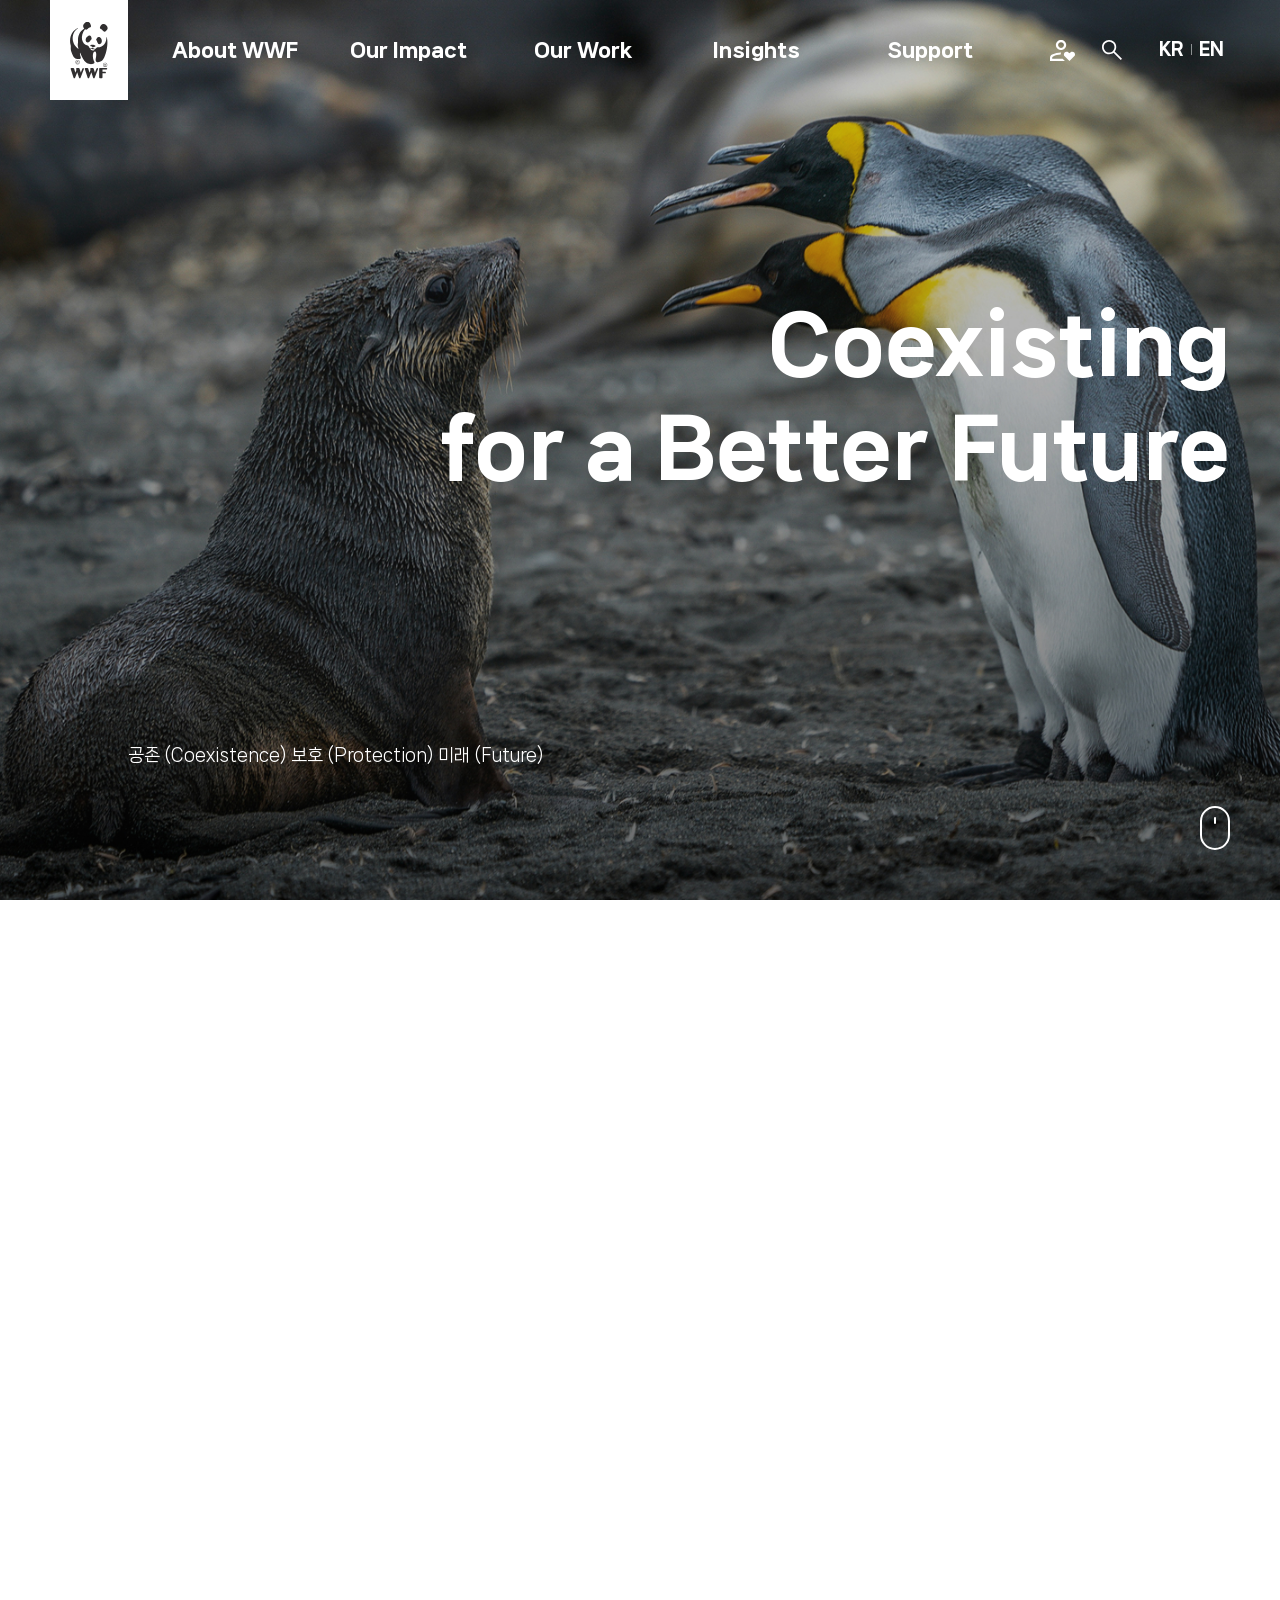
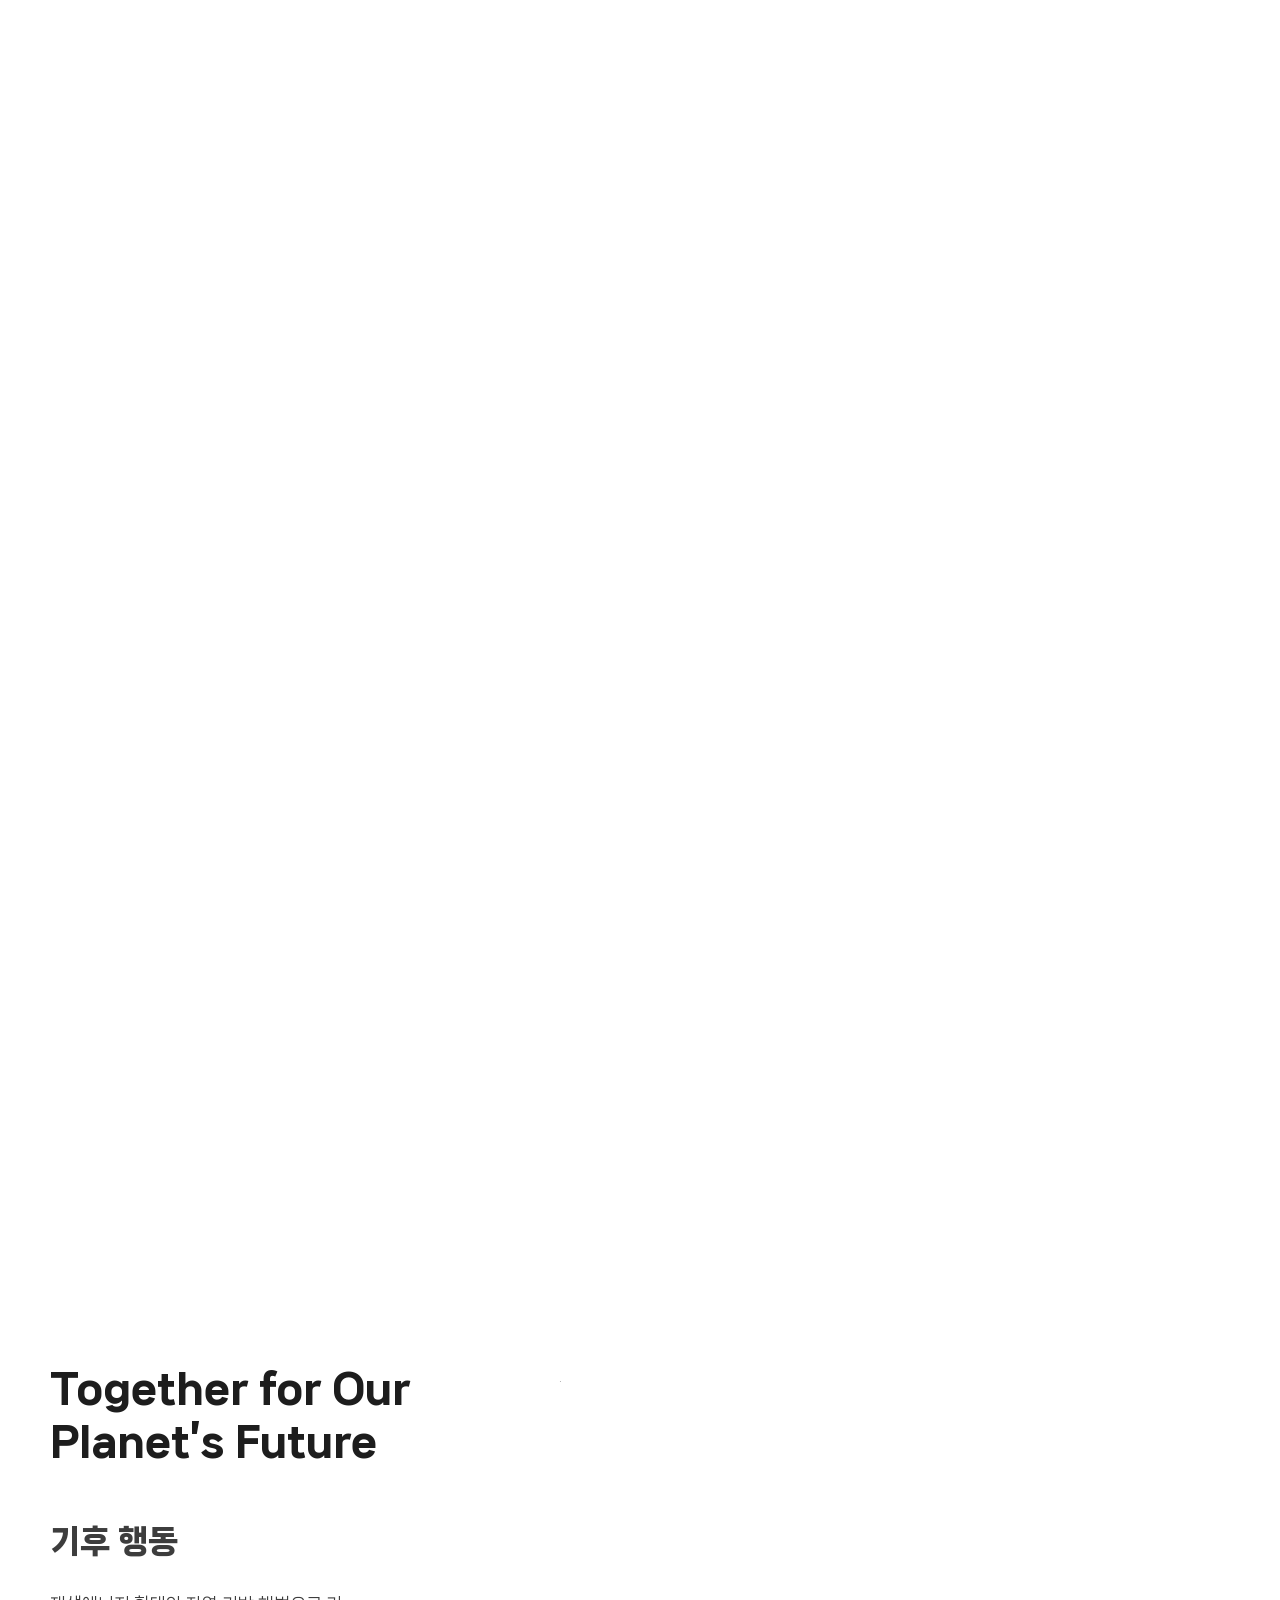
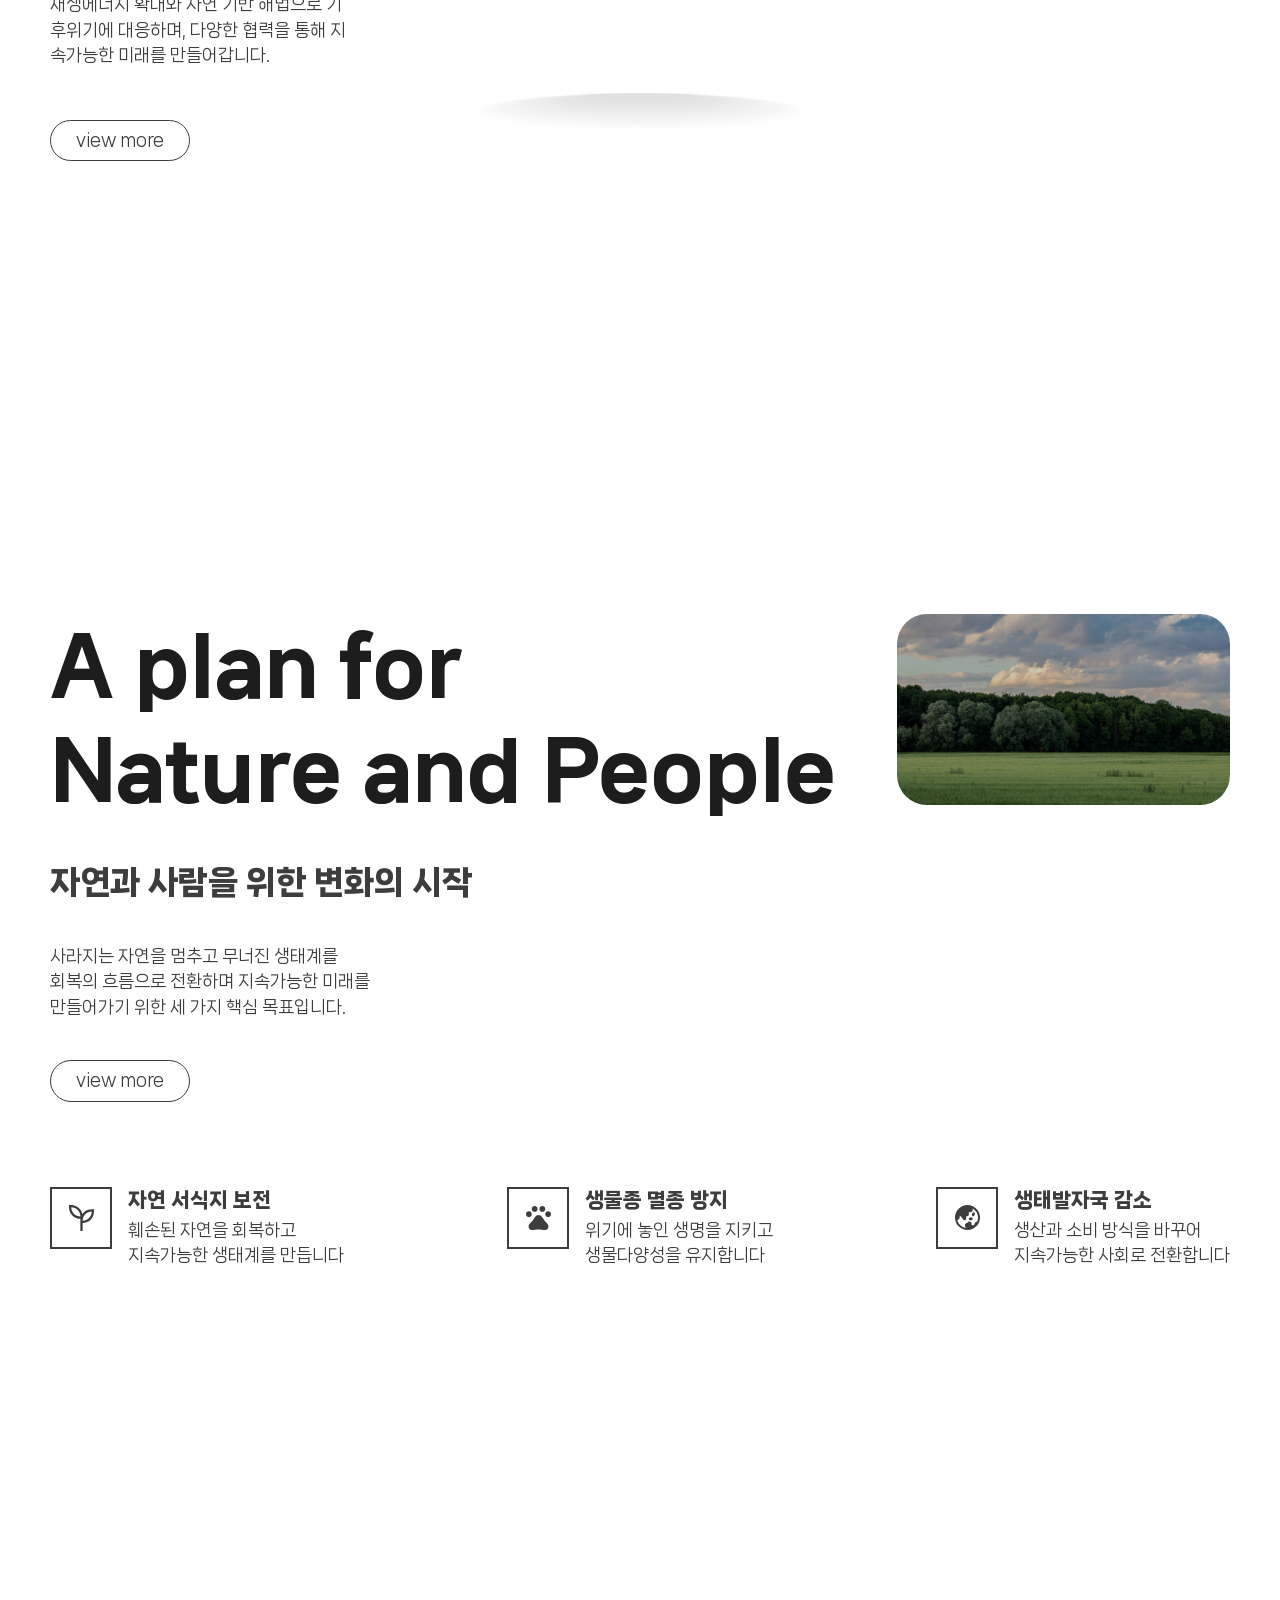
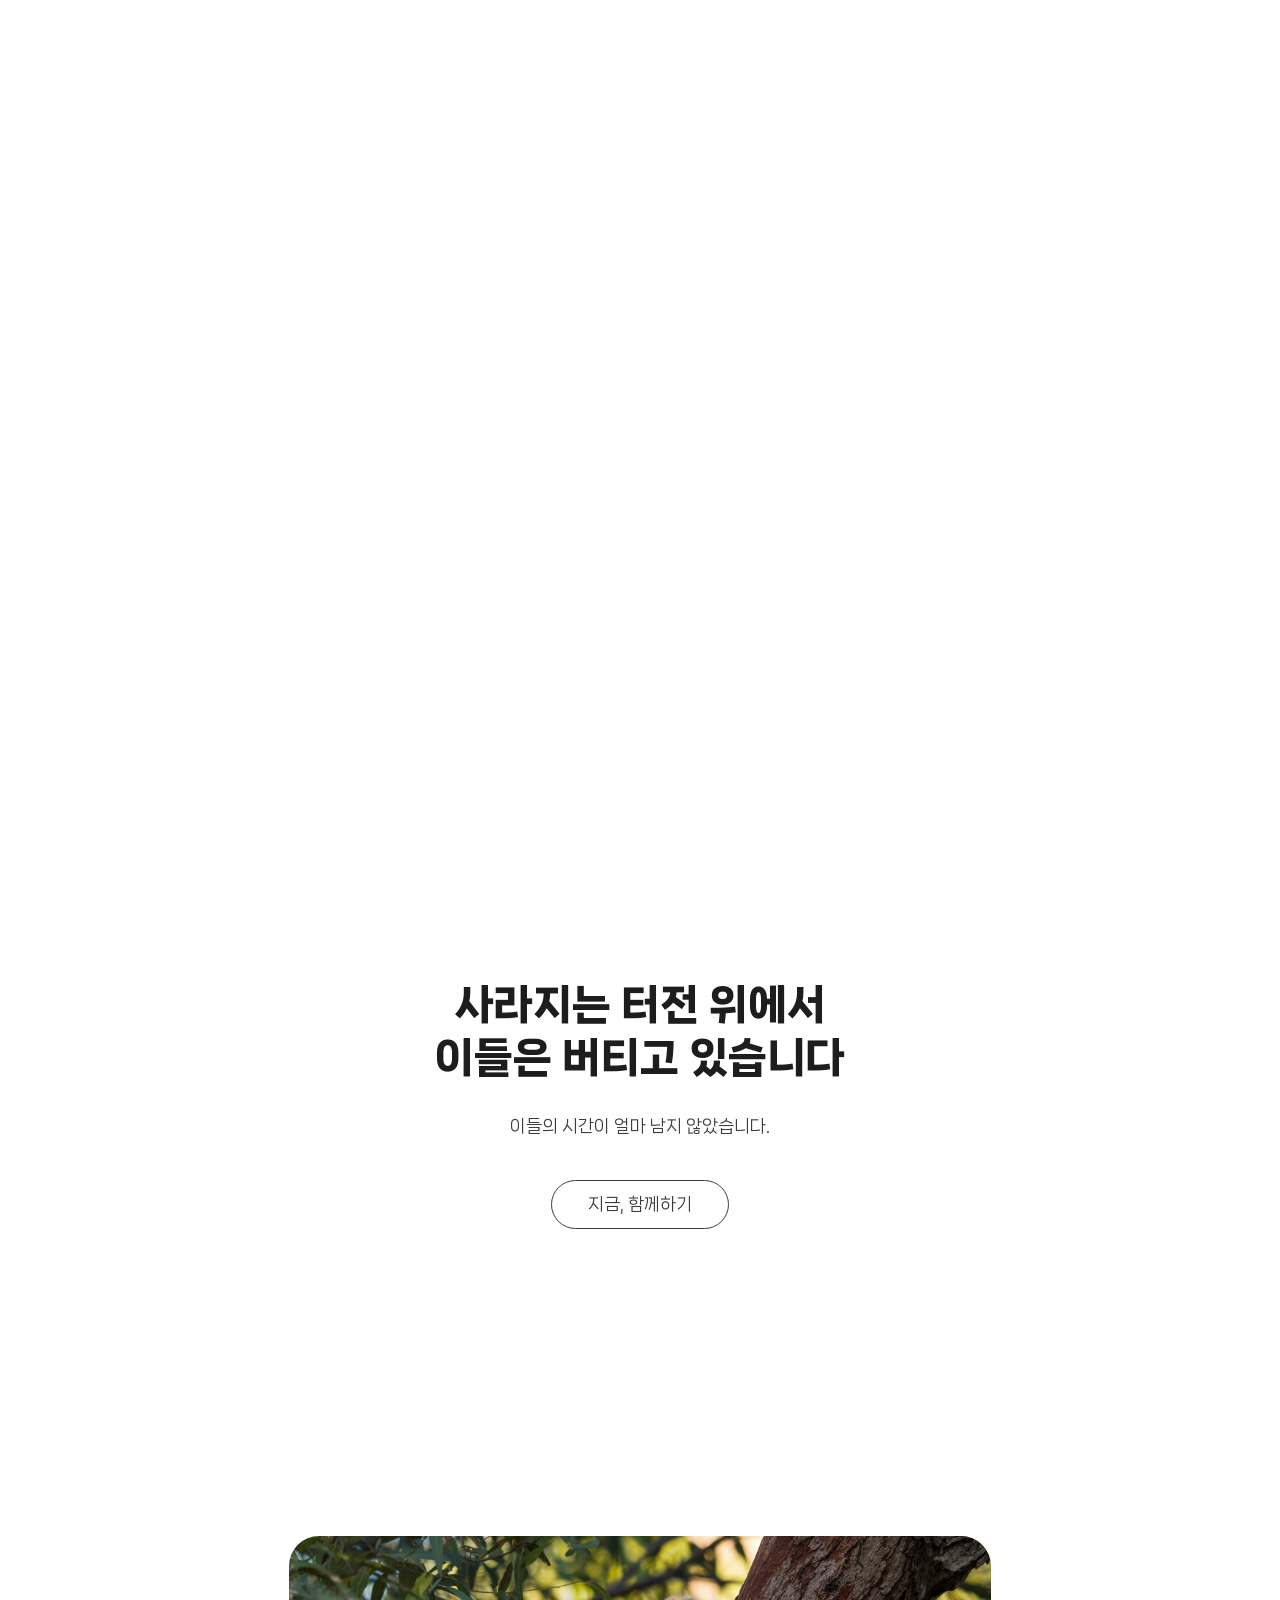
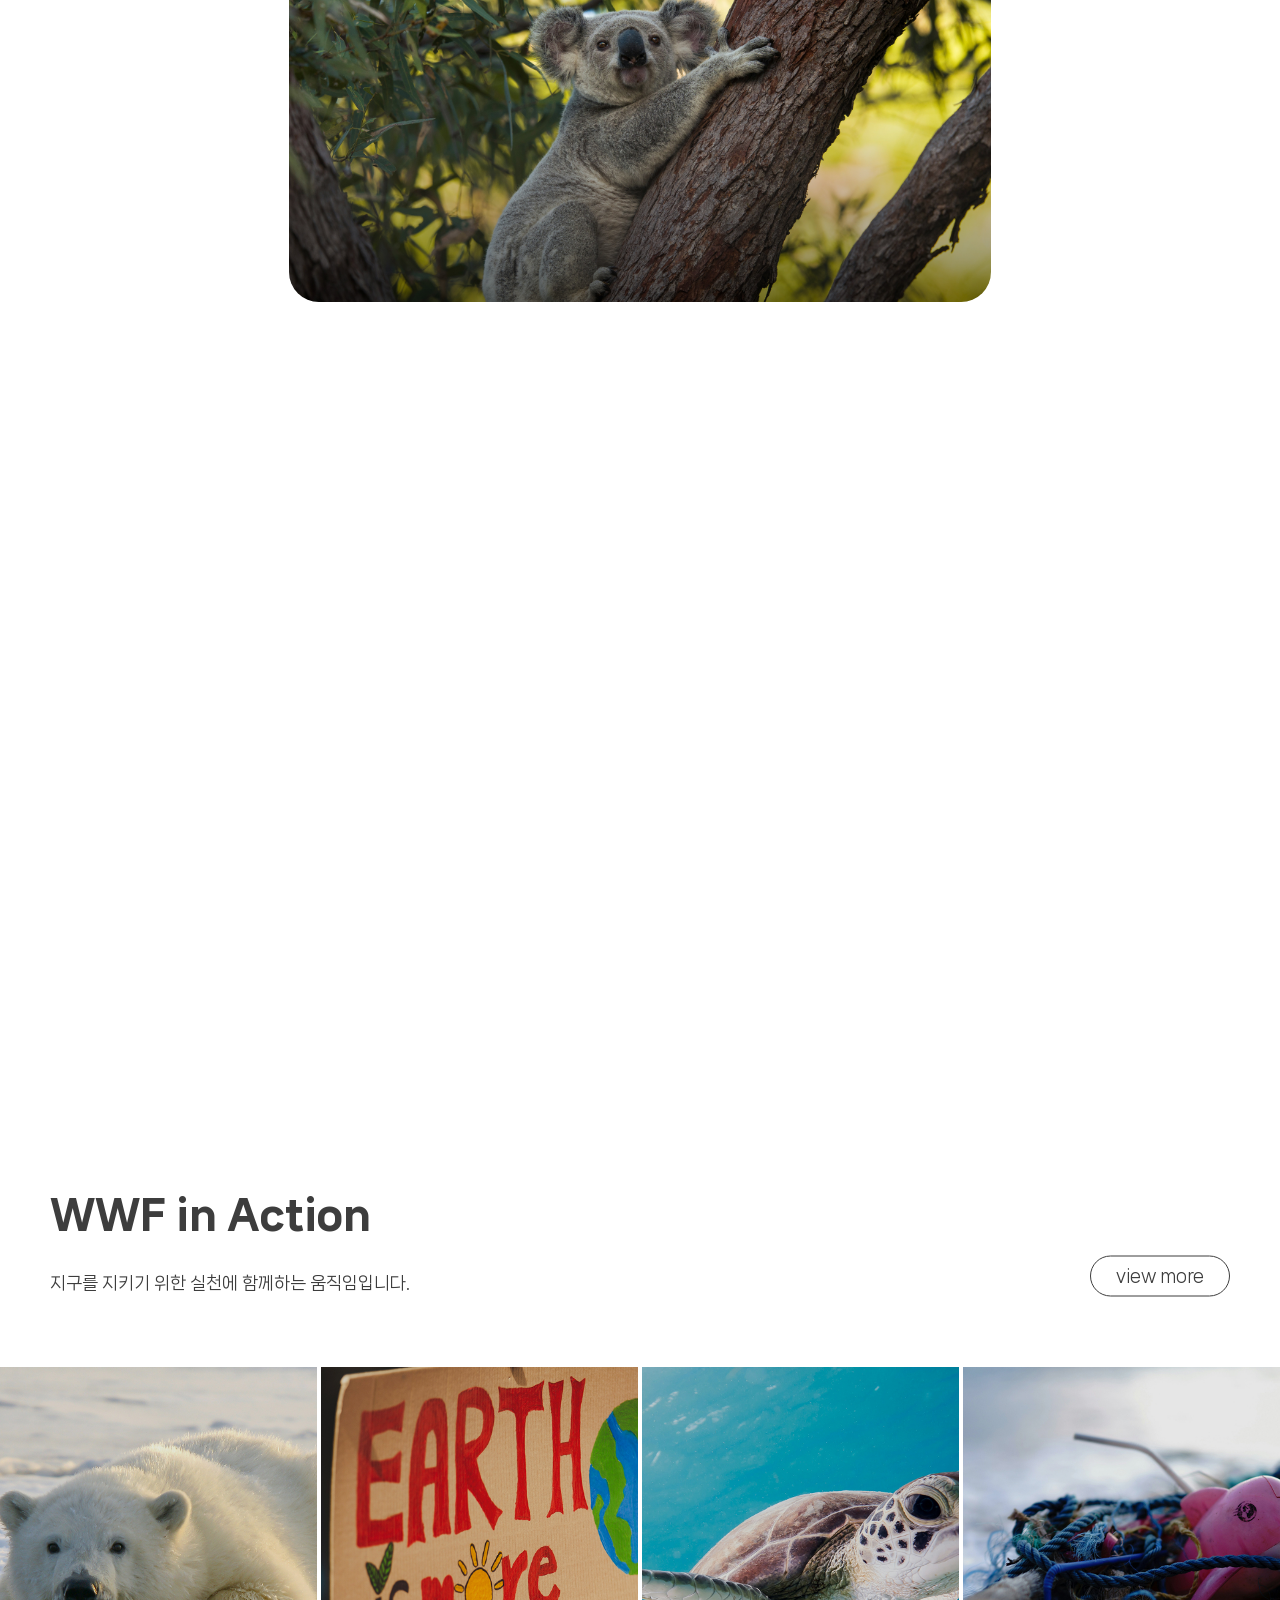
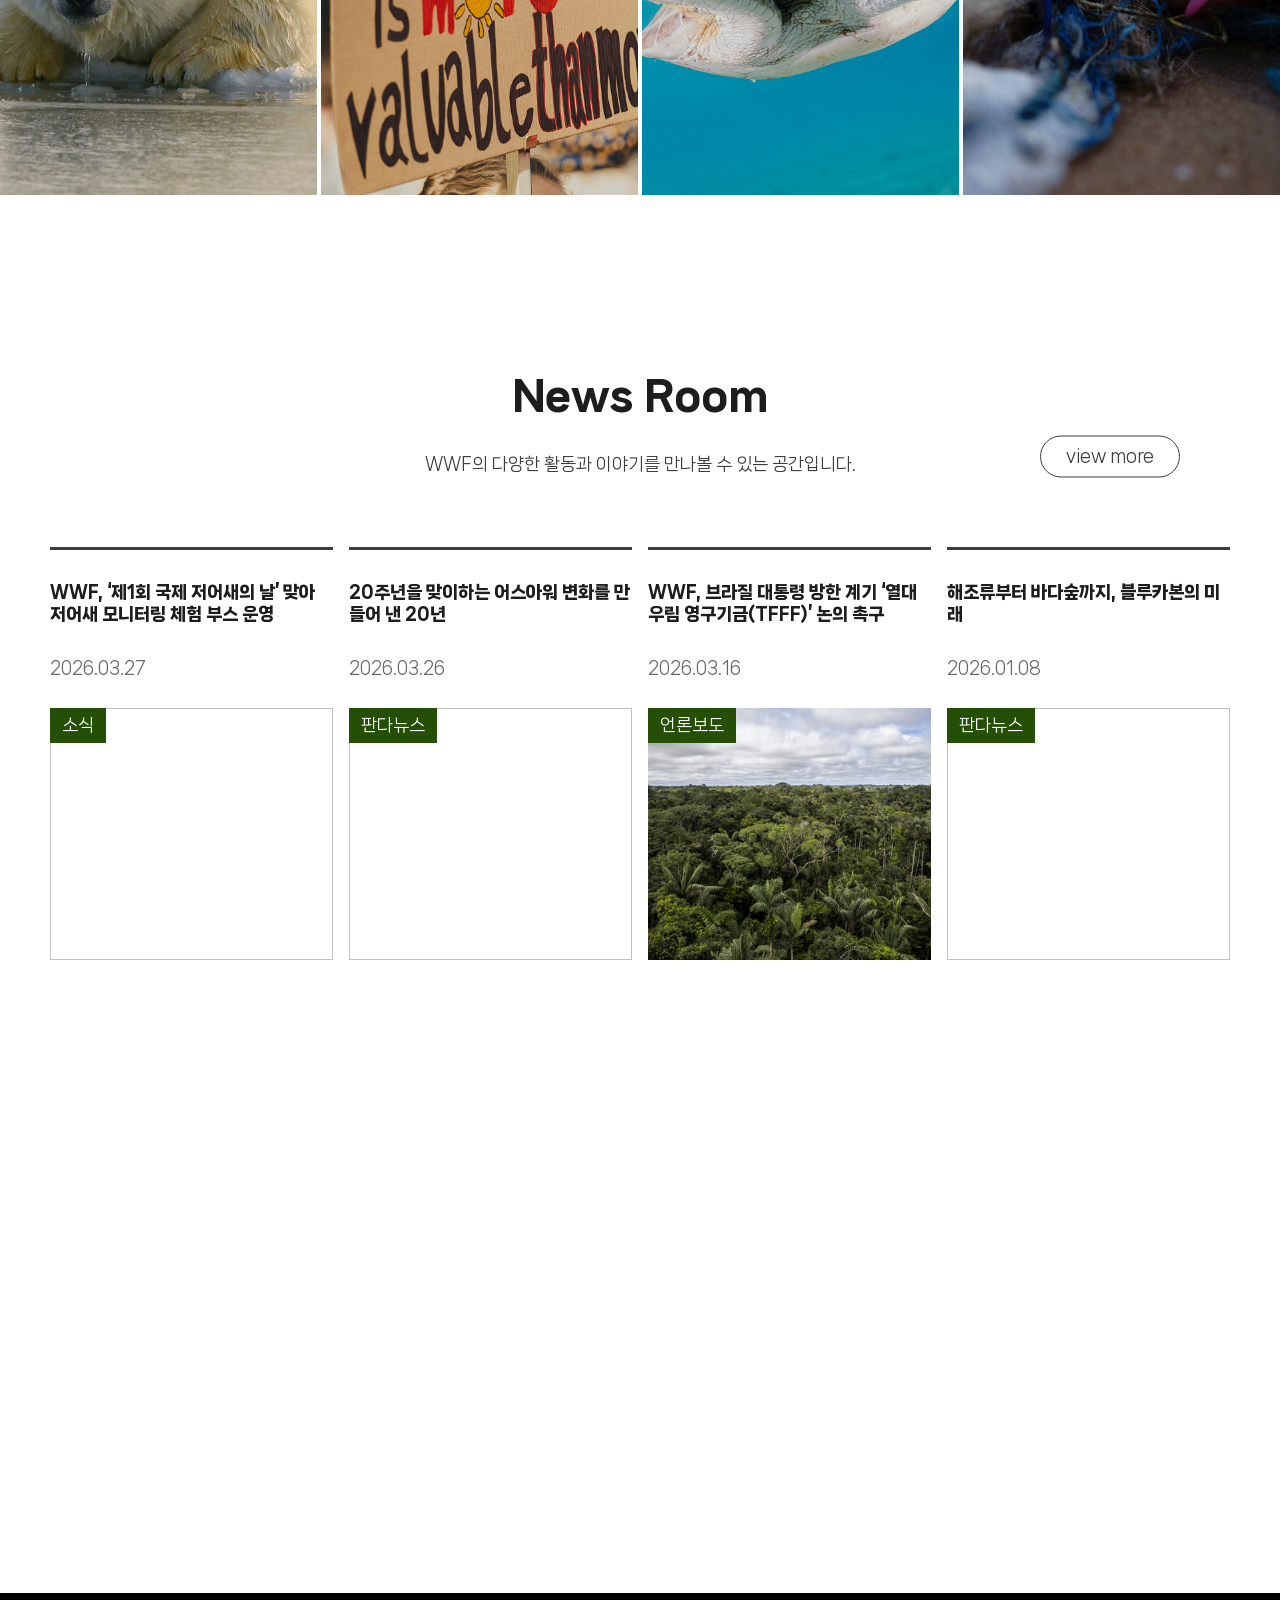
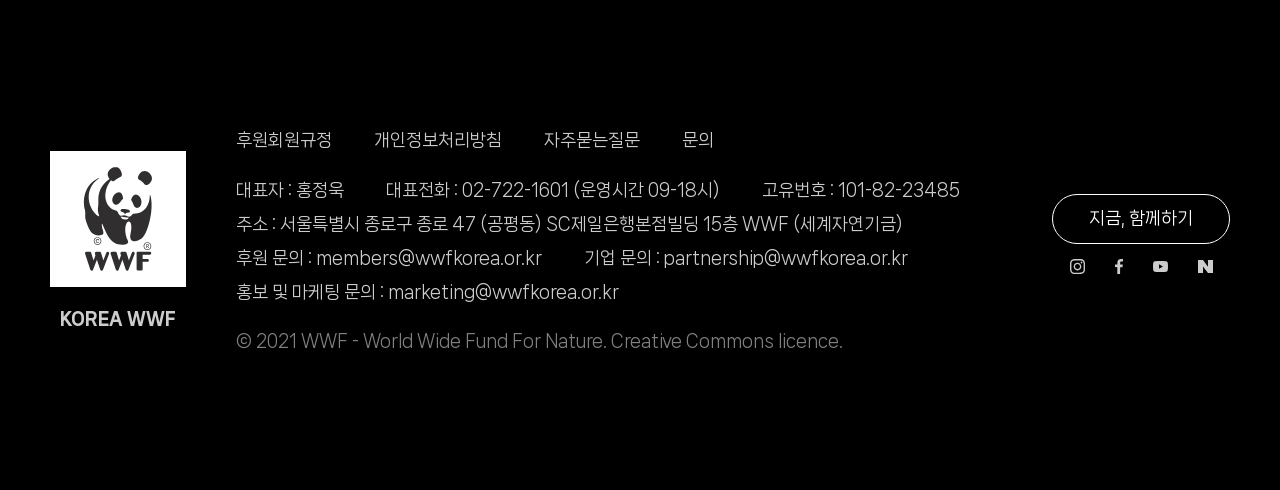
==== wwf_new/index.html @ f2ea1771 "화이팅~" ====
<!DOCTYPE html>
<html lang="kr">

<head>
    <meta charset="UTF-8">
    <meta name="viewport" content="width=device-width, initial-scale=1.0">
    <script src="js/jquery-3.7.1.min.js"></script>
    <script src="js/swiper-bundle.min.js"></script>
    <link rel="stylesheet" href="css/swiper-bundle.min.css">

    <link rel="shortcut icon" href="favicon.svg" type="image/x-icon">
    <script src="js/main_new.js?v=04291236"></script>
    <script src="js/scroll.js?v=04291236"></script>
    <link rel="stylesheet" href="css/main_new.css?v=04291236">
    <title>WWF 세계자연기금</title>
</head>

<body>
    <div id="wrap">
        <header class="header">
            <h1 class="logo"><a href="index.html"><span class="sr-only">WWF로고</span></a></h1>
            <nav class="gnb">
                <button class="gnb_open">
                    <span class="sr-only">메뉴열기</span>
                    <svg width="18" height="14" viewBox="0 0 18 14" fill="none" xmlns="http://www.w3.org/2000/svg">
                        <path d="M0 1.61538V0H18V1.61538H0ZM0 14V12.3846H18V14H0ZM0 7.80769V6.19231H18V7.80769H0Z"
                            fill="white" />
                    </svg>
                </button>
                <div class="gnb_wrap">
                    <div class="gnb_logo"><img src="images/logo.svg" alt="WWF로고"></div>
                    <ul class="depth1">
                        <li>
                            <a href="#n"><span>About WWF</span></a>
                            <ul class="depth2">
                                <li><a href="#n"><span>기관소개</span></a></li>
                                <li><a href="#n"><span>연혁</span></a></li>
                                <li><a href="#n"><span>투명경영</span></a></li>
                                <li><a href="#n"><span>함께하는 이들</span></a></li>
                                <li><a href="#n"><span>인재채용</span></a></li>
                            </ul>
                        </li>
                        <li>
                            <a href="#n"><span>Our Impact</span></a>
                            <ul class="depth2">
                                <li><a href="#n"><span>기후행동</span></a></li>
                                <li><a href="#n"><span>생물다양성</span></a></li>
                                <li><a href="#n"><span>플라스틱</span></a></li>
                                <li><a href="#n"><span>자연보전 교육</span></a></li>
                                <li><a href="#n"><span>어스아워</span></a></li>
                            </ul>
                        </li>
                        <li>
                            <a href="#n"><span>Our Work</span></a>
                            <ul class="depth2">
                                <li><a href="#n"><span>WWF 소식</span></a></li>
                                <li><a href="#n"><span>언론보도</span></a></li>
                                <li><a href="#n"><span>판다뉴스</span></a></li>
                            </ul>
                        </li>
                        <li>
                            <a href="#n"><span>Insights</span></a>
                            <ul class="depth2">
                                <li><a href="#n"><span>보고서</span></a></li>
                                <li><a href="#n"><span>영상자료</span></a></li>
                            </ul>
                        </li>
                        <li>
                            <a href="#n"><span>Support</span></a>
                            <ul class="depth2">
                                <li><a href="#n"><span>후원안내</span></a></li>
                                <li><a href="#n"><span>기업후원</span></a></li>
                                <li><a href="#n"><span>자원봉사자 모집</span></a></li>
                            </ul>
                        </li>
                    </ul>
                    <button class="gnb_close">
                    <span class="sr-only">메뉴닫기</span>
                    <svg width="18" height="18" viewBox="0 0 18 18" fill="none" xmlns="http://www.w3.org/2000/svg">
                        <path d="M1.42532 18L0 16.5747L7.57467 9L0 1.42532L1.42532 0L9 7.57467L16.5747 0L18 1.42532L10.4253 9L18 16.5747L16.5747 18L9 10.4253L1.42532 18Z" fill="white"/>
                    </svg>
                </button>
                </div>
                <div class="gnb_bg"></div>
            </nav>
            <div class="util">
                    <a href="#n" class="mypage">
                        <span class="sr-only">마이페이지</span>
                    </a>
                    <a href="#n" class="search">
                        <span class="sr-only">검색</span>
                    </a>
                    <div class="lang">
                    <a href="#n"><span>KR</span></a>
                    <a href="#n"><span>EN</span></a>
                </div>
            </div>
        </header>
        <main class="container">
            <section class="visual" data-staus="before">
                <div class="visual_wrapper">
                    <div class="future area">
                        <div class="inner">
                            <h2>Coexisting <br> for a Better Future</h2>
                            <p>공존 (Coexistence) 보호 (Protection) 미래 (Future)</p>
                        </div>
                    </div>
                    <div class="today area">
                        <div class="inner">
                            <h2>Restoring Nature, <br> Starting Today</h2>
                            <p>회복 (Restore) 시작 (Beginning) 변화 (Change)</p>
                        </div>
                    </div>
                    <div class="life area">
                        <div class="inner">
                            <h2>Protecting Oceans, <br> Sustaining Life</h2>
                            <p>해양 (Ocean) 생명 (Life) 지속 (Sustainability)</p>
                        </div>
                    </div>
                    <div class="act area">
                        <div class="inner">
                            <h2>Act Now, <br> Light the Future</h2>
                            <p>행동 (Action) 참여 (Participation) 미래 (Future)</p>
                        </div>
                    </div>
                    <div class="scroll_down">
                        <div class="mouse_icon"></div>
                    </div>
                </div>
            </section>
            <section class="activity">
                <div class="m_tit">
                    <h2>Together for Our<br> Planet’s Future</h2>
                </div>
                <div class="inner">
                    <div class="txt">
                        <div class="tit">
                            <h2>Together for Our<br> Planet’s Future</h2>
                        </div>
                        <div class="swiper_paging"> <!-- 팝업의 높이와 넓이를 css에서 줄 수 있는 요소-->
                            <ul class="swiper-wrapper"> <!-- 각 팝업 콘텐츠를 감싸는 요소-->
                                <li class="swiper-slide">
                                    <h3>기후 행동</h3>
                                    <p>재생에너지 확대와 자연 기반 해법으로 기<br>후위기에 대응하며, 다양한 협력을 통해 지<br>속가능한 미래를 만들어갑니다.</p>
                                </li>
                                <li class="swiper-slide">
                                    <h3>생물다양성</h3>
                                    <p>자연보전 활동과 협력을 통해 야생동물과<br> 생태계를 보호하며, 인류가 자연의 혜택을<br> 지속적으로 누릴 수 있도록 합니다.</p>
                                </li>
                                <li class="swiper-slide">
                                    <h3>플라스틱</h3>
                                    <p>플라스틱 오염이 생태계와 인간의 건강을<br> 위협하는 지금, 순환경제와 협력을 통해 더<br> 나은 미래로의 변화를 이끌어갑니다.</p>
                                </li>
                                <li class="swiper-slide">
                                    <h3>자연보전교육</h3>
                                    <p>생물다양성과 기후위기 대응을 위해 다양한<br> 주제의 환경교육을 통해 인식을 높이고, 지<br>속가능한 실천을 확산합니다.</p>
                                </li>
                                <li class="swiper-slide">
                                    <h3>어스아워</h3>
                                    <p>매년 3월 마지막 토요일 진행되는 어스아워<br>는 소등을 통해 자연과 공존하는 미래를 약<br>속하는 전 세계의 참여 캠페인입니다.</p>
                                </li><!-- 팝업 요소들 (div로 해도 상관없음)-->
                            </ul>
                        </div>
                        <div class="more">
                            <a href="#n"><span>view more</span></a>
                        </div>
                    </div>
                    <div class="list">
                        <div class="swiper"> <!-- 팝업의 높이와 넓이를 css에서 줄 수 있는 요소-->
                            <ul class="swiper-wrapper"> <!-- 각 팝업 콘텐츠를 감싸는 요소-->
                                <li class="swiper-slide">
                                    <div class="photo"><img src="images/activity01.jpg"
                                            alt="풍력발전기"><span>Climate<br>Action</span></div>
                                </li>
                                <li class="swiper-slide">
                                    <div class="photo"><img src="images/activity02.jpg"
                                            alt="야생동물"><span>Biodiversity<br>Conservation</span></div>
                                </li>
                                <li class="swiper-slide">
                                    <div class="photo"><img src="images/activity03.jpg"
                                            alt="플라스틱"><span>Plastic<br>Reduction</span></div>
                                </li>
                                <li class="swiper-slide">
                                    <div class="photo"><img src="images/activity04.jpg"
                                            alt="숲"><span>Nature<br>Education</span></div>
                                </li>
                                <li class="swiper-slide">
                                    <div class="photo"><img src="images/activity05.jpg"
                                            alt="지구그림"><span>Earth<br>Hour</span></div>
                                </li>
                            </ul>
                        </div>
                    </div>
                </div>
            </section>
            <section class="goal_pc">
                <div class="wrapper">
                    <div class="txt">
                        <div class="tit">
                            <h2>A plan for <br> Nature and People</h2>
                            <p class="sub_tit">자연과 사람을 위한 변화의 시작</p>
                            <p>사라지는 자연을 멈추고 무너진 생태계를<br>회복의 흐름으로 전환하며 지속가능한 미래를<br> 만들어가기 위한 세 가지 핵심 목표입니다.</p>
                        </div>
                        <div class="more">
                            <a href="#n"><span>view more</span></a>
                        </div>
                        <div class="list">
                            <ul>
                                <li class="nature">
                                    <h3>자연 서식지<br> 보전</h3>
                                    <p>훼손된 자연을 회복하고<br>지속가능한 생태계를 만듭니다</p>
                                </li>
                                <li class="animal">
                                    <h3>생물종 멸종<br> 방지</h3>
                                    <p>위기에 놓인 생명을 지키고<br>생물다양성을 유지합니다</p>
                                </li>
                                <li class="footprint">
                                    <h3>생태발자국<br> 감소</h3>
                                    <p>생산과 소비 방식을 바꾸어<br>지속가능한 사회로 전환합니다</p>
                                </li>
                            </ul>
                        </div>
                    </div>
                    <div class="photo_wrap"> <!-- 안움직임 position:relative; 주기 -->
                        <div class="photo_move" data-staus=""> <!-- 이게 실제 움직임 position:absolute -->
                            <img src="images/goal.jpg">
                        </div>
                    </div>
                </div>
            </section>
            <section class="goal_mo">
                <div class="wrapper">
                    <div class="txt">
                        <div class="tit">
                            <h2>A plan for <br> Nature and People</h2>
                            <p class="sub_tit">자연과 사람을 위한 변화의 시작</p>
                            <p>사라지는 자연을 멈추고 무너진 생태계를<br>회복의 흐름으로 전환하며 지속가능한 미래를<br> 만들어가기 위한 세 가지 핵심 목표입니다.</p>
                        </div>
                        <div class="more">
                            <a href="#n"><span>view more</span></a>
                        </div>
                        <div class="list">
                            <ul>
                                <li class="nature">
                                    <h3>자연 서식지<br> 보전</h3>
                                    <p>훼손된 자연을 회복하고<br>지속가능한 생태계를 만듭니다</p>
                                </li>
                                <li class="animal">
                                    <h3>생물종 멸종<br> 방지</h3>
                                    <p>위기에 놓인 생명을 지키고<br>생물다양성을 유지합니다</p>
                                </li>
                                <li class="footprint">
                                    <h3>생태발자국<br> 감소</h3>
                                    <p>생산과 소비 방식을 바꾸어<br>지속가능한 사회로 전환합니다</p>
                                </li>
                            </ul>
                        </div>
                    </div>
                </div>
            </section>
            <section class="support_pc">
                <div class="wrapper">
                    <div class="txt_wrap">
                        <div class="txt ">
                            <div class="tit">
                                <h2>사라지는 터전 위에서<br>이들은 버티고 있습니다</h2>
                                <p>이들의 시간이 얼마 남지 않았습니다.</p>
                            </div>
                            <div class="now">
                                <a href="#n"><span>지금, 함께하기</span></a>
                            </div>
                        </div>
                    </div>
                    <div class="photo_wrap"> <!-- 안움직임 position:relative; 주기 -->
                        <div class="photo_move" data-staus="end"> <!-- 이게 실제 움직임 position:absolute -->
                            <img src="images/support.jpg">
                        </div>
                    </div>
                </div>
            </section>
            <section class="support_mo">
                <div class="wrapper">
                    <div class="txt_wrap">
                        <div class="txt ">
                            <div class="tit">
                                <h2>사라지는 터전 위에서<br>이들은 버티고 있습니다</h2>
                                <p>이들의 시간이 얼마 남지 않았습니다.</p>
                            </div>
                            <div class="now">
                                <a href="#n"><span>지금, 함께하기</span></a>
                            </div>
                        </div>
                    </div>
                </div>
            </section>
            <section class="campaign">
                <div class="tit">
                    <h2>WWF in Action</h2>
                    <p>지구를 지키기 위한 실천에 함께하는 움직임입니다.</p>
                </div>
                <div class="list">
                    <ul>
                        <li>
                            <a href="#n">
                                <div class="photo"><img src="images/action01.jpg" alt="북극곰 가족"></div>
                                <div class="txt">
                                    <h3>북극곰 보호</h3>
                                    <p>위기에 처한 북극곰을 마음으로 도와주세요!</p>
                                </div>
                            </a>
                        </li>
                        <li>
                            <a href="#n">
                                <div class="photo"><img src="images/action02.jpg" alt="환경운동 플랜카드"></div>
                                <div class="txt">
                                    <h3>기후위기</h3>
                                    <p>함께 환경 보전에 동참해 기후변화를 막아주세요!</p>
                                </div>
                            </a>
                        </li>
                        <li>
                            <a href="#n">
                                <div class="photo"><img src="images/action03.jpg" alt="바다거북"></div>
                                <div class="txt">
                                    <h3>멸종위기 동물 보호</h3>
                                    <p>멸종위기 동물들의 이야기에 귀 기울여주세요!</p>
                                </div>
                            </a>
                        </li>
                        <li>
                            <a href="#n">
                                <div class="photo"><img src="images/action04.jpg" alt="바다쓰레기"></div>
                                <div class="txt">
                                    <h3>플라스틱오염 제로</h3>
                                    <p>플라스틱 줄이기 활동 지금 바로 동참해주세요!</p>
                                </div>
                            </a>
                        </li>
                    </ul>
                </div>
                <div class="more">
                    <a href="#n"><span>view more</span></a>
                </div>
            </section>
            <section class="news">
                <div class="tit">
                    <h2>News Room</h2>
                    <p>WWF의 다양한 활동과 이야기를 만나볼 수 있는 공간입니다.</p>
                </div>
                <div class="list">
                    <div class="swiper">
                        <ul class="swiper-wrapper">
                            <li class="swiper-slide">
                                <a href="#n">
                                    <h3>WWF, ‘제1회 국제 저어새의 날’ 맞아 저어새 모니터링 체험 부스 운영</h3>
                                    <span>2026.03.27</span>
                                    <div class="photo">
                                        <strong>소식</strong>
                                        <img src="images/news01.jpg">
                                    </div>
                                </a>
                            </li>
                            <li class="swiper-slide">
                                <a href="#n">
                                    <h3>20주년을 맞이하는 어스아워 변화를 만들어 낸 20년</h3>
                                    <span>2026.03.26</span>
                                    <div class="photo">
                                        <strong>판다뉴스</strong>
                                        <img src="images/news02.jpg">
                                    </div>
                                </a>
                            </li>
                            <li class="swiper-slide">
                                <a href="#n">
                                    <h3>WWF, 브라질 대통령 방한 계기 ‘열대우림 영구기금(TFFF)’ 논의 촉구</h3>
                                    <span>2026.03.16</span>
                                    <div class="photo">
                                        <strong>언론보도</strong>
                                        <img src="images/news03.jpg">
                                    </div>
                                </a>
                            </li>
                            <li class="swiper-slide">
                                <a href="#n">
                                    <h3>해조류부터 바다숲까지, 블루카본의 미래</h3>
                                    <span>2026.01.08</span>
                                    <div class="photo">
                                        <strong>판다뉴스</strong>
                                        <img src="images/news04.jpg">
                                    </div>
                                </a>
                            </li>
                            <li class="swiper-slide">
                                <a href="#n">
                                    <h3>제8회 '플라스틱 라운드테이블' 개최</h3>
                                    <span>2026.01.05</span>
                                    <div class="photo">
                                        <strong>소식</strong>
                                        <img src="images/news05.jpg">
                                    </div>
                                </a>
                            </li>
                            <li class="swiper-slide">
                                <a href="#n">
                                    <h3>설산의 수호자 눈표범</h3>
                                    <span>2025.12.25</span>
                                    <div class="photo">
                                        <strong>판다뉴스</strong>
                                        <img src="images/news06.jpg">
                                    </div>
                                </a>
                            </li>
                            <li class="swiper-slide">
                                <a href="#n">
                                    <h3>WWF, 멸종위기 동물 '팬심'으로 지킨다… ‘해피애니버서리' 캠페인 론칭</h3>
                                    <span>2025.11.21</span>
                                    <div class="photo">
                                        <strong>언론보도</strong>
                                        <img src="images/news07.jpg">
                                    </div>
                                </a>
                            </li>
                            <li class="swiper-slide">
                                <a href="#n">
                                    <h3>동물을 기억하고 지키는 방법</h3>
                                    <span>2025.10.16</span>
                                    <div class="photo">
                                        <strong>판다뉴스</strong>
                                        <img src="images/news08.jpg">
                                    </div>
                                </a>
                            </li>
                        </ul>
                    </div>
                </div>
                <div class="more">
                    <a href="#n"><span>view more</span></a>
                </div>
            </section>
            <section class="newsletter">
                <div class="wrapper">
                    <div class="inner">
                        <div class="txt">
                            <h2>Newsletter</h2>
                            <p>WWF의 최신 소식을 편하게 받아보실 수 있습니다.</p>
                        </div>
                        <div class="subscript">
                            <form>
                                <fieldset>
                                    <legend>뉴스레터 신청</legend>
                                    <div class="regist">
                                        <div class="name regist_box"><input type="text" placeholder="이름"></div>
                                        <div class="email regist_box">
                                            <div class="email_id"><input type="text" placeholder="이메일주소"></div>
                                            <div class="at">@</div>
                                            <div class="email_domain "><!-- 선택하기 누르면 open 클래스 추가됨-->
                                                <div class="domain_open"><span>선택하기</span></div>
                                                <div class="domain_wrap">
                                                    <ul>
                                                        <li data-value="gmail.com"><span>gmail.com</span></li>
                                                        <li data-value="naver.com"><span>naver.com</span></li>
                                                        <li data-value="daum.net"><span>daum.net</span></li>
                                                        <li data-value="hanmail.net"><span>hanmail.net</span></li>
                                                    </ul>
                                                </div>
                                            </div>
                                        </div>
                                        <div class="regist_ok regist_box"><button><span>신청하기</span></button></div>
                                    </div>
                                    <div class="agree">
                                        <input type="checkbox" id="agree" checked="checked">
                                        <label for="agree">
                                            <span class="pc">함께하는 WWF가 소식, 후원 정보를 전달 목적으로 이름, 이메일 정보를 수집하며 수신 거부 시까지 이용,
                                                보유하는 데에 동의합니다.</span>
                                            <span class="mo">소식 및 후원 정보 수신에 동의합니다.</span>
                                        </label>
                                    </div>
                                </fieldset>
                            </form>
                        </div>
                    </div>
                </div>
            </section>
        </main>
        <footer class="footer">
            <div class="wrapper">
                <div class="photo"><img src="images/f_logo.svg" alt="wwf로고"><span>KOREA WWF</span></div>
                <div class="inner">
                    <div class="f_nav">
                        <ul>
                            <li><a href="#n"><span>후원회원규정</span></a></li>
                            <li><a href="#n"><span>개인정보처리방침</span></a></li>
                            <li><a href="#n"><span>자주묻는질문</span></a></li>
                            <li><a href="#n"><span>문의</span></a></li>
                        </ul>
                    </div>
                    <div class="f_info">
                        <span>대표자 : 홍정욱</span><span>대표전화 : 02-722-1601 (운영시간 09-18시)</span><span>고유번호 :
                            101-82-23485</span><br>
                        <span>주소 : 서울특별시 종로구 종로 47 (공평동) SC제일은행본점빌딩 15층 WWF (세계자연기금)</span><br>
                        <span>후원 문의 : members@wwfkorea.or.kr</span><span>기업 문의 : partnership@wwfkorea.or.kr</span><br>
                        <span>홍보 및 마케팅 문의 : marketing@wwfkorea.or.kr </span>
                    </div>
                    <div class="copyright"><span>© 2021 WWF - World Wide Fund For Nature. Creative Commons
                            licence.</span></div>
                </div>
                <div class="right_inner">
                    <div class="now">
                        <a href="#n"><span>지금, 함께하기</span></a>
                    </div>
                    <div class="f_sns">
                        <a href="#n" class="instar"><span></span></a>
                        <a href="#n" class="face"><span></span></a>
                        <a href="#n" class="yootube"><span></span></a>
                        <a href="#n" class="naver"><span></span></a>
                    </div>
                </div>
            </div>
        </footer>
    </div>
</body>

</html>
---- wwf_new/css/main_new.css ----
@import url(default.css);
@import url(fonts.css);
@import url(common.css);

.header{
    position: absolute;
    left: 0;
    top: 0;
    z-index: 100;
    width: 100%;
    height: var(--header-h);
    color: #fff;
    padding: 0 var(--wrapper-margin);
    display: flex;
    justify-content: space-between;
    align-items: center;
}
.header .logo a{
    display: block;
    width: 78px;
    height: 100px;
    background: url(../images/logo.svg) no-repeat center center / contain;
}
@media screen and (min-width:1250px){
            .header.menu_over::before{
                content: "";
                position: absolute;
                left: 0;
                top: 0;
                z-index: -1;
                width: 100%;
                height: 500px;
                background-color: var(--color-white);
            }
            .header.menu_over::after{
                content: "";
                position: absolute;
                left: 0;
                bottom: 0;
                z-index: -1;
                width: 100%;
                height: 100%;
                background-color: black;
            }
            .header .gnb .gnb_open,
            .header .gnb .gnb_wrap .gnb_logo, 
            .header .gnb .gnb_wrap .gnb_close{
                display: none;
            }
            .header .gnb .gnb_wrap ul.depth1{
                display: flex;
            }
            .header .gnb .gnb_wrap ul.depth1 > li{
                position: relative; /* depth2 정렬의 기준 */
                width: 174px;
                text-align: center;
            }
            .header .gnb .gnb_wrap ul.depth1 > li > a{
                display: block;
                line-height: var(--header-h);
                font-size: 20px;
                font-weight: var(--font-weight-bold);
            }
            .header .gnb .gnb_wrap ul.depth1 > li.over > a{
                color: var(--color-point);
            }
            .header .gnb .gnb_wrap ul.depth1 > li > ul.depth2{
                display: none;
                position: absolute; /* li를 기준으로 정렬 */
                left: 0;
                top: var(--header-h);
                width: 100%;
                height: 400px;
                padding-top: 40px;
                color: var(--font-color-default);
            }
            .header.menu_over .gnb .gnb_wrap ul.depth1 > li > ul.depth2{
                display: block;
            }
            .header.menu_over .gnb .gnb_wrap ul.depth1 > li > ul.depth2::after{
                content: "";
                position: absolute;
                right: 0;
                top: 0;
                width: 1px;
                height: 100%;
                background-color: rgba(2, 137, 68, 0.2);
            }
            .header.menu_over .gnb .gnb_wrap ul.depth1 > li:last-child > ul.depth2::after{
                display: none;
            }
            .header .gnb .gnb_wrap ul.depth1 > li > ul.depth2 > li > a{
                display: block;
                font-size: 17px;
                padding: 0.5em 0 0.5em 0;
            }
            .header .gnb .gnb_wrap ul.depth1 > li > ul.depth2 > li > a:hover span{
                border-bottom: 1px solid var(--color-point);
            }
            .header .gnb .gnb_bg{
                display: none;
                position: fixed;
                left: 0;
                bottom: 0;
                z-index: -2;
                width: 100%;
                height: 100%;
                background-color: rgba(255, 255, 255, 0.1);
                backdrop-filter: blur(3px);
            }
            .header.menu_over .gnb .gnb_bg{
                display: block;
            }
            .header .util{
                display: flex;
                font-weight: var(--font-weight-bold);
            }
            .header .util .mypage{
                position: relative;
                display: flex;
                justify-content: center;
                align-items: center;
                width: 50px;
                height: 50px;
            }
            .header .util .mypage::after{
                content: "";
                position: absolute;
                left: 13px;
                top: 15px;
                width: 25px;
                height: 21px;
                background-repeat: no-repeat;
                background-position: center center;
                background-size: contain;
                background-image: url("data:image/svg+xml,%3Csvg width='25' height='21' viewBox='0 0 25 21' fill='none' xmlns='http://www.w3.org/2000/svg'%3E%3Cpath d='M0 21V17.8056C0 17.102 0.195588 16.4504 0.586765 15.8508C0.977941 15.2511 1.50074 14.7901 2.15515 14.4678C3.58039 13.7899 5.01605 13.2769 6.46213 12.929C7.90821 12.5808 9.36936 12.3975 10.8456 12.379C10.8966 12.425 10.9446 12.4664 10.9897 12.5033C11.035 12.5402 11.0879 12.5816 11.1482 12.6276C10.9822 12.9154 10.8578 13.2232 10.775 13.5508C10.6919 13.8786 10.6504 14.2064 10.6504 14.5343C9.36458 14.5673 8.09436 14.7385 6.83971 15.0479C5.58505 15.3576 4.36091 15.8053 3.16728 16.391C2.87145 16.5476 2.63725 16.7497 2.46471 16.9973C2.29216 17.2452 2.20588 17.5146 2.20588 17.8056V18.8448H12.6809L14.8868 21H0ZM7.39118 8.58363C6.38529 7.60107 5.88235 6.41617 5.88235 5.02891C5.88235 3.64189 6.38529 2.45698 7.39118 1.47419C8.39706 0.491395 9.6098 0 11.0294 0C12.449 0 13.6618 0.491395 14.6676 1.47419C15.6735 2.45698 16.1765 3.64189 16.1765 5.02891C16.1765 6.41617 15.6735 7.60107 14.6676 8.58363C13.6618 9.56642 12.449 10.0578 11.0294 10.0578C9.6098 10.0578 8.39706 9.56642 7.39118 8.58363ZM13.1066 7.05843C13.6826 6.49567 13.9706 5.81916 13.9706 5.02891C13.9706 4.23865 13.6826 3.56214 13.1066 2.99938C12.5306 2.43663 11.8382 2.15525 11.0294 2.15525C10.2206 2.15525 9.52819 2.43663 8.95221 2.99938C8.37623 3.56214 8.08823 4.23865 8.08823 5.02891C8.08823 5.81916 8.37623 6.49567 8.95221 7.05843C9.52819 7.62119 10.2206 7.90257 11.0294 7.90257C11.8382 7.90257 12.5306 7.62119 13.1066 7.05843ZM19.4371 21L14.686 16.358C14.3863 16.0648 14.1761 15.7541 14.0555 15.4258C13.9349 15.0973 13.8746 14.7687 13.8746 14.4401C13.8746 13.7313 14.1339 13.1001 14.6526 12.5464C15.1714 11.9927 15.8369 11.7159 16.6489 11.7159C17.2866 11.7159 17.7877 11.86 18.1522 12.148C18.5167 12.4364 18.945 12.821 19.4371 13.3018C19.8991 12.8504 20.3167 12.4732 20.6897 12.1703C21.0625 11.8674 21.5767 11.7159 22.2324 11.7159C23.0686 11.7159 23.739 11.9959 24.2434 12.5557C24.7478 13.1156 25 13.7501 25 14.4592C25 14.7913 24.9336 15.1236 24.8007 15.456C24.6676 15.7881 24.4635 16.0888 24.1882 16.358L19.4371 21Z' fill='white'/%3E%3C/svg%3E ");
            }
            .header .util .mypage:hover::after{
                background-image: url("data:image/svg+xml,%3Csvg width='25' height='21' viewBox='0 0 25 21' fill='none' xmlns='http://www.w3.org/2000/svg'%3E%3Cpath d='M0 21V17.8056C0 17.102 0.195588 16.4504 0.586765 15.8508C0.977941 15.2511 1.50074 14.7901 2.15515 14.4678C3.58039 13.7899 5.01605 13.2769 6.46213 12.929C7.90821 12.5808 9.36936 12.3975 10.8456 12.379C10.8966 12.425 10.9446 12.4664 10.9897 12.5033C11.035 12.5402 11.0879 12.5816 11.1482 12.6276C10.9822 12.9154 10.8578 13.2232 10.775 13.5508C10.6919 13.8786 10.6504 14.2064 10.6504 14.5343C9.36458 14.5673 8.09436 14.7385 6.83971 15.0479C5.58505 15.3576 4.36091 15.8053 3.16728 16.391C2.87145 16.5476 2.63725 16.7497 2.46471 16.9973C2.29216 17.2452 2.20588 17.5146 2.20588 17.8056V18.8448H12.6809L14.8868 21H0ZM7.39118 8.58363C6.38529 7.60107 5.88235 6.41617 5.88235 5.02891C5.88235 3.64189 6.38529 2.45698 7.39118 1.47419C8.39706 0.491395 9.6098 0 11.0294 0C12.449 0 13.6618 0.491395 14.6676 1.47419C15.6735 2.45698 16.1765 3.64189 16.1765 5.02891C16.1765 6.41617 15.6735 7.60107 14.6676 8.58363C13.6618 9.56642 12.449 10.0578 11.0294 10.0578C9.6098 10.0578 8.39706 9.56642 7.39118 8.58363ZM13.1066 7.05843C13.6826 6.49567 13.9706 5.81916 13.9706 5.02891C13.9706 4.23865 13.6826 3.56214 13.1066 2.99938C12.5306 2.43663 11.8382 2.15525 11.0294 2.15525C10.2206 2.15525 9.52819 2.43663 8.95221 2.99938C8.37623 3.56214 8.08823 4.23865 8.08823 5.02891C8.08823 5.81916 8.37623 6.49567 8.95221 7.05843C9.52819 7.62119 10.2206 7.90257 11.0294 7.90257C11.8382 7.90257 12.5306 7.62119 13.1066 7.05843ZM19.4371 21L14.686 16.358C14.3863 16.0648 14.1761 15.7541 14.0555 15.4258C13.9349 15.0973 13.8746 14.7687 13.8746 14.4401C13.8746 13.7313 14.1339 13.1001 14.6526 12.5464C15.1714 11.9927 15.8369 11.7159 16.6489 11.7159C17.2866 11.7159 17.7877 11.86 18.1522 12.148C18.5167 12.4364 18.945 12.821 19.4371 13.3018C19.8991 12.8504 20.3167 12.4732 20.6897 12.1703C21.0625 11.8674 21.5767 11.7159 22.2324 11.7159C23.0686 11.7159 23.739 11.9959 24.2434 12.5557C24.7478 13.1156 25 13.7501 25 14.4592C25 14.7913 24.9336 15.1236 24.8007 15.456C24.6676 15.7881 24.4635 16.0888 24.1882 16.358L19.4371 21Z' fill='%23028944'/%3E%3C/svg%3E ");
            }
            .header .util .search{
                position: relative;
                display: flex;
                justify-content: center;
                align-items: center;
                width: 50px;
                height: 50px;
            }
            .header .util .search::after{
                content: "";
                position: absolute;
                left: 15px;
                top: 15px;
                width: 20px;
                height: 20px;
                background-repeat: no-repeat;
                background-position: center center;
                background-size: contain;
                background-image: url("data:image/svg+xml,%3Csvg width='20' height='20' viewBox='0 0 20 20' fill='none' xmlns='http://www.w3.org/2000/svg'%3E%3Cpath d='M18.7741 20L11.4675 12.6932C10.8859 13.1735 10.217 13.5493 9.4608 13.8208C8.70463 14.0922 7.92239 14.2279 7.11406 14.2279C5.12748 14.2279 3.44511 13.5389 2.06695 12.161C0.688983 10.7829 0 9.10052 0 7.11396C0 5.12741 0.688983 3.44506 2.06695 2.06692C3.44511 0.688973 5.12748 0 7.11406 0C9.10065 0 10.783 0.688973 12.1612 2.06692C13.5391 3.44506 14.2281 5.12741 14.2281 7.11396C14.2281 7.94476 14.0887 8.73824 13.8099 9.4944C13.5309 10.2505 13.1587 10.9082 12.6934 11.4674L20 18.7739L18.7741 20ZM7.11406 12.4832C8.61302 12.4832 9.8826 11.963 10.9228 10.9227C11.9632 9.88246 12.4834 8.61289 12.4834 7.11396C12.4834 5.61503 11.9632 4.34546 10.9228 3.30527C9.8826 2.26488 8.61302 1.74468 7.11406 1.74468C5.61511 1.74468 4.34553 2.26488 3.30532 3.30527C2.26491 4.34546 1.74471 5.61503 1.74471 7.11396C1.74471 8.61289 2.26491 9.88246 3.30532 10.9227C4.34553 11.963 5.61511 12.4832 7.11406 12.4832Z' fill='white'/%3E%3C/svg%3E ");
            }
            .header .util .search:hover::after{
                background-image: url("data:image/svg+xml,%3Csvg width='20' height='20' viewBox='0 0 20 20' fill='none' xmlns='http://www.w3.org/2000/svg'%3E%3Cpath d='M18.7741 20L11.4675 12.6932C10.8859 13.1735 10.217 13.5493 9.4608 13.8208C8.70463 14.0922 7.92239 14.2279 7.11406 14.2279C5.12748 14.2279 3.44511 13.5389 2.06695 12.161C0.688983 10.7829 0 9.10052 0 7.11396C0 5.12741 0.688983 3.44506 2.06695 2.06692C3.44511 0.688973 5.12748 0 7.11406 0C9.10065 0 10.783 0.688973 12.1612 2.06692C13.5391 3.44506 14.2281 5.12741 14.2281 7.11396C14.2281 7.94476 14.0887 8.73824 13.8099 9.49439C13.5309 10.2505 13.1587 10.9082 12.6934 11.4674L20 18.7739L18.7741 20ZM7.11406 12.4832C8.61302 12.4832 9.8826 11.963 10.9228 10.9227C11.9632 9.88246 12.4834 8.61289 12.4834 7.11396C12.4834 5.61503 11.9632 4.34546 10.9228 3.30527C9.8826 2.26488 8.61302 1.74468 7.11406 1.74468C5.61511 1.74468 4.34553 2.26488 3.30532 3.30527C2.26491 4.34546 1.74471 5.61503 1.74471 7.11396C1.74471 8.61289 2.26491 9.88246 3.30532 10.9227C4.34553 11.963 5.61511 12.4832 7.11406 12.4832Z' fill='%23028944'/%3E%3C/svg%3E ");
            }
            .header .util .lang{
                display: flex;
                justify-content: center;
                align-items: center;
                width: 78px;
                height: 50px;
                gap: 15px;
                margin-left: 15px;
            }
            .header .util .lang a{
                display: block;
                position: relative; /* after 정렬의 기준 */
            }
            .header .util .lang a:hover{
                color: var(--color-point);
            }
            .header .util .lang a::after{
                content: "";
                position: absolute; /* span을 기준으로 정렬 */
                right: -8px;
                top: 7px;
                z-index: 10;
                width: 1px;
                height: 11px;
                background-color: var(--color-w60);
            }
            .header .util .lang a:last-child::after{
                display: none;
            }
}
@media screen and (max-width:1249px){
    .header{
        height: var(--header-h);
    }
    .header .logo a{
        width: clamp(44px, 7.8vw, 78px);
        height: clamp(56px, 10vw, 100px);
    }
    .header .gnb .gnb_open{
        width: var(--header-h);
        height: var(--header-h);
        display: flex;
        justify-content: center;
        align-items: center;
    }
    .header .gnb .gnb_wrap{
        display: none;
        position: fixed; /* gnb_wrap::before 정렬의 기준 */
        left: 0;
        top: 0;
        width: 100%;
        height: 100%;
        background-color: #fff;
        color: var(--font-color-tit);
    }
    .header .gnb .gnb_wrap::before{
        content: "";
        position: absolute; /* gnb_wrap을 기준으로 정렬 */
        left: 0;
        top: 0;
        width: 100%;
        height: var(--header-h);
        background-color: black;
    }
    .header.menu_open .gnb .gnb_wrap{
        display: block;
    }
    .header .gnb .gnb_wrap .gnb_logo{
        position: absolute;
        display: flex;
        left: var(--wrapper-margin);
        height: var(--header-h);
        overflow: hidden;
    }
    .header .gnb .gnb_wrap .gnb_logo img
    .header .gnb .gnb_wrap .gnb_logo img{
        object-fit: cover;
        width: clamp(59px, 10.7vw,107px);
    }
    .header .gnb .gnb_wrap ul.depth1{
        margin: var(--header-h) var(--wrapper-margin) 0 var(--wrapper-margin);
    }
    .header .gnb .gnb_wrap ul.depth1 > li > a{
        display: block;
        position: relative; /* after 정렬의 기준 */
        font-size: 20px;
        font-weight: var(--font-weight-bold);
        line-height: var(--line-height-tit);
        color: var(--font-color-tit);
        padding: 30px 0 30px 0;
    }
    .header .gnb .gnb_wrap ul.depth1 > li > a::after{
        content: "";
        position: absolute; /* a를 기준으로 정렬 */
        right: 0;
        top: 39px;
        width: var(--header-h);
        height: 10px;
        background-image: url("data:image/svg+xml,%3Csvg width='17' height='10' viewBox='0 0 17 10' fill='none' xmlns='http://www.w3.org/2000/svg'%3E%3Cpath d='M17 1.28172L8.5 10L1.03964e-07 1.28172L1.24963 6.09646e-07L8.5 7.43678L15.7504 1.48718e-07L17 1.28172Z' fill='%233D3D3D'/%3E%3C/svg%3E%0A");
        background-repeat: no-repeat;
        background-position: center center;
        background-size: contain;
    }
    .header .gnb .gnb_wrap ul.depth1 > li.open > a::after{
        background-image: url("data:image/svg+xml,%3Csvg width='17' height='10' viewBox='0 0 17 10' fill='none' xmlns='http://www.w3.org/2000/svg'%3E%3Cpath d='M1.03964e-07 8.71828L8.5 4.72908e-07L17 8.71828L15.7504 10L8.5 2.56322L1.24963 10L1.03964e-07 8.71828Z' fill='%23254F07'/%3E%3C/svg%3E ");
    }
    .header .gnb .gnb_wrap ul.depth1 > li > ul.depth2{
        display: none;
        padding: 20px 20px;
        background-color: #D8D8D8;
        line-height: 2.5;
    }
    .header .gnb .gnb_wrap ul.depth1 > li.open > ul.depth2{
        display: block;
    }
    .header .gnb_bg{
        display: none;
    }
    .header .gnb .gnb_wrap .gnb_close{
        position: absolute;
        right: var(--wrapper-margin);
        top: 0;
        width: var(--header-h);
        height: var(--header-h);
    }
    .header .util{
        display: none;
    }

}

.visual {
    position: relative;
    /* scroll_down 정렬의 기준  */
    color: #fff;
    height: 300vh;
}

.visual .visual_wrapper {
    position: absolute;
    left: 0;
    top: 0;
    width: 100%;
    height: 100vh;
}

.visual[data-staus="ing"] .visual_wrapper {
    position: fixed;
}

.visual[data-staus="after"] .visual_wrapper {
    position: absolute;
    top: auto;
    bottom: 0;
}

.visual .area {
    overflow: hidden;
    position: absolute;
    bottom: 0;
    left: 0;
    width: 100%;
    height: 0;
}

.visual .area.future {
    height: 100%;
}

.visual .area .inner {
    position: absolute;
    left: 0;
    bottom: 0;
    width: 100%;
    height: 100vh;
    display: flex;
    flex-direction: column;
    justify-content: space-between;
    padding: 32.4dvh 0 14.6dvh 0;
}


.visual .future .inner {
    background: url(../images/visual01.jpg) no-repeat center center / cover;
}

.visual .today .inner {
    background: url(../images/visual02.jpg) no-repeat center center / cover;
}

.visual .life .inner {
    background: url(../images/visual03.jpg) no-repeat center center / cover;
}

.visual .act .inner {
    background: url(../images/visual04.jpg) no-repeat center center / cover;
}

.visual h2 {
    text-align: right;
    padding-right: var(--wrapper-margin);
    font-size: clamp(40px, 8vw, 80px);
    font-weight: var(--font-weight-bold);
    line-height: var(--line-height-tit);
}

.visual p {
    margin: 0 16px 0 clamp(16px, 10vw, 15vw);
}

.visual .scroll_down {
    position: absolute;
    /* visual을 기준으로 정렬 */
    right: 50px;
    bottom: 50px;
    width: 30px;
    height: 44px;
}

.visual .scroll_down .mouse_icon {
    width: 100%;
    height: 100%;
    border: 2px solid var(--color-white);
    border-radius: 15px;
    /* 둥근 마우스 모양 */
}

/* .visual .scroll_down .mouse_icon::before{
    content: "";
    position: absolute;
    left: 14px;
    top: 11px;
    width: 2px;
    height: 20px;
    background-color: rgba(255, 255, 255, 0.3); 
    border-radius: 2px;
} */
.visual .scroll_down .mouse_icon::after {
    content: "";
    position: absolute;
    top: 11px;
    left: 14px;
    width: 2px;
    height: 7px;
    background-color: var(--color-white);
    border-radius: 2px;


    /* 애니메이션 설정: 위아래로 반복 */
    animation: scrollUpDown 2s ease-in-out infinite;
}

/* 애니메이션 정의 */
@keyframes scrollUpDown {
    0% {
        opacity: 0;
        top: 11px;
    }

    30% {
        opacity: 1;
        top: 14.9px;
    }

    70% {
        opacity: 1;
        top: 20.1px;
    }

    100% {
        opacity: 0;
        top: 25px;
    }
}

@media screen and (max-width: 1024px) {
    .visual .scroll_down {
        display: none;
    }
}

@media screen and (max-width: 768px) {
    .visual h2 {
        text-align: left;
        padding-left: var(--wrapper-margin);
    }

    .visual p {
        margin: 0 16px;
    }
}


.activity {
    height: 100dvh;
    display: flex;
    align-items: center;
    position: relative;
    overflow: hidden;
}

.activity .m_tit {
    display: none;
}

.activity .inner {
    position: relative;
    /* txt 정렬의 기준 */
}

.activity .inner .txt {
    position: absolute;
    /* inner를 기준으로 정렬 */
    left: 0;
    top: 0;
    z-index: 10;
    padding-left: var(--wrapper-margin);
}

.activity .inner .txt .tit {
    font-size: var(--font-size-tit);
    font-weight: var(--font-weight-bold);
    line-height: var(--line-height-tit);
    color: var(--font-color-tit);
    margin-bottom: 52px;
}

.activity .inner .txt .swiper_paging {
    display: block;
    width: 500px;
}

.activity .inner .txt .swiper_paging .swiper-wrapper {
    width: 100%;
}

.activity .inner .txt .swiper_paging .swiper-slide {
    opacity: 0 !important;
    width: 100%;
}

.activity .inner .txt .swiper_paging .swiper-slide.swiper-slide-active {
    opacity: 1 !important;
}

.activity .inner .txt .swiper_paging .swiper-slide h3 {
    font-size: clamp(22px, 2.6vw, 32px);
    font-weight: var(--font-weight-bold);
    line-height: var(--line-height-tit);
    margin-bottom: 30px;
}

.activity .inner .txt .more {
    margin-top: clamp(30px, 4vw, 65px);
}

.activity .inner .txt .more a {
    display: inline-block;
    border: 1px solid var(--font-color-default);
    border-radius: 30px;
    padding: 7px 25px;
}

@media screen and (min-width:1025px) {
    .activity .inner .txt .more a:hover {
        background-color: var(--font-color-default);
        color: var(--color-point);
    }
}

.activity .inner .list {
    width: 100vw;
    display: flex;
    justify-content: center;
    align-items: center;
    overflow: hidden;
}

.activity .inner .list .swiper {
    width: 100%;
    padding-bottom: 30px;
}

.activity .inner .list .swiper-slide {
    display: flex;
    justify-content: center;
    position: relative;
    /* after 정렬의 기준 */
    width: 50%;
    min-width: 350px;
}

.activity .inner .list .swiper-slide.swiper-slide-active::after {
    content: "";
    position: absolute;
    /* swiper-slide 기준으로 정렬 */
    left: 50%;
    bottom: -30px;
    transform: translateX(-50%);
    width: clamp(350px, 27vw, 450px);
    height: clamp(40px, 5vw, 50px);
    background: url(../images/activity06.png) no-repeat center center / contain;
}

.activity .inner .list .swiper-slide.swiper-slide.swiper-slide-prev {
    opacity: 0;
}

.activity .inner .list .swiper-slide.swiper-slide.swiper-slide-next {
    transform: scale(0.65);
    opacity: 0.6;
    z-index: 1;
}

.activity .inner .list .swiper-slide .photo {
    position: relative;
    overflow: hidden;
    border-radius: 50%;
    width: clamp(300px, 27vw, 450px) !important;
    height: clamp(300px, 27vw, 450px);
    z-index: 10;
}

.activity .inner .list .swiper-slide .photo img {
    object-fit: cover;
    width: 100%;
    height: 100%;
}

.activity .inner .list .swiper-slide .photo span {
    position: absolute;
    top: 50%;
    left: 50%;
    transform: translate(-50%, -50%);
    color: var(--color-white);
    font-size: var(--font-size-tit);
    font-weight: var(--font-weight-bold);
    line-height: var(--line-height-tit);
    text-align: center;
}

.activity .inner .list .swiper-slide.swiper-slide.swiper-slide-next .photo span {
    opacity: 0;
}

@media screen and (max-width:1024px) {
    .activity .m_tit {
        display: block;
        position: absolute;
        left: 0;
        top: 80px;
        font-size: var(--font-size-tit);
        font-weight: var(--font-weight-bold);
        line-height: var(--line-height-tit);
        color: var(--font-color-tit);
        padding-left: var(--wrapper-margin);
    }

    .activity .inner {
        display: flex;
        flex-direction: column-reverse;
    }

    .activity .inner .txt {
        position: relative;
        left: auto;
        top: auto;
    }

    .activity .inner .txt .tit {
        display: none;
    }

    .activity .inner .txt .more a {
        position: relative;
        /* after 정렬의 기준 */
        display: inline-block;
        border: 1px solid var(--font-color-default);
        border-radius: 50%;
        padding: 0;
        width: 37px;
        height: 37px;
    }

    .activity .inner .txt .more a::after {
        content: "";
        position: absolute;
        /* a를 기준으로 정렬 */
        left: 10px;
        top: 10px;
        width: 15px;
        height: 15px;
        background-image: url("data:image/svg+xml,%3Csvg width='15' height='15' viewBox='0 0 15 15' fill='none' xmlns='http://www.w3.org/2000/svg'%3E%3Cpath d='M12.127 8.25H0V6.75H12.127L6.43075 1.05375L7.5 0L15 7.5L7.5 15L6.43075 13.9462L12.127 8.25Z' fill='%233D3D3D'/%3E%3C/svg%3E%0A");
        background-repeat: no-repeat;
        background-position: center center;
        background-size: contain;
    }

    .activity .inner .txt .more a span {
        display: none;
    }

    .activity .inner .list .swiper {
        padding: 15% 0 5% 0;
    }

    .activity .inner .list .swiper-slide .photo span {
        font-size: var(--font-size-tit);
    }
}

@media screen and (max-width:425px) {
    .activity .inner .list .swiper-slide.swiper-slide-active::after {
        display: none;
    }
}

.goal_pc {
    position: relative;
    padding-top: 214px;
}

.goal_pc.scroll {
    color: var(--color-white);
}

.goal_pc .wrapper {
    position: relative;
    height: 200dvh;
}

.goal_pc .txt {
    position: sticky;
    top: 100px;
}

.goal_pc .txt h2 {
    font-size: clamp(32px, 7.5vw, 80px);
    font-weight: var(--font-weight-bold);
    line-height: var(--line-height-tit);
    margin-bottom: 40px;
}

.goal_pc .txt .sub_tit {
    font-size: clamp(22px, 2.5vw, 32px);
    font-weight: var(--font-weight-bold);
    line-height: var(--line-height-tit);
    margin-bottom: 40px;
}

.goal_pc .txt .more {
    margin-top: 40px;
}

.goal_pc .txt .more a {
    display: inline-block;
    border: 1px solid var(--font-color-default);
    border-radius: 30px;
    padding: 7px 25px;
}

.goal_pc.scroll .txt .more a {
    border-color: var(--color-white);
}

@media screen and (min-width:1250px) {
    .goal .txt .more a:hover {
        background-color: var(--font-color-default);
        color: var(--color-point);
        border-color: var(--font-color-default);
    }
    .goal .txt .tit p br{
        display: none;
    }
}

.goal_pc .list {
    padding: 85px 0 250px 0;
}

.goal_pc .list ul {
    display: flex;
    justify-content: space-between;
}

.goal_pc .list ul li {
    position: relative;
    /* before의 정렬 기준 */
    padding-left: 78px;
}

.goal_pc .list ul li::before {
    content: "";
    position: absolute;
    /* li를 기준으로 정렬 */
    left: 0;
    top: 0;
    width: 58px;
    height: 58px;
    border: 2px solid var(--font-color-default);
    background-repeat: no-repeat;
    background-position: center center;
    background-size: 25px;
}

.goal_pc.scroll .list ul li::before {
    border-color: var(--color-white);
}

.goal_pc .list ul li.nature::before {
    background-image: url("data:image/svg+xml,%3Csvg width='25' height='26' viewBox='0 0 25 26' fill='none' xmlns='http://www.w3.org/2000/svg'%3E%3Cpath d='M11.3556 26V13.8343C9.83574 13.8343 8.37894 13.5434 6.98519 12.9617C5.59169 12.3799 4.3604 11.5486 3.29134 10.4677C2.22253 9.38674 1.40677 8.13884 0.84406 6.72399C0.281353 5.30914 0 3.83425 0 2.29932V0H2.27407C3.76561 0 5.20977 0.293803 6.60656 0.881408C8.00359 1.46876 9.23475 2.30201 10.3 3.38116C11.0932 4.18311 11.7438 5.07883 12.2519 6.0683C12.7603 7.05778 13.1243 8.1087 13.3439 9.22106C13.5187 8.91448 13.7135 8.624 13.9283 8.34962C14.1431 8.07548 14.3827 7.8048 14.6473 7.53757C15.7148 6.45842 16.9485 5.62517 18.3483 5.03782C19.7482 4.45022 21.2074 4.15641 22.7259 4.15641H25V6.45574C25 7.99143 24.7093 9.46709 24.1279 10.8827C23.5465 12.2983 22.7219 13.5461 21.6541 14.626C20.5863 15.7057 19.3619 16.53 17.9811 17.0989C16.6 17.6679 15.1495 17.9524 13.6296 17.9524V26H11.3556ZM11.3704 11.4966C11.3704 10.2703 11.1366 9.10149 10.6692 7.99015C10.2017 6.87881 9.53847 5.88883 8.67937 5.02019C7.82028 4.15156 6.84116 3.48092 5.74203 3.00828C4.6429 2.53564 3.48691 2.29932 2.27407 2.29932C2.27407 3.52563 2.50148 4.70084 2.95629 5.82496C3.41111 6.94907 4.06806 7.94544 4.92715 8.81408C5.78625 9.68271 6.77168 10.347 7.88345 10.8068C8.99521 11.2667 10.1575 11.4966 11.3704 11.4966ZM13.6296 15.653C14.8425 15.653 15.9985 15.4231 17.0976 14.9632C18.1967 14.5034 19.1759 13.8391 20.0349 12.9705C20.894 12.1019 21.5573 11.1055 22.0248 9.98137C22.4922 8.85726 22.7259 7.68204 22.7259 6.45574C21.5131 6.45574 20.3508 6.69206 19.239 7.1647C18.1273 7.63734 17.1418 8.30797 16.2827 9.17661C15.4236 10.0452 14.7667 11.0352 14.3119 12.1466C13.8571 13.2579 13.6296 14.4267 13.6296 15.653Z' fill='%233D3D3D'/%3E%3C/svg%3E ");
}

.goal_pc.scroll .list ul li.nature::before {
    background-image: url("data:image/svg+xml,%3Csvg width='25' height='26' viewBox='0 0 25 26' fill='none' xmlns='http://www.w3.org/2000/svg'%3E%3Cpath d='M11.3556 26V13.8343C9.83574 13.8343 8.37894 13.5434 6.98519 12.9617C5.59169 12.3799 4.3604 11.5486 3.29134 10.4677C2.22253 9.38674 1.40677 8.13884 0.84406 6.72399C0.281353 5.30914 0 3.83425 0 2.29932V0H2.27407C3.76561 0 5.20977 0.293803 6.60656 0.881408C8.00359 1.46876 9.23475 2.30201 10.3 3.38116C11.0932 4.18311 11.7438 5.07883 12.2519 6.0683C12.7603 7.05778 13.1243 8.1087 13.3439 9.22106C13.5187 8.91448 13.7135 8.624 13.9283 8.34962C14.1431 8.07548 14.3827 7.8048 14.6473 7.53757C15.7148 6.45842 16.9485 5.62517 18.3483 5.03782C19.7482 4.45022 21.2074 4.15641 22.7259 4.15641H25V6.45574C25 7.99143 24.7093 9.46709 24.1279 10.8827C23.5465 12.2983 22.7219 13.5461 21.6541 14.626C20.5863 15.7057 19.3619 16.53 17.9811 17.0989C16.6 17.6679 15.1495 17.9524 13.6296 17.9524V26H11.3556ZM11.3704 11.4966C11.3704 10.2703 11.1366 9.10149 10.6692 7.99015C10.2017 6.87881 9.53847 5.88883 8.67937 5.02019C7.82028 4.15156 6.84116 3.48092 5.74203 3.00828C4.6429 2.53564 3.48691 2.29932 2.27407 2.29932C2.27407 3.52563 2.50148 4.70084 2.95629 5.82496C3.41111 6.94907 4.06806 7.94544 4.92715 8.81408C5.78625 9.68271 6.77168 10.347 7.88345 10.8068C8.99521 11.2667 10.1575 11.4966 11.3704 11.4966ZM13.6296 15.653C14.8425 15.653 15.9985 15.4231 17.0976 14.9632C18.1967 14.5034 19.1759 13.8391 20.0349 12.9705C20.894 12.1019 21.5573 11.1055 22.0248 9.98137C22.4922 8.85726 22.7259 7.68204 22.7259 6.45574C21.5131 6.45574 20.3508 6.69206 19.239 7.1647C18.1273 7.63734 17.1418 8.30797 16.2827 9.17661C15.4236 10.0452 14.7667 11.0352 14.3119 12.1466C13.8571 13.2579 13.6296 14.4267 13.6296 15.653Z' fill='white'/%3E%3C/svg%3E%0A");
}

.goal_pc .list ul li.animal::before {
    background-image: url("data:image/svg+xml,%3Csvg width='25' height='24' viewBox='0 0 25 24' fill='none' xmlns='http://www.w3.org/2000/svg'%3E%3Cpath d='M2.88526 11.027C2.07778 11.027 1.39509 10.745 0.83718 10.1809C0.27906 9.61654 0 8.92584 0 8.10876C0 7.29168 0.278739 6.60086 0.836218 6.03632C1.39391 5.47157 2.0765 5.18919 2.88397 5.18919C3.69145 5.18919 4.37415 5.47124 4.93205 6.03535C5.49017 6.59968 5.76923 7.29038 5.76923 8.10746C5.76923 8.92454 5.49049 9.61535 4.93301 10.1799C4.37532 10.7446 3.69274 11.027 2.88526 11.027ZM6.60641 4.99167C6.04829 4.42735 5.76923 3.73665 5.76923 2.91957C5.76923 2.10249 6.04797 1.41168 6.60545 0.847135C7.16314 0.282378 7.84573 0 8.65321 0C9.46068 0 10.1434 0.282055 10.7013 0.846163C11.2594 1.41049 11.5385 2.10119 11.5385 2.91827C11.5385 3.73535 11.2597 4.42616 10.7022 4.9907C10.1446 5.55546 9.46197 5.83784 8.65449 5.83784C7.84701 5.83784 7.16432 5.55578 6.60641 4.99167ZM14.2987 4.99167C13.7406 4.42735 13.4615 3.73665 13.4615 2.91957C13.4615 2.10249 13.7403 1.41168 14.2978 0.847135C14.8555 0.282378 15.538 0 16.3455 0C17.153 0 17.8357 0.282055 18.3936 0.846163C18.9517 1.41049 19.2308 2.10119 19.2308 2.91827C19.2308 3.73535 18.952 4.42616 18.3946 4.9907C17.8369 5.55546 17.1543 5.83784 16.3468 5.83784C15.5393 5.83784 14.8566 5.55578 14.2987 4.99167ZM22.116 11.027C21.3085 11.027 20.6259 10.745 20.0679 10.1809C19.5098 9.61654 19.2308 8.92584 19.2308 8.10876C19.2308 7.29168 19.5095 6.60086 20.067 6.03632C20.6247 5.47157 21.3073 5.18919 22.1147 5.18919C22.9222 5.18919 23.6049 5.47124 24.1628 6.03535C24.7209 6.59968 25 7.29038 25 8.10746C25 8.92454 24.7213 9.61535 24.1638 10.1799C23.6061 10.7446 22.9235 11.027 22.116 11.027ZM5.64103 24C4.76175 24 4.02906 23.6591 3.44295 22.9774C2.85705 22.2959 2.5641 21.4908 2.5641 20.5622C2.5641 19.4711 2.93718 18.5268 3.68333 17.7292C4.4297 16.9318 5.16442 16.1347 5.8875 15.3379C6.50716 14.6595 7.04348 13.9277 7.49648 13.1426C7.94925 12.3575 8.4813 11.619 9.09263 10.9271C9.53814 10.4067 10.0487 9.96886 10.6244 9.61362C11.2 9.25859 11.8252 9.08108 12.5 9.08108C13.184 9.08108 13.8176 9.24995 14.401 9.58768C14.9843 9.92519 15.4947 10.3584 15.9321 10.8872C16.5303 11.5791 17.0571 12.321 17.5122 13.1128C17.9675 13.9043 18.501 14.6461 19.1125 15.3379C19.8356 16.1347 20.5703 16.9318 21.3167 17.7292C22.0628 18.5268 22.4359 19.4711 22.4359 20.5622C22.4359 21.4908 22.143 22.2959 21.5571 22.9774C20.9709 23.6591 20.2382 24 19.359 24C18.2051 24 17.062 23.9027 15.9295 23.7081C14.797 23.5135 13.6538 23.4162 12.5 23.4162C11.3462 23.4162 10.203 23.5135 9.07051 23.7081C7.93803 23.9027 6.79487 24 5.64103 24Z' fill='%233D3D3D'/%3E%3C/svg%3E%0A");
}

.goal_pc.scroll .list ul li.animal::before {
    background-image: url("data:image/svg+xml,%3Csvg width='25' height='24' viewBox='0 0 25 24' fill='none' xmlns='http://www.w3.org/2000/svg'%3E%3Cpath d='M2.88526 11.027C2.07778 11.027 1.39509 10.745 0.83718 10.1809C0.27906 9.61654 0 8.92584 0 8.10876C0 7.29168 0.278739 6.60086 0.836218 6.03632C1.39391 5.47157 2.0765 5.18919 2.88397 5.18919C3.69145 5.18919 4.37415 5.47124 4.93205 6.03535C5.49017 6.59968 5.76923 7.29038 5.76923 8.10746C5.76923 8.92454 5.49049 9.61535 4.93301 10.1799C4.37532 10.7446 3.69274 11.027 2.88526 11.027ZM6.60641 4.99167C6.04829 4.42735 5.76923 3.73665 5.76923 2.91957C5.76923 2.10249 6.04797 1.41168 6.60545 0.847135C7.16314 0.282378 7.84573 0 8.65321 0C9.46068 0 10.1434 0.282055 10.7013 0.846163C11.2594 1.41049 11.5385 2.10119 11.5385 2.91827C11.5385 3.73535 11.2597 4.42616 10.7022 4.9907C10.1446 5.55546 9.46197 5.83784 8.65449 5.83784C7.84701 5.83784 7.16432 5.55578 6.60641 4.99167ZM14.2987 4.99167C13.7406 4.42735 13.4615 3.73665 13.4615 2.91957C13.4615 2.10249 13.7403 1.41168 14.2978 0.847135C14.8555 0.282378 15.538 0 16.3455 0C17.153 0 17.8357 0.282055 18.3936 0.846163C18.9517 1.41049 19.2308 2.10119 19.2308 2.91827C19.2308 3.73535 18.952 4.42616 18.3946 4.9907C17.8369 5.55546 17.1543 5.83784 16.3468 5.83784C15.5393 5.83784 14.8566 5.55578 14.2987 4.99167ZM22.116 11.027C21.3085 11.027 20.6259 10.745 20.0679 10.1809C19.5098 9.61654 19.2308 8.92584 19.2308 8.10876C19.2308 7.29168 19.5095 6.60086 20.067 6.03632C20.6247 5.47157 21.3073 5.18919 22.1147 5.18919C22.9222 5.18919 23.6049 5.47124 24.1628 6.03535C24.7209 6.59968 25 7.29038 25 8.10746C25 8.92454 24.7213 9.61535 24.1638 10.1799C23.6061 10.7446 22.9235 11.027 22.116 11.027ZM5.64103 24C4.76175 24 4.02906 23.6591 3.44295 22.9774C2.85705 22.2959 2.5641 21.4908 2.5641 20.5622C2.5641 19.4711 2.93718 18.5268 3.68333 17.7292C4.4297 16.9318 5.16442 16.1347 5.8875 15.3379C6.50716 14.6595 7.04348 13.9277 7.49648 13.1426C7.94925 12.3575 8.4813 11.619 9.09263 10.9271C9.53814 10.4067 10.0487 9.96886 10.6244 9.61362C11.2 9.25859 11.8252 9.08108 12.5 9.08108C13.184 9.08108 13.8176 9.24995 14.401 9.58768C14.9843 9.92519 15.4947 10.3584 15.9321 10.8872C16.5303 11.5791 17.0571 12.321 17.5122 13.1128C17.9675 13.9043 18.501 14.6461 19.1125 15.3379C19.8356 16.1347 20.5703 16.9318 21.3167 17.7292C22.0628 18.5268 22.4359 19.4711 22.4359 20.5622C22.4359 21.4908 22.143 22.2959 21.5571 22.9774C20.9709 23.6591 20.2382 24 19.359 24C18.2051 24 17.062 23.9027 15.9295 23.7081C14.797 23.5135 13.6538 23.4162 12.5 23.4162C11.3462 23.4162 10.203 23.5135 9.07051 23.7081C7.93804 23.9027 6.79487 24 5.64103 24Z' fill='white'/%3E%3C/svg%3E ");
}

.goal_pc .list ul li.footprint::before {
    background-image: url("data:image/svg+xml,%3Csvg width='25' height='25' viewBox='0 0 25 25' fill='none' xmlns='http://www.w3.org/2000/svg'%3E%3Cpath d='M12.5 23.0339C11.7763 23.0339 11.1568 22.775 10.6414 22.2572C10.1261 21.7393 9.86842 21.1184 9.86842 20.3947C9.86842 19.6711 10.1261 19.0515 10.6414 18.5362C11.1568 18.0208 11.7763 17.7632 12.5 17.7632L13.2895 17.0066C13.4649 16.8311 13.6678 16.6941 13.898 16.5954C14.1283 16.4967 14.364 16.4474 14.6053 16.4474C15.1096 16.4474 15.5428 16.6338 15.9046 17.0066C16.2664 17.3794 16.4474 17.818 16.4474 18.3224V18.8816C16.4474 19.3202 16.5899 19.682 16.875 19.9671C17.1601 20.2522 17.5219 20.3947 17.9605 20.3947C18.2895 20.3947 18.5855 20.2961 18.8487 20.0987C19.1118 19.9013 19.2982 19.6491 19.4079 19.3421L19.8026 18.2566C20 17.7303 20.3138 17.2971 20.7441 16.9572C21.1741 16.6173 21.6742 16.4474 22.2444 16.4474C22.4856 15.8333 22.6775 15.1974 22.8201 14.5395C22.9626 13.8816 23.0339 13.2018 23.0339 12.5C23.0339 10.5482 22.5502 8.77061 21.5829 7.16711C20.6154 5.56382 19.3421 4.30165 17.7632 3.38059V4.60526C17.7632 5.32895 17.5055 5.94846 16.9901 6.46382C16.4748 6.97917 15.8553 7.23684 15.1316 7.23684H13.8158V9.86842C13.8158 10.2412 13.6897 10.5537 13.4375 10.8059C13.1853 11.0581 12.8728 11.1842 12.5 11.1842H11.1842V13.4211C11.1842 13.9035 11.0197 14.3092 10.6908 14.6382C10.3618 14.9671 9.95614 15.1316 9.47368 15.1316C9.16667 15.1316 8.88706 15.0658 8.63487 14.9342C8.38268 14.8026 8.17982 14.6162 8.02632 14.375L5.92105 11.1842H4.60526V12.5C4.60526 13.1798 4.37895 13.761 3.92632 14.2434C3.47368 14.7259 2.92993 15.011 2.29507 15.0987C2.86524 17.3794 4.09452 19.2721 5.9829 20.777C7.87149 22.2816 10.0439 23.0339 12.5 23.0339ZM15.1316 15.1316C14.7588 15.1316 14.4463 15.0055 14.1941 14.7533C13.9419 14.5011 13.8158 14.1886 13.8158 13.8158C13.8158 13.443 13.9419 13.1305 14.1941 12.8783C14.4463 12.6261 14.7588 12.5 15.1316 12.5H16.4474C16.8202 12.5 17.1327 12.6261 17.3849 12.8783C17.6371 13.1305 17.7632 13.443 17.7632 13.8158C17.7632 14.1886 17.6371 14.5011 17.3849 14.7533C17.1327 15.0055 16.8202 15.1316 16.4474 15.1316H15.1316ZM18.1908 11.1842C17.7522 11.1842 17.4068 11.0143 17.1546 10.6743C16.9024 10.3344 16.8421 9.95614 16.9737 9.53947L17.4671 8.09211C17.5548 7.82895 17.7083 7.62061 17.9276 7.46711C18.1469 7.3136 18.3882 7.23684 18.6513 7.23684C19.0899 7.23684 19.4353 7.4068 19.6875 7.74671C19.9397 8.08662 20 8.46491 19.8684 8.88158L19.375 10.3289C19.2873 10.5921 19.1338 10.8004 18.9145 10.9539C18.6952 11.1075 18.4539 11.1842 18.1908 11.1842ZM12.5023 25C10.7734 25 9.14825 24.6719 7.62697 24.0158C6.1057 23.3596 4.78246 22.4692 3.65724 21.3444C2.53202 20.2196 1.64112 18.8969 0.984539 17.3763C0.32818 15.8557 0 14.231 0 12.5023C0 10.7734 0.32807 9.14825 0.98421 7.62697C1.64035 6.1057 2.53081 4.78246 3.65559 3.65724C4.78037 2.53202 6.10307 1.64112 7.62368 0.984539C9.1443 0.32818 10.769 0 12.4977 0C14.2266 0 15.8518 0.32807 17.373 0.98421C18.8943 1.64035 20.2175 2.53081 21.3428 3.65559C22.468 4.78037 23.3589 6.10307 24.0155 7.62368C24.6718 9.1443 25 10.769 25 12.4977C25 14.2266 24.6719 15.8518 24.0158 17.373C23.3596 18.8943 22.4692 20.2175 21.3444 21.3428C20.2196 22.468 18.8969 23.3589 17.3763 24.0155C15.8557 24.6718 14.231 25 12.5023 25Z' fill='%233D3D3D'/%3E%3C/svg%3E%0A");
}

.goal_pc.scroll .list ul li.footprint::before {
    background-image: url("data:image/svg+xml,%3Csvg width='25' height='25' viewBox='0 0 25 25' fill='none' xmlns='http://www.w3.org/2000/svg'%3E%3Cpath d='M12.5 23.0339C11.7763 23.0339 11.1568 22.775 10.6414 22.2572C10.1261 21.7393 9.86842 21.1184 9.86842 20.3947C9.86842 19.6711 10.1261 19.0515 10.6414 18.5362C11.1568 18.0208 11.7763 17.7632 12.5 17.7632L13.2895 17.0066C13.4649 16.8311 13.6678 16.6941 13.898 16.5954C14.1283 16.4967 14.364 16.4474 14.6053 16.4474C15.1096 16.4474 15.5428 16.6338 15.9046 17.0066C16.2664 17.3794 16.4474 17.818 16.4474 18.3224V18.8816C16.4474 19.3202 16.5899 19.682 16.875 19.9671C17.1601 20.2522 17.5219 20.3947 17.9605 20.3947C18.2895 20.3947 18.5855 20.2961 18.8487 20.0987C19.1118 19.9013 19.2982 19.6491 19.4079 19.3421L19.8026 18.2566C20 17.7303 20.3138 17.2971 20.7441 16.9572C21.1741 16.6173 21.6742 16.4474 22.2444 16.4474C22.4856 15.8333 22.6775 15.1974 22.8201 14.5395C22.9626 13.8816 23.0339 13.2018 23.0339 12.5C23.0339 10.5482 22.5502 8.77061 21.5829 7.16711C20.6154 5.56382 19.3421 4.30165 17.7632 3.38059V4.60526C17.7632 5.32895 17.5055 5.94846 16.9901 6.46382C16.4748 6.97917 15.8553 7.23684 15.1316 7.23684H13.8158V9.86842C13.8158 10.2412 13.6897 10.5537 13.4375 10.8059C13.1853 11.0581 12.8728 11.1842 12.5 11.1842H11.1842V13.4211C11.1842 13.9035 11.0197 14.3092 10.6908 14.6382C10.3618 14.9671 9.95614 15.1316 9.47368 15.1316C9.16667 15.1316 8.88706 15.0658 8.63487 14.9342C8.38268 14.8026 8.17982 14.6162 8.02632 14.375L5.92105 11.1842H4.60526V12.5C4.60526 13.1798 4.37895 13.761 3.92632 14.2434C3.47368 14.7259 2.92993 15.011 2.29507 15.0987C2.86524 17.3794 4.09452 19.2721 5.9829 20.777C7.87149 22.2816 10.0439 23.0339 12.5 23.0339ZM15.1316 15.1316C14.7588 15.1316 14.4463 15.0055 14.1941 14.7533C13.9419 14.5011 13.8158 14.1886 13.8158 13.8158C13.8158 13.443 13.9419 13.1305 14.1941 12.8783C14.4463 12.6261 14.7588 12.5 15.1316 12.5H16.4474C16.8202 12.5 17.1327 12.6261 17.3849 12.8783C17.6371 13.1305 17.7632 13.443 17.7632 13.8158C17.7632 14.1886 17.6371 14.5011 17.3849 14.7533C17.1327 15.0055 16.8202 15.1316 16.4474 15.1316H15.1316ZM18.1908 11.1842C17.7522 11.1842 17.4068 11.0143 17.1546 10.6743C16.9024 10.3344 16.8421 9.95614 16.9737 9.53947L17.4671 8.0921C17.5548 7.82895 17.7083 7.62061 17.9276 7.46711C18.1469 7.3136 18.3882 7.23684 18.6513 7.23684C19.0899 7.23684 19.4353 7.4068 19.6875 7.74671C19.9397 8.08662 20 8.46491 19.8684 8.88158L19.375 10.3289C19.2873 10.5921 19.1338 10.8004 18.9145 10.9539C18.6952 11.1075 18.4539 11.1842 18.1908 11.1842ZM12.5023 25C10.7734 25 9.14824 24.6719 7.62697 24.0158C6.1057 23.3596 4.78246 22.4692 3.65724 21.3444C2.53202 20.2196 1.64112 18.8969 0.984539 17.3763C0.32818 15.8557 0 14.231 0 12.5023C0 10.7734 0.32807 9.14824 0.98421 7.62697C1.64035 6.1057 2.53081 4.78246 3.65559 3.65724C4.78037 2.53202 6.10307 1.64112 7.62368 0.984539C9.1443 0.32818 10.769 0 12.4977 0C14.2266 0 15.8518 0.32807 17.373 0.98421C18.8943 1.64035 20.2175 2.53081 21.3428 3.65559C22.468 4.78037 23.3589 6.10307 24.0155 7.62368C24.6718 9.1443 25 10.769 25 12.4977C25 14.2266 24.6719 15.8518 24.0158 17.373C23.3596 18.8943 22.4692 20.2175 21.3444 21.3428C20.2196 22.468 18.8969 23.3589 17.3763 24.0155C15.8557 24.6718 14.231 25 12.5023 25Z' fill='white'/%3E%3C/svg%3E ");
}

.goal_pc .list ul li h3 {
    font-size: clamp(16px, 2vw, 20px);
    font-weight: var(--font-weight-bold);
    line-height: var(--line-height-tit);
    margin-bottom: 5px;
}

.goal_pc .list ul li h3 br {
    display: none;
}

.goal_pc .photo_wrap {
    display: block;
    position: absolute;
    top: 0;
    right: 0;
    width: clamp(281px, 26vw, 400px);
    height: clamp(144px, 15.4vw, 204px);
    z-index: -1;
}

.goal_pc .photo_wrap .photo_move {
    position: absolute;
    left: 0;
    top: 0;
    border-radius: 30px;
    overflow: hidden;
}

.goal_pc .photo_wrap .photo_move[data-staus="ing"] {
    position: fixed;
    left: 0;
    bottom: 0;
    width: 100%;
    height: 100%;
}

.goal_pc .photo_wrap .photo_move .photo_bg {
    content: "";
    position: absolute;
    left: 0;
    top: 0;
    width: 100%;
    height: 100%;
    background-color: rgba(0, 0, 0, 0.2);
}

.goal_pc .photo_wrap .photo_move img {
    width: 110%;
    height: 110%;
    object-fit: cover;
    vertical-align: top;
}
.goal_mo{
    display: none;
}
@media screen and (max-width:1250px) {
    .goal_pc{
        display: none;
    }
    .goal_mo {
        display: block;
        background: url(../images/goal.jpg) no-repeat center center / cover;
        /* padding-top: 214px; */
        color: var(--color-white);
    }
    .goal_mo .wrapper {
        display: flex;
        align-items: center;
        height: 100dvh;
    }

    .goal_mo .txt h2 {
        font-size: clamp(32px, 7.5vw, 80px);
        font-weight: var(--font-weight-bold);
        line-height: var(--line-height-tit);
        margin-bottom: 40px;
    }

    .goal_mo .txt .sub_tit {
        font-size: clamp(22px, 2.5vw, 32px);
        font-weight: var(--font-weight-bold);
        line-height: var(--line-height-tit);
        margin-bottom: 40px;
    }

    .goal_mo .txt .more {
        margin-top: 40px;
    }

    .goal_mo .txt .more a {
        display: inline-block;
        border: 1px solid var(--color-white);
        border-radius: 30px;
        padding: 7px 25px;
    }

    .goal_mo .list {
        padding: 85px 0 0 0;
    }

    .goal_mo .list ul {
        display: flex;
        justify-content: space-between;
    }

    .goal_mo .list ul li {
        position: relative;
        /* before의 정렬 기준 */
        padding-left: 78px;
    }

    .goal_mo .list ul li::before {
        content: "";
        position: absolute;
        /* li를 기준으로 정렬 */
        left: 0;
        top: 0;
        width: 58px;
        height: 58px;
        border: 2px solid var(--color-white);
        background-repeat: no-repeat;
        background-position: center center;
        background-size: 25px;
    }
    .goal_mo .list ul li.nature::before {
        background-image: url("data:image/svg+xml,%3Csvg width='25' height='26' viewBox='0 0 25 26' fill='none' xmlns='http://www.w3.org/2000/svg'%3E%3Cpath d='M11.3556 26V13.8343C9.83574 13.8343 8.37894 13.5434 6.98519 12.9617C5.59169 12.3799 4.3604 11.5486 3.29134 10.4677C2.22253 9.38674 1.40677 8.13884 0.84406 6.72399C0.281353 5.30914 0 3.83425 0 2.29932V0H2.27407C3.76561 0 5.20977 0.293803 6.60656 0.881408C8.00359 1.46876 9.23475 2.30201 10.3 3.38116C11.0932 4.18311 11.7438 5.07883 12.2519 6.0683C12.7603 7.05778 13.1243 8.1087 13.3439 9.22106C13.5187 8.91448 13.7135 8.624 13.9283 8.34962C14.1431 8.07548 14.3827 7.8048 14.6473 7.53757C15.7148 6.45842 16.9485 5.62517 18.3483 5.03782C19.7482 4.45022 21.2074 4.15641 22.7259 4.15641H25V6.45574C25 7.99143 24.7093 9.46709 24.1279 10.8827C23.5465 12.2983 22.7219 13.5461 21.6541 14.626C20.5863 15.7057 19.3619 16.53 17.9811 17.0989C16.6 17.6679 15.1495 17.9524 13.6296 17.9524V26H11.3556ZM11.3704 11.4966C11.3704 10.2703 11.1366 9.10149 10.6692 7.99015C10.2017 6.87881 9.53847 5.88883 8.67937 5.02019C7.82028 4.15156 6.84116 3.48092 5.74203 3.00828C4.6429 2.53564 3.48691 2.29932 2.27407 2.29932C2.27407 3.52563 2.50148 4.70084 2.95629 5.82496C3.41111 6.94907 4.06806 7.94544 4.92715 8.81408C5.78625 9.68271 6.77168 10.347 7.88345 10.8068C8.99521 11.2667 10.1575 11.4966 11.3704 11.4966ZM13.6296 15.653C14.8425 15.653 15.9985 15.4231 17.0976 14.9632C18.1967 14.5034 19.1759 13.8391 20.0349 12.9705C20.894 12.1019 21.5573 11.1055 22.0248 9.98137C22.4922 8.85726 22.7259 7.68204 22.7259 6.45574C21.5131 6.45574 20.3508 6.69206 19.239 7.1647C18.1273 7.63734 17.1418 8.30797 16.2827 9.17661C15.4236 10.0452 14.7667 11.0352 14.3119 12.1466C13.8571 13.2579 13.6296 14.4267 13.6296 15.653Z' fill='white'/%3E%3C/svg%3E%0A");
    }

    .goal_mo .list ul li.animal::before {
        background-image: url("data:image/svg+xml,%3Csvg width='25' height='24' viewBox='0 0 25 24' fill='none' xmlns='http://www.w3.org/2000/svg'%3E%3Cpath d='M2.88526 11.027C2.07778 11.027 1.39509 10.745 0.83718 10.1809C0.27906 9.61654 0 8.92584 0 8.10876C0 7.29168 0.278739 6.60086 0.836218 6.03632C1.39391 5.47157 2.0765 5.18919 2.88397 5.18919C3.69145 5.18919 4.37415 5.47124 4.93205 6.03535C5.49017 6.59968 5.76923 7.29038 5.76923 8.10746C5.76923 8.92454 5.49049 9.61535 4.93301 10.1799C4.37532 10.7446 3.69274 11.027 2.88526 11.027ZM6.60641 4.99167C6.04829 4.42735 5.76923 3.73665 5.76923 2.91957C5.76923 2.10249 6.04797 1.41168 6.60545 0.847135C7.16314 0.282378 7.84573 0 8.65321 0C9.46068 0 10.1434 0.282055 10.7013 0.846163C11.2594 1.41049 11.5385 2.10119 11.5385 2.91827C11.5385 3.73535 11.2597 4.42616 10.7022 4.9907C10.1446 5.55546 9.46197 5.83784 8.65449 5.83784C7.84701 5.83784 7.16432 5.55578 6.60641 4.99167ZM14.2987 4.99167C13.7406 4.42735 13.4615 3.73665 13.4615 2.91957C13.4615 2.10249 13.7403 1.41168 14.2978 0.847135C14.8555 0.282378 15.538 0 16.3455 0C17.153 0 17.8357 0.282055 18.3936 0.846163C18.9517 1.41049 19.2308 2.10119 19.2308 2.91827C19.2308 3.73535 18.952 4.42616 18.3946 4.9907C17.8369 5.55546 17.1543 5.83784 16.3468 5.83784C15.5393 5.83784 14.8566 5.55578 14.2987 4.99167ZM22.116 11.027C21.3085 11.027 20.6259 10.745 20.0679 10.1809C19.5098 9.61654 19.2308 8.92584 19.2308 8.10876C19.2308 7.29168 19.5095 6.60086 20.067 6.03632C20.6247 5.47157 21.3073 5.18919 22.1147 5.18919C22.9222 5.18919 23.6049 5.47124 24.1628 6.03535C24.7209 6.59968 25 7.29038 25 8.10746C25 8.92454 24.7213 9.61535 24.1638 10.1799C23.6061 10.7446 22.9235 11.027 22.116 11.027ZM5.64103 24C4.76175 24 4.02906 23.6591 3.44295 22.9774C2.85705 22.2959 2.5641 21.4908 2.5641 20.5622C2.5641 19.4711 2.93718 18.5268 3.68333 17.7292C4.4297 16.9318 5.16442 16.1347 5.8875 15.3379C6.50716 14.6595 7.04348 13.9277 7.49648 13.1426C7.94925 12.3575 8.4813 11.619 9.09263 10.9271C9.53814 10.4067 10.0487 9.96886 10.6244 9.61362C11.2 9.25859 11.8252 9.08108 12.5 9.08108C13.184 9.08108 13.8176 9.24995 14.401 9.58768C14.9843 9.92519 15.4947 10.3584 15.9321 10.8872C16.5303 11.5791 17.0571 12.321 17.5122 13.1128C17.9675 13.9043 18.501 14.6461 19.1125 15.3379C19.8356 16.1347 20.5703 16.9318 21.3167 17.7292C22.0628 18.5268 22.4359 19.4711 22.4359 20.5622C22.4359 21.4908 22.143 22.2959 21.5571 22.9774C20.9709 23.6591 20.2382 24 19.359 24C18.2051 24 17.062 23.9027 15.9295 23.7081C14.797 23.5135 13.6538 23.4162 12.5 23.4162C11.3462 23.4162 10.203 23.5135 9.07051 23.7081C7.93804 23.9027 6.79487 24 5.64103 24Z' fill='white'/%3E%3C/svg%3E ");
    }

    .goal_mo .list ul li.footprint::before {
        background-image: url("data:image/svg+xml,%3Csvg width='25' height='25' viewBox='0 0 25 25' fill='none' xmlns='http://www.w3.org/2000/svg'%3E%3Cpath d='M12.5 23.0339C11.7763 23.0339 11.1568 22.775 10.6414 22.2572C10.1261 21.7393 9.86842 21.1184 9.86842 20.3947C9.86842 19.6711 10.1261 19.0515 10.6414 18.5362C11.1568 18.0208 11.7763 17.7632 12.5 17.7632L13.2895 17.0066C13.4649 16.8311 13.6678 16.6941 13.898 16.5954C14.1283 16.4967 14.364 16.4474 14.6053 16.4474C15.1096 16.4474 15.5428 16.6338 15.9046 17.0066C16.2664 17.3794 16.4474 17.818 16.4474 18.3224V18.8816C16.4474 19.3202 16.5899 19.682 16.875 19.9671C17.1601 20.2522 17.5219 20.3947 17.9605 20.3947C18.2895 20.3947 18.5855 20.2961 18.8487 20.0987C19.1118 19.9013 19.2982 19.6491 19.4079 19.3421L19.8026 18.2566C20 17.7303 20.3138 17.2971 20.7441 16.9572C21.1741 16.6173 21.6742 16.4474 22.2444 16.4474C22.4856 15.8333 22.6775 15.1974 22.8201 14.5395C22.9626 13.8816 23.0339 13.2018 23.0339 12.5C23.0339 10.5482 22.5502 8.77061 21.5829 7.16711C20.6154 5.56382 19.3421 4.30165 17.7632 3.38059V4.60526C17.7632 5.32895 17.5055 5.94846 16.9901 6.46382C16.4748 6.97917 15.8553 7.23684 15.1316 7.23684H13.8158V9.86842C13.8158 10.2412 13.6897 10.5537 13.4375 10.8059C13.1853 11.0581 12.8728 11.1842 12.5 11.1842H11.1842V13.4211C11.1842 13.9035 11.0197 14.3092 10.6908 14.6382C10.3618 14.9671 9.95614 15.1316 9.47368 15.1316C9.16667 15.1316 8.88706 15.0658 8.63487 14.9342C8.38268 14.8026 8.17982 14.6162 8.02632 14.375L5.92105 11.1842H4.60526V12.5C4.60526 13.1798 4.37895 13.761 3.92632 14.2434C3.47368 14.7259 2.92993 15.011 2.29507 15.0987C2.86524 17.3794 4.09452 19.2721 5.9829 20.777C7.87149 22.2816 10.0439 23.0339 12.5 23.0339ZM15.1316 15.1316C14.7588 15.1316 14.4463 15.0055 14.1941 14.7533C13.9419 14.5011 13.8158 14.1886 13.8158 13.8158C13.8158 13.443 13.9419 13.1305 14.1941 12.8783C14.4463 12.6261 14.7588 12.5 15.1316 12.5H16.4474C16.8202 12.5 17.1327 12.6261 17.3849 12.8783C17.6371 13.1305 17.7632 13.443 17.7632 13.8158C17.7632 14.1886 17.6371 14.5011 17.3849 14.7533C17.1327 15.0055 16.8202 15.1316 16.4474 15.1316H15.1316ZM18.1908 11.1842C17.7522 11.1842 17.4068 11.0143 17.1546 10.6743C16.9024 10.3344 16.8421 9.95614 16.9737 9.53947L17.4671 8.0921C17.5548 7.82895 17.7083 7.62061 17.9276 7.46711C18.1469 7.3136 18.3882 7.23684 18.6513 7.23684C19.0899 7.23684 19.4353 7.4068 19.6875 7.74671C19.9397 8.08662 20 8.46491 19.8684 8.88158L19.375 10.3289C19.2873 10.5921 19.1338 10.8004 18.9145 10.9539C18.6952 11.1075 18.4539 11.1842 18.1908 11.1842ZM12.5023 25C10.7734 25 9.14824 24.6719 7.62697 24.0158C6.1057 23.3596 4.78246 22.4692 3.65724 21.3444C2.53202 20.2196 1.64112 18.8969 0.984539 17.3763C0.32818 15.8557 0 14.231 0 12.5023C0 10.7734 0.32807 9.14824 0.98421 7.62697C1.64035 6.1057 2.53081 4.78246 3.65559 3.65724C4.78037 2.53202 6.10307 1.64112 7.62368 0.984539C9.1443 0.32818 10.769 0 12.4977 0C14.2266 0 15.8518 0.32807 17.373 0.98421C18.8943 1.64035 20.2175 2.53081 21.3428 3.65559C22.468 4.78037 23.3589 6.10307 24.0155 7.62368C24.6718 9.1443 25 10.769 25 12.4977C25 14.2266 24.6719 15.8518 24.0158 17.373C23.3596 18.8943 22.4692 20.2175 21.3444 21.3428C20.2196 22.468 18.8969 23.3589 17.3763 24.0155C15.8557 24.6718 14.231 25 12.5023 25Z' fill='white'/%3E%3C/svg%3E ");
    }

    .goal_mo .list ul li h3 {
        font-size: clamp(16px, 2vw, 20px);
        font-weight: var(--font-weight-bold);
        line-height: var(--line-height-tit);
        margin-bottom: 5px;
    }

    .goal_mo .list ul li h3 br {
        display: none;
    }

    .goal_mo .photo_wrap {
        display: block;
        position: absolute;
        top: 0;
        right: 0;
        width: clamp(281px, 26vw, 400px);
        height: clamp(144px, 15.4vw, 204px);
        z-index: -1;
    }

    .goal_mo .txt .more a {
        position: relative;
        /* after 정렬의 기준 */
        display: inline-block;
        border: 1px solid var(--color-white);
        border-radius: 50%;
        padding: 0;
        width: 37px;
        height: 37px;
    }

    .goal_mo .txt .more a::after {
        content: "";
        position: absolute;
        /* a를 기준으로 정렬 */
        left: 10px;
        top: 10px;
        width: 15px;
        height: 15px;
        background-image: url("data:image/svg+xml,%3Csvg width='15' height='15' viewBox='0 0 15 15' fill='none' xmlns='http://www.w3.org/2000/svg'%3E%3Cpath d='M12.127 8.25H0V6.75H12.127L6.43075 1.05375L7.5 0L15 7.5L7.5 15L6.43075 13.9462L12.127 8.25Z' fill='%233D3D3D'/%3E%3C/svg%3E%0A");
        background-repeat: no-repeat;
        background-position: center center;
        background-size: contain;
    }

    .goal_mo .txt .more a::after {
        background-image: url("data:image/svg+xml,%3Csvg width='15' height='15' viewBox='0 0 15 15' fill='none' xmlns='http://www.w3.org/2000/svg'%3E%3Cpath d='M12.127 8.25H0V6.75H12.127L6.43075 1.05375L7.5 0L15 7.5L7.5 15L6.43075 13.9462L12.127 8.25Z' fill='white'/%3E%3C/svg%3E%0A");
    }

    .goal_mo .txt .more a span {
        display: none;
    }

    .goal_mo .list ul {
        justify-content: center;
        gap: 22px;
    }

    .goal_mo .list ul li {
        padding: 73px 0 0 0;
        text-align: center;
    }

    .goal_mo .list ul li::before {
        left: 50%;
        transform: translateX(-50%);
    }

    .goal_mo .list ul li h3 br {
        display: block;
    }

    .goal_mo .list ul li p {
        display: none;
    }
}

.support_pc {
    position: relative;
}
.support_pc .wrapper {
    /* display: flex;
    flex-direction: column;
    align-items: center; */
    height: 200dvh;
    padding-top: 164px;
}

.support_pc .txt_wrap {
    text-align: center;
    z-index: 10;
    position: sticky;
    top: 45%;
    padding-bottom: 250px;
}

.support_pc .txt .tit h2 {
    font-size: var(--font-size-tit);
    font-weight: var(--font-weight-bold);
    line-height: var(--line-height-tit);
    margin-bottom: 30px;
}

.support_pc .txt .now {
    margin: 40px 0 0 0;
}

.support_pc .txt .now a {
    display: inline-block;
    border: 1px solid var(--font-color-default);
    border-radius: 30px;
    padding: 11px 36px;
    background-color: var(--color-w20);
    backdrop-filter: blur(3px);
}

.support_pc.scroll .txt {
    color: var(--color-white);
}

.support_pc.scroll .txt .now a {
    border-color: var(--color-white);
}

.support_pc .photo_wrap {
    display: block;
    position: relative;
    width: 702px;
    height: 366px;
    margin: 57px auto 0 auto;
}

.support_pc .photo_wrap .photo_move {
    position: absolute;
    left: 0;
    top: 0;
    overflow: hidden;
    border-radius: 30px;
}

.support_pc .photo_wrap .photo_move img {
    width: 100%;
    height: 100%;
    object-fit: cover;
    vertical-align: top;
}
.support_mo{
    display: none;
}

@media screen and (max-width:1250px) {
    .support_pc{
        display: none;
    }
    .support_mo {
        display: block;
        background: url(../images/support.jpg) no-repeat center center/ cover;
        color: var(--color-white);
    }
    .support_mo .wrapper {
        /* display: flex;
        flex-direction: column;
        align-items: center; */
        height: 100dvh;
        padding-top: 400px;
    }

    .support_mo .txt_wrap {
        text-align: center;
        z-index: 10;
        top: 45%;
    }

    .support_mo .txt .tit h2 {
        font-size: var(--font-size-tit);
        font-weight: var(--font-weight-bold);
        line-height: var(--line-height-tit);
        margin-bottom: 30px;
    }

    .support_mo .txt .now {
        margin: 40px 0 0 0;
    }

    .support_mo .txt .now a {
        display: inline-block;
        border: 1px solid var(--color-white);
        border-radius: 30px;
        padding: 11px 36px;
        background-color: var(--color-w20);
        backdrop-filter: blur(3px);
    }
}

.campaign {
    margin-top: clamp(80px, 17.4vw, 174px);
    position: relative;
}

.campaign .tit {
    margin-left: var(--wrapper-margin);
}

.campaign .tit h2 {
    font-size: var(--font-size-tit);
    font-weight: var(--font-weight-bold);
    line-height: var(--line-height-tit);
    margin-bottom: 30px;
}

.campaign .list {
    margin-top: 70px;
}

.campaign .list ul {
    display: flex;
    justify-content: space-between;
    gap: 0 4px;
}

.campaign .list ul li {
    flex: 1 1 0%;
    transition: flex 0.5s ease;
    position: relative;
    overflow: hidden;
}

.campaign .list ul li:hover {
    flex: 4.48 1 0%;
}

.campaign .list ul li a {
    display: block;
    color: #fff;
    position: relative;
}

.campaign .list ul li .photo {
    overflow: hidden;
}

.campaign .list ul li .photo img {
    width: 59.53vw;
    height: 100%;
    vertical-align: top;
    position: relative;
    left: 50%;
    transform: translateX(-50%);
}

.campaign .list ul li a .txt {
    position: absolute;
    left: 50px;
    bottom: 50px;
    z-index: 10;
    opacity: 0;
    transition: opacity 0.3s;
}

.campaign .list ul li a:hover .txt {
    opacity: 1;
}

.campaign .list ul li a h3 {
    font-size: clamp(22px, 3.2vw, 32px);
    font-weight: var(--font-weight-bold);
    line-height: var(--line-height-tit);
    margin-bottom: 35px;
}

.campaign .more {
    position: absolute;
    right: var(--wrapper-margin);
    top: calc((var(--font-size-tit) * var(--line-height-tit)) + 30px + (var(--font-size-default) * var(--line-height-default)));
    transform: translateY(-100%);
}

.campaign .more a {
    display: inline-block;
    border: 1px solid var(--font-color-default);
    border-radius: 30px;
    padding: 7px 25px;
}

@media screen and (min-width:1025px) {
    .campaign .more a:hover {
        background-color: var(--font-color-default);
        color: var(--color-point);
        border-color: var(--font-color-default);
    }
}

@media screen and (max-width:1024px) {
    .campaign .tit h2 {
        margin-bottom: 0;
    }

    .campaign .tit p {
        display: none;
    }

    .campaign .list {
        margin-top: 60px;
    }

    .campaign .list ul {
        display: flex;
        flex-direction: column;
        gap: 4px 0;
    }

    .campaign .list ul li {
        width: auto;
    }

    .campaign .list ul li .photo img {
        width: 100%;
        object-fit: cover;
        left: auto;
        transform: translateX(0);
    }

    .campaign .list ul li a .txt {
        left: 30px;
        bottom: 30px;
        opacity: 1;
    }

    .campaign .list ul li a h3 {
        margin: 0;
    }

    .campaign .list ul li a p {
        display: none;
    }

    .campaign .more {
        margin-top: 1%;
        top: calc(var(--font-size-tit) * var(--line-height-tit));
        transform: translateY(-100%);
    }

    .campaign .more a {
        position: relative;
        /* after 정렬의 기준 */
        display: inline-block;
        border: 1px solid var(--font-color-default);
        border-radius: 50%;
        padding: 0;
        width: 37px;
        height: 37px;
    }

    .campaign .more a::after {
        content: "";
        position: absolute;
        /* a를 기준으로 정렬 */
        left: 10px;
        top: 10px;
        width: 15px;
        height: 15px;
        background-image: url("data:image/svg+xml,%3Csvg width='15' height='15' viewBox='0 0 15 15' fill='none' xmlns='http://www.w3.org/2000/svg'%3E%3Cpath d='M12.127 8.25H0V6.75H12.127L6.43075 1.05375L7.5 0L15 7.5L7.5 15L6.43075 13.9462L12.127 8.25Z' fill='%233D3D3D'/%3E%3C/svg%3E%0A");
        background-repeat: no-repeat;
        background-position: center center;
        background-size: contain;
    }

    .campaign .more a span {
        display: none;
    }
}

.news {
    position: relative;
    margin: clamp(80px, 17.4vw, 174px) var(--wrapper-margin) 0 var(--wrapper-margin);
}

.news .tit {
    text-align: center;
}

.news .tit h2 {
    font-size: var(--font-size-tit);
    font-weight: var(--font-weight-bold);
    line-height: var(--line-height-tit);
    color: var(--font-color-tit);
    margin-bottom: 30px;
}

.news .list {
    margin-top: clamp(60px, 7vw, 70px);
}

.news .list .swiper-slide {
    width: 25%;
}

.news .list .swiper-slide a {
    display: block;
    border-top: 3px solid #3d3d3d;
    position: relative;
    transition: transform 0.3s;
}

.news .list .swiper-slide a h3 {
    margin: 1.81181em 0 1.81181em 0;
    font-weight: 800;
    color: #1d1d1d;
    line-height: var(--line-height-tit);
    height: 2.6em;
    overflow: hidden;
    word-break: normal;

    display: -webkit-box;
    -webkit-box-orient: vertical;
    -webkit-line-clamp: 2;
}

.news .list .swiper-slide a span {
    display: block;
    color: #666;
    margin: 0 0 1.529em 0;
}

.news .list .swiper-slide a .photo {
    overflow: hidden;
    height: clamp(211px, 19.7vw, 331px);
    position: relative;
}

.news .list .swiper-slide a .photo strong {
    position: absolute;
    left: 0;
    top: 0;
    background-color: #254F07;
    color: #fff;
    padding: 0.3em 0.7em;
    z-index: 10;
}

.news .list .swiper-slide a .photo img {
    width: 100%;
    height: 100%;
    object-fit: cover;
    transition: 0.3s;
}

.news .list .swiper-slide:hover .photo img {
    transform: scale3d(1.125, 1.125, 1);
}

.news .more {
    position: absolute;
    right: var(--wrapper-margin);
    top: calc((var(--font-size-tit) * var(--line-height-tit)) + 30px + (var(--font-size-default) * var(--line-height-default)));
    transform: translateY(-100%);
}

.news .more a {
    display: inline-block;
    border: 1px solid var(--font-color-default);
    border-radius: 30px;
    padding: 7px 25px;
}

@media screen and (min-width:1025px) {
    .news .more a:hover {
        background-color: var(--font-color-default);
        color: var(--color-point);
        border-color: var(--font-color-default);
    }
}

@media screen and (max-width:900px) {
    .news .tit h2 {
        text-align: left;
    }

    .news .tit p {
        display: none;
    }

    .news .more {
        margin-top: 1%;
        top: calc(var(--font-size-tit) * var(--line-height-tit));
        transform: translateY(-100%);
    }

    .news .more a {
        position: relative;
        /* after 정렬의 기준 */
        display: inline-block;
        border: 1px solid var(--font-color-default);
        border-radius: 50%;
        padding: 0;
        width: 37px;
        height: 37px;
    }

    .news .more a::after {
        content: "";
        position: absolute;
        /* a를 기준으로 정렬 */
        left: 10px;
        top: 10px;
        width: 15px;
        height: 15px;
        background-image: url("data:image/svg+xml,%3Csvg width='15' height='15' viewBox='0 0 15 15' fill='none' xmlns='http://www.w3.org/2000/svg'%3E%3Cpath d='M12.127 8.25H0V6.75H12.127L6.43075 1.05375L7.5 0L15 7.5L7.5 15L6.43075 13.9462L12.127 8.25Z' fill='%233D3D3D'/%3E%3C/svg%3E%0A");
        background-repeat: no-repeat;
        background-position: center center;
        background-size: contain;
    }

    .news .more a span {
        display: none;
    }
}

.newsletter {
    margin-top: clamp(80px, 13.3vw, 133px);
    color: var(--color-white);
    background: url(../images/newsletter.jpg)no-repeat center center / cover;
    height: 500px;
}

.newsletter .wrapper {
    display: flex;
    flex-direction: column;
    align-items: center;
}

.newsletter .txt {
    padding-top: clamp(70px, 9vw, 122px);
    text-align: left;
}

.newsletter .txt h2 {
    font-size: var(--font-size-tit);
    font-weight: var(--font-weight-bold);
    line-height: var(--line-height-tit);
    margin-bottom: 10px;
}

.newsletter .subscript {
    margin: 30px 0 0 0;
}

.newsletter .subscript .regist {
    display: flex;
    justify-content: space-between;
    align-items: center;
    gap: 0 6px;
    color: #fff;
    font-size: clamp(16px, 2vw, 20px);
}

.newsletter .subscript .regist .regist_box {
    height: 65px;
    border-radius: 33px;
    border: 1px solid rgba(255, 255, 255, 0.5);
    background-color: rgba(255, 255, 255, 0.2);
    display: flex;
    justify-content: space-between;
    align-items: center;
}

.newsletter .subscript .regist .regist_box input[type="text"] {
    background-color: transparent;
    border: 0;
    outline: 0;
    max-width: 100%;
    padding: 0 1em;
}

.newsletter .subscript .regist .regist_box input[type="text"]::placeholder {
    color: var(--color-w80);
}

.newsletter .subscript .regist .name {
    width: 16.78%;
}

.newsletter .subscript .regist .email {
    width: 59.06%;
}

.newsletter .subscript .regist .email .email_id,
.newsletter .subscript .regist .email .email_domain {
    width: 47.36%;
}

.newsletter .subscript .regist .email .at {
    text-align: center;
}

.newsletter .subscript .regist .email .email_domain {
    position: relative;
}

.newsletter .subscript .regist .email .email_domain .domain_open {
    height: 100%;
    width: 100%;
    padding: 0 1em;
    display: flex;
    align-items: center;
    cursor: pointer;
    position: relative;
}

.newsletter .subscript .regist .email .email_domain .domain_open::after {
    content: "";
    position: absolute;
    right: 1em;
    top: 0;
    width: 17px;
    height: 100%;
    background-repeat: no-repeat;
    background-position: center center;
    background-image: url("data:image/svg+xml,%3Csvg width='17' height='10' viewBox='0 0 17 10' fill='none' xmlns='http://www.w3.org/2000/svg'%3E%3Cpath d='M17 1.28172L8.5 10L0 1.28172L1.24963 8.99051e-07L8.5 7.43678L15.7504 2.65204e-07L17 1.28172Z' fill='white'/%3E%3C/svg%3E%0A");
}

.newsletter .subscript .regist .email .email_domain .domain_wrap {
    display: none;
    position: absolute;
    left: 0;
    top: 48px;
    width: 90%;
    background-color: var(--font-color-tit);
    border-radius: 0 0 5% 5%;
    color: var(--color-point);
    padding: 0.5em 1.5em 0.9em 1.5em;
    z-index: 10;
}

.newsletter .subscript .regist .email .email_domain.open .domain_wrap {
    display: block;
}

.newsletter .subscript .regist .email .email_domain .domain_wrap ul li {
    cursor: pointer;
    line-height: 1.8;
}

.newsletter .subscript .regist .email .email_domain .domain_wrap ul li span:hover {
    border-bottom: 1px solid var(--color-point);
}

.newsletter .subscript .regist .regist_ok {
    width: 22.9%;
}

.newsletter .subscript .regist .regist_ok button {
    width: 100%;
    height: 100%;
    display: flex;
    justify-content: center;
    align-items: center;
}

.newsletter .subscript .regist .regist_ok button span {
    position: relative;
    display: inline-block;
    padding-left: 1.6em;
}

.newsletter .subscript .regist .regist_ok button span::before {
    content: "";
    position: absolute;
    left: 0;
    top: 0.35em;
    width: 1.05em;
    height: 0.85em;
    background-repeat: no-repeat;
    background-position: center center;
    background-size: contain;
    background-image: url("data:image/svg+xml,%3Csvg width='21' height='17' viewBox='0 0 21 17' fill='none' xmlns='http://www.w3.org/2000/svg'%3E%3Cpath d='M1.99804 17C1.4397 17 0.967105 16.8017 0.580263 16.405C0.193421 16.0083 0 15.5237 0 14.9512V2.04878C0 1.47626 0.193421 0.991667 0.580263 0.595C0.967105 0.198333 1.4397 0 1.99804 0H19.002C19.5603 0 20.0329 0.198333 20.4197 0.595C20.8066 0.991667 21 1.47626 21 2.04878V14.9512C21 15.5237 20.8066 16.0083 20.4197 16.405C20.0329 16.8017 19.5603 17 19.002 17H1.99804ZM10.5 9.13212L1.65789 3.33455V14.9512C1.65789 15.053 1.68976 15.1366 1.7535 15.202C1.81724 15.2673 1.89875 15.3 1.99804 15.3H19.002C19.1012 15.3 19.1828 15.2673 19.2465 15.202C19.3102 15.1366 19.3421 15.053 19.3421 14.9512V3.33455L10.5 9.13212ZM10.5 7.36667L19.1722 1.7H1.82783L10.5 7.36667ZM1.65789 3.33455V1.7V14.9512C1.65789 15.053 1.68976 15.1366 1.7535 15.202C1.81724 15.2673 1.89875 15.3 1.99804 15.3H1.65789V3.33455Z' fill='white'/%3E%3C/svg%3E%0A");
}

.newsletter .subscript .agree {
    margin: 30px 0 0 0;
}

.newsletter .subscript .agree input[type="checkbox"] {
    display: none;
}

.newsletter .subscript .agree label {
    padding-left: 1.52em;
    position: relative;
    cursor: pointer;
}

.newsletter .subscript .agree label::before {
    content: "";
    position: absolute;
    left: 0;
    top: 0;
    width: 1em;
    height: 1em;
    border: 1px solid rgba(255, 255, 255, 0.5);
    background-color: rgba(255, 255, 255, 0.2);
}

.newsletter .subscript .agree label .mo {
    display: none;
}

.newsletter .subscript .agree input:checked~label::before {
    background-image: url("data:image/svg+xml,%3Csvg width='10' height='8' viewBox='0 0 10 8' fill='none' xmlns='http://www.w3.org/2000/svg'%3E%3Cpath d='M3.49693 8L0 4.2079L0.874233 3.25988L3.49693 6.10395L9.12577 0L10 0.948025L3.49693 8Z' fill='white'/%3E%3C/svg%3E%0A");
    background-repeat: no-repeat;
    background-position: center center;
}

@media screen and (min-width:1100px) {
    .newsletter .subscript .regist .regist_ok:hover.regist_box {
        border-color: var(--font-color-tit);
    }

    .newsletter .subscript .regist .regist_ok button:hover {
        background-color: var(--font-color-tit);
        color: var(--color-point);
        border-radius: 33px;
    }

    .newsletter .subscript .regist .regist_ok button:hover span::before {
        background-image: url("data:image/svg+xml,%3Csvg width='21' height='17' viewBox='0 0 21 17' fill='none' xmlns='http://www.w3.org/2000/svg'%3E%3Cpath d='M1.99804 17C1.4397 17 0.967105 16.8017 0.580263 16.405C0.193421 16.0083 0 15.5237 0 14.9512V2.04878C0 1.47626 0.193421 0.991667 0.580263 0.595C0.967105 0.198333 1.4397 0 1.99804 0H19.002C19.5603 0 20.0329 0.198333 20.4197 0.595C20.8066 0.991667 21 1.47626 21 2.04878V14.9512C21 15.5237 20.8066 16.0083 20.4197 16.405C20.0329 16.8017 19.5603 17 19.002 17H1.99804ZM10.5 9.13212L1.65789 3.33455V14.9512C1.65789 15.053 1.68976 15.1366 1.7535 15.202C1.81724 15.2673 1.89875 15.3 1.99804 15.3H19.002C19.1013 15.3 19.1828 15.2673 19.2465 15.202C19.3102 15.1366 19.3421 15.053 19.3421 14.9512V3.33455L10.5 9.13212ZM10.5 7.36667L19.1722 1.7H1.82783L10.5 7.36667ZM1.65789 3.33455V1.7V14.9512C1.65789 15.053 1.68976 15.1366 1.7535 15.202C1.81724 15.2673 1.89875 15.3 1.99804 15.3H1.65789V3.33455Z' fill='%23028944'/%3E%3C/svg%3E%0A");
    }
}

@media screen and (max-width:1025px) {
    .newsletter .inner{
        width: 100%;
    }
    .newsletter .txt {
        text-align: center;
    }

    .newsletter .txt h2 {
        margin-bottom: 0;
    }

    .newsletter .txt p {
        display: none;
    }

    .newsletter .subscript {
        margin: 46px 0 0 0;
        width: 100%;
    }

    .newsletter .subscript .regist {
        flex-direction: column;
        justify-content: center;
        gap: 6px 0;
    }

    .newsletter .subscript .regist .name {
        width: 100%;
    }

    .newsletter .subscript .regist .email {
        width: 100%;
    }

    .newsletter .subscript .regist .email .email_domain .domain_open::after {
        content: "";
        position: absolute;
        right: 1em;
        top: 0;
        width: 17px;
        height: 100%;
        background-repeat: no-repeat;
        background-position: center center;
        background-size: contain;
        background-image: url("data:image/svg+xml,%3Csvg width='17' height='10' viewBox='0 0 17 10' fill='none' xmlns='http://www.w3.org/2000/svg'%3E%3Cpath d='M17 1.28172L8.5 10L0 1.28172L1.24963 8.99051e-07L8.5 7.43678L15.7504 2.65204e-07L17 1.28172Z' fill='white'/%3E%3C/svg%3E%0A");
    }

    .newsletter .subscript .regist .email .email_domain .domain_wrap {
        top: 47px;
    }

    .newsletter .subscript .regist .email .email_domain .domain_wrap ul li {
        line-height: var(--line-height-default);
    }

    .newsletter .subscript .regist .regist_ok {
        width: 100%;
    }

}

@media screen and (max-width:768px) {
    .newsletter .subscript .regist .email .email_domain .domain_wrap {
        top: 44px;
    }
}

@media screen and (max-width:530px) {
    .newsletter .subscript .agree {
        text-align: center;
    }

    .newsletter .subscript .agree label .pc {
        display: none;
    }

    .newsletter .subscript .agree label .mo {
        display: inline-block;
    }
}

.footer {
    background-color: black;
    padding: clamp(100px, 13.5vw, 135px) 0 clamp(100px, 13.5vw, 135px) 0;
}

.footer .wrapper {
    display: flex;
    align-items: center;
    justify-content: space-between;
}

.footer .photo {
    overflow: hidden;
    display: flex;
    flex-direction: column;
    text-align: center;
    color: var(--color-w80);
}

.footer .photo img {
    width: 100%;
    height: 100%;
    object-fit: cover;
}

.footer .photo span {
    font-weight: var(--font-weight-bold);
    margin-top: 20px;
}

.footer .inner{
    min-width: 0;
}

.footer .inner .f_nav ul {
    display: flex;
    gap: 0 42px;
    color: var(--color-w80);
}

.footer .inner .f_info {
    display: block;
    margin-top: 20px;
    color: var(--color-w80);
    word-break: keep-all; /* 한글 자연스럽게 */
    overflow-wrap: anywhere;
}

.footer .f_info span {
    margin-right: 42px;
    line-height: 2;
}

.footer .copyright {
    margin-top: 20px;
    color: var(--color-w60);
}

.footer .right_inner {
    display: flex;
    flex-direction: column;
    align-items: center;
}

.footer .right_inner .now a {
    display: block;
    color: var(--color-white);
    border: 1px solid var(--color-white);
    border-radius: 30px;
    padding: 11px 36px;
    backdrop-filter: blur(3px);
    white-space: nowrap;
}

.footer .right_inner .now:hover a{
    color: #1d1d1d;
    background-color: var(--color-point);
    border-color: var(--color-point);
}

.footer .f_sns {
    display: flex;
    justify-content: flex-end;
    align-items: center;
    gap: 0 30px;
    height: 45px;
}

.footer .f_sns .instar {
    background-image: url("data:image/svg+xml,%3Csvg width='15' height='15' viewBox='0 0 15 15' fill='none' xmlns='http://www.w3.org/2000/svg'%3E%3Cpath d='M0 10.5365V4.51645C0.0252378 4.34533 0.0588881 4.17421 0.0701049 4.00028C0.185077 2.05905 1.41612 0.5891 3.29773 0.182339C3.69593 0.0953766 4.10815 0.0589101 4.51195 0H10.5298C10.6896 0.022442 10.8466 0.0589074 11.0065 0.0673231C13.2358 0.190754 14.8987 1.79816 14.9548 4.02272C15.0137 6.3651 15.0165 8.71029 14.9548 11.0499C14.8959 13.238 13.2386 14.8959 11.0513 14.9548C8.69862 15.0165 6.34029 15.0137 3.98757 14.9548C2.04426 14.9071 0.566446 13.5998 0.173859 11.7147C0.0925371 11.3248 0.0560839 10.9264 0 10.5309V10.5365ZM7.52646 13.6279C7.52646 13.6279 7.52646 13.6279 7.52646 13.6251C8.62851 13.6251 9.73337 13.6531 10.8326 13.6167C11.73 13.5886 12.5291 13.2772 13.0788 12.5142C13.4489 11.998 13.6116 11.4033 13.6144 10.7806C13.6312 8.63735 13.6536 6.49414 13.6144 4.35094C13.5779 2.51631 12.5516 1.47276 10.7261 1.43348C8.59767 1.3858 6.46648 1.3858 4.33809 1.43348C2.49574 1.47556 1.4694 2.49386 1.43014 4.32849C1.38247 6.4717 1.38527 8.61491 1.43014 10.7581C1.4694 12.5423 2.51817 13.5662 4.29322 13.6251C5.37004 13.6615 6.44685 13.6307 7.52646 13.6307V13.6279Z' fill='white' fill-opacity='0.8'/%3E%3Cpath d='M7.48933 11.3837C5.3329 11.364 3.63636 9.63318 3.66441 7.48437C3.68964 5.32713 5.41983 3.63557 7.57065 3.66643C9.71026 3.69729 11.39 5.40848 11.376 7.54608C11.3619 9.70051 9.63735 11.4033 7.48653 11.3837H7.48933ZM10.0131 7.53206C10.0131 6.13224 8.91667 5.02978 7.51737 5.02978C6.11808 5.02978 5.02444 6.13224 5.02725 7.53487C5.03005 8.91505 6.12369 10.0119 7.50335 10.0175C8.90545 10.0231 10.0103 8.92626 10.0131 7.52925V7.53206Z' fill='white' fill-opacity='0.8'/%3E%3Cpath d='M11.5277 2.61523C12.0437 2.61523 12.4279 2.9938 12.4307 3.50697C12.4307 4.00892 12.0325 4.41833 11.5361 4.42114C11.051 4.42114 10.6248 4.00051 10.6192 3.51538C10.6164 3.02184 11.023 2.61804 11.5277 2.61523Z' fill='white' fill-opacity='0.8'/%3E%3C/svg%3E ");
    background-position: center center;
    background-repeat: no-repeat;
    background-size: contain;
    width: 15px;
    height: 15px;
}

.footer .f_sns .face {
    background-image: url("data:image/svg+xml,%3Csvg width='8' height='15' viewBox='0 0 8 15' fill='none' xmlns='http://www.w3.org/2000/svg'%3E%3Cpath d='M7.97234 2.51341L6.53942 2.49979C5.41632 2.48888 5.19225 3.01222 5.18395 3.78361L5.16459 5.48719L7.84509 5.51717L7.46611 8.18022L5.13416 8.15569L5.05947 15L2.26279 14.97L2.33748 8.1257L0 8.10117L0.0304289 5.43267L2.36791 5.4572L2.39004 3.48923C2.41494 1.20779 3.84232 -0.0215207 5.91148 0.000285175C6.9018 0.0111881 7.75104 0.0929605 8 0.128395L7.9751 2.51341H7.97234Z' fill='white' fill-opacity='0.8'/%3E%3C/svg%3E ");
    background-position: center center;
    background-repeat: no-repeat;
    background-size: contain;
    width: 8px;
    height: 15px;
}

.footer .f_sns .yootube {
    background-image: url("data:image/svg+xml,%3Csvg width='15' height='11' viewBox='0 0 15 11' fill='none' xmlns='http://www.w3.org/2000/svg'%3E%3Cpath d='M14.6876 1.71778C14.5147 1.04127 14.0072 0.509642 13.3615 0.328551C12.1909 0 7.5 0 7.5 0C7.5 0 2.8091 0 1.63978 0.328551C0.993991 0.509642 0.4865 1.04127 0.313632 1.71778C0 2.94273 0 5.5 0 5.5C0 5.5 0 8.05727 0.313632 9.28222C0.4865 9.95872 0.993991 10.4904 1.63978 10.6714C2.8091 11 7.5 11 7.5 11C7.5 11 12.1909 11 13.3602 10.6714C14.006 10.4904 14.5135 9.95872 14.6864 9.28222C15 8.05727 15 5.5 15 5.5C15 5.5 15 2.94273 14.6864 1.71778H14.6876ZM5.99975 7.85677V3.14323L9.89669 5.5L5.99975 7.85677Z' fill='white' fill-opacity='0.8'/%3E%3C/svg%3E ");
    background-position: center center;
    background-repeat: no-repeat;
    background-size: contain;
    width: 15px;
    height: 11px;
}

.footer .f_sns .naver {
    background-image: url("data:image/svg+xml,%3Csvg width='15' height='13' viewBox='0 0 15 13' fill='none' xmlns='http://www.w3.org/2000/svg'%3E%3Cpath d='M15 0V13H9.96657L5.03343 6.45658V13H0V0H5.03343L9.96657 6.80903V0H15Z' fill='white' fill-opacity='0.8'/%3E%3C/svg%3E ");
    background-position: center center;
    background-repeat: no-repeat;
    background-size: contain;
    width: 15px;
    height: 13px;
}
@media screen and (max-width:1235px){
    .footer .wrapper {
        flex-direction: column;
        gap: 20px;
    }

    .footer .inner .f_nav ul{
        flex-wrap: wrap;
        justify-content: center;
    }

    .footer .inner .f_nav ul li a{
        white-space: normal; /* 줄바꿈 허용 */
    }

    .footer .inner .f_info {
        text-align: center;
    }

    .footer .copyright {
        text-align: center;
    }

    .footer .right_inner {
        display: flex;
        flex-direction: column;
        align-items: center;
    }

    .footer .right_inner .now a {
        display: block;
        color: var(--color-white);
        border: 1px solid var(--color-white);
        border-radius: 30px;
        padding: 11px 36px;
        backdrop-filter: blur(3px);
        white-space: nowrap;
    }

    .footer .right_inner .now:hover a{
        color: #1d1d1d;
        background-color: var(--color-point);
        border-color: var(--color-point);
    }

    .footer .f_sns {
        display: flex;
        justify-content: flex-end;
        align-items: center;
        gap: 0 30px;
        height: 45px;
    }

    .footer .f_sns .instar {
        background-image: url("data:image/svg+xml,%3Csvg width='15' height='15' viewBox='0 0 15 15' fill='none' xmlns='http://www.w3.org/2000/svg'%3E%3Cpath d='M0 10.5365V4.51645C0.0252378 4.34533 0.0588881 4.17421 0.0701049 4.00028C0.185077 2.05905 1.41612 0.5891 3.29773 0.182339C3.69593 0.0953766 4.10815 0.0589101 4.51195 0H10.5298C10.6896 0.022442 10.8466 0.0589074 11.0065 0.0673231C13.2358 0.190754 14.8987 1.79816 14.9548 4.02272C15.0137 6.3651 15.0165 8.71029 14.9548 11.0499C14.8959 13.238 13.2386 14.8959 11.0513 14.9548C8.69862 15.0165 6.34029 15.0137 3.98757 14.9548C2.04426 14.9071 0.566446 13.5998 0.173859 11.7147C0.0925371 11.3248 0.0560839 10.9264 0 10.5309V10.5365ZM7.52646 13.6279C7.52646 13.6279 7.52646 13.6279 7.52646 13.6251C8.62851 13.6251 9.73337 13.6531 10.8326 13.6167C11.73 13.5886 12.5291 13.2772 13.0788 12.5142C13.4489 11.998 13.6116 11.4033 13.6144 10.7806C13.6312 8.63735 13.6536 6.49414 13.6144 4.35094C13.5779 2.51631 12.5516 1.47276 10.7261 1.43348C8.59767 1.3858 6.46648 1.3858 4.33809 1.43348C2.49574 1.47556 1.4694 2.49386 1.43014 4.32849C1.38247 6.4717 1.38527 8.61491 1.43014 10.7581C1.4694 12.5423 2.51817 13.5662 4.29322 13.6251C5.37004 13.6615 6.44685 13.6307 7.52646 13.6307V13.6279Z' fill='white' fill-opacity='0.8'/%3E%3Cpath d='M7.48933 11.3837C5.3329 11.364 3.63636 9.63318 3.66441 7.48437C3.68964 5.32713 5.41983 3.63557 7.57065 3.66643C9.71026 3.69729 11.39 5.40848 11.376 7.54608C11.3619 9.70051 9.63735 11.4033 7.48653 11.3837H7.48933ZM10.0131 7.53206C10.0131 6.13224 8.91667 5.02978 7.51737 5.02978C6.11808 5.02978 5.02444 6.13224 5.02725 7.53487C5.03005 8.91505 6.12369 10.0119 7.50335 10.0175C8.90545 10.0231 10.0103 8.92626 10.0131 7.52925V7.53206Z' fill='white' fill-opacity='0.8'/%3E%3Cpath d='M11.5277 2.61523C12.0437 2.61523 12.4279 2.9938 12.4307 3.50697C12.4307 4.00892 12.0325 4.41833 11.5361 4.42114C11.051 4.42114 10.6248 4.00051 10.6192 3.51538C10.6164 3.02184 11.023 2.61804 11.5277 2.61523Z' fill='white' fill-opacity='0.8'/%3E%3C/svg%3E ");
        background-position: center center;
        background-repeat: no-repeat;
        background-size: contain;
        width: 15px;
        height: 15px;
    }

    .footer .f_sns .face {
        background-image: url("data:image/svg+xml,%3Csvg width='8' height='15' viewBox='0 0 8 15' fill='none' xmlns='http://www.w3.org/2000/svg'%3E%3Cpath d='M7.97234 2.51341L6.53942 2.49979C5.41632 2.48888 5.19225 3.01222 5.18395 3.78361L5.16459 5.48719L7.84509 5.51717L7.46611 8.18022L5.13416 8.15569L5.05947 15L2.26279 14.97L2.33748 8.1257L0 8.10117L0.0304289 5.43267L2.36791 5.4572L2.39004 3.48923C2.41494 1.20779 3.84232 -0.0215207 5.91148 0.000285175C6.9018 0.0111881 7.75104 0.0929605 8 0.128395L7.9751 2.51341H7.97234Z' fill='white' fill-opacity='0.8'/%3E%3C/svg%3E ");
        background-position: center center;
        background-repeat: no-repeat;
        background-size: contain;
        width: 8px;
        height: 15px;
    }

    .footer .f_sns .yootube {
        background-image: url("data:image/svg+xml,%3Csvg width='15' height='11' viewBox='0 0 15 11' fill='none' xmlns='http://www.w3.org/2000/svg'%3E%3Cpath d='M14.6876 1.71778C14.5147 1.04127 14.0072 0.509642 13.3615 0.328551C12.1909 0 7.5 0 7.5 0C7.5 0 2.8091 0 1.63978 0.328551C0.993991 0.509642 0.4865 1.04127 0.313632 1.71778C0 2.94273 0 5.5 0 5.5C0 5.5 0 8.05727 0.313632 9.28222C0.4865 9.95872 0.993991 10.4904 1.63978 10.6714C2.8091 11 7.5 11 7.5 11C7.5 11 12.1909 11 13.3602 10.6714C14.006 10.4904 14.5135 9.95872 14.6864 9.28222C15 8.05727 15 5.5 15 5.5C15 5.5 15 2.94273 14.6864 1.71778H14.6876ZM5.99975 7.85677V3.14323L9.89669 5.5L5.99975 7.85677Z' fill='white' fill-opacity='0.8'/%3E%3C/svg%3E ");
        background-position: center center;
        background-repeat: no-repeat;
        background-size: contain;
        width: 15px;
        height: 11px;
    }

    .footer .f_sns .naver {
        background-image: url("data:image/svg+xml,%3Csvg width='15' height='13' viewBox='0 0 15 13' fill='none' xmlns='http://www.w3.org/2000/svg'%3E%3Cpath d='M15 0V13H9.96657L5.03343 6.45658V13H0V0H5.03343L9.96657 6.80903V0H15Z' fill='white' fill-opacity='0.8'/%3E%3C/svg%3E ");
        background-position: center center;
        background-repeat: no-repeat;
        background-size: contain;
        width: 15px;
        height: 13px;
    }
}
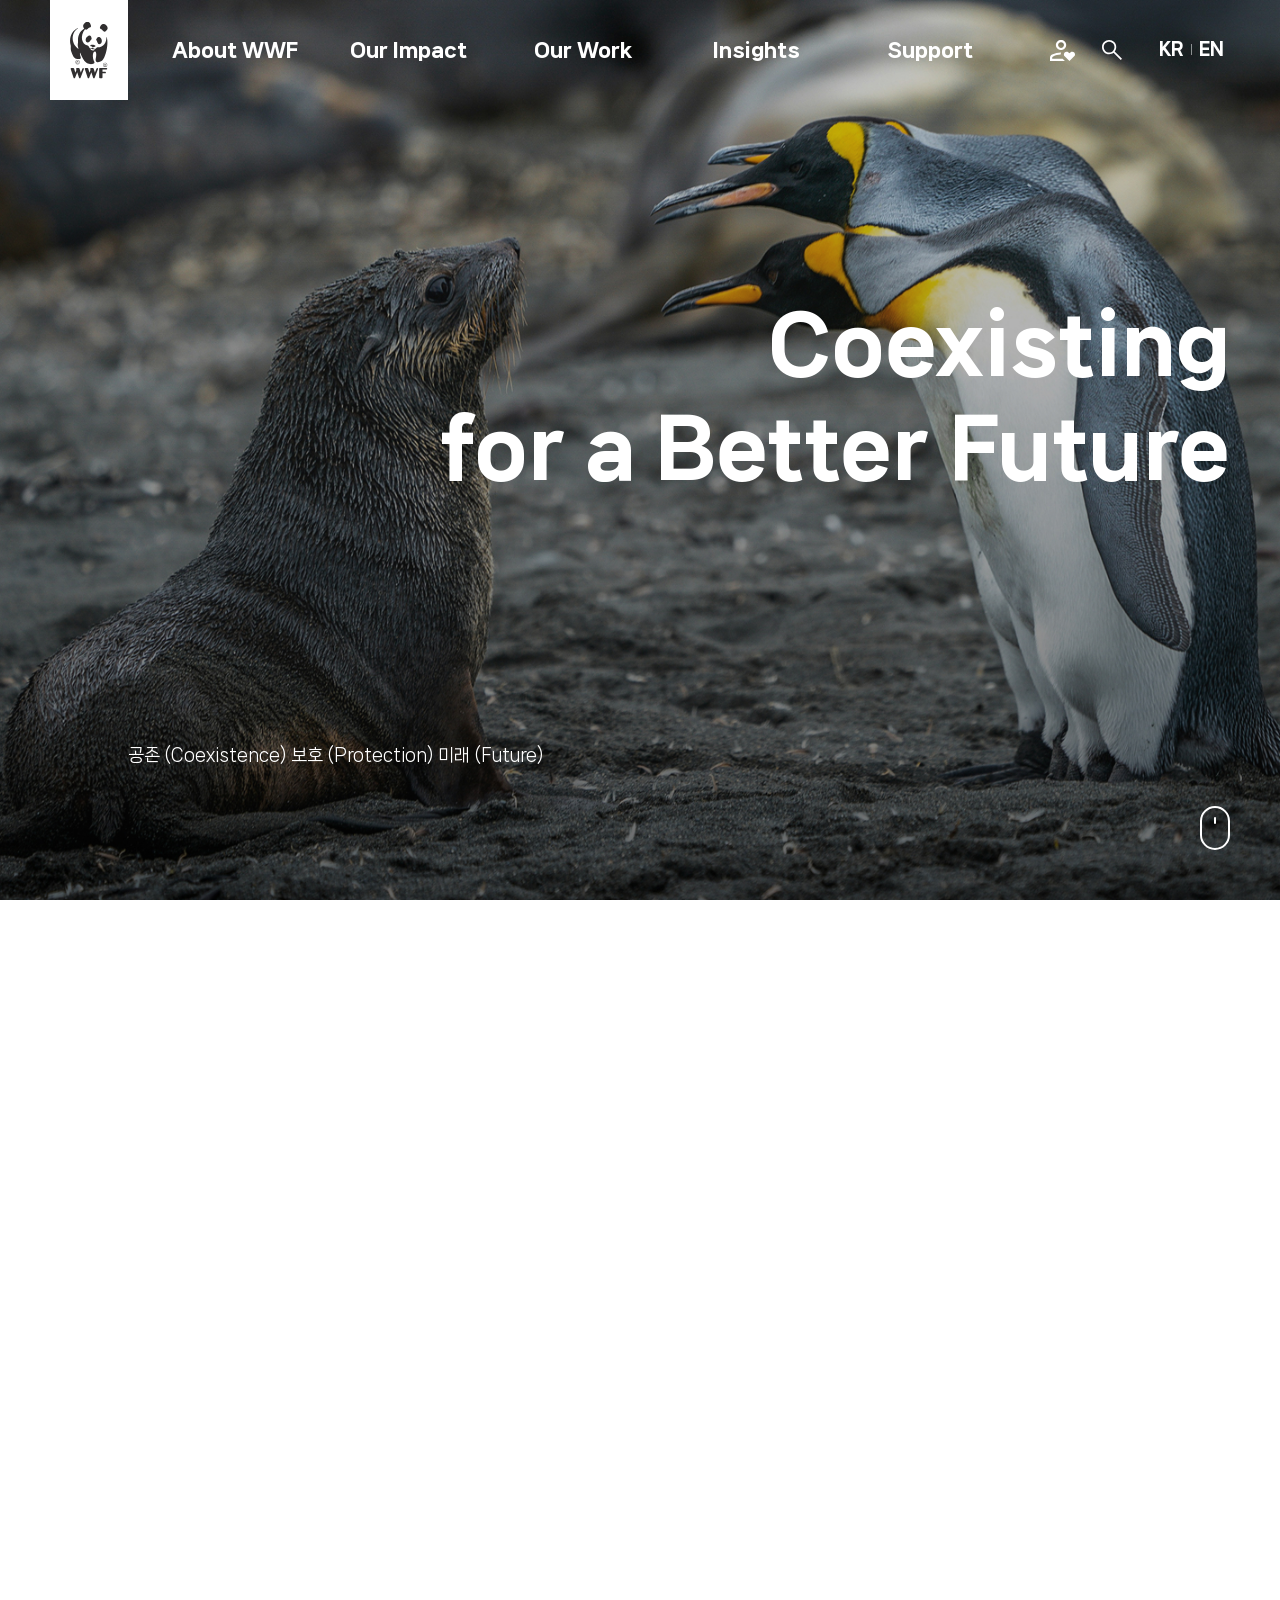
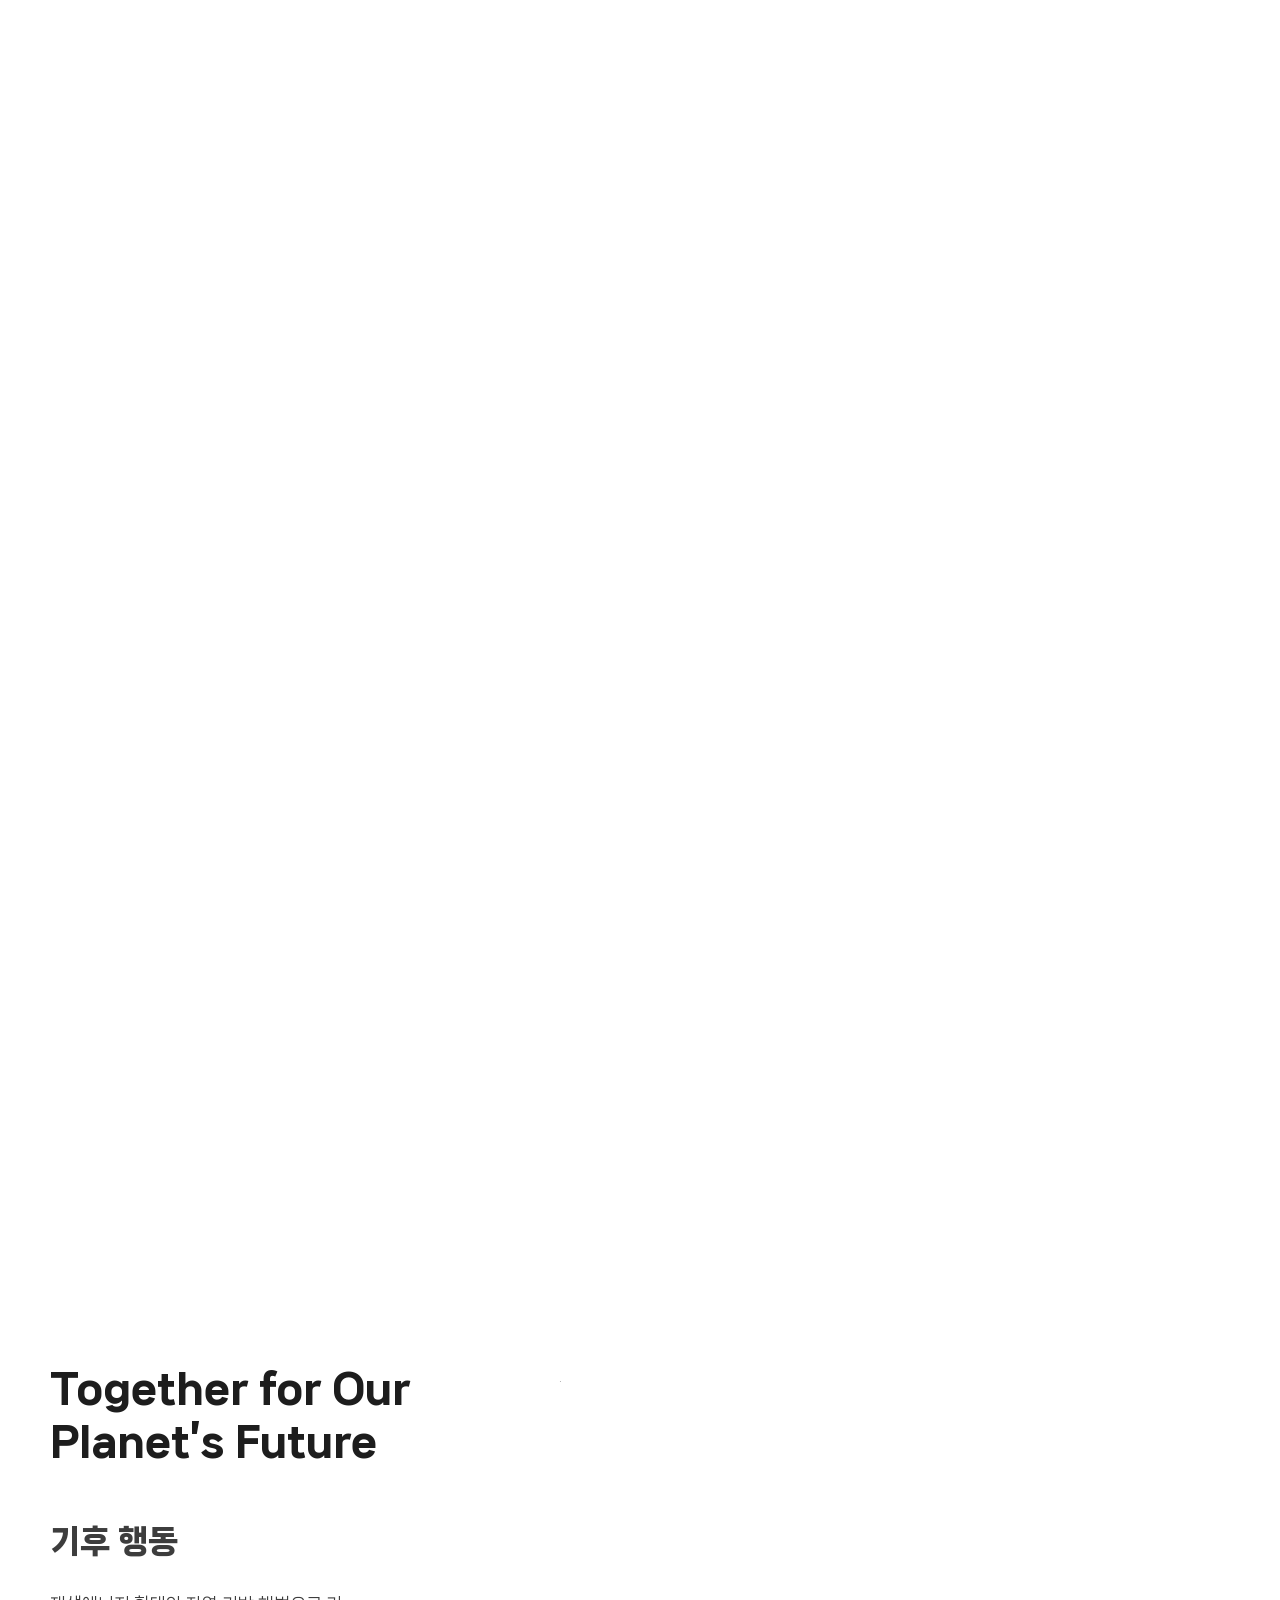
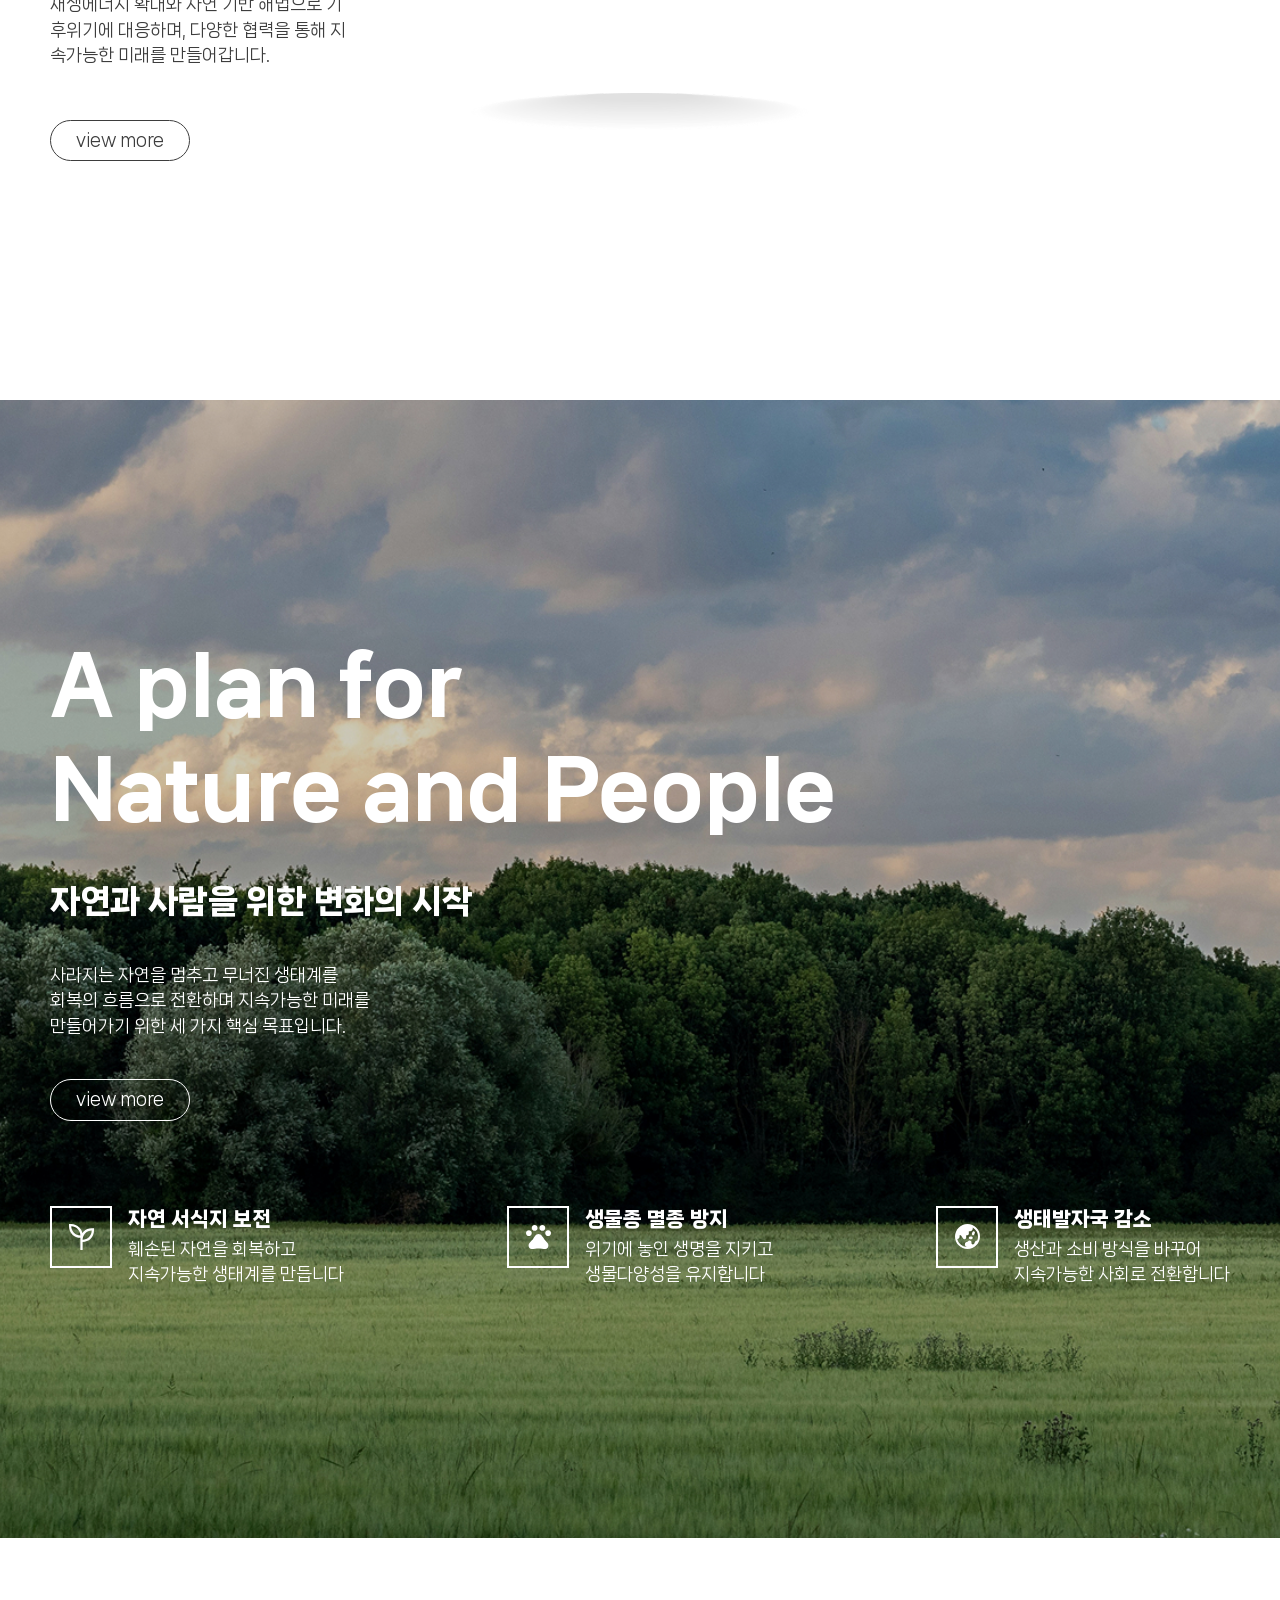
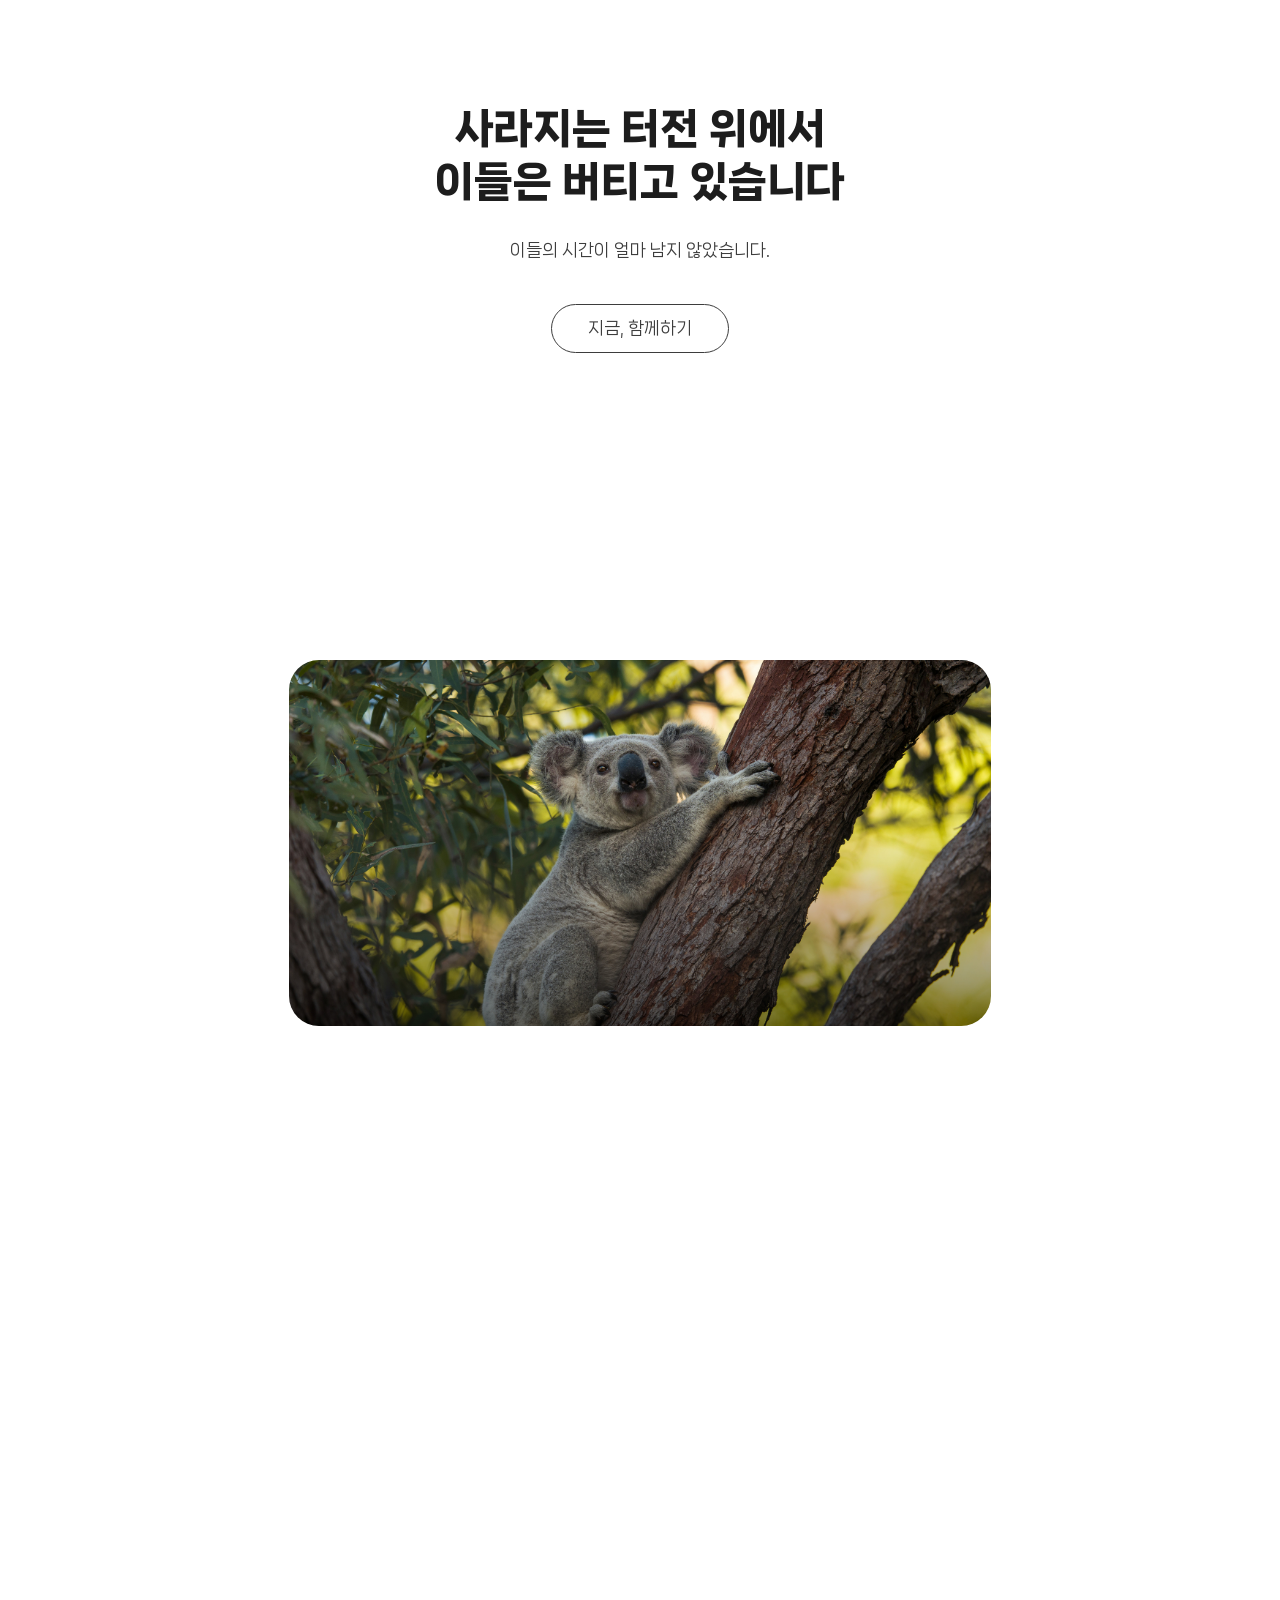
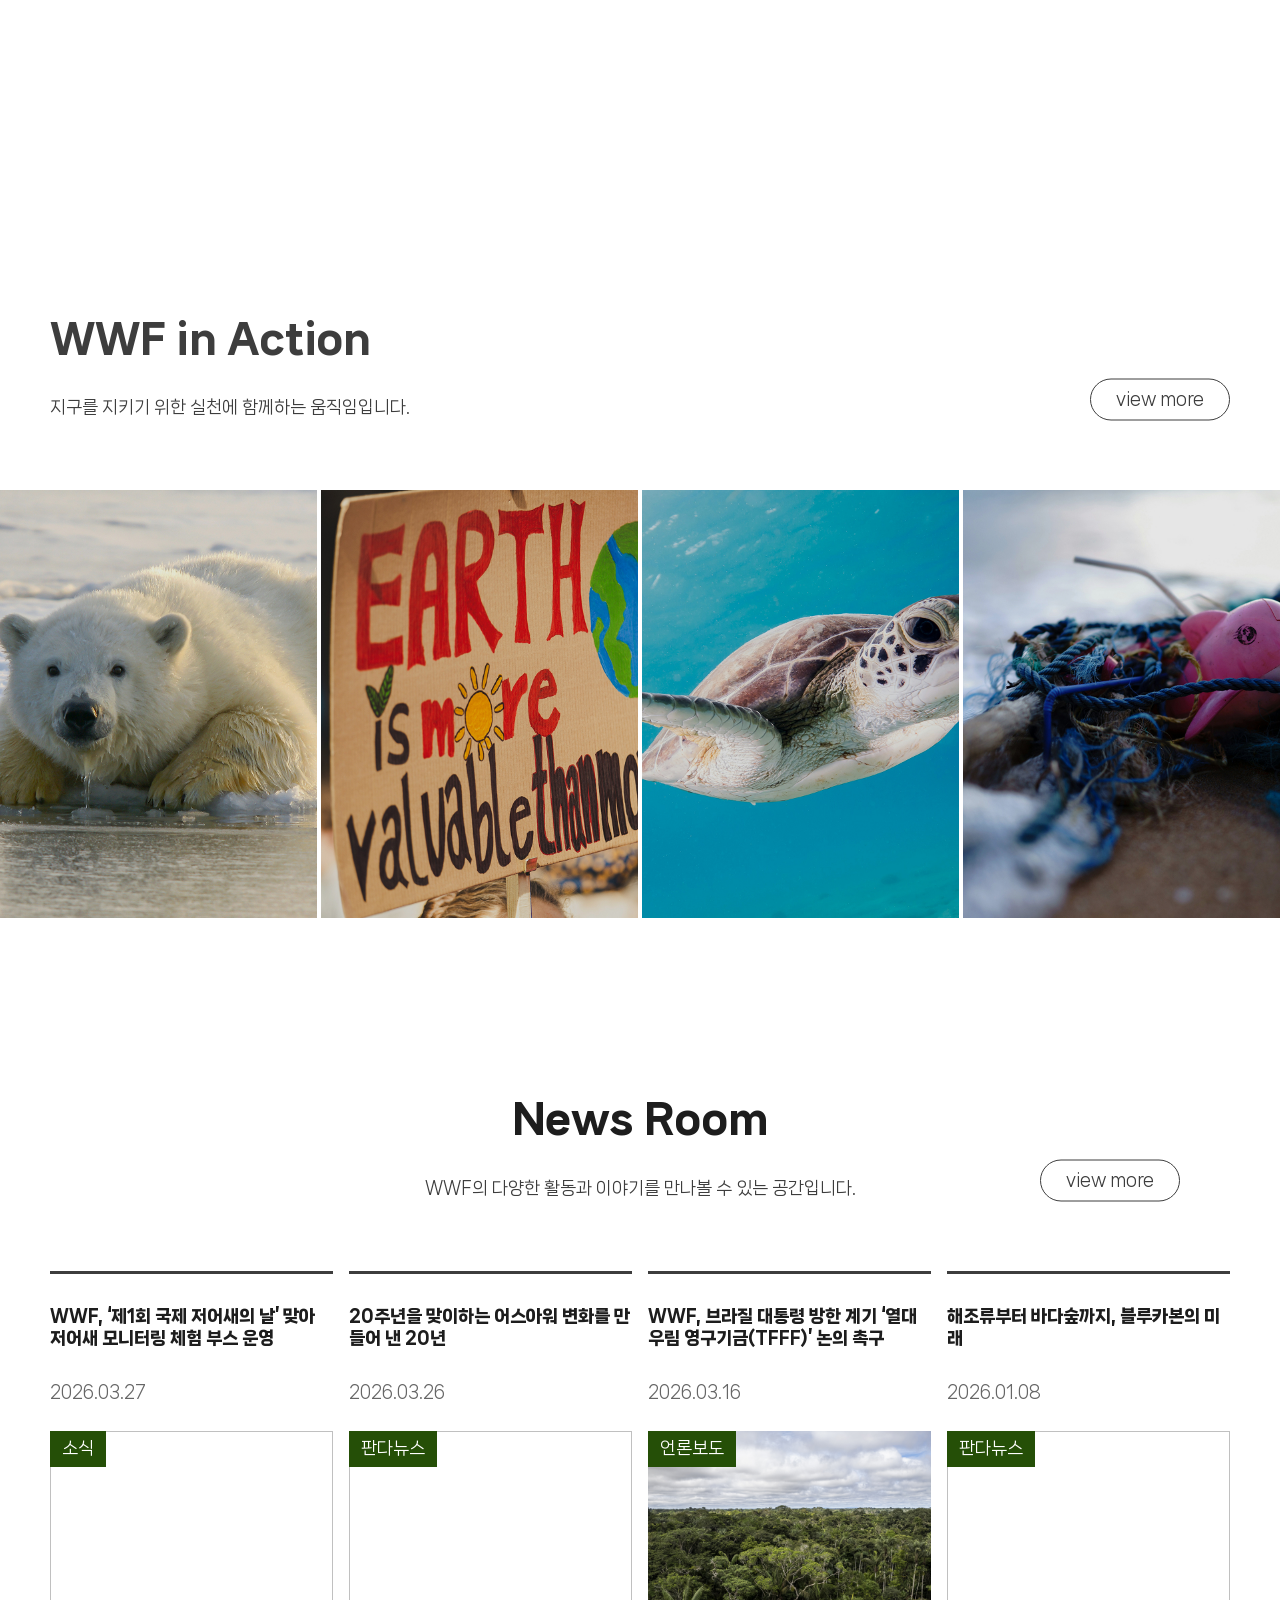
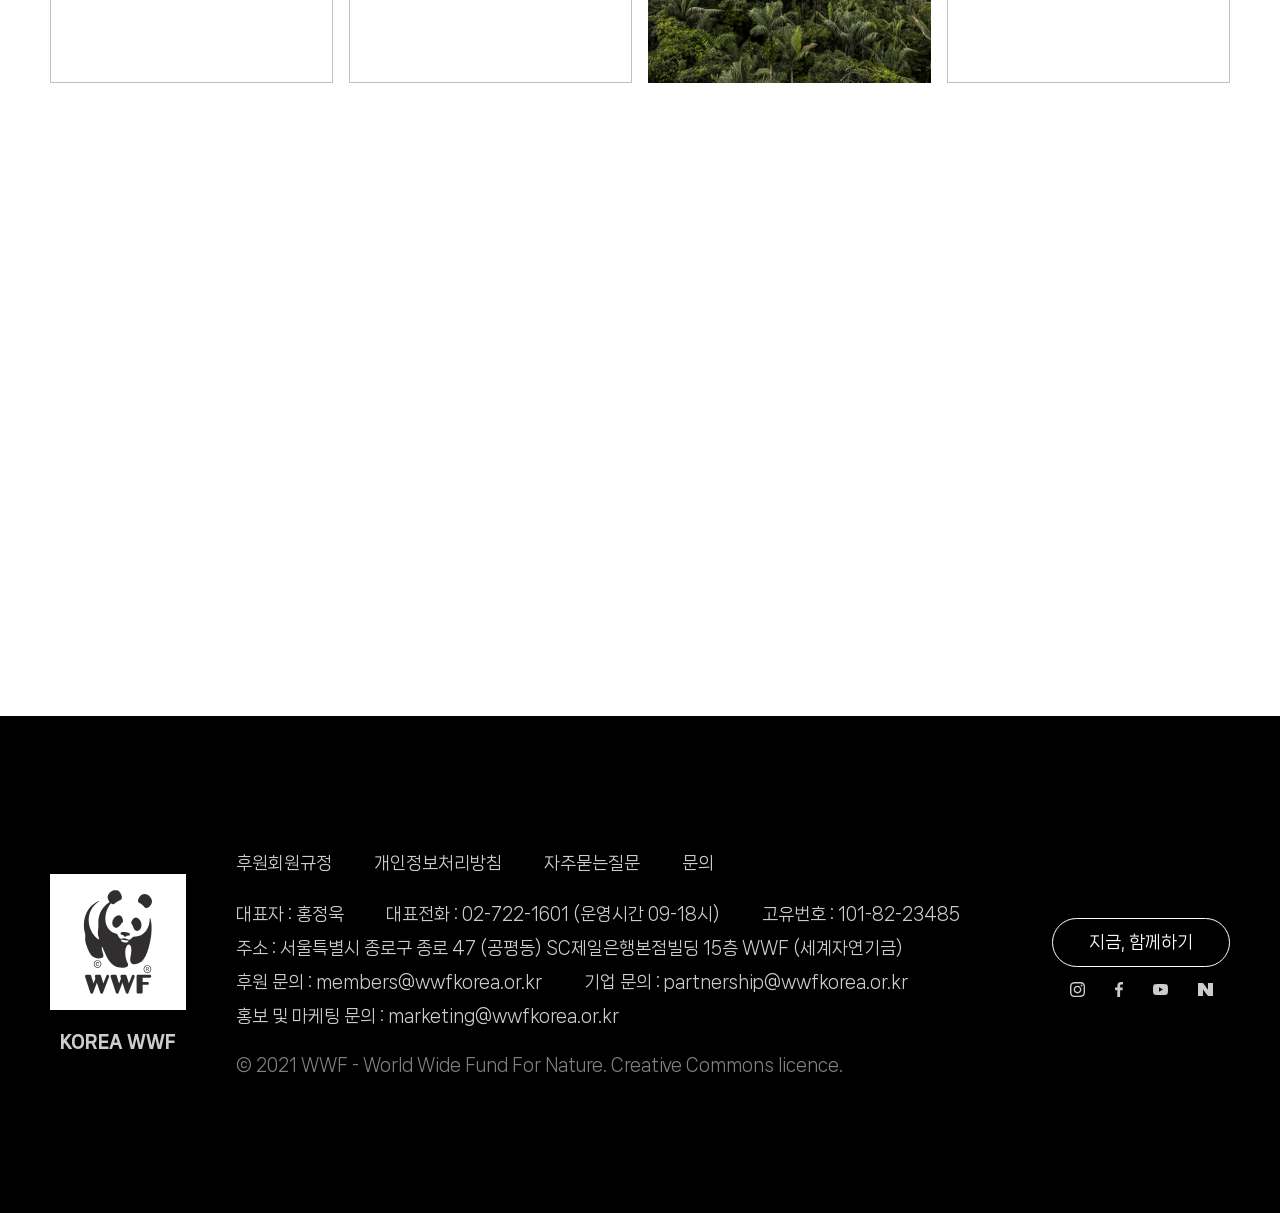
==== commit 8b7bb4c1: "260430 wwf" ====
--- a/wwf_new/index.html
+++ b/wwf_new/index.html
@@ -9,9 +9,9 @@
     <link rel="stylesheet" href="css/swiper-bundle.min.css">
 
     <link rel="shortcut icon" href="favicon.svg" type="image/x-icon">
-    <script src="js/main_new.js?v=04291236"></script>
+    <script src="js/main_new02.js?v=04291236"></script>
     <script src="js/scroll.js?v=04291236"></script>
-    <link rel="stylesheet" href="css/main_new.css?v=04291236">
+    <link rel="stylesheet" href="css/main_new02.css?v=04291236">
     <title>WWF 세계자연기금</title>
 </head>
 
@@ -193,42 +193,7 @@
                     </div>
                 </div>
             </section>
-            <section class="goal_pc">
-                <div class="wrapper">
-                    <div class="txt">
-                        <div class="tit">
-                            <h2>A plan for <br> Nature and People</h2>
-                            <p class="sub_tit">자연과 사람을 위한 변화의 시작</p>
-                            <p>사라지는 자연을 멈추고 무너진 생태계를<br>회복의 흐름으로 전환하며 지속가능한 미래를<br> 만들어가기 위한 세 가지 핵심 목표입니다.</p>
-                        </div>
-                        <div class="more">
-                            <a href="#n"><span>view more</span></a>
-                        </div>
-                        <div class="list">
-                            <ul>
-                                <li class="nature">
-                                    <h3>자연 서식지<br> 보전</h3>
-                                    <p>훼손된 자연을 회복하고<br>지속가능한 생태계를 만듭니다</p>
-                                </li>
-                                <li class="animal">
-                                    <h3>생물종 멸종<br> 방지</h3>
-                                    <p>위기에 놓인 생명을 지키고<br>생물다양성을 유지합니다</p>
-                                </li>
-                                <li class="footprint">
-                                    <h3>생태발자국<br> 감소</h3>
-                                    <p>생산과 소비 방식을 바꾸어<br>지속가능한 사회로 전환합니다</p>
-                                </li>
-                            </ul>
-                        </div>
-                    </div>
-                    <div class="photo_wrap"> <!-- 안움직임 position:relative; 주기 -->
-                        <div class="photo_move" data-staus=""> <!-- 이게 실제 움직임 position:absolute -->
-                            <img src="images/goal.jpg">
-                        </div>
-                    </div>
-                </div>
-            </section>
-            <section class="goal_mo">
+            <section class="goal">
                 <div class="wrapper">
                     <div class="txt">
                         <div class="tit">
@@ -356,7 +321,7 @@
                                     <span>2026.03.27</span>
                                     <div class="photo">
                                         <strong>소식</strong>
-                                        <img src="images/news01.jpg">
+                                        <img src="images/news01.jpg" alt="">
                                     </div>
                                 </a>
                             </li>
@@ -366,7 +331,7 @@
                                     <span>2026.03.26</span>
                                     <div class="photo">
                                         <strong>판다뉴스</strong>
-                                        <img src="images/news02.jpg">
+                                        <img src="images/news02.jpg" alt="">
                                     </div>
                                 </a>
                             </li>
@@ -376,7 +341,7 @@
                                     <span>2026.03.16</span>
                                     <div class="photo">
                                         <strong>언론보도</strong>
-                                        <img src="images/news03.jpg">
+                                        <img src="images/news03.jpg" alt="">
                                     </div>
                                 </a>
                             </li>
@@ -386,7 +351,7 @@
                                     <span>2026.01.08</span>
                                     <div class="photo">
                                         <strong>판다뉴스</strong>
-                                        <img src="images/news04.jpg">
+                                        <img src="images/news04.jpg" alt="">
                                     </div>
                                 </a>
                             </li>
@@ -396,7 +361,7 @@
                                     <span>2026.01.05</span>
                                     <div class="photo">
                                         <strong>소식</strong>
-                                        <img src="images/news05.jpg">
+                                        <img src="images/news05.jpg" alt="">
                                     </div>
                                 </a>
                             </li>
@@ -406,7 +371,7 @@
                                     <span>2025.12.25</span>
                                     <div class="photo">
                                         <strong>판다뉴스</strong>
-                                        <img src="images/news06.jpg">
+                                        <img src="images/news06.jpg" alt="">
                                     </div>
                                 </a>
                             </li>
@@ -416,7 +381,7 @@
                                     <span>2025.11.21</span>
                                     <div class="photo">
                                         <strong>언론보도</strong>
-                                        <img src="images/news07.jpg">
+                                        <img src="images/news07.jpg" alt="">
                                     </div>
                                 </a>
                             </li>
@@ -426,7 +391,7 @@
                                     <span>2025.10.16</span>
                                     <div class="photo">
                                         <strong>판다뉴스</strong>
-                                        <img src="images/news08.jpg">
+                                        <img src="images/news08.jpg" alt="">
                                     </div>
                                 </a>
                             </li>
--- a/wwf_new/css/main_new02.css
+++ b/wwf_new/css/main_new02.css
@@ -0,0 +1,1798 @@
+@import url(default.css);
+@import url(fonts.css);
+@import url(common.css);
+
+.header{
+    position: absolute;
+    left: 0;
+    top: 0;
+    z-index: 100;
+    width: 100%;
+    height: var(--header-h);
+    color: #fff;
+    padding: 0 var(--wrapper-margin);
+    display: flex;
+    justify-content: space-between;
+    align-items: center;
+}
+.header .logo a{
+    display: block;
+    width: 78px;
+    height: 100px;
+    background: url(../images/logo.svg) no-repeat center center / contain;
+}
+@media screen and (min-width:1250px){
+            .header.menu_over::before{
+                content: "";
+                position: absolute;
+                left: 0;
+                top: 0;
+                z-index: -1;
+                width: 100%;
+                height: 500px;
+                background-color: var(--color-white);
+            }
+            .header.menu_over::after{
+                content: "";
+                position: absolute;
+                left: 0;
+                bottom: 0;
+                z-index: -1;
+                width: 100%;
+                height: 100%;
+                background-color: black;
+            }
+            .header .gnb .gnb_open,
+            .header .gnb .gnb_wrap .gnb_logo, 
+            .header .gnb .gnb_wrap .gnb_close{
+                display: none;
+            }
+            .header .gnb .gnb_wrap ul.depth1{
+                display: flex;
+            }
+            .header .gnb .gnb_wrap ul.depth1 > li{
+                position: relative; /* depth2 정렬의 기준 */
+                width: 174px;
+                text-align: center;
+            }
+            .header .gnb .gnb_wrap ul.depth1 > li > a{
+                display: block;
+                line-height: var(--header-h);
+                font-size: 20px;
+                font-weight: var(--font-weight-bold);
+            }
+            .header .gnb .gnb_wrap ul.depth1 > li.over > a{
+                color: var(--color-point);
+            }
+            .header .gnb .gnb_wrap ul.depth1 > li > ul.depth2{
+                display: none;
+                position: absolute; /* li를 기준으로 정렬 */
+                left: 0;
+                top: var(--header-h);
+                width: 100%;
+                height: 400px;
+                padding-top: 40px;
+                color: var(--font-color-default);
+            }
+            .header.menu_over .gnb .gnb_wrap ul.depth1 > li > ul.depth2{
+                display: block;
+            }
+            .header.menu_over .gnb .gnb_wrap ul.depth1 > li > ul.depth2::after{
+                content: "";
+                position: absolute;
+                right: 0;
+                top: 0;
+                width: 1px;
+                height: 100%;
+                background-color: rgba(2, 137, 68, 0.2);
+            }
+            .header.menu_over .gnb .gnb_wrap ul.depth1 > li:last-child > ul.depth2::after{
+                display: none;
+            }
+            .header .gnb .gnb_wrap ul.depth1 > li > ul.depth2 > li > a{
+                display: block;
+                font-size: 17px;
+                padding: 0.5em 0 0.5em 0;
+            }
+            .header .gnb .gnb_wrap ul.depth1 > li > ul.depth2 > li > a:hover span{
+                border-bottom: 1px solid var(--color-point);
+            }
+            .header .gnb .gnb_bg{
+                display: none;
+                position: fixed;
+                left: 0;
+                bottom: 0;
+                z-index: -2;
+                width: 100%;
+                height: 100%;
+                background-color: rgba(255, 255, 255, 0.1);
+                backdrop-filter: blur(3px);
+            }
+            .header.menu_over .gnb .gnb_bg{
+                display: block;
+            }
+            .header .util{
+                display: flex;
+                font-weight: var(--font-weight-bold);
+            }
+            .header .util .mypage{
+                position: relative;
+                display: flex;
+                justify-content: center;
+                align-items: center;
+                width: 50px;
+                height: 50px;
+            }
+            .header .util .mypage::after{
+                content: "";
+                position: absolute;
+                left: 13px;
+                top: 15px;
+                width: 25px;
+                height: 21px;
+                background-repeat: no-repeat;
+                background-position: center center;
+                background-size: contain;
+                background-image: url("data:image/svg+xml,%3Csvg width='25' height='21' viewBox='0 0 25 21' fill='none' xmlns='http://www.w3.org/2000/svg'%3E%3Cpath d='M0 21V17.8056C0 17.102 0.195588 16.4504 0.586765 15.8508C0.977941 15.2511 1.50074 14.7901 2.15515 14.4678C3.58039 13.7899 5.01605 13.2769 6.46213 12.929C7.90821 12.5808 9.36936 12.3975 10.8456 12.379C10.8966 12.425 10.9446 12.4664 10.9897 12.5033C11.035 12.5402 11.0879 12.5816 11.1482 12.6276C10.9822 12.9154 10.8578 13.2232 10.775 13.5508C10.6919 13.8786 10.6504 14.2064 10.6504 14.5343C9.36458 14.5673 8.09436 14.7385 6.83971 15.0479C5.58505 15.3576 4.36091 15.8053 3.16728 16.391C2.87145 16.5476 2.63725 16.7497 2.46471 16.9973C2.29216 17.2452 2.20588 17.5146 2.20588 17.8056V18.8448H12.6809L14.8868 21H0ZM7.39118 8.58363C6.38529 7.60107 5.88235 6.41617 5.88235 5.02891C5.88235 3.64189 6.38529 2.45698 7.39118 1.47419C8.39706 0.491395 9.6098 0 11.0294 0C12.449 0 13.6618 0.491395 14.6676 1.47419C15.6735 2.45698 16.1765 3.64189 16.1765 5.02891C16.1765 6.41617 15.6735 7.60107 14.6676 8.58363C13.6618 9.56642 12.449 10.0578 11.0294 10.0578C9.6098 10.0578 8.39706 9.56642 7.39118 8.58363ZM13.1066 7.05843C13.6826 6.49567 13.9706 5.81916 13.9706 5.02891C13.9706 4.23865 13.6826 3.56214 13.1066 2.99938C12.5306 2.43663 11.8382 2.15525 11.0294 2.15525C10.2206 2.15525 9.52819 2.43663 8.95221 2.99938C8.37623 3.56214 8.08823 4.23865 8.08823 5.02891C8.08823 5.81916 8.37623 6.49567 8.95221 7.05843C9.52819 7.62119 10.2206 7.90257 11.0294 7.90257C11.8382 7.90257 12.5306 7.62119 13.1066 7.05843ZM19.4371 21L14.686 16.358C14.3863 16.0648 14.1761 15.7541 14.0555 15.4258C13.9349 15.0973 13.8746 14.7687 13.8746 14.4401C13.8746 13.7313 14.1339 13.1001 14.6526 12.5464C15.1714 11.9927 15.8369 11.7159 16.6489 11.7159C17.2866 11.7159 17.7877 11.86 18.1522 12.148C18.5167 12.4364 18.945 12.821 19.4371 13.3018C19.8991 12.8504 20.3167 12.4732 20.6897 12.1703C21.0625 11.8674 21.5767 11.7159 22.2324 11.7159C23.0686 11.7159 23.739 11.9959 24.2434 12.5557C24.7478 13.1156 25 13.7501 25 14.4592C25 14.7913 24.9336 15.1236 24.8007 15.456C24.6676 15.7881 24.4635 16.0888 24.1882 16.358L19.4371 21Z' fill='white'/%3E%3C/svg%3E ");
+            }
+            .header .util .mypage:hover::after{
+                background-image: url("data:image/svg+xml,%3Csvg width='25' height='21' viewBox='0 0 25 21' fill='none' xmlns='http://www.w3.org/2000/svg'%3E%3Cpath d='M0 21V17.8056C0 17.102 0.195588 16.4504 0.586765 15.8508C0.977941 15.2511 1.50074 14.7901 2.15515 14.4678C3.58039 13.7899 5.01605 13.2769 6.46213 12.929C7.90821 12.5808 9.36936 12.3975 10.8456 12.379C10.8966 12.425 10.9446 12.4664 10.9897 12.5033C11.035 12.5402 11.0879 12.5816 11.1482 12.6276C10.9822 12.9154 10.8578 13.2232 10.775 13.5508C10.6919 13.8786 10.6504 14.2064 10.6504 14.5343C9.36458 14.5673 8.09436 14.7385 6.83971 15.0479C5.58505 15.3576 4.36091 15.8053 3.16728 16.391C2.87145 16.5476 2.63725 16.7497 2.46471 16.9973C2.29216 17.2452 2.20588 17.5146 2.20588 17.8056V18.8448H12.6809L14.8868 21H0ZM7.39118 8.58363C6.38529 7.60107 5.88235 6.41617 5.88235 5.02891C5.88235 3.64189 6.38529 2.45698 7.39118 1.47419C8.39706 0.491395 9.6098 0 11.0294 0C12.449 0 13.6618 0.491395 14.6676 1.47419C15.6735 2.45698 16.1765 3.64189 16.1765 5.02891C16.1765 6.41617 15.6735 7.60107 14.6676 8.58363C13.6618 9.56642 12.449 10.0578 11.0294 10.0578C9.6098 10.0578 8.39706 9.56642 7.39118 8.58363ZM13.1066 7.05843C13.6826 6.49567 13.9706 5.81916 13.9706 5.02891C13.9706 4.23865 13.6826 3.56214 13.1066 2.99938C12.5306 2.43663 11.8382 2.15525 11.0294 2.15525C10.2206 2.15525 9.52819 2.43663 8.95221 2.99938C8.37623 3.56214 8.08823 4.23865 8.08823 5.02891C8.08823 5.81916 8.37623 6.49567 8.95221 7.05843C9.52819 7.62119 10.2206 7.90257 11.0294 7.90257C11.8382 7.90257 12.5306 7.62119 13.1066 7.05843ZM19.4371 21L14.686 16.358C14.3863 16.0648 14.1761 15.7541 14.0555 15.4258C13.9349 15.0973 13.8746 14.7687 13.8746 14.4401C13.8746 13.7313 14.1339 13.1001 14.6526 12.5464C15.1714 11.9927 15.8369 11.7159 16.6489 11.7159C17.2866 11.7159 17.7877 11.86 18.1522 12.148C18.5167 12.4364 18.945 12.821 19.4371 13.3018C19.8991 12.8504 20.3167 12.4732 20.6897 12.1703C21.0625 11.8674 21.5767 11.7159 22.2324 11.7159C23.0686 11.7159 23.739 11.9959 24.2434 12.5557C24.7478 13.1156 25 13.7501 25 14.4592C25 14.7913 24.9336 15.1236 24.8007 15.456C24.6676 15.7881 24.4635 16.0888 24.1882 16.358L19.4371 21Z' fill='%23028944'/%3E%3C/svg%3E ");
+            }
+            .header .util .search{
+                position: relative;
+                display: flex;
+                justify-content: center;
+                align-items: center;
+                width: 50px;
+                height: 50px;
+            }
+            .header .util .search::after{
+                content: "";
+                position: absolute;
+                left: 15px;
+                top: 15px;
+                width: 20px;
+                height: 20px;
+                background-repeat: no-repeat;
+                background-position: center center;
+                background-size: contain;
+                background-image: url("data:image/svg+xml,%3Csvg width='20' height='20' viewBox='0 0 20 20' fill='none' xmlns='http://www.w3.org/2000/svg'%3E%3Cpath d='M18.7741 20L11.4675 12.6932C10.8859 13.1735 10.217 13.5493 9.4608 13.8208C8.70463 14.0922 7.92239 14.2279 7.11406 14.2279C5.12748 14.2279 3.44511 13.5389 2.06695 12.161C0.688983 10.7829 0 9.10052 0 7.11396C0 5.12741 0.688983 3.44506 2.06695 2.06692C3.44511 0.688973 5.12748 0 7.11406 0C9.10065 0 10.783 0.688973 12.1612 2.06692C13.5391 3.44506 14.2281 5.12741 14.2281 7.11396C14.2281 7.94476 14.0887 8.73824 13.8099 9.4944C13.5309 10.2505 13.1587 10.9082 12.6934 11.4674L20 18.7739L18.7741 20ZM7.11406 12.4832C8.61302 12.4832 9.8826 11.963 10.9228 10.9227C11.9632 9.88246 12.4834 8.61289 12.4834 7.11396C12.4834 5.61503 11.9632 4.34546 10.9228 3.30527C9.8826 2.26488 8.61302 1.74468 7.11406 1.74468C5.61511 1.74468 4.34553 2.26488 3.30532 3.30527C2.26491 4.34546 1.74471 5.61503 1.74471 7.11396C1.74471 8.61289 2.26491 9.88246 3.30532 10.9227C4.34553 11.963 5.61511 12.4832 7.11406 12.4832Z' fill='white'/%3E%3C/svg%3E ");
+            }
+            .header .util .search:hover::after{
+                background-image: url("data:image/svg+xml,%3Csvg width='20' height='20' viewBox='0 0 20 20' fill='none' xmlns='http://www.w3.org/2000/svg'%3E%3Cpath d='M18.7741 20L11.4675 12.6932C10.8859 13.1735 10.217 13.5493 9.4608 13.8208C8.70463 14.0922 7.92239 14.2279 7.11406 14.2279C5.12748 14.2279 3.44511 13.5389 2.06695 12.161C0.688983 10.7829 0 9.10052 0 7.11396C0 5.12741 0.688983 3.44506 2.06695 2.06692C3.44511 0.688973 5.12748 0 7.11406 0C9.10065 0 10.783 0.688973 12.1612 2.06692C13.5391 3.44506 14.2281 5.12741 14.2281 7.11396C14.2281 7.94476 14.0887 8.73824 13.8099 9.49439C13.5309 10.2505 13.1587 10.9082 12.6934 11.4674L20 18.7739L18.7741 20ZM7.11406 12.4832C8.61302 12.4832 9.8826 11.963 10.9228 10.9227C11.9632 9.88246 12.4834 8.61289 12.4834 7.11396C12.4834 5.61503 11.9632 4.34546 10.9228 3.30527C9.8826 2.26488 8.61302 1.74468 7.11406 1.74468C5.61511 1.74468 4.34553 2.26488 3.30532 3.30527C2.26491 4.34546 1.74471 5.61503 1.74471 7.11396C1.74471 8.61289 2.26491 9.88246 3.30532 10.9227C4.34553 11.963 5.61511 12.4832 7.11406 12.4832Z' fill='%23028944'/%3E%3C/svg%3E ");
+            }
+            .header .util .lang{
+                display: flex;
+                justify-content: center;
+                align-items: center;
+                width: 78px;
+                height: 50px;
+                gap: 15px;
+                margin-left: 15px;
+            }
+            .header .util .lang a{
+                display: block;
+                position: relative; /* after 정렬의 기준 */
+            }
+            .header .util .lang a:hover{
+                color: var(--color-point);
+            }
+            .header .util .lang a::after{
+                content: "";
+                position: absolute; /* span을 기준으로 정렬 */
+                right: -8px;
+                top: 7px;
+                z-index: 10;
+                width: 1px;
+                height: 11px;
+                background-color: var(--color-w60);
+            }
+            .header .util .lang a:last-child::after{
+                display: none;
+            }
+}
+@media screen and (max-width:1249px){
+    .header{
+        height: var(--header-h);
+    }
+    .header .logo a{
+        width: clamp(44px, 7.8vw, 78px);
+        height: clamp(56px, 10vw, 100px);
+    }
+    .header .gnb .gnb_open{
+        width: var(--header-h);
+        height: var(--header-h);
+        display: flex;
+        justify-content: center;
+        align-items: center;
+    }
+    .header .gnb .gnb_wrap{
+        display: none;
+        position: fixed; /* gnb_wrap::before 정렬의 기준 */
+        left: 0;
+        top: 0;
+        width: 100%;
+        height: 100%;
+        background-color: #fff;
+        color: var(--font-color-tit);
+    }
+    .header .gnb .gnb_wrap::before{
+        content: "";
+        position: absolute; /* gnb_wrap을 기준으로 정렬 */
+        left: 0;
+        top: 0;
+        width: 100%;
+        height: var(--header-h);
+        background-color: black;
+    }
+    .header.menu_open .gnb .gnb_wrap{
+        display: block;
+    }
+    .header .gnb .gnb_wrap .gnb_logo{
+        position: absolute;
+        display: flex;
+        left: var(--wrapper-margin);
+        height: var(--header-h);
+        overflow: hidden;
+    }
+    .header .gnb .gnb_wrap .gnb_logo img
+    .header .gnb .gnb_wrap .gnb_logo img{
+        object-fit: cover;
+        width: clamp(59px, 10.7vw,107px);
+    }
+    .header .gnb .gnb_wrap ul.depth1{
+        margin: var(--header-h) var(--wrapper-margin) 0 var(--wrapper-margin);
+    }
+    .header .gnb .gnb_wrap ul.depth1 > li > a{
+        display: block;
+        position: relative; /* after 정렬의 기준 */
+        font-size: 20px;
+        font-weight: var(--font-weight-bold);
+        line-height: var(--line-height-tit);
+        color: var(--font-color-tit);
+        padding: 30px 0 30px 0;
+    }
+    .header .gnb .gnb_wrap ul.depth1 > li > a::after{
+        content: "";
+        position: absolute; /* a를 기준으로 정렬 */
+        right: 0;
+        top: 39px;
+        width: var(--header-h);
+        height: 10px;
+        background-image: url("data:image/svg+xml,%3Csvg width='17' height='10' viewBox='0 0 17 10' fill='none' xmlns='http://www.w3.org/2000/svg'%3E%3Cpath d='M17 1.28172L8.5 10L1.03964e-07 1.28172L1.24963 6.09646e-07L8.5 7.43678L15.7504 1.48718e-07L17 1.28172Z' fill='%233D3D3D'/%3E%3C/svg%3E%0A");
+        background-repeat: no-repeat;
+        background-position: center center;
+        background-size: contain;
+    }
+    .header .gnb .gnb_wrap ul.depth1 > li.open > a::after{
+        background-image: url("data:image/svg+xml,%3Csvg width='17' height='10' viewBox='0 0 17 10' fill='none' xmlns='http://www.w3.org/2000/svg'%3E%3Cpath d='M1.03964e-07 8.71828L8.5 4.72908e-07L17 8.71828L15.7504 10L8.5 2.56322L1.24963 10L1.03964e-07 8.71828Z' fill='%23254F07'/%3E%3C/svg%3E ");
+    }
+    .header .gnb .gnb_wrap ul.depth1 > li > ul.depth2{
+        display: none;
+        padding: 20px 20px;
+        background-color: #D8D8D8;
+        line-height: 2.5;
+    }
+    .header .gnb .gnb_wrap ul.depth1 > li.open > ul.depth2{
+        display: block;
+    }
+    .header .gnb_bg{
+        display: none;
+    }
+    .header .gnb .gnb_wrap .gnb_close{
+        position: absolute;
+        right: var(--wrapper-margin);
+        top: 0;
+        width: var(--header-h);
+        height: var(--header-h);
+    }
+    .header .util{
+        display: none;
+    }
+
+}
+
+.visual {
+    position: relative;
+    /* scroll_down 정렬의 기준  */
+    color: #fff;
+    height: 300vh;
+}
+
+.visual .visual_wrapper {
+    position: absolute;
+    left: 0;
+    top: 0;
+    width: 100%;
+    height: 100vh;
+}
+
+.visual[data-staus="ing"] .visual_wrapper {
+    position: fixed;
+}
+
+.visual[data-staus="after"] .visual_wrapper {
+    position: absolute;
+    top: auto;
+    bottom: 0;
+}
+
+.visual .area {
+    overflow: hidden;
+    position: absolute;
+    bottom: 0;
+    left: 0;
+    width: 100%;
+    height: 0;
+}
+
+.visual .area.future {
+    height: 100%;
+}
+
+.visual .area .inner {
+    position: absolute;
+    left: 0;
+    bottom: 0;
+    width: 100%;
+    height: 100vh;
+    display: flex;
+    flex-direction: column;
+    justify-content: space-between;
+    padding: 32.4dvh 0 14.6dvh 0;
+}
+
+
+.visual .future .inner {
+    background: url(../images/visual01.jpg) no-repeat center center / cover;
+}
+
+.visual .today .inner {
+    background: url(../images/visual02.jpg) no-repeat center center / cover;
+}
+
+.visual .life .inner {
+    background: url(../images/visual03.jpg) no-repeat center center / cover;
+}
+
+.visual .act .inner {
+    background: url(../images/visual04.jpg) no-repeat center center / cover;
+}
+
+.visual h2 {
+    text-align: right;
+    padding-right: var(--wrapper-margin);
+    font-size: clamp(40px, 8vw, 80px);
+    font-weight: var(--font-weight-bold);
+    line-height: var(--line-height-tit);
+}
+
+.visual p {
+    margin: 0 16px 0 clamp(16px, 10vw, 15vw);
+}
+
+.visual .scroll_down {
+    position: absolute;
+    /* visual을 기준으로 정렬 */
+    right: 50px;
+    bottom: 50px;
+    width: 30px;
+    height: 44px;
+}
+
+.visual .scroll_down .mouse_icon {
+    width: 100%;
+    height: 100%;
+    border: 2px solid var(--color-white);
+    border-radius: 15px;
+    /* 둥근 마우스 모양 */
+}
+
+/* .visual .scroll_down .mouse_icon::before{
+    content: "";
+    position: absolute;
+    left: 14px;
+    top: 11px;
+    width: 2px;
+    height: 20px;
+    background-color: rgba(255, 255, 255, 0.3); 
+    border-radius: 2px;
+} */
+.visual .scroll_down .mouse_icon::after {
+    content: "";
+    position: absolute;
+    top: 11px;
+    left: 14px;
+    width: 2px;
+    height: 7px;
+    background-color: var(--color-white);
+    border-radius: 2px;
+
+
+    /* 애니메이션 설정: 위아래로 반복 */
+    animation: scrollUpDown 2s ease-in-out infinite;
+}
+
+/* 애니메이션 정의 */
+@keyframes scrollUpDown {
+    0% {
+        opacity: 0;
+        top: 11px;
+    }
+
+    30% {
+        opacity: 1;
+        top: 14.9px;
+    }
+
+    70% {
+        opacity: 1;
+        top: 20.1px;
+    }
+
+    100% {
+        opacity: 0;
+        top: 25px;
+    }
+}
+
+@media screen and (max-width: 1024px) {
+    .visual .scroll_down {
+        display: none;
+    }
+}
+
+@media screen and (max-width: 768px) {
+    .visual h2 {
+        text-align: left;
+        padding-left: var(--wrapper-margin);
+    }
+
+    .visual p {
+        margin: 0 16px;
+    }
+}
+
+
+.activity {
+    height: 100dvh;
+    display: flex;
+    align-items: center;
+    position: relative;
+    overflow: hidden;
+}
+
+.activity .m_tit {
+    display: none;
+}
+
+.activity .inner {
+    position: relative;
+    /* txt 정렬의 기준 */
+}
+
+.activity .inner .txt {
+    position: absolute;
+    /* inner를 기준으로 정렬 */
+    left: 0;
+    top: 0;
+    z-index: 10;
+    padding-left: var(--wrapper-margin);
+}
+
+.activity .inner .txt .tit {
+    font-size: var(--font-size-tit);
+    font-weight: var(--font-weight-bold);
+    line-height: var(--line-height-tit);
+    color: var(--font-color-tit);
+    margin-bottom: 52px;
+}
+
+.activity .inner .txt .swiper_paging {
+    display: block;
+    width: 500px;
+}
+
+.activity .inner .txt .swiper_paging .swiper-wrapper {
+    width: 100%;
+}
+
+.activity .inner .txt .swiper_paging .swiper-slide {
+    opacity: 0 !important;
+    width: 100%;
+}
+
+.activity .inner .txt .swiper_paging .swiper-slide.swiper-slide-active {
+    opacity: 1 !important;
+}
+
+.activity .inner .txt .swiper_paging .swiper-slide h3 {
+    font-size: clamp(22px, 2.6vw, 32px);
+    font-weight: var(--font-weight-bold);
+    line-height: var(--line-height-tit);
+    margin-bottom: 30px;
+}
+
+.activity .inner .txt .more {
+    margin-top: clamp(30px, 4vw, 65px);
+}
+
+.activity .inner .txt .more a {
+    display: inline-block;
+    border: 1px solid var(--font-color-default);
+    border-radius: 30px;
+    padding: 7px 25px;
+}
+
+@media screen and (min-width:1025px) {
+    .activity .inner .txt .more a:hover {
+        background-color: var(--font-color-default);
+        color: var(--color-point);
+    }
+}
+
+.activity .inner .list {
+    width: 100vw;
+    display: flex;
+    justify-content: center;
+    align-items: center;
+    overflow: hidden;
+}
+
+.activity .inner .list .swiper {
+    width: 100%;
+    padding-bottom: 30px;
+}
+
+.activity .inner .list .swiper-slide {
+    display: flex;
+    justify-content: center;
+    position: relative;
+    /* after 정렬의 기준 */
+    width: 50%;
+    min-width: 350px;
+}
+
+.activity .inner .list .swiper-slide.swiper-slide-active::after {
+    content: "";
+    position: absolute;
+    /* swiper-slide 기준으로 정렬 */
+    left: 50%;
+    bottom: -30px;
+    transform: translateX(-50%);
+    width: clamp(350px, 27vw, 450px);
+    height: clamp(40px, 5vw, 50px);
+    background: url(../images/activity06.png) no-repeat center center / contain;
+}
+
+.activity .inner .list .swiper-slide.swiper-slide.swiper-slide-prev {
+    opacity: 0;
+}
+
+.activity .inner .list .swiper-slide.swiper-slide.swiper-slide-next {
+    transform: scale(0.65);
+    opacity: 0.6;
+    z-index: 1;
+}
+
+.activity .inner .list .swiper-slide .photo {
+    position: relative;
+    overflow: hidden;
+    border-radius: 50%;
+    width: clamp(300px, 27vw, 450px) !important;
+    height: clamp(300px, 27vw, 450px);
+    z-index: 10;
+}
+
+.activity .inner .list .swiper-slide .photo img {
+    object-fit: cover;
+    width: 100%;
+    height: 100%;
+}
+
+.activity .inner .list .swiper-slide .photo span {
+    position: absolute;
+    top: 50%;
+    left: 50%;
+    transform: translate(-50%, -50%);
+    color: var(--color-white);
+    font-size: var(--font-size-tit);
+    font-weight: var(--font-weight-bold);
+    line-height: var(--line-height-tit);
+    text-align: center;
+}
+
+.activity .inner .list .swiper-slide.swiper-slide.swiper-slide-next .photo span {
+    opacity: 0;
+}
+
+@media screen and (max-width:1024px) {
+    .activity .m_tit {
+        display: block;
+        position: absolute;
+        left: 0;
+        top: 80px;
+        font-size: var(--font-size-tit);
+        font-weight: var(--font-weight-bold);
+        line-height: var(--line-height-tit);
+        color: var(--font-color-tit);
+        padding-left: var(--wrapper-margin);
+    }
+
+    .activity .inner {
+        display: flex;
+        flex-direction: column-reverse;
+    }
+
+    .activity .inner .txt {
+        position: relative;
+        left: auto;
+        top: auto;
+    }
+
+    .activity .inner .txt .tit {
+        display: none;
+    }
+
+    .activity .inner .txt .more a {
+        position: relative;
+        /* after 정렬의 기준 */
+        display: inline-block;
+        border: 1px solid var(--font-color-default);
+        border-radius: 50%;
+        padding: 0;
+        width: 37px;
+        height: 37px;
+    }
+
+    .activity .inner .txt .more a::after {
+        content: "";
+        position: absolute;
+        /* a를 기준으로 정렬 */
+        left: 10px;
+        top: 10px;
+        width: 15px;
+        height: 15px;
+        background-image: url("data:image/svg+xml,%3Csvg width='15' height='15' viewBox='0 0 15 15' fill='none' xmlns='http://www.w3.org/2000/svg'%3E%3Cpath d='M12.127 8.25H0V6.75H12.127L6.43075 1.05375L7.5 0L15 7.5L7.5 15L6.43075 13.9462L12.127 8.25Z' fill='%233D3D3D'/%3E%3C/svg%3E%0A");
+        background-repeat: no-repeat;
+        background-position: center center;
+        background-size: contain;
+    }
+
+    .activity .inner .txt .more a span {
+        display: none;
+    }
+
+    .activity .inner .list .swiper {
+        padding: 15% 0 5% 0;
+    }
+
+    .activity .inner .list .swiper-slide .photo span {
+        font-size: var(--font-size-tit);
+    }
+}
+
+@media screen and (max-width:425px) {
+    .activity .inner .list .swiper-slide.swiper-slide-active::after {
+        display: none;
+    }
+}
+
+
+.goal{
+    background: url(../images/goal.jpg) no-repeat center center / cover;
+    color: var(--color-white);
+}
+.goal .txt{
+    padding-top: 233px;
+}
+.goal .txt h2{
+    font-size: clamp(32px, 7.5vw, 80px);
+    font-weight: var(--font-weight-bold);
+    line-height: var(--line-height-tit);
+    margin-bottom: 40px;
+}
+
+.goal .txt .sub_tit {
+    font-size: clamp(22px, 2.5vw, 32px);
+    font-weight: var(--font-weight-bold);
+    line-height: var(--line-height-tit);
+    margin-bottom: 40px;
+}
+.goal .txt .more {
+    margin-top: 40px;
+}
+
+.goal .txt .more a {
+    display: inline-block;
+    border: 1px solid var(--color-white);
+    border-radius: 30px;
+    padding: 7px 25px;
+}
+
+@media screen and (min-width:1250px) {
+    .goal .txt .more a:hover {
+        background-color: var(--font-color-default);
+        color: var(--color-point);
+        border-color: var(--font-color-default);
+    }
+}
+
+.goal .list {
+    padding: 85px 0 250px 0;
+}
+
+.goal .list ul {
+    display: flex;
+    justify-content: space-between;
+}
+
+.goal .list ul li {
+    position: relative;
+    /* before의 정렬 기준 */
+    padding-left: 78px;
+}
+
+.goal .list ul li::before {
+    content: "";
+    position: absolute;
+    /* li를 기준으로 정렬 */
+    left: 0;
+    top: 0;
+    width: 58px;
+    height: 58px;
+    border: 2px solid var(--font-color-default);
+    background-repeat: no-repeat;
+    background-position: center center;
+    background-size: 25px;
+}
+
+.goal .list ul li::before {
+    border-color: var(--color-white);
+}
+
+.goal .list ul li.nature::before {
+    background-image: url("data:image/svg+xml,%3Csvg width='25' height='26' viewBox='0 0 25 26' fill='none' xmlns='http://www.w3.org/2000/svg'%3E%3Cpath d='M11.3556 26V13.8343C9.83574 13.8343 8.37894 13.5434 6.98519 12.9617C5.59169 12.3799 4.3604 11.5486 3.29134 10.4677C2.22253 9.38674 1.40677 8.13884 0.84406 6.72399C0.281353 5.30914 0 3.83425 0 2.29932V0H2.27407C3.76561 0 5.20977 0.293803 6.60656 0.881408C8.00359 1.46876 9.23475 2.30201 10.3 3.38116C11.0932 4.18311 11.7438 5.07883 12.2519 6.0683C12.7603 7.05778 13.1243 8.1087 13.3439 9.22106C13.5187 8.91448 13.7135 8.624 13.9283 8.34962C14.1431 8.07548 14.3827 7.8048 14.6473 7.53757C15.7148 6.45842 16.9485 5.62517 18.3483 5.03782C19.7482 4.45022 21.2074 4.15641 22.7259 4.15641H25V6.45574C25 7.99143 24.7093 9.46709 24.1279 10.8827C23.5465 12.2983 22.7219 13.5461 21.6541 14.626C20.5863 15.7057 19.3619 16.53 17.9811 17.0989C16.6 17.6679 15.1495 17.9524 13.6296 17.9524V26H11.3556ZM11.3704 11.4966C11.3704 10.2703 11.1366 9.10149 10.6692 7.99015C10.2017 6.87881 9.53847 5.88883 8.67937 5.02019C7.82028 4.15156 6.84116 3.48092 5.74203 3.00828C4.6429 2.53564 3.48691 2.29932 2.27407 2.29932C2.27407 3.52563 2.50148 4.70084 2.95629 5.82496C3.41111 6.94907 4.06806 7.94544 4.92715 8.81408C5.78625 9.68271 6.77168 10.347 7.88345 10.8068C8.99521 11.2667 10.1575 11.4966 11.3704 11.4966ZM13.6296 15.653C14.8425 15.653 15.9985 15.4231 17.0976 14.9632C18.1967 14.5034 19.1759 13.8391 20.0349 12.9705C20.894 12.1019 21.5573 11.1055 22.0248 9.98137C22.4922 8.85726 22.7259 7.68204 22.7259 6.45574C21.5131 6.45574 20.3508 6.69206 19.239 7.1647C18.1273 7.63734 17.1418 8.30797 16.2827 9.17661C15.4236 10.0452 14.7667 11.0352 14.3119 12.1466C13.8571 13.2579 13.6296 14.4267 13.6296 15.653Z' fill='white'/%3E%3C/svg%3E%0A");
+}
+.goal .list ul li.animal::before {
+    background-image: url("data:image/svg+xml,%3Csvg width='25' height='24' viewBox='0 0 25 24' fill='none' xmlns='http://www.w3.org/2000/svg'%3E%3Cpath d='M2.88526 11.027C2.07778 11.027 1.39509 10.745 0.83718 10.1809C0.27906 9.61654 0 8.92584 0 8.10876C0 7.29168 0.278739 6.60086 0.836218 6.03632C1.39391 5.47157 2.0765 5.18919 2.88397 5.18919C3.69145 5.18919 4.37415 5.47124 4.93205 6.03535C5.49017 6.59968 5.76923 7.29038 5.76923 8.10746C5.76923 8.92454 5.49049 9.61535 4.93301 10.1799C4.37532 10.7446 3.69274 11.027 2.88526 11.027ZM6.60641 4.99167C6.04829 4.42735 5.76923 3.73665 5.76923 2.91957C5.76923 2.10249 6.04797 1.41168 6.60545 0.847135C7.16314 0.282378 7.84573 0 8.65321 0C9.46068 0 10.1434 0.282055 10.7013 0.846163C11.2594 1.41049 11.5385 2.10119 11.5385 2.91827C11.5385 3.73535 11.2597 4.42616 10.7022 4.9907C10.1446 5.55546 9.46197 5.83784 8.65449 5.83784C7.84701 5.83784 7.16432 5.55578 6.60641 4.99167ZM14.2987 4.99167C13.7406 4.42735 13.4615 3.73665 13.4615 2.91957C13.4615 2.10249 13.7403 1.41168 14.2978 0.847135C14.8555 0.282378 15.538 0 16.3455 0C17.153 0 17.8357 0.282055 18.3936 0.846163C18.9517 1.41049 19.2308 2.10119 19.2308 2.91827C19.2308 3.73535 18.952 4.42616 18.3946 4.9907C17.8369 5.55546 17.1543 5.83784 16.3468 5.83784C15.5393 5.83784 14.8566 5.55578 14.2987 4.99167ZM22.116 11.027C21.3085 11.027 20.6259 10.745 20.0679 10.1809C19.5098 9.61654 19.2308 8.92584 19.2308 8.10876C19.2308 7.29168 19.5095 6.60086 20.067 6.03632C20.6247 5.47157 21.3073 5.18919 22.1147 5.18919C22.9222 5.18919 23.6049 5.47124 24.1628 6.03535C24.7209 6.59968 25 7.29038 25 8.10746C25 8.92454 24.7213 9.61535 24.1638 10.1799C23.6061 10.7446 22.9235 11.027 22.116 11.027ZM5.64103 24C4.76175 24 4.02906 23.6591 3.44295 22.9774C2.85705 22.2959 2.5641 21.4908 2.5641 20.5622C2.5641 19.4711 2.93718 18.5268 3.68333 17.7292C4.4297 16.9318 5.16442 16.1347 5.8875 15.3379C6.50716 14.6595 7.04348 13.9277 7.49648 13.1426C7.94925 12.3575 8.4813 11.619 9.09263 10.9271C9.53814 10.4067 10.0487 9.96886 10.6244 9.61362C11.2 9.25859 11.8252 9.08108 12.5 9.08108C13.184 9.08108 13.8176 9.24995 14.401 9.58768C14.9843 9.92519 15.4947 10.3584 15.9321 10.8872C16.5303 11.5791 17.0571 12.321 17.5122 13.1128C17.9675 13.9043 18.501 14.6461 19.1125 15.3379C19.8356 16.1347 20.5703 16.9318 21.3167 17.7292C22.0628 18.5268 22.4359 19.4711 22.4359 20.5622C22.4359 21.4908 22.143 22.2959 21.5571 22.9774C20.9709 23.6591 20.2382 24 19.359 24C18.2051 24 17.062 23.9027 15.9295 23.7081C14.797 23.5135 13.6538 23.4162 12.5 23.4162C11.3462 23.4162 10.203 23.5135 9.07051 23.7081C7.93804 23.9027 6.79487 24 5.64103 24Z' fill='white'/%3E%3C/svg%3E ");
+}
+
+.goal .list ul li.footprint::before {
+    background-image: url("data:image/svg+xml,%3Csvg width='25' height='25' viewBox='0 0 25 25' fill='none' xmlns='http://www.w3.org/2000/svg'%3E%3Cpath d='M12.5 23.0339C11.7763 23.0339 11.1568 22.775 10.6414 22.2572C10.1261 21.7393 9.86842 21.1184 9.86842 20.3947C9.86842 19.6711 10.1261 19.0515 10.6414 18.5362C11.1568 18.0208 11.7763 17.7632 12.5 17.7632L13.2895 17.0066C13.4649 16.8311 13.6678 16.6941 13.898 16.5954C14.1283 16.4967 14.364 16.4474 14.6053 16.4474C15.1096 16.4474 15.5428 16.6338 15.9046 17.0066C16.2664 17.3794 16.4474 17.818 16.4474 18.3224V18.8816C16.4474 19.3202 16.5899 19.682 16.875 19.9671C17.1601 20.2522 17.5219 20.3947 17.9605 20.3947C18.2895 20.3947 18.5855 20.2961 18.8487 20.0987C19.1118 19.9013 19.2982 19.6491 19.4079 19.3421L19.8026 18.2566C20 17.7303 20.3138 17.2971 20.7441 16.9572C21.1741 16.6173 21.6742 16.4474 22.2444 16.4474C22.4856 15.8333 22.6775 15.1974 22.8201 14.5395C22.9626 13.8816 23.0339 13.2018 23.0339 12.5C23.0339 10.5482 22.5502 8.77061 21.5829 7.16711C20.6154 5.56382 19.3421 4.30165 17.7632 3.38059V4.60526C17.7632 5.32895 17.5055 5.94846 16.9901 6.46382C16.4748 6.97917 15.8553 7.23684 15.1316 7.23684H13.8158V9.86842C13.8158 10.2412 13.6897 10.5537 13.4375 10.8059C13.1853 11.0581 12.8728 11.1842 12.5 11.1842H11.1842V13.4211C11.1842 13.9035 11.0197 14.3092 10.6908 14.6382C10.3618 14.9671 9.95614 15.1316 9.47368 15.1316C9.16667 15.1316 8.88706 15.0658 8.63487 14.9342C8.38268 14.8026 8.17982 14.6162 8.02632 14.375L5.92105 11.1842H4.60526V12.5C4.60526 13.1798 4.37895 13.761 3.92632 14.2434C3.47368 14.7259 2.92993 15.011 2.29507 15.0987C2.86524 17.3794 4.09452 19.2721 5.9829 20.777C7.87149 22.2816 10.0439 23.0339 12.5 23.0339ZM15.1316 15.1316C14.7588 15.1316 14.4463 15.0055 14.1941 14.7533C13.9419 14.5011 13.8158 14.1886 13.8158 13.8158C13.8158 13.443 13.9419 13.1305 14.1941 12.8783C14.4463 12.6261 14.7588 12.5 15.1316 12.5H16.4474C16.8202 12.5 17.1327 12.6261 17.3849 12.8783C17.6371 13.1305 17.7632 13.443 17.7632 13.8158C17.7632 14.1886 17.6371 14.5011 17.3849 14.7533C17.1327 15.0055 16.8202 15.1316 16.4474 15.1316H15.1316ZM18.1908 11.1842C17.7522 11.1842 17.4068 11.0143 17.1546 10.6743C16.9024 10.3344 16.8421 9.95614 16.9737 9.53947L17.4671 8.0921C17.5548 7.82895 17.7083 7.62061 17.9276 7.46711C18.1469 7.3136 18.3882 7.23684 18.6513 7.23684C19.0899 7.23684 19.4353 7.4068 19.6875 7.74671C19.9397 8.08662 20 8.46491 19.8684 8.88158L19.375 10.3289C19.2873 10.5921 19.1338 10.8004 18.9145 10.9539C18.6952 11.1075 18.4539 11.1842 18.1908 11.1842ZM12.5023 25C10.7734 25 9.14824 24.6719 7.62697 24.0158C6.1057 23.3596 4.78246 22.4692 3.65724 21.3444C2.53202 20.2196 1.64112 18.8969 0.984539 17.3763C0.32818 15.8557 0 14.231 0 12.5023C0 10.7734 0.32807 9.14824 0.98421 7.62697C1.64035 6.1057 2.53081 4.78246 3.65559 3.65724C4.78037 2.53202 6.10307 1.64112 7.62368 0.984539C9.1443 0.32818 10.769 0 12.4977 0C14.2266 0 15.8518 0.32807 17.373 0.98421C18.8943 1.64035 20.2175 2.53081 21.3428 3.65559C22.468 4.78037 23.3589 6.10307 24.0155 7.62368C24.6718 9.1443 25 10.769 25 12.4977C25 14.2266 24.6719 15.8518 24.0158 17.373C23.3596 18.8943 22.4692 20.2175 21.3444 21.3428C20.2196 22.468 18.8969 23.3589 17.3763 24.0155C15.8557 24.6718 14.231 25 12.5023 25Z' fill='white'/%3E%3C/svg%3E ");
+}
+
+.goal .list ul li h3 {
+    font-size: clamp(16px, 2vw, 20px);
+    font-weight: var(--font-weight-bold);
+    line-height: var(--line-height-tit);
+    margin-bottom: 5px;
+}
+
+.goal .list ul li h3 br {
+    display: none;
+}
+
+
+
+@media screen and (max-width:1250px) {
+    .goal .list ul {
+        display: flex;
+        justify-content: space-between;
+    }
+
+    .goal .list ul li {
+        position: relative;
+        /* before의 정렬 기준 */
+        padding-left: 78px;
+    }
+
+    .goal .list ul li h3 {
+        font-size: clamp(16px, 2vw, 20px);
+        font-weight: var(--font-weight-bold);
+        line-height: var(--line-height-tit);
+        margin-bottom: 5px;
+    }
+
+    .goal .txt .more a {
+        position: relative;
+        /* after 정렬의 기준 */
+        display: inline-block;
+        border: 1px solid var(--color-white);
+        border-radius: 50%;
+        padding: 0;
+        width: 37px;
+        height: 37px;
+    }
+
+    .goal .txt .more a::after {
+        content: "";
+        position: absolute;
+        /* a를 기준으로 정렬 */
+        left: 10px;
+        top: 10px;
+        width: 15px;
+        height: 15px;
+        background-image: url("data:image/svg+xml,%3Csvg width='15' height='15' viewBox='0 0 15 15' fill='none' xmlns='http://www.w3.org/2000/svg'%3E%3Cpath d='M12.127 8.25H0V6.75H12.127L6.43075 1.05375L7.5 0L15 7.5L7.5 15L6.43075 13.9462L12.127 8.25Z' fill='%233D3D3D'/%3E%3C/svg%3E%0A");
+        background-repeat: no-repeat;
+        background-position: center center;
+        background-size: contain;
+    }
+
+    .goal .txt .more a::after {
+        background-image: url("data:image/svg+xml,%3Csvg width='15' height='15' viewBox='0 0 15 15' fill='none' xmlns='http://www.w3.org/2000/svg'%3E%3Cpath d='M12.127 8.25H0V6.75H12.127L6.43075 1.05375L7.5 0L15 7.5L7.5 15L6.43075 13.9462L12.127 8.25Z' fill='white'/%3E%3C/svg%3E%0A");
+    }
+
+    .goal .txt .more a span {
+        display: none;
+    }
+
+    .goal .list ul {
+        justify-content: center;
+        gap: 22px;
+    }
+
+    .goal .list ul li {
+        padding: 73px 0 0 0;
+        text-align: center;
+    }
+
+    .goal .list ul li::before {
+        left: 50%;
+        transform: translateX(-50%);
+    }
+
+    .goal .list ul li h3 br {
+        display: block;
+    }
+
+    .goal .list ul li p {
+        display: none;
+    }
+}
+
+.support_pc {
+    position: relative;
+}
+.support_pc .wrapper {
+    /* display: flex;
+    flex-direction: column;
+    align-items: center; */
+    height: 200dvh;
+    padding-top: 164px;
+}
+.support_pc .txt_wrap {
+    text-align: center;
+    z-index: 10;
+    position: sticky;
+    top: 45%;
+    padding-bottom: 250px;
+}
+
+.support_pc .txt .tit h2 {
+    font-size: var(--font-size-tit);
+    font-weight: var(--font-weight-bold);
+    line-height: var(--line-height-tit);
+    margin-bottom: 30px;
+}
+
+.support_pc .txt .now {
+    margin: 40px 0 0 0;
+}
+
+.support_pc .txt .now a {
+    display: inline-block;
+    border: 1px solid var(--font-color-default);
+    border-radius: 30px;
+    padding: 11px 36px;
+    background-color: var(--color-w20);
+    backdrop-filter: blur(3px);
+}
+
+.support_pc.scroll .txt {
+    color: var(--color-white);
+}
+
+.support_pc.scroll .txt .now a {
+    border-color: var(--color-white);
+}
+
+.support_pc .photo_wrap {
+    display: block;
+    position: relative;
+    width: 702px;
+    height: 366px;
+    margin: 57px auto 0 auto;
+}
+
+.support_pc .photo_wrap .photo_move {
+    position: absolute;
+    left: 0;
+    top: 0;
+    overflow: hidden;
+    border-radius: 30px;
+}
+
+.support_pc .photo_wrap .photo_move img {
+    width: 100%;
+    height: 100%;
+    object-fit: cover;
+    vertical-align: top;
+}
+.support_mo{
+    display: none;
+}
+
+@media screen and (max-width:1250px) {
+    .support_pc{
+        display: none;
+    }
+    .support_mo {
+        display: block;
+        background: url(../images/support.jpg) no-repeat center center/ cover;
+        color: var(--color-white);
+    }
+    .support_mo .wrapper {
+        /* display: flex;
+        flex-direction: column;
+        align-items: center; */
+        height: 100dvh;
+        padding-top: 400px;
+    }
+
+    .support_mo .txt_wrap {
+        text-align: center;
+        z-index: 10;
+        top: 45%;
+    }
+
+    .support_mo .txt .tit h2 {
+        font-size: var(--font-size-tit);
+        font-weight: var(--font-weight-bold);
+        line-height: var(--line-height-tit);
+        margin-bottom: 30px;
+    }
+
+    .support_mo .txt .now {
+        margin: 40px 0 0 0;
+    }
+
+    .support_mo .txt .now a {
+        display: inline-block;
+        border: 1px solid var(--color-white);
+        border-radius: 30px;
+        padding: 11px 36px;
+        background-color: var(--color-w20);
+        backdrop-filter: blur(3px);
+    }
+}
+
+.campaign {
+    margin-top: clamp(80px, 17.4vw, 174px);
+    position: relative;
+}
+
+.campaign .tit {
+    margin-left: var(--wrapper-margin);
+}
+
+.campaign .tit h2 {
+    font-size: var(--font-size-tit);
+    font-weight: var(--font-weight-bold);
+    line-height: var(--line-height-tit);
+    margin-bottom: 30px;
+}
+
+.campaign .list {
+    margin-top: 70px;
+}
+
+.campaign .list ul {
+    display: flex;
+    justify-content: space-between;
+    gap: 0 4px;
+}
+
+.campaign .list ul li {
+    flex: 1 1 0%;
+    transition: flex 0.5s ease;
+    position: relative;
+    overflow: hidden;
+}
+
+.campaign .list ul li:hover {
+    flex: 4.48 1 0%;
+}
+
+.campaign .list ul li a {
+    display: block;
+    color: #fff;
+    position: relative;
+}
+
+.campaign .list ul li .photo {
+    overflow: hidden;
+}
+
+.campaign .list ul li .photo img {
+    width: 59.53vw;
+    height: 100%;
+    vertical-align: top;
+    position: relative;
+    left: 50%;
+    transform: translateX(-50%);
+}
+
+.campaign .list ul li a .txt {
+    position: absolute;
+    left: 50px;
+    bottom: 50px;
+    z-index: 10;
+    opacity: 0;
+    transition: opacity 0.3s;
+}
+
+.campaign .list ul li a:hover .txt {
+    opacity: 1;
+}
+
+.campaign .list ul li a h3 {
+    font-size: clamp(22px, 3.2vw, 32px);
+    font-weight: var(--font-weight-bold);
+    line-height: var(--line-height-tit);
+    margin-bottom: 35px;
+}
+
+.campaign .more {
+    position: absolute;
+    right: var(--wrapper-margin);
+    top: calc((var(--font-size-tit) * var(--line-height-tit)) + 30px + (var(--font-size-default) * var(--line-height-default)));
+    transform: translateY(-100%);
+}
+
+.campaign .more a {
+    display: inline-block;
+    border: 1px solid var(--font-color-default);
+    border-radius: 30px;
+    padding: 7px 25px;
+}
+
+@media screen and (min-width:1025px) {
+    .campaign .more a:hover {
+        background-color: var(--font-color-default);
+        color: var(--color-point);
+        border-color: var(--font-color-default);
+    }
+}
+
+@media screen and (max-width:1024px) {
+    .campaign .tit h2 {
+        margin-bottom: 0;
+    }
+
+    .campaign .tit p {
+        display: none;
+    }
+
+    .campaign .list {
+        margin-top: 60px;
+    }
+
+    .campaign .list ul {
+        display: flex;
+        flex-direction: column;
+        gap: 4px 0;
+    }
+
+    .campaign .list ul li {
+        width: auto;
+    }
+
+    .campaign .list ul li .photo img {
+        width: 100%;
+        object-fit: cover;
+        left: auto;
+        transform: translateX(0);
+    }
+
+    .campaign .list ul li a .txt {
+        left: 30px;
+        bottom: 30px;
+        opacity: 1;
+    }
+
+    .campaign .list ul li a h3 {
+        margin: 0;
+    }
+
+    .campaign .list ul li a p {
+        display: none;
+    }
+
+    .campaign .more {
+        margin-top: 1%;
+        top: calc(var(--font-size-tit) * var(--line-height-tit));
+        transform: translateY(-100%);
+    }
+
+    .campaign .more a {
+        position: relative;
+        /* after 정렬의 기준 */
+        display: inline-block;
+        border: 1px solid var(--font-color-default);
+        border-radius: 50%;
+        padding: 0;
+        width: 37px;
+        height: 37px;
+    }
+
+    .campaign .more a::after {
+        content: "";
+        position: absolute;
+        /* a를 기준으로 정렬 */
+        left: 10px;
+        top: 10px;
+        width: 15px;
+        height: 15px;
+        background-image: url("data:image/svg+xml,%3Csvg width='15' height='15' viewBox='0 0 15 15' fill='none' xmlns='http://www.w3.org/2000/svg'%3E%3Cpath d='M12.127 8.25H0V6.75H12.127L6.43075 1.05375L7.5 0L15 7.5L7.5 15L6.43075 13.9462L12.127 8.25Z' fill='%233D3D3D'/%3E%3C/svg%3E%0A");
+        background-repeat: no-repeat;
+        background-position: center center;
+        background-size: contain;
+    }
+
+    .campaign .more a span {
+        display: none;
+    }
+}
+
+.news {
+    position: relative;
+    margin: clamp(80px, 17.4vw, 174px) var(--wrapper-margin) 0 var(--wrapper-margin);
+}
+
+.news .tit {
+    text-align: center;
+}
+
+.news .tit h2 {
+    font-size: var(--font-size-tit);
+    font-weight: var(--font-weight-bold);
+    line-height: var(--line-height-tit);
+    color: var(--font-color-tit);
+    margin-bottom: 30px;
+}
+
+.news .list {
+    margin-top: clamp(60px, 7vw, 70px);
+}
+
+.news .list .swiper-slide {
+    width: 25%;
+}
+
+.news .list .swiper-slide a {
+    display: block;
+    border-top: 3px solid #3d3d3d;
+    position: relative;
+    transition: transform 0.3s;
+}
+
+.news .list .swiper-slide a h3 {
+    margin: 1.81181em 0 1.81181em 0;
+    font-weight: 800;
+    color: #1d1d1d;
+    line-height: var(--line-height-tit);
+    height: 2.6em;
+    overflow: hidden;
+    word-break: normal;
+
+    display: -webkit-box;
+    -webkit-box-orient: vertical;
+    -webkit-line-clamp: 2;
+}
+
+.news .list .swiper-slide a span {
+    display: block;
+    color: #666;
+    margin: 0 0 1.529em 0;
+}
+
+.news .list .swiper-slide a .photo {
+    overflow: hidden;
+    height: clamp(211px, 19.7vw, 331px);
+    position: relative;
+}
+
+.news .list .swiper-slide a .photo strong {
+    position: absolute;
+    left: 0;
+    top: 0;
+    background-color: #254F07;
+    color: #fff;
+    padding: 0.3em 0.7em;
+    z-index: 10;
+}
+
+.news .list .swiper-slide a .photo img {
+    width: 100%;
+    height: 100%;
+    object-fit: cover;
+    transition: 0.3s;
+}
+
+.news .list .swiper-slide:hover .photo img {
+    transform: scale3d(1.125, 1.125, 1);
+}
+
+.news .more {
+    position: absolute;
+    right: var(--wrapper-margin);
+    top: calc((var(--font-size-tit) * var(--line-height-tit)) + 30px + (var(--font-size-default) * var(--line-height-default)));
+    transform: translateY(-100%);
+}
+
+.news .more a {
+    display: inline-block;
+    border: 1px solid var(--font-color-default);
+    border-radius: 30px;
+    padding: 7px 25px;
+}
+
+@media screen and (min-width:1025px) {
+    .news .more a:hover {
+        background-color: var(--font-color-default);
+        color: var(--color-point);
+        border-color: var(--font-color-default);
+    }
+}
+
+@media screen and (max-width:900px) {
+    .news .tit h2 {
+        text-align: left;
+    }
+
+    .news .tit p {
+        display: none;
+    }
+
+    .news .more {
+        margin-top: 1%;
+        top: calc(var(--font-size-tit) * var(--line-height-tit));
+        transform: translateY(-100%);
+    }
+
+    .news .more a {
+        position: relative;
+        /* after 정렬의 기준 */
+        display: inline-block;
+        border: 1px solid var(--font-color-default);
+        border-radius: 50%;
+        padding: 0;
+        width: 37px;
+        height: 37px;
+    }
+
+    .news .more a::after {
+        content: "";
+        position: absolute;
+        /* a를 기준으로 정렬 */
+        left: 10px;
+        top: 10px;
+        width: 15px;
+        height: 15px;
+        background-image: url("data:image/svg+xml,%3Csvg width='15' height='15' viewBox='0 0 15 15' fill='none' xmlns='http://www.w3.org/2000/svg'%3E%3Cpath d='M12.127 8.25H0V6.75H12.127L6.43075 1.05375L7.5 0L15 7.5L7.5 15L6.43075 13.9462L12.127 8.25Z' fill='%233D3D3D'/%3E%3C/svg%3E%0A");
+        background-repeat: no-repeat;
+        background-position: center center;
+        background-size: contain;
+    }
+
+    .news .more a span {
+        display: none;
+    }
+}
+
+.newsletter {
+    margin-top: clamp(80px, 13.3vw, 133px);
+    color: var(--color-white);
+    background: url(../images/newsletter.jpg)no-repeat center center / cover;
+    height: 500px;
+}
+
+.newsletter .wrapper {
+    display: flex;
+    flex-direction: column;
+    align-items: center;
+}
+
+.newsletter .txt {
+    padding-top: clamp(70px, 9vw, 122px);
+    text-align: left;
+}
+
+.newsletter .txt h2 {
+    font-size: var(--font-size-tit);
+    font-weight: var(--font-weight-bold);
+    line-height: var(--line-height-tit);
+    margin-bottom: 10px;
+}
+
+.newsletter .subscript {
+    margin: 30px 0 0 0;
+}
+
+.newsletter .subscript .regist {
+    display: flex;
+    justify-content: space-between;
+    align-items: center;
+    gap: 0 6px;
+    color: #fff;
+    font-size: clamp(16px, 2vw, 20px);
+}
+
+.newsletter .subscript .regist .regist_box {
+    height: 65px;
+    border-radius: 33px;
+    border: 1px solid rgba(255, 255, 255, 0.5);
+    background-color: rgba(255, 255, 255, 0.2);
+    display: flex;
+    justify-content: space-between;
+    align-items: center;
+}
+
+.newsletter .subscript .regist .regist_box input[type="text"] {
+    background-color: transparent;
+    border: 0;
+    outline: 0;
+    max-width: 100%;
+    padding: 0 1em;
+}
+
+.newsletter .subscript .regist .regist_box input[type="text"]::placeholder {
+    color: var(--color-w80);
+}
+
+.newsletter .subscript .regist .name {
+    width: 16.78%;
+}
+
+.newsletter .subscript .regist .email {
+    width: 59.06%;
+}
+
+.newsletter .subscript .regist .email .email_id,
+.newsletter .subscript .regist .email .email_domain {
+    width: 47.36%;
+}
+
+.newsletter .subscript .regist .email .at {
+    text-align: center;
+}
+
+.newsletter .subscript .regist .email .email_domain {
+    position: relative;
+}
+
+.newsletter .subscript .regist .email .email_domain .domain_open {
+    height: 100%;
+    width: 100%;
+    padding: 0 1em;
+    display: flex;
+    align-items: center;
+    cursor: pointer;
+    position: relative;
+}
+
+.newsletter .subscript .regist .email .email_domain .domain_open::after {
+    content: "";
+    position: absolute;
+    right: 1em;
+    top: 0;
+    width: 17px;
+    height: 100%;
+    background-repeat: no-repeat;
+    background-position: center center;
+    background-image: url("data:image/svg+xml,%3Csvg width='17' height='10' viewBox='0 0 17 10' fill='none' xmlns='http://www.w3.org/2000/svg'%3E%3Cpath d='M17 1.28172L8.5 10L0 1.28172L1.24963 8.99051e-07L8.5 7.43678L15.7504 2.65204e-07L17 1.28172Z' fill='white'/%3E%3C/svg%3E%0A");
+}
+
+.newsletter .subscript .regist .email .email_domain .domain_wrap {
+    display: none;
+    position: absolute;
+    left: 0;
+    top: 48px;
+    width: 90%;
+    background-color: var(--font-color-tit);
+    border-radius: 0 0 5% 5%;
+    color: var(--color-point);
+    padding: 0.5em 1.5em 0.9em 1.5em;
+    z-index: 10;
+}
+
+.newsletter .subscript .regist .email .email_domain.open .domain_wrap {
+    display: block;
+}
+
+.newsletter .subscript .regist .email .email_domain .domain_wrap ul li {
+    cursor: pointer;
+    line-height: 1.8;
+}
+
+.newsletter .subscript .regist .email .email_domain .domain_wrap ul li span:hover {
+    border-bottom: 1px solid var(--color-point);
+}
+
+.newsletter .subscript .regist .regist_ok {
+    width: 22.9%;
+}
+
+.newsletter .subscript .regist .regist_ok button {
+    width: 100%;
+    height: 100%;
+    display: flex;
+    justify-content: center;
+    align-items: center;
+}
+
+.newsletter .subscript .regist .regist_ok button span {
+    position: relative;
+    display: inline-block;
+    padding-left: 1.6em;
+}
+
+.newsletter .subscript .regist .regist_ok button span::before {
+    content: "";
+    position: absolute;
+    left: 0;
+    top: 0.35em;
+    width: 1.05em;
+    height: 0.85em;
+    background-repeat: no-repeat;
+    background-position: center center;
+    background-size: contain;
+    background-image: url("data:image/svg+xml,%3Csvg width='21' height='17' viewBox='0 0 21 17' fill='none' xmlns='http://www.w3.org/2000/svg'%3E%3Cpath d='M1.99804 17C1.4397 17 0.967105 16.8017 0.580263 16.405C0.193421 16.0083 0 15.5237 0 14.9512V2.04878C0 1.47626 0.193421 0.991667 0.580263 0.595C0.967105 0.198333 1.4397 0 1.99804 0H19.002C19.5603 0 20.0329 0.198333 20.4197 0.595C20.8066 0.991667 21 1.47626 21 2.04878V14.9512C21 15.5237 20.8066 16.0083 20.4197 16.405C20.0329 16.8017 19.5603 17 19.002 17H1.99804ZM10.5 9.13212L1.65789 3.33455V14.9512C1.65789 15.053 1.68976 15.1366 1.7535 15.202C1.81724 15.2673 1.89875 15.3 1.99804 15.3H19.002C19.1012 15.3 19.1828 15.2673 19.2465 15.202C19.3102 15.1366 19.3421 15.053 19.3421 14.9512V3.33455L10.5 9.13212ZM10.5 7.36667L19.1722 1.7H1.82783L10.5 7.36667ZM1.65789 3.33455V1.7V14.9512C1.65789 15.053 1.68976 15.1366 1.7535 15.202C1.81724 15.2673 1.89875 15.3 1.99804 15.3H1.65789V3.33455Z' fill='white'/%3E%3C/svg%3E%0A");
+}
+
+.newsletter .subscript .agree {
+    margin: 30px 0 0 0;
+}
+
+.newsletter .subscript .agree input[type="checkbox"] {
+    display: none;
+}
+
+.newsletter .subscript .agree label {
+    padding-left: 1.52em;
+    position: relative;
+    cursor: pointer;
+}
+
+.newsletter .subscript .agree label::before {
+    content: "";
+    position: absolute;
+    left: 0;
+    top: 0;
+    width: 1em;
+    height: 1em;
+    border: 1px solid rgba(255, 255, 255, 0.5);
+    background-color: rgba(255, 255, 255, 0.2);
+}
+
+.newsletter .subscript .agree label .mo {
+    display: none;
+}
+
+.newsletter .subscript .agree input:checked~label::before {
+    background-image: url("data:image/svg+xml,%3Csvg width='10' height='8' viewBox='0 0 10 8' fill='none' xmlns='http://www.w3.org/2000/svg'%3E%3Cpath d='M3.49693 8L0 4.2079L0.874233 3.25988L3.49693 6.10395L9.12577 0L10 0.948025L3.49693 8Z' fill='white'/%3E%3C/svg%3E%0A");
+    background-repeat: no-repeat;
+    background-position: center center;
+}
+
+@media screen and (min-width:1100px) {
+    .newsletter .subscript .regist .regist_ok:hover.regist_box {
+        border-color: var(--font-color-tit);
+    }
+
+    .newsletter .subscript .regist .regist_ok button:hover {
+        background-color: var(--font-color-tit);
+        color: var(--color-point);
+        border-radius: 33px;
+    }
+
+    .newsletter .subscript .regist .regist_ok button:hover span::before {
+        background-image: url("data:image/svg+xml,%3Csvg width='21' height='17' viewBox='0 0 21 17' fill='none' xmlns='http://www.w3.org/2000/svg'%3E%3Cpath d='M1.99804 17C1.4397 17 0.967105 16.8017 0.580263 16.405C0.193421 16.0083 0 15.5237 0 14.9512V2.04878C0 1.47626 0.193421 0.991667 0.580263 0.595C0.967105 0.198333 1.4397 0 1.99804 0H19.002C19.5603 0 20.0329 0.198333 20.4197 0.595C20.8066 0.991667 21 1.47626 21 2.04878V14.9512C21 15.5237 20.8066 16.0083 20.4197 16.405C20.0329 16.8017 19.5603 17 19.002 17H1.99804ZM10.5 9.13212L1.65789 3.33455V14.9512C1.65789 15.053 1.68976 15.1366 1.7535 15.202C1.81724 15.2673 1.89875 15.3 1.99804 15.3H19.002C19.1013 15.3 19.1828 15.2673 19.2465 15.202C19.3102 15.1366 19.3421 15.053 19.3421 14.9512V3.33455L10.5 9.13212ZM10.5 7.36667L19.1722 1.7H1.82783L10.5 7.36667ZM1.65789 3.33455V1.7V14.9512C1.65789 15.053 1.68976 15.1366 1.7535 15.202C1.81724 15.2673 1.89875 15.3 1.99804 15.3H1.65789V3.33455Z' fill='%23028944'/%3E%3C/svg%3E%0A");
+    }
+}
+
+@media screen and (max-width:1025px) {
+    .newsletter .inner{
+        width: 100%;
+    }
+    .newsletter .txt {
+        text-align: center;
+    }
+
+    .newsletter .txt h2 {
+        margin-bottom: 0;
+    }
+
+    .newsletter .txt p {
+        display: none;
+    }
+
+    .newsletter .subscript {
+        margin: 46px 0 0 0;
+        width: 100%;
+    }
+
+    .newsletter .subscript .regist {
+        flex-direction: column;
+        justify-content: center;
+        gap: 6px 0;
+    }
+
+    .newsletter .subscript .regist .name {
+        width: 100%;
+    }
+
+    .newsletter .subscript .regist .email {
+        width: 100%;
+    }
+
+    .newsletter .subscript .regist .email .email_domain .domain_open::after {
+        content: "";
+        position: absolute;
+        right: 1em;
+        top: 0;
+        width: 17px;
+        height: 100%;
+        background-repeat: no-repeat;
+        background-position: center center;
+        background-size: contain;
+        background-image: url("data:image/svg+xml,%3Csvg width='17' height='10' viewBox='0 0 17 10' fill='none' xmlns='http://www.w3.org/2000/svg'%3E%3Cpath d='M17 1.28172L8.5 10L0 1.28172L1.24963 8.99051e-07L8.5 7.43678L15.7504 2.65204e-07L17 1.28172Z' fill='white'/%3E%3C/svg%3E%0A");
+    }
+
+    .newsletter .subscript .regist .email .email_domain .domain_wrap {
+        top: 47px;
+    }
+
+    .newsletter .subscript .regist .email .email_domain .domain_wrap ul li {
+        line-height: var(--line-height-default);
+    }
+
+    .newsletter .subscript .regist .regist_ok {
+        width: 100%;
+    }
+
+}
+
+@media screen and (max-width:768px) {
+    .newsletter .subscript .regist .email .email_domain .domain_wrap {
+        top: 44px;
+    }
+}
+
+@media screen and (max-width:530px) {
+    .newsletter .subscript .agree {
+        text-align: center;
+    }
+
+    .newsletter .subscript .agree label .pc {
+        display: none;
+    }
+
+    .newsletter .subscript .agree label .mo {
+        display: inline-block;
+    }
+}
+
+.footer {
+    background-color: black;
+    padding: clamp(100px, 13.5vw, 135px) 0 clamp(100px, 13.5vw, 135px) 0;
+}
+
+.footer .wrapper {
+    display: flex;
+    align-items: center;
+    justify-content: space-between;
+}
+
+.footer .photo {
+    overflow: hidden;
+    display: flex;
+    flex-direction: column;
+    text-align: center;
+    color: var(--color-w80);
+}
+
+.footer .photo img {
+    width: 100%;
+    height: 100%;
+    object-fit: cover;
+}
+
+.footer .photo span {
+    font-weight: var(--font-weight-bold);
+    margin-top: 20px;
+}
+
+.footer .inner{
+    min-width: 0;
+}
+
+.footer .inner .f_nav ul {
+    display: flex;
+    gap: 0 42px;
+    color: var(--color-w80);
+}
+
+.footer .inner .f_info {
+    display: block;
+    margin-top: 20px;
+    color: var(--color-w80);
+    word-break: keep-all; /* 한글 자연스럽게 */
+    overflow-wrap: anywhere;
+}
+
+.footer .f_info span {
+    margin-right: 42px;
+    line-height: 2;
+}
+
+.footer .copyright {
+    margin-top: 20px;
+    color: var(--color-w60);
+}
+
+.footer .right_inner {
+    display: flex;
+    flex-direction: column;
+    align-items: center;
+}
+
+.footer .right_inner .now a {
+    display: block;
+    color: var(--color-white);
+    border: 1px solid var(--color-white);
+    border-radius: 30px;
+    padding: 11px 36px;
+    backdrop-filter: blur(3px);
+    white-space: nowrap;
+}
+
+.footer .right_inner .now:hover a{
+    color: #1d1d1d;
+    background-color: var(--color-point);
+    border-color: var(--color-point);
+}
+
+.footer .f_sns {
+    display: flex;
+    justify-content: flex-end;
+    align-items: center;
+    gap: 0 30px;
+    height: 45px;
+}
+
+.footer .f_sns .instar {
+    background-image: url("data:image/svg+xml,%3Csvg width='15' height='15' viewBox='0 0 15 15' fill='none' xmlns='http://www.w3.org/2000/svg'%3E%3Cpath d='M0 10.5365V4.51645C0.0252378 4.34533 0.0588881 4.17421 0.0701049 4.00028C0.185077 2.05905 1.41612 0.5891 3.29773 0.182339C3.69593 0.0953766 4.10815 0.0589101 4.51195 0H10.5298C10.6896 0.022442 10.8466 0.0589074 11.0065 0.0673231C13.2358 0.190754 14.8987 1.79816 14.9548 4.02272C15.0137 6.3651 15.0165 8.71029 14.9548 11.0499C14.8959 13.238 13.2386 14.8959 11.0513 14.9548C8.69862 15.0165 6.34029 15.0137 3.98757 14.9548C2.04426 14.9071 0.566446 13.5998 0.173859 11.7147C0.0925371 11.3248 0.0560839 10.9264 0 10.5309V10.5365ZM7.52646 13.6279C7.52646 13.6279 7.52646 13.6279 7.52646 13.6251C8.62851 13.6251 9.73337 13.6531 10.8326 13.6167C11.73 13.5886 12.5291 13.2772 13.0788 12.5142C13.4489 11.998 13.6116 11.4033 13.6144 10.7806C13.6312 8.63735 13.6536 6.49414 13.6144 4.35094C13.5779 2.51631 12.5516 1.47276 10.7261 1.43348C8.59767 1.3858 6.46648 1.3858 4.33809 1.43348C2.49574 1.47556 1.4694 2.49386 1.43014 4.32849C1.38247 6.4717 1.38527 8.61491 1.43014 10.7581C1.4694 12.5423 2.51817 13.5662 4.29322 13.6251C5.37004 13.6615 6.44685 13.6307 7.52646 13.6307V13.6279Z' fill='white' fill-opacity='0.8'/%3E%3Cpath d='M7.48933 11.3837C5.3329 11.364 3.63636 9.63318 3.66441 7.48437C3.68964 5.32713 5.41983 3.63557 7.57065 3.66643C9.71026 3.69729 11.39 5.40848 11.376 7.54608C11.3619 9.70051 9.63735 11.4033 7.48653 11.3837H7.48933ZM10.0131 7.53206C10.0131 6.13224 8.91667 5.02978 7.51737 5.02978C6.11808 5.02978 5.02444 6.13224 5.02725 7.53487C5.03005 8.91505 6.12369 10.0119 7.50335 10.0175C8.90545 10.0231 10.0103 8.92626 10.0131 7.52925V7.53206Z' fill='white' fill-opacity='0.8'/%3E%3Cpath d='M11.5277 2.61523C12.0437 2.61523 12.4279 2.9938 12.4307 3.50697C12.4307 4.00892 12.0325 4.41833 11.5361 4.42114C11.051 4.42114 10.6248 4.00051 10.6192 3.51538C10.6164 3.02184 11.023 2.61804 11.5277 2.61523Z' fill='white' fill-opacity='0.8'/%3E%3C/svg%3E ");
+    background-position: center center;
+    background-repeat: no-repeat;
+    background-size: contain;
+    width: 15px;
+    height: 15px;
+}
+
+.footer .f_sns .face {
+    background-image: url("data:image/svg+xml,%3Csvg width='8' height='15' viewBox='0 0 8 15' fill='none' xmlns='http://www.w3.org/2000/svg'%3E%3Cpath d='M7.97234 2.51341L6.53942 2.49979C5.41632 2.48888 5.19225 3.01222 5.18395 3.78361L5.16459 5.48719L7.84509 5.51717L7.46611 8.18022L5.13416 8.15569L5.05947 15L2.26279 14.97L2.33748 8.1257L0 8.10117L0.0304289 5.43267L2.36791 5.4572L2.39004 3.48923C2.41494 1.20779 3.84232 -0.0215207 5.91148 0.000285175C6.9018 0.0111881 7.75104 0.0929605 8 0.128395L7.9751 2.51341H7.97234Z' fill='white' fill-opacity='0.8'/%3E%3C/svg%3E ");
+    background-position: center center;
+    background-repeat: no-repeat;
+    background-size: contain;
+    width: 8px;
+    height: 15px;
+}
+
+.footer .f_sns .yootube {
+    background-image: url("data:image/svg+xml,%3Csvg width='15' height='11' viewBox='0 0 15 11' fill='none' xmlns='http://www.w3.org/2000/svg'%3E%3Cpath d='M14.6876 1.71778C14.5147 1.04127 14.0072 0.509642 13.3615 0.328551C12.1909 0 7.5 0 7.5 0C7.5 0 2.8091 0 1.63978 0.328551C0.993991 0.509642 0.4865 1.04127 0.313632 1.71778C0 2.94273 0 5.5 0 5.5C0 5.5 0 8.05727 0.313632 9.28222C0.4865 9.95872 0.993991 10.4904 1.63978 10.6714C2.8091 11 7.5 11 7.5 11C7.5 11 12.1909 11 13.3602 10.6714C14.006 10.4904 14.5135 9.95872 14.6864 9.28222C15 8.05727 15 5.5 15 5.5C15 5.5 15 2.94273 14.6864 1.71778H14.6876ZM5.99975 7.85677V3.14323L9.89669 5.5L5.99975 7.85677Z' fill='white' fill-opacity='0.8'/%3E%3C/svg%3E ");
+    background-position: center center;
+    background-repeat: no-repeat;
+    background-size: contain;
+    width: 15px;
+    height: 11px;
+}
+
+.footer .f_sns .naver {
+    background-image: url("data:image/svg+xml,%3Csvg width='15' height='13' viewBox='0 0 15 13' fill='none' xmlns='http://www.w3.org/2000/svg'%3E%3Cpath d='M15 0V13H9.96657L5.03343 6.45658V13H0V0H5.03343L9.96657 6.80903V0H15Z' fill='white' fill-opacity='0.8'/%3E%3C/svg%3E ");
+    background-position: center center;
+    background-repeat: no-repeat;
+    background-size: contain;
+    width: 15px;
+    height: 13px;
+}
+@media screen and (max-width:1235px){
+    .footer .wrapper {
+        flex-direction: column;
+        gap: 20px;
+    }
+
+    .footer .inner .f_nav ul{
+        flex-wrap: wrap;
+        justify-content: center;
+    }
+
+    .footer .inner .f_nav ul li a{
+        white-space: normal; /* 줄바꿈 허용 */
+    }
+
+    .footer .inner .f_info {
+        text-align: center;
+    }
+
+    .footer .copyright {
+        text-align: center;
+    }
+
+    .footer .right_inner {
+        display: flex;
+        flex-direction: column;
+        align-items: center;
+    }
+
+    .footer .right_inner .now a {
+        display: block;
+        color: var(--color-white);
+        border: 1px solid var(--color-white);
+        border-radius: 30px;
+        padding: 11px 36px;
+        backdrop-filter: blur(3px);
+        white-space: nowrap;
+    }
+
+    .footer .right_inner .now:hover a{
+        color: #1d1d1d;
+        background-color: var(--color-point);
+        border-color: var(--color-point);
+    }
+
+    .footer .f_sns {
+        display: flex;
+        justify-content: flex-end;
+        align-items: center;
+        gap: 0 30px;
+        height: 45px;
+    }
+
+    .footer .f_sns .instar {
+        background-image: url("data:image/svg+xml,%3Csvg width='15' height='15' viewBox='0 0 15 15' fill='none' xmlns='http://www.w3.org/2000/svg'%3E%3Cpath d='M0 10.5365V4.51645C0.0252378 4.34533 0.0588881 4.17421 0.0701049 4.00028C0.185077 2.05905 1.41612 0.5891 3.29773 0.182339C3.69593 0.0953766 4.10815 0.0589101 4.51195 0H10.5298C10.6896 0.022442 10.8466 0.0589074 11.0065 0.0673231C13.2358 0.190754 14.8987 1.79816 14.9548 4.02272C15.0137 6.3651 15.0165 8.71029 14.9548 11.0499C14.8959 13.238 13.2386 14.8959 11.0513 14.9548C8.69862 15.0165 6.34029 15.0137 3.98757 14.9548C2.04426 14.9071 0.566446 13.5998 0.173859 11.7147C0.0925371 11.3248 0.0560839 10.9264 0 10.5309V10.5365ZM7.52646 13.6279C7.52646 13.6279 7.52646 13.6279 7.52646 13.6251C8.62851 13.6251 9.73337 13.6531 10.8326 13.6167C11.73 13.5886 12.5291 13.2772 13.0788 12.5142C13.4489 11.998 13.6116 11.4033 13.6144 10.7806C13.6312 8.63735 13.6536 6.49414 13.6144 4.35094C13.5779 2.51631 12.5516 1.47276 10.7261 1.43348C8.59767 1.3858 6.46648 1.3858 4.33809 1.43348C2.49574 1.47556 1.4694 2.49386 1.43014 4.32849C1.38247 6.4717 1.38527 8.61491 1.43014 10.7581C1.4694 12.5423 2.51817 13.5662 4.29322 13.6251C5.37004 13.6615 6.44685 13.6307 7.52646 13.6307V13.6279Z' fill='white' fill-opacity='0.8'/%3E%3Cpath d='M7.48933 11.3837C5.3329 11.364 3.63636 9.63318 3.66441 7.48437C3.68964 5.32713 5.41983 3.63557 7.57065 3.66643C9.71026 3.69729 11.39 5.40848 11.376 7.54608C11.3619 9.70051 9.63735 11.4033 7.48653 11.3837H7.48933ZM10.0131 7.53206C10.0131 6.13224 8.91667 5.02978 7.51737 5.02978C6.11808 5.02978 5.02444 6.13224 5.02725 7.53487C5.03005 8.91505 6.12369 10.0119 7.50335 10.0175C8.90545 10.0231 10.0103 8.92626 10.0131 7.52925V7.53206Z' fill='white' fill-opacity='0.8'/%3E%3Cpath d='M11.5277 2.61523C12.0437 2.61523 12.4279 2.9938 12.4307 3.50697C12.4307 4.00892 12.0325 4.41833 11.5361 4.42114C11.051 4.42114 10.6248 4.00051 10.6192 3.51538C10.6164 3.02184 11.023 2.61804 11.5277 2.61523Z' fill='white' fill-opacity='0.8'/%3E%3C/svg%3E ");
+        background-position: center center;
+        background-repeat: no-repeat;
+        background-size: contain;
+        width: 15px;
+        height: 15px;
+    }
+
+    .footer .f_sns .face {
+        background-image: url("data:image/svg+xml,%3Csvg width='8' height='15' viewBox='0 0 8 15' fill='none' xmlns='http://www.w3.org/2000/svg'%3E%3Cpath d='M7.97234 2.51341L6.53942 2.49979C5.41632 2.48888 5.19225 3.01222 5.18395 3.78361L5.16459 5.48719L7.84509 5.51717L7.46611 8.18022L5.13416 8.15569L5.05947 15L2.26279 14.97L2.33748 8.1257L0 8.10117L0.0304289 5.43267L2.36791 5.4572L2.39004 3.48923C2.41494 1.20779 3.84232 -0.0215207 5.91148 0.000285175C6.9018 0.0111881 7.75104 0.0929605 8 0.128395L7.9751 2.51341H7.97234Z' fill='white' fill-opacity='0.8'/%3E%3C/svg%3E ");
+        background-position: center center;
+        background-repeat: no-repeat;
+        background-size: contain;
+        width: 8px;
+        height: 15px;
+    }
+
+    .footer .f_sns .yootube {
+        background-image: url("data:image/svg+xml,%3Csvg width='15' height='11' viewBox='0 0 15 11' fill='none' xmlns='http://www.w3.org/2000/svg'%3E%3Cpath d='M14.6876 1.71778C14.5147 1.04127 14.0072 0.509642 13.3615 0.328551C12.1909 0 7.5 0 7.5 0C7.5 0 2.8091 0 1.63978 0.328551C0.993991 0.509642 0.4865 1.04127 0.313632 1.71778C0 2.94273 0 5.5 0 5.5C0 5.5 0 8.05727 0.313632 9.28222C0.4865 9.95872 0.993991 10.4904 1.63978 10.6714C2.8091 11 7.5 11 7.5 11C7.5 11 12.1909 11 13.3602 10.6714C14.006 10.4904 14.5135 9.95872 14.6864 9.28222C15 8.05727 15 5.5 15 5.5C15 5.5 15 2.94273 14.6864 1.71778H14.6876ZM5.99975 7.85677V3.14323L9.89669 5.5L5.99975 7.85677Z' fill='white' fill-opacity='0.8'/%3E%3C/svg%3E ");
+        background-position: center center;
+        background-repeat: no-repeat;
+        background-size: contain;
+        width: 15px;
+        height: 11px;
+    }
+
+    .footer .f_sns .naver {
+        background-image: url("data:image/svg+xml,%3Csvg width='15' height='13' viewBox='0 0 15 13' fill='none' xmlns='http://www.w3.org/2000/svg'%3E%3Cpath d='M15 0V13H9.96657L5.03343 6.45658V13H0V0H5.03343L9.96657 6.80903V0H15Z' fill='white' fill-opacity='0.8'/%3E%3C/svg%3E ");
+        background-position: center center;
+        background-repeat: no-repeat;
+        background-size: contain;
+        width: 15px;
+        height: 13px;
+    }
+}
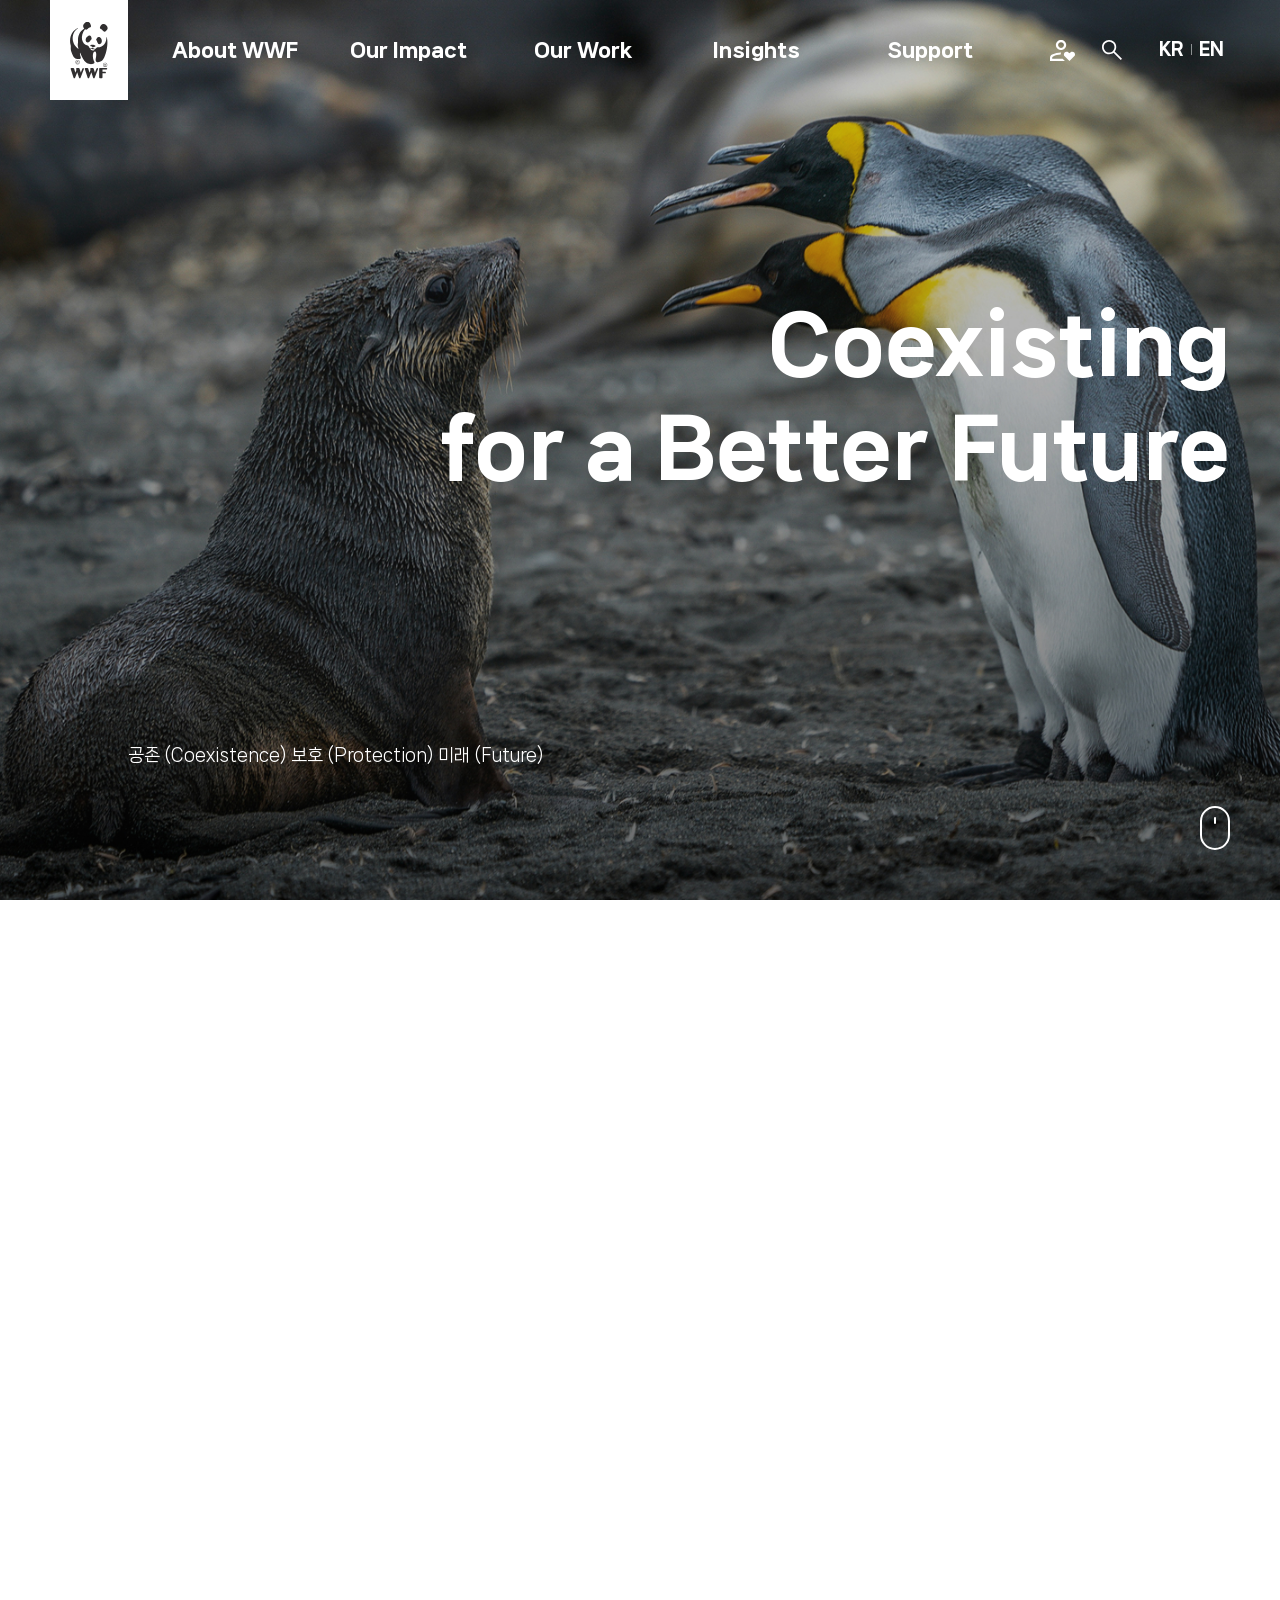
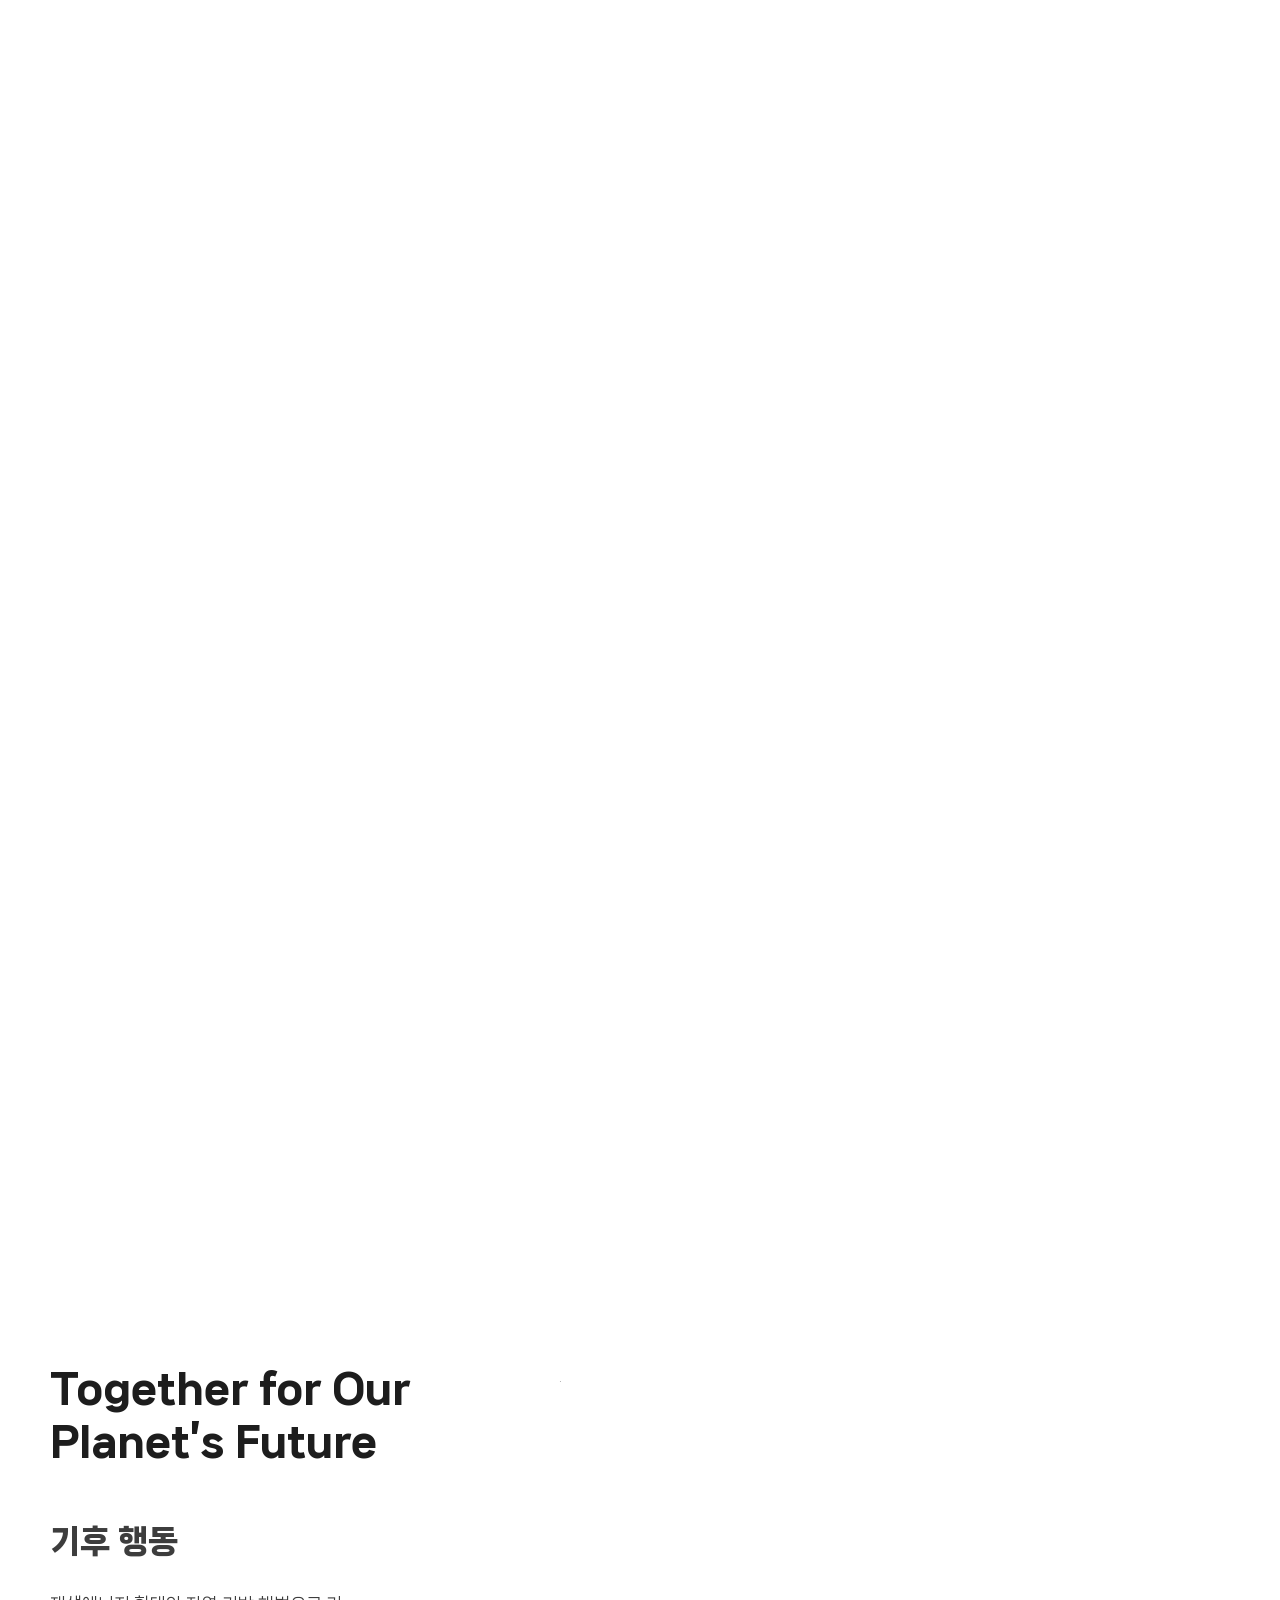
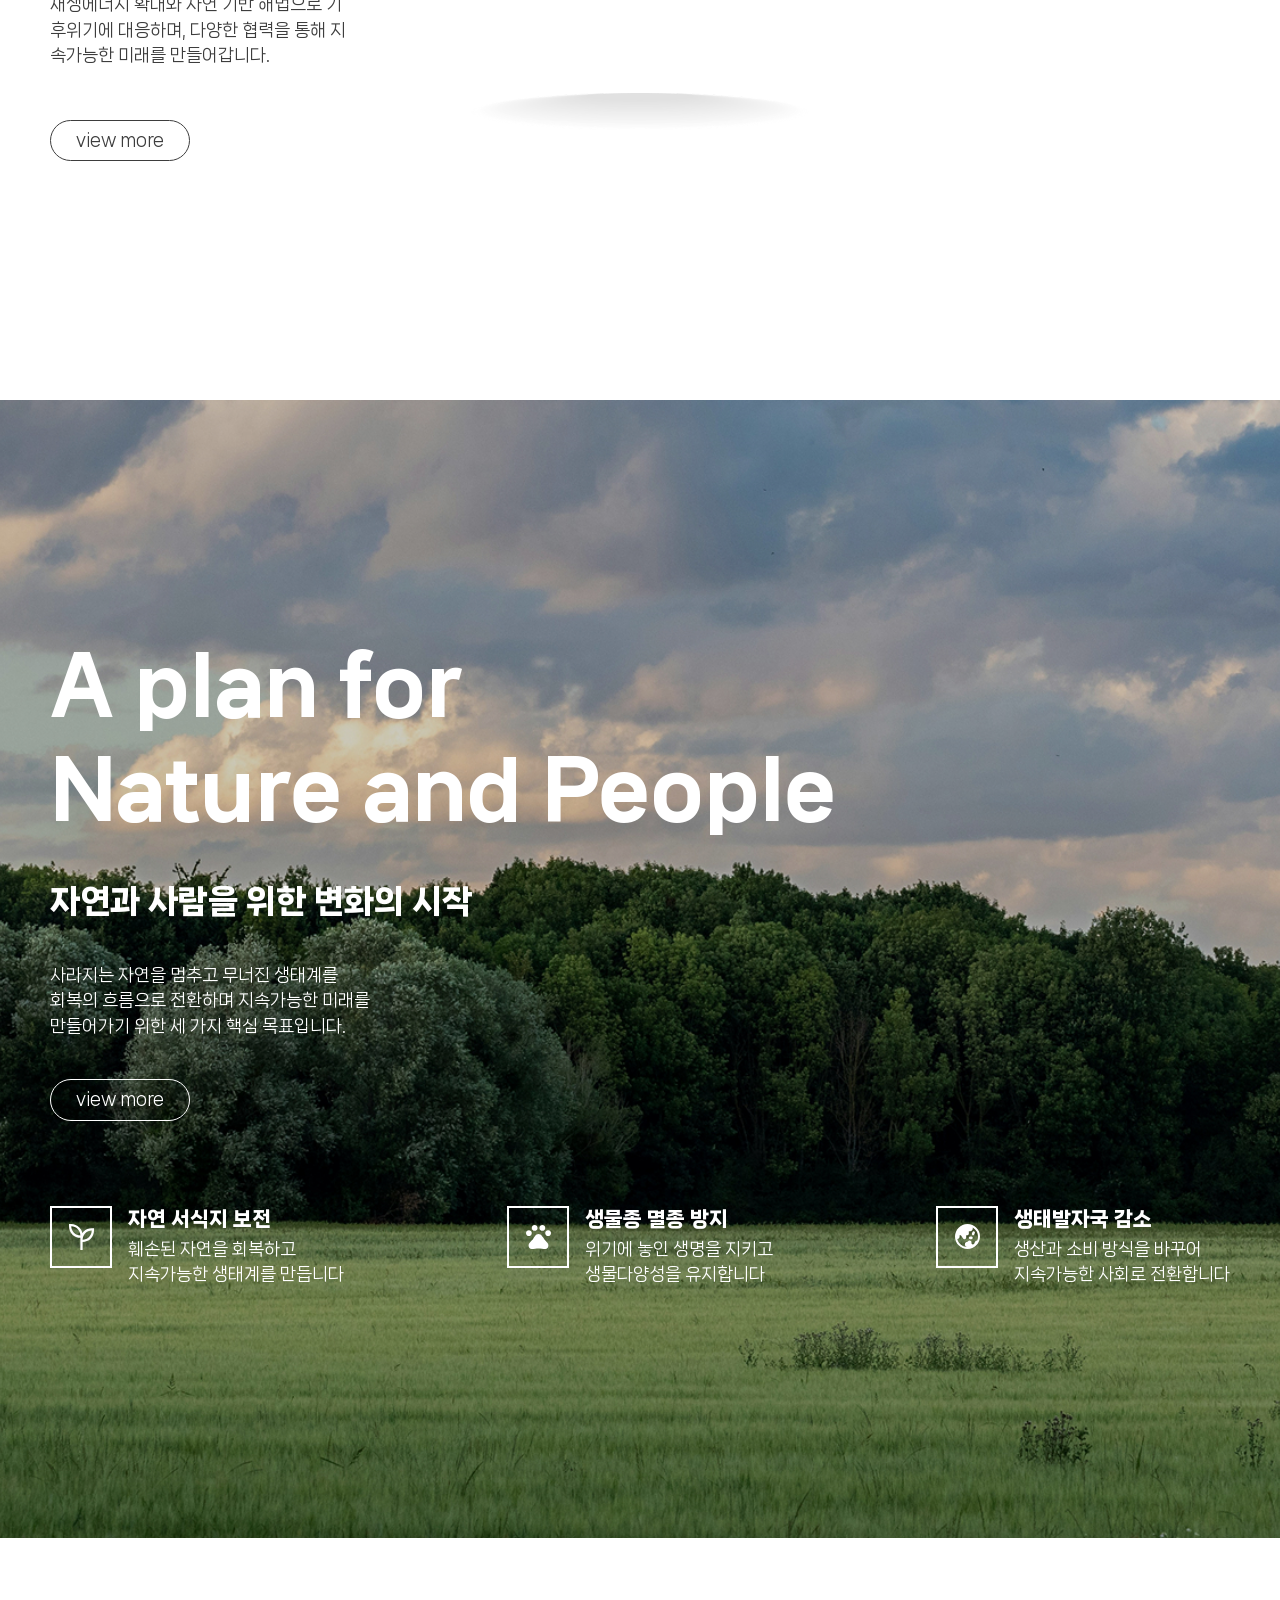
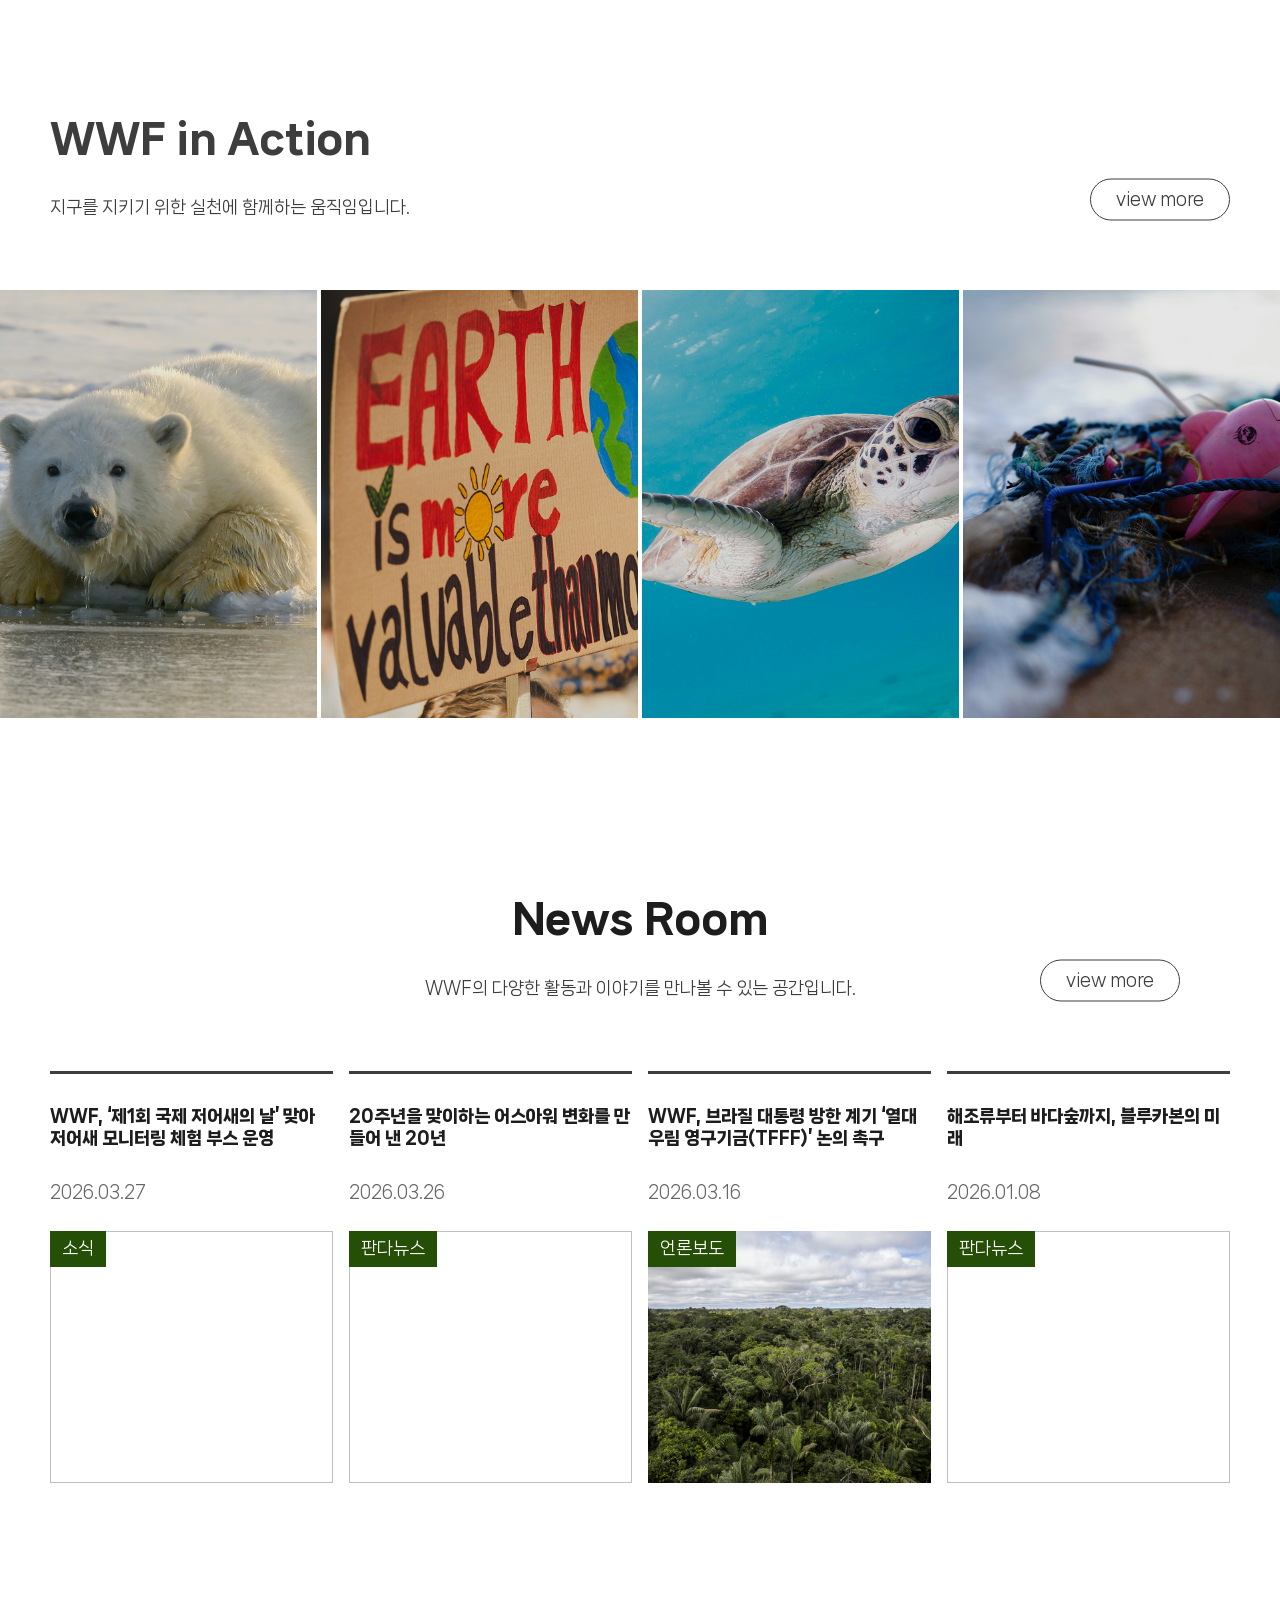
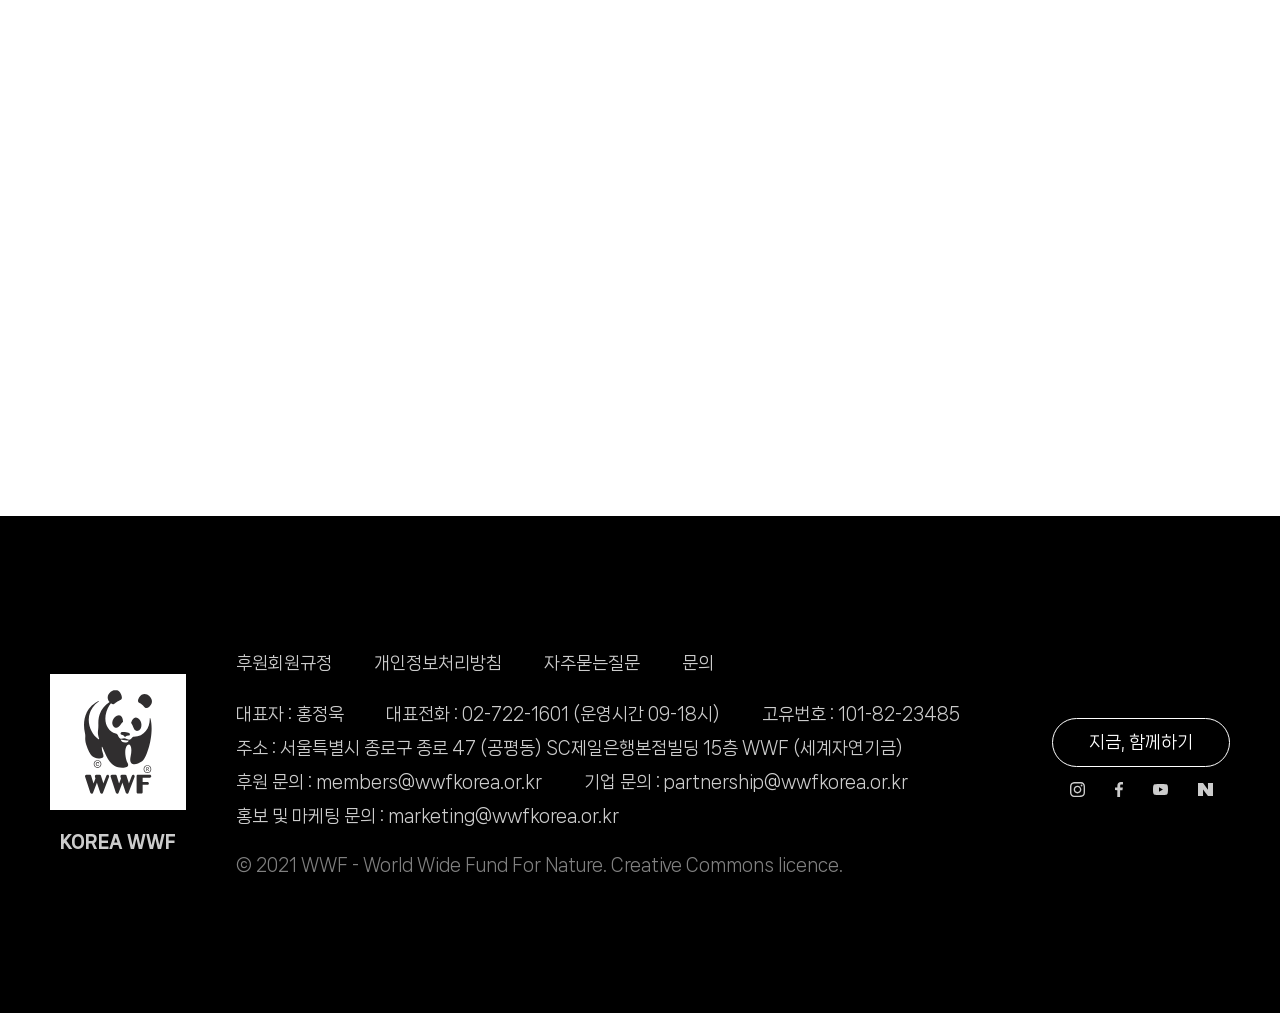
==== commit 0f24afb0: "260430 wwf" ====
--- a/wwf_new/index.html
+++ b/wwf_new/index.html
@@ -223,24 +223,53 @@
                     </div>
                 </div>
             </section>
-            <section class="support_pc">
-                <div class="wrapper">
-                    <div class="txt_wrap">
-                        <div class="txt ">
-                            <div class="tit">
-                                <h2>사라지는 터전 위에서<br>이들은 버티고 있습니다</h2>
-                                <p>이들의 시간이 얼마 남지 않았습니다.</p>
-                            </div>
-                            <div class="now">
-                                <a href="#n"><span>지금, 함께하기</span></a>
-                            </div>
-                        </div>
-                    </div>
-                    <div class="photo_wrap"> <!-- 안움직임 position:relative; 주기 -->
-                        <div class="photo_move" data-staus="end"> <!-- 이게 실제 움직임 position:absolute -->
-                            <img src="images/support.jpg">
-                        </div>
-                    </div>
+            <section class="campaign">
+                <div class="tit">
+                    <h2>WWF in Action</h2>
+                    <p>지구를 지키기 위한 실천에 함께하는 움직임입니다.</p>
+                </div>
+                <div class="list">
+                    <ul>
+                        <li>
+                            <a href="#n">
+                                <div class="photo"><img src="images/action01.jpg" alt="북극곰 가족"></div>
+                                <div class="txt">
+                                    <h3>북극곰 보호</h3>
+                                    <p>위기에 처한 북극곰을 마음으로 도와주세요!</p>
+                                </div>
+                            </a>
+                        </li>
+                        <li>
+                            <a href="#n">
+                                <div class="photo"><img src="images/action02.jpg" alt="환경운동 플랜카드"></div>
+                                <div class="txt">
+                                    <h3>기후위기</h3>
+                                    <p>함께 환경 보전에 동참해 기후변화를 막아주세요!</p>
+                                </div>
+                            </a>
+                        </li>
+                        <li>
+                            <a href="#n">
+                                <div class="photo"><img src="images/action03.jpg" alt="바다거북"></div>
+                                <div class="txt">
+                                    <h3>멸종위기 동물 보호</h3>
+                                    <p>멸종위기 동물들의 이야기에 귀 기울여주세요!</p>
+                                </div>
+                            </a>
+                        </li>
+                        <li>
+                            <a href="#n">
+                                <div class="photo"><img src="images/action04.jpg" alt="바다쓰레기"></div>
+                                <div class="txt">
+                                    <h3>플라스틱오염 제로</h3>
+                                    <p>플라스틱 줄이기 활동 지금 바로 동참해주세요!</p>
+                                </div>
+                            </a>
+                        </li>
+                    </ul>
+                </div>
+                <div class="more">
+                    <a href="#n"><span>view more</span></a>
                 </div>
             </section>
             <section class="support_mo">
@@ -256,55 +285,6 @@
                             </div>
                         </div>
                     </div>
-                </div>
-            </section>
-            <section class="campaign">
-                <div class="tit">
-                    <h2>WWF in Action</h2>
-                    <p>지구를 지키기 위한 실천에 함께하는 움직임입니다.</p>
-                </div>
-                <div class="list">
-                    <ul>
-                        <li>
-                            <a href="#n">
-                                <div class="photo"><img src="images/action01.jpg" alt="북극곰 가족"></div>
-                                <div class="txt">
-                                    <h3>북극곰 보호</h3>
-                                    <p>위기에 처한 북극곰을 마음으로 도와주세요!</p>
-                                </div>
-                            </a>
-                        </li>
-                        <li>
-                            <a href="#n">
-                                <div class="photo"><img src="images/action02.jpg" alt="환경운동 플랜카드"></div>
-                                <div class="txt">
-                                    <h3>기후위기</h3>
-                                    <p>함께 환경 보전에 동참해 기후변화를 막아주세요!</p>
-                                </div>
-                            </a>
-                        </li>
-                        <li>
-                            <a href="#n">
-                                <div class="photo"><img src="images/action03.jpg" alt="바다거북"></div>
-                                <div class="txt">
-                                    <h3>멸종위기 동물 보호</h3>
-                                    <p>멸종위기 동물들의 이야기에 귀 기울여주세요!</p>
-                                </div>
-                            </a>
-                        </li>
-                        <li>
-                            <a href="#n">
-                                <div class="photo"><img src="images/action04.jpg" alt="바다쓰레기"></div>
-                                <div class="txt">
-                                    <h3>플라스틱오염 제로</h3>
-                                    <p>플라스틱 줄이기 활동 지금 바로 동참해주세요!</p>
-                                </div>
-                            </a>
-                        </li>
-                    </ul>
-                </div>
-                <div class="more">
-                    <a href="#n"><span>view more</span></a>
                 </div>
             </section>
             <section class="news">
--- a/wwf_new/css/main_new02.css
+++ b/wwf_new/css/main_new02.css
@@ -851,121 +851,7 @@
     }
 }
 
-.support_pc {
-    position: relative;
-}
-.support_pc .wrapper {
-    /* display: flex;
-    flex-direction: column;
-    align-items: center; */
-    height: 200dvh;
-    padding-top: 164px;
-}
-.support_pc .txt_wrap {
-    text-align: center;
-    z-index: 10;
-    position: sticky;
-    top: 45%;
-    padding-bottom: 250px;
-}
-
-.support_pc .txt .tit h2 {
-    font-size: var(--font-size-tit);
-    font-weight: var(--font-weight-bold);
-    line-height: var(--line-height-tit);
-    margin-bottom: 30px;
-}
-
-.support_pc .txt .now {
-    margin: 40px 0 0 0;
-}
-
-.support_pc .txt .now a {
-    display: inline-block;
-    border: 1px solid var(--font-color-default);
-    border-radius: 30px;
-    padding: 11px 36px;
-    background-color: var(--color-w20);
-    backdrop-filter: blur(3px);
-}
-
-.support_pc.scroll .txt {
-    color: var(--color-white);
-}
-
-.support_pc.scroll .txt .now a {
-    border-color: var(--color-white);
-}
-
-.support_pc .photo_wrap {
-    display: block;
-    position: relative;
-    width: 702px;
-    height: 366px;
-    margin: 57px auto 0 auto;
-}
-
-.support_pc .photo_wrap .photo_move {
-    position: absolute;
-    left: 0;
-    top: 0;
-    overflow: hidden;
-    border-radius: 30px;
-}
-
-.support_pc .photo_wrap .photo_move img {
-    width: 100%;
-    height: 100%;
-    object-fit: cover;
-    vertical-align: top;
-}
-.support_mo{
-    display: none;
-}
-
-@media screen and (max-width:1250px) {
-    .support_pc{
-        display: none;
-    }
-    .support_mo {
-        display: block;
-        background: url(../images/support.jpg) no-repeat center center/ cover;
-        color: var(--color-white);
-    }
-    .support_mo .wrapper {
-        /* display: flex;
-        flex-direction: column;
-        align-items: center; */
-        height: 100dvh;
-        padding-top: 400px;
-    }
-
-    .support_mo .txt_wrap {
-        text-align: center;
-        z-index: 10;
-        top: 45%;
-    }
-
-    .support_mo .txt .tit h2 {
-        font-size: var(--font-size-tit);
-        font-weight: var(--font-weight-bold);
-        line-height: var(--line-height-tit);
-        margin-bottom: 30px;
-    }
-
-    .support_mo .txt .now {
-        margin: 40px 0 0 0;
-    }
-
-    .support_mo .txt .now a {
-        display: inline-block;
-        border: 1px solid var(--color-white);
-        border-radius: 30px;
-        padding: 11px 36px;
-        background-color: var(--color-w20);
-        backdrop-filter: blur(3px);
-    }
-}
+
 
 .campaign {
     margin-top: clamp(80px, 17.4vw, 174px);
@@ -1075,7 +961,7 @@
     }
 
     .campaign .list {
-        margin-top: 60px;
+        margin: 60px 0 60px 0;
     }
 
     .campaign .list ul {
@@ -1145,6 +1031,122 @@
     }
 }
 
+.support_pc {
+    position: relative;
+}
+.support_pc .wrapper {
+    /* display: flex;
+    flex-direction: column;
+    align-items: center; */
+    height: 200dvh;
+    padding-top: 164px;
+}
+.support_pc .txt_wrap {
+    text-align: center;
+    z-index: 10;
+    position: sticky;
+    top: 45%;
+    padding-bottom: 250px;
+}
+
+.support_pc .txt .tit h2 {
+    font-size: var(--font-size-tit);
+    font-weight: var(--font-weight-bold);
+    line-height: var(--line-height-tit);
+    margin-bottom: 30px;
+}
+
+.support_pc .txt .now {
+    margin: 40px 0 0 0;
+}
+
+.support_pc .txt .now a {
+    display: inline-block;
+    border: 1px solid var(--font-color-default);
+    border-radius: 30px;
+    padding: 11px 36px;
+    background-color: var(--color-w20);
+    backdrop-filter: blur(3px);
+}
+
+.support_pc.scroll .txt {
+    color: var(--color-white);
+}
+
+.support_pc.scroll .txt .now a {
+    border-color: var(--color-white);
+}
+
+.support_pc .photo_wrap {
+    display: block;
+    position: relative;
+    width: 702px;
+    height: 366px;
+    margin: 57px auto 0 auto;
+}
+
+.support_pc .photo_wrap .photo_move {
+    position: absolute;
+    left: 0;
+    top: 0;
+    overflow: hidden;
+    border-radius: 30px;
+}
+
+.support_pc .photo_wrap .photo_move img {
+    width: 100%;
+    height: 100%;
+    object-fit: cover;
+    vertical-align: top;
+}
+.support_mo{
+    display: none;
+}
+
+@media screen and (max-width:1250px) {
+    .support_pc{
+        display: none;
+    }
+    .support_mo {
+        display: block;
+        background: url(../images/support.jpg) no-repeat center center/ cover;
+        color: var(--color-white);
+    }
+    .support_mo .wrapper {
+        /* display: flex;
+        flex-direction: column;
+        align-items: center; */
+        height: 100dvh;
+        padding-top: 400px;
+    }
+
+    .support_mo .txt_wrap {
+        text-align: center;
+        z-index: 10;
+        top: 45%;
+    }
+
+    .support_mo .txt .tit h2 {
+        font-size: var(--font-size-tit);
+        font-weight: var(--font-weight-bold);
+        line-height: var(--line-height-tit);
+        margin-bottom: 30px;
+    }
+
+    .support_mo .txt .now {
+        margin: 40px 0 0 0;
+    }
+
+    .support_mo .txt .now a {
+        display: inline-block;
+        border: 1px solid var(--color-white);
+        border-radius: 30px;
+        padding: 11px 36px;
+        background-color: var(--color-w20);
+        backdrop-filter: blur(3px);
+    }
+}
+
 .news {
     position: relative;
     margin: clamp(80px, 17.4vw, 174px) var(--wrapper-margin) 0 var(--wrapper-margin);
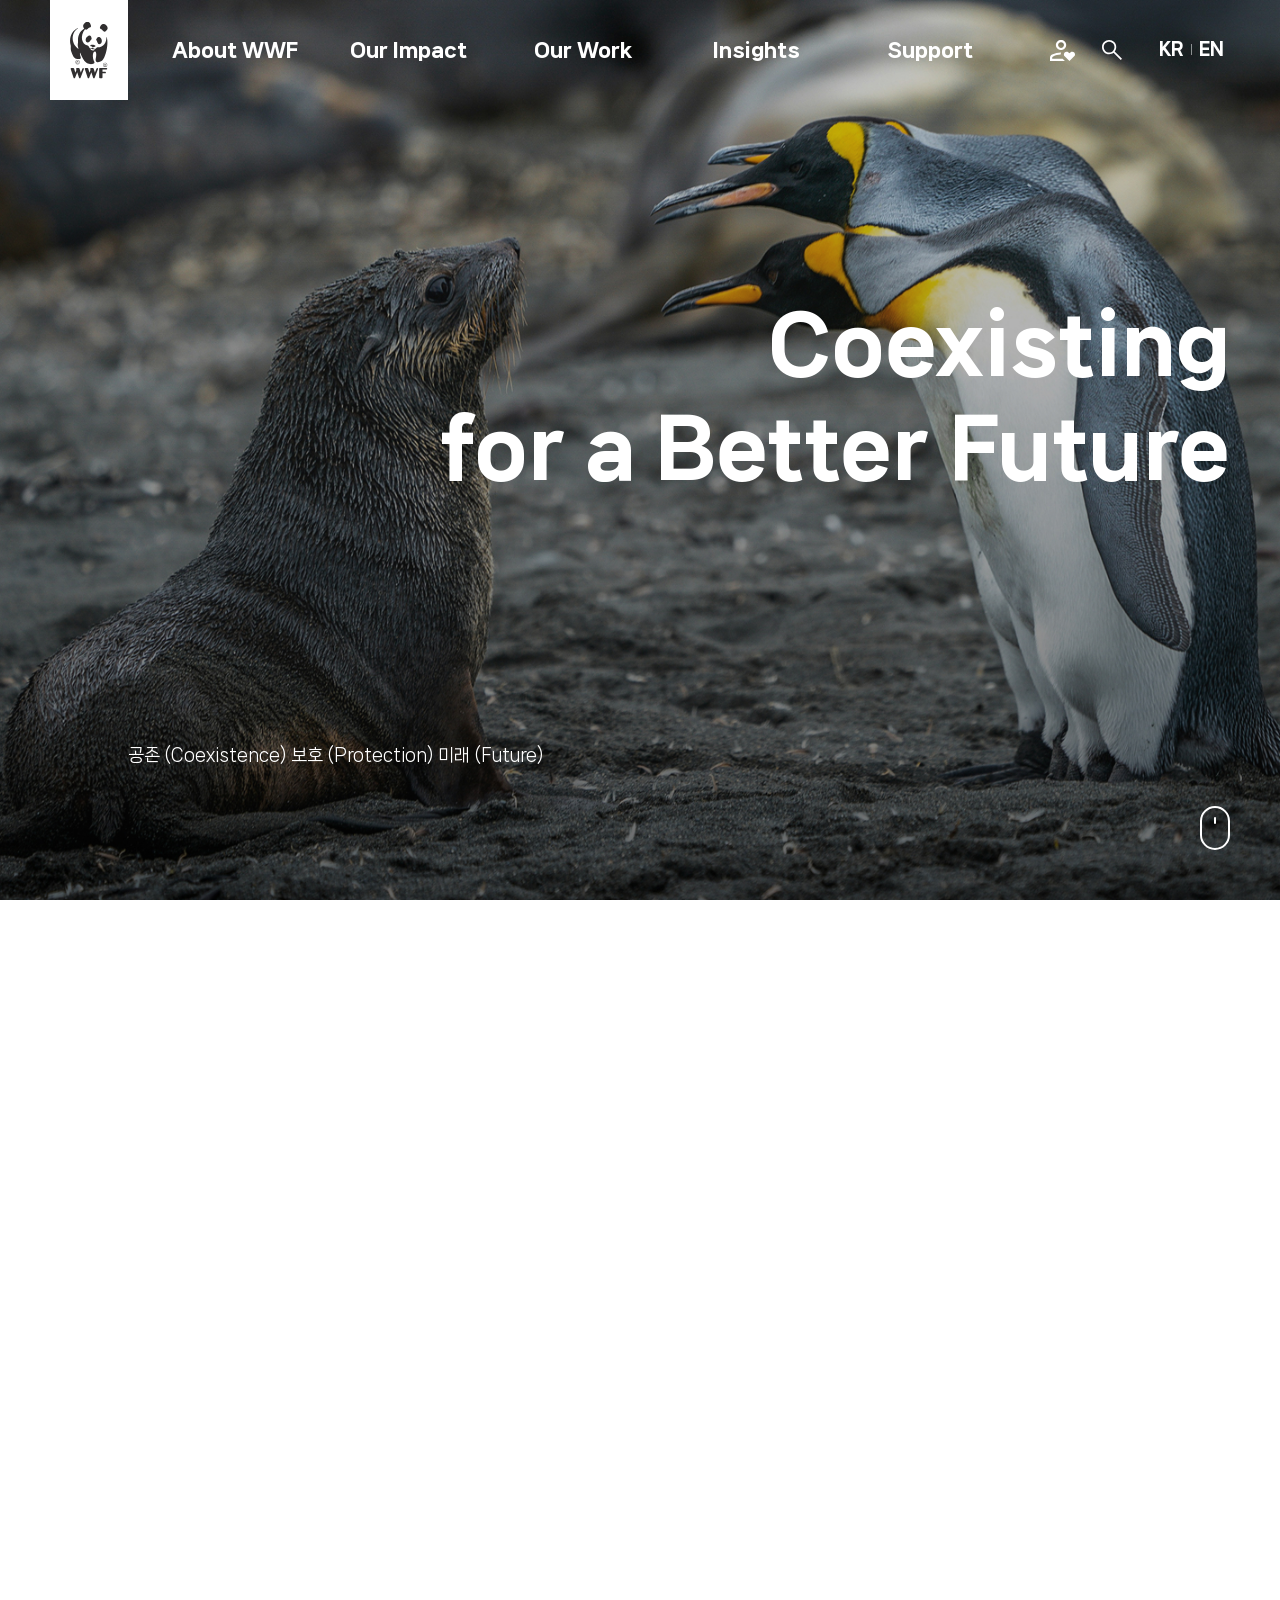
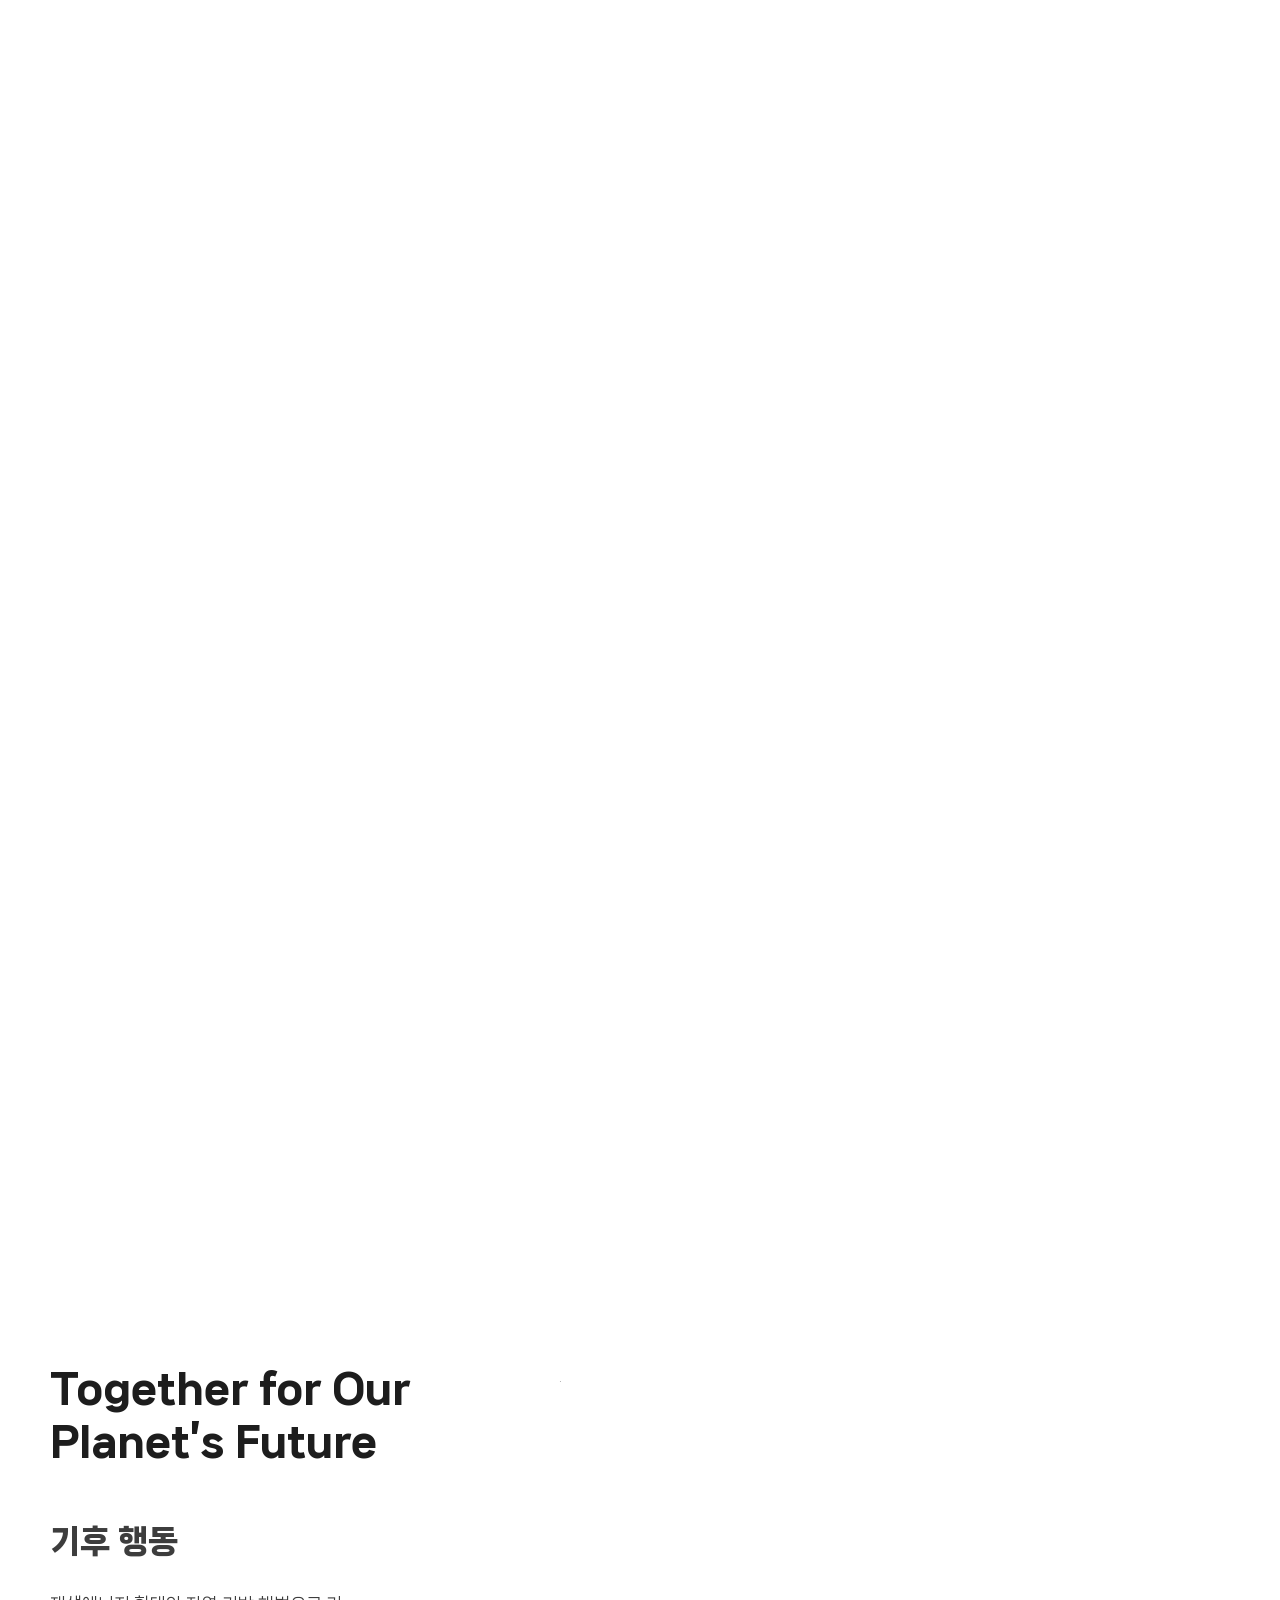
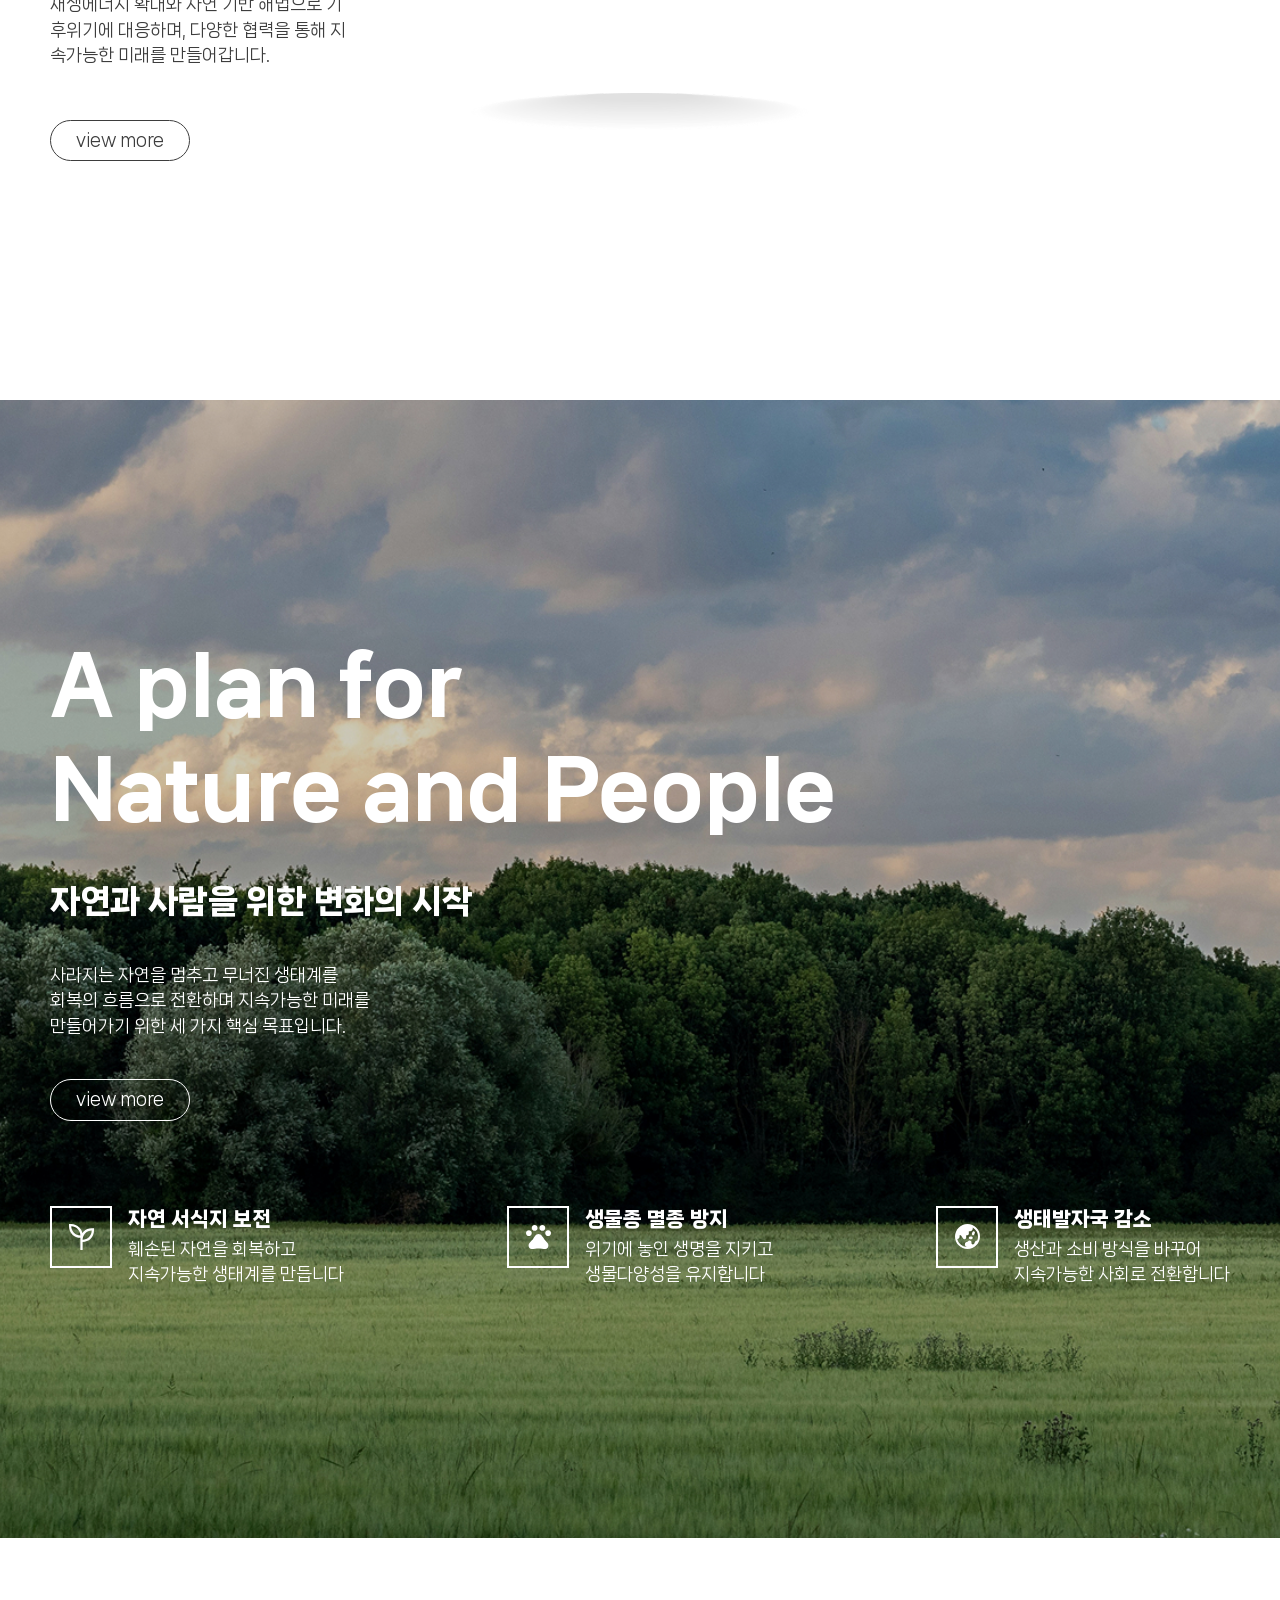
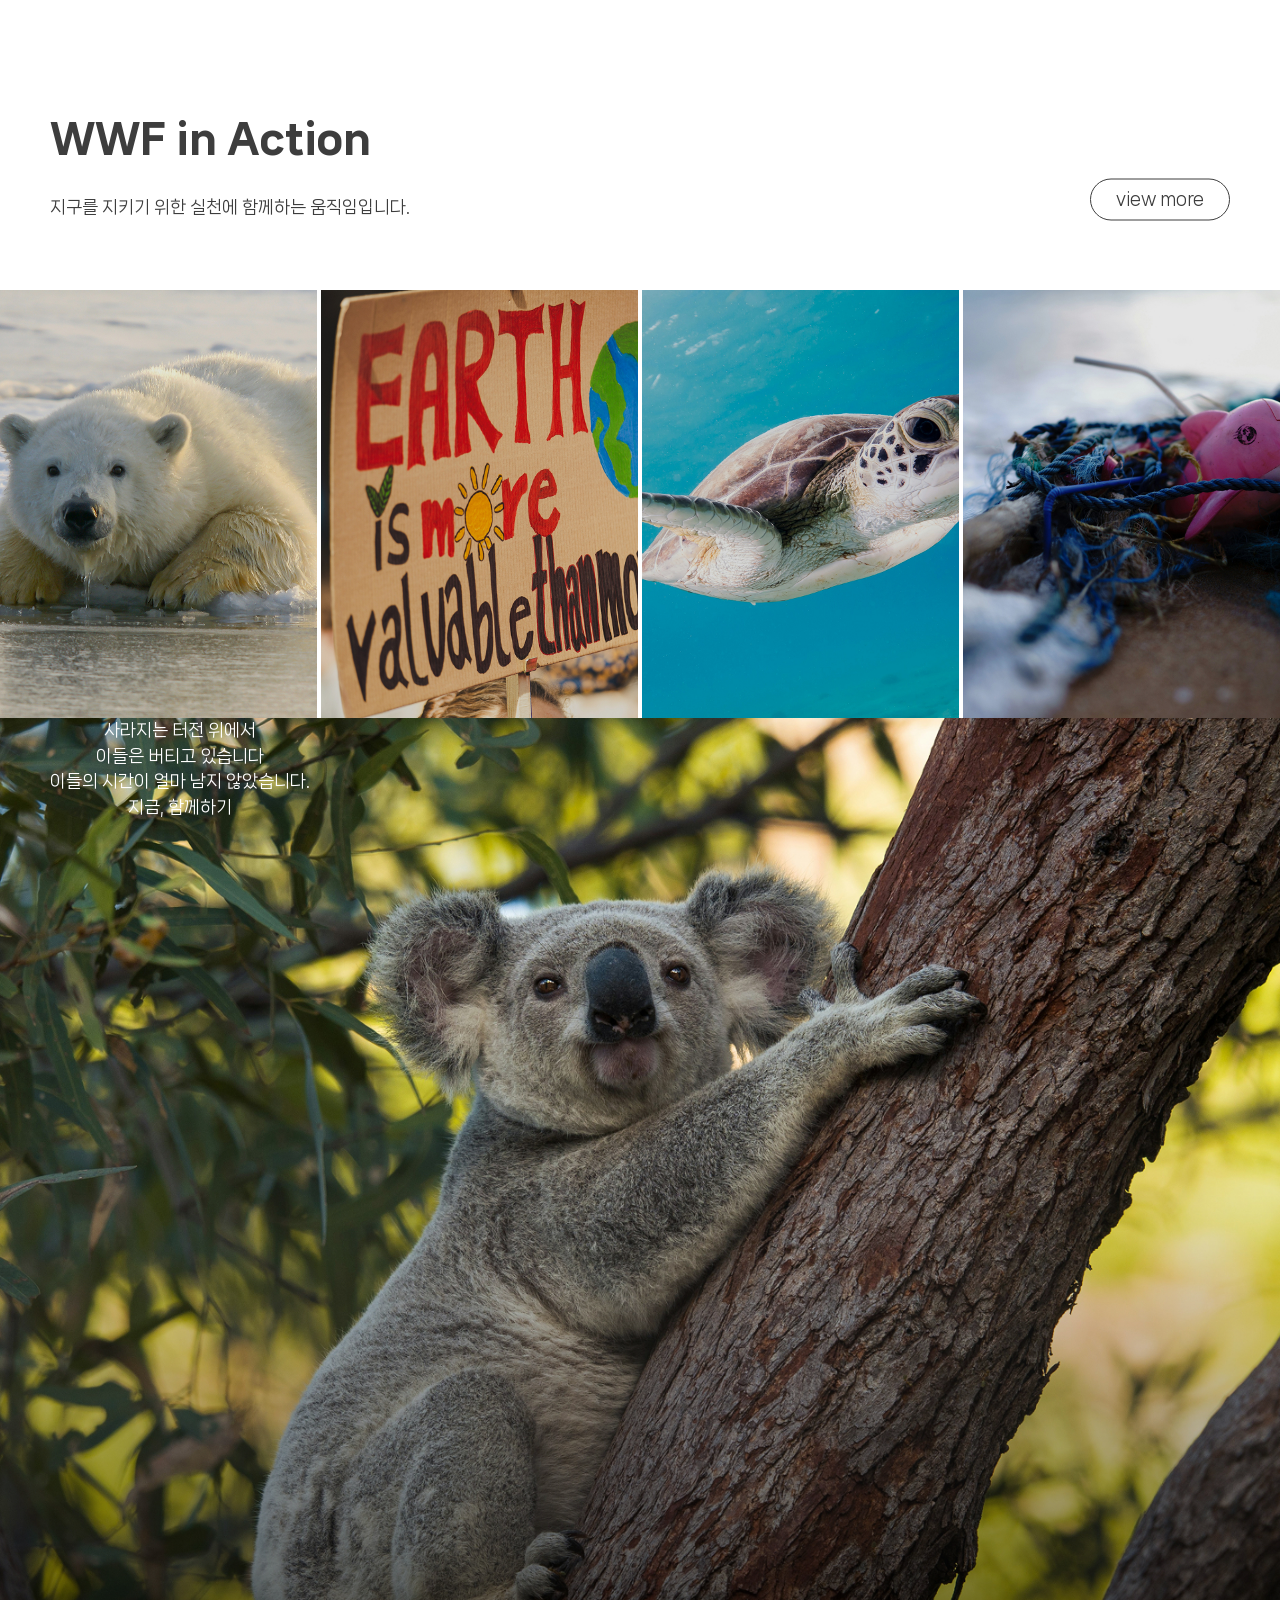
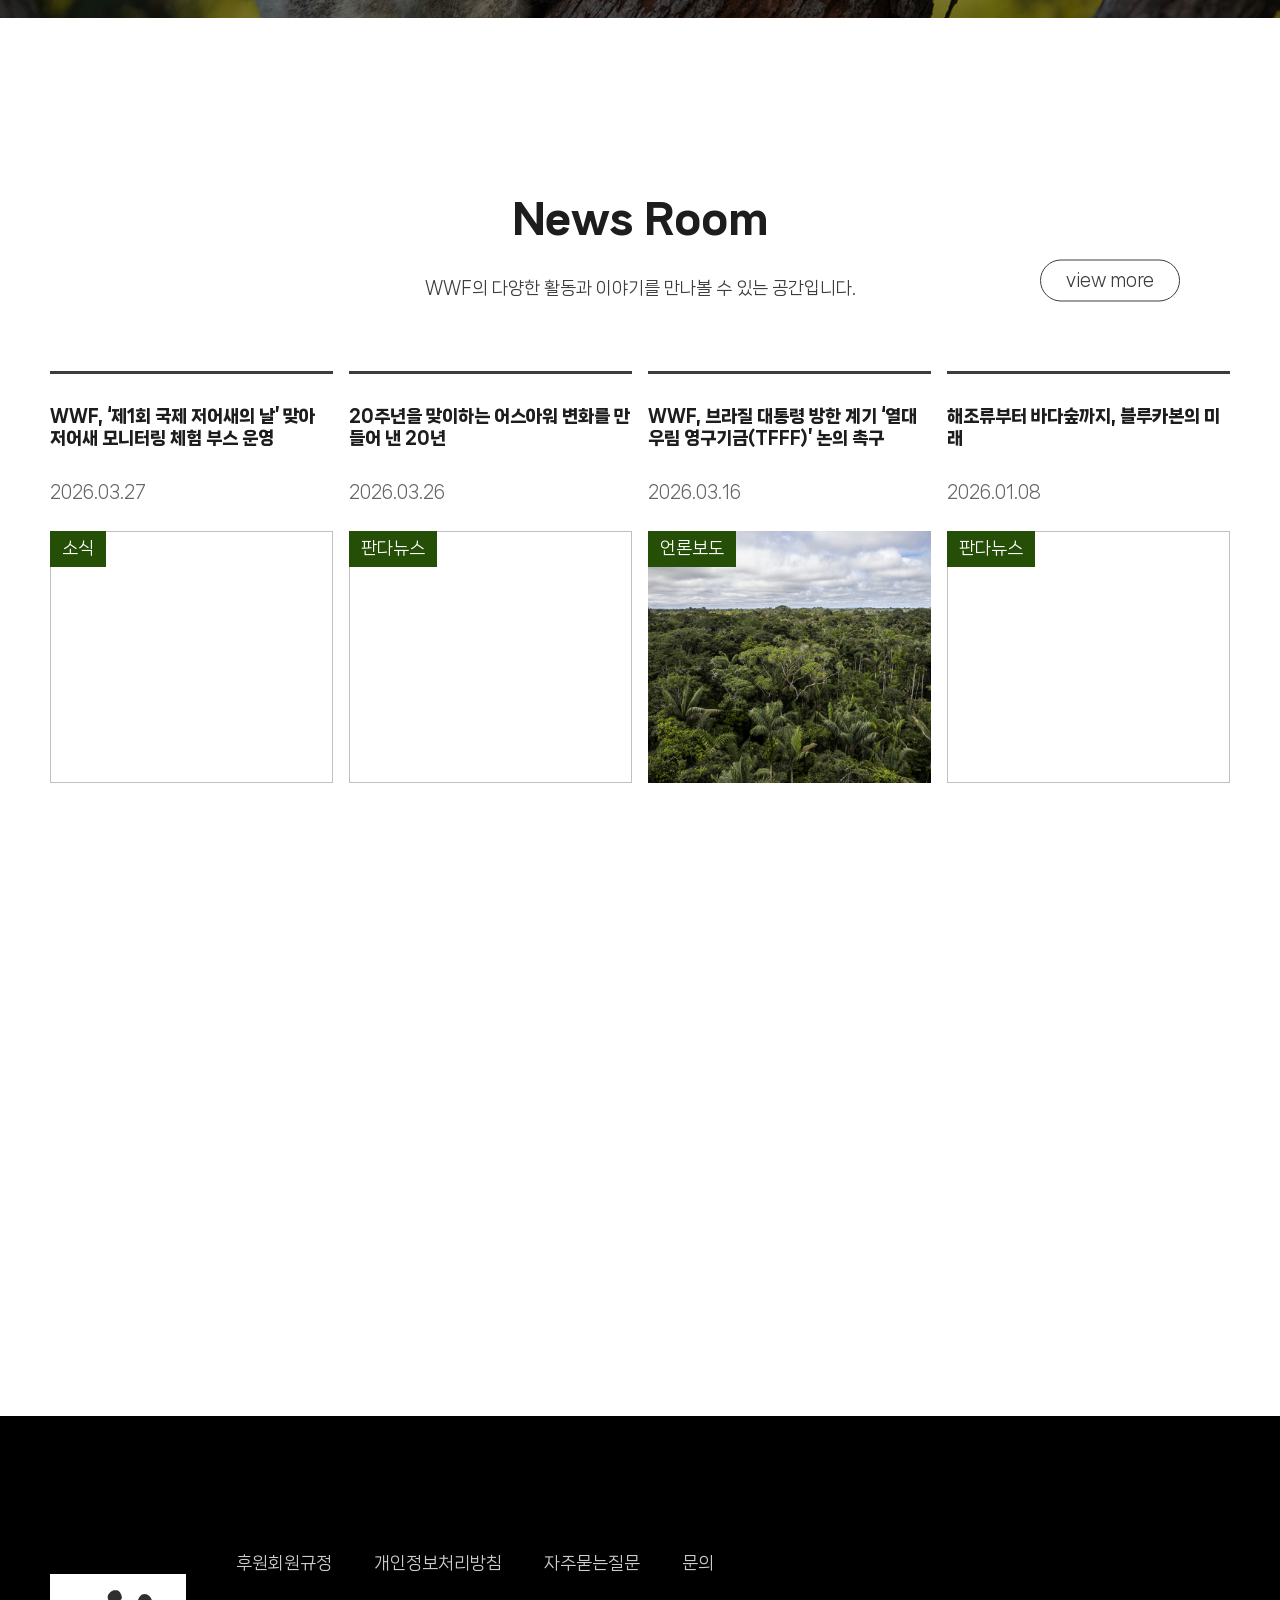
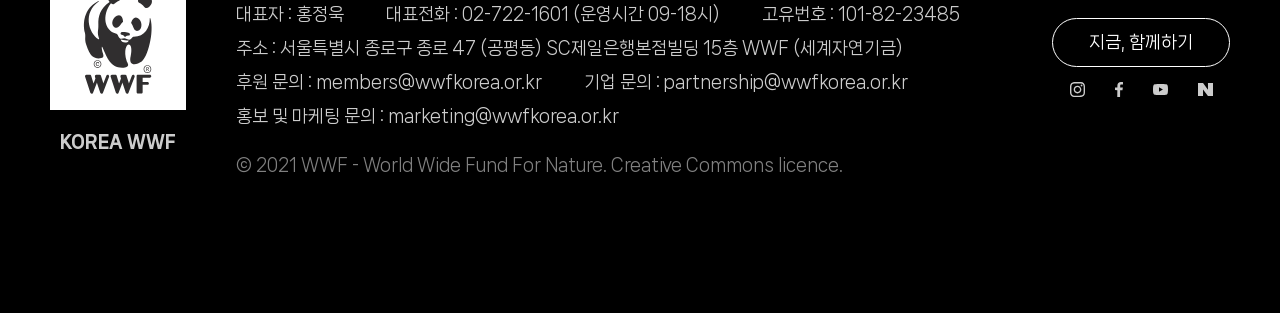
==== commit e9cfdc91: "260430 wwf" ====
--- a/wwf_new/index.html
+++ b/wwf_new/index.html
@@ -272,7 +272,7 @@
                     <a href="#n"><span>view more</span></a>
                 </div>
             </section>
-            <section class="support_mo">
+            <section class="support">
                 <div class="wrapper">
                     <div class="txt_wrap">
                         <div class="txt ">
--- a/wwf_new/css/main_new02.css
+++ b/wwf_new/css/main_new02.css
@@ -1031,121 +1031,14 @@
     }
 }
 
-.support_pc {
-    position: relative;
-}
-.support_pc .wrapper {
-    /* display: flex;
-    flex-direction: column;
-    align-items: center; */
-    height: 200dvh;
-    padding-top: 164px;
-}
-.support_pc .txt_wrap {
+.support {
+    background: url(../images/support.jpg) no-repeat center center / cover;
+    height: 100dvh;
+    color: var(--color-white);
     text-align: center;
-    z-index: 10;
-    position: sticky;
-    top: 45%;
-    padding-bottom: 250px;
-}
-
-.support_pc .txt .tit h2 {
-    font-size: var(--font-size-tit);
-    font-weight: var(--font-weight-bold);
-    line-height: var(--line-height-tit);
-    margin-bottom: 30px;
-}
-
-.support_pc .txt .now {
-    margin: 40px 0 0 0;
-}
-
-.support_pc .txt .now a {
-    display: inline-block;
-    border: 1px solid var(--font-color-default);
-    border-radius: 30px;
-    padding: 11px 36px;
-    background-color: var(--color-w20);
-    backdrop-filter: blur(3px);
-}
-
-.support_pc.scroll .txt {
-    color: var(--color-white);
-}
-
-.support_pc.scroll .txt .now a {
-    border-color: var(--color-white);
-}
-
-.support_pc .photo_wrap {
-    display: block;
-    position: relative;
-    width: 702px;
-    height: 366px;
-    margin: 57px auto 0 auto;
-}
-
-.support_pc .photo_wrap .photo_move {
-    position: absolute;
-    left: 0;
-    top: 0;
-    overflow: hidden;
-    border-radius: 30px;
-}
-
-.support_pc .photo_wrap .photo_move img {
-    width: 100%;
-    height: 100%;
-    object-fit: cover;
-    vertical-align: top;
-}
-.support_mo{
-    display: none;
-}
-
-@media screen and (max-width:1250px) {
-    .support_pc{
-        display: none;
-    }
-    .support_mo {
-        display: block;
-        background: url(../images/support.jpg) no-repeat center center/ cover;
-        color: var(--color-white);
-    }
-    .support_mo .wrapper {
-        /* display: flex;
-        flex-direction: column;
-        align-items: center; */
-        height: 100dvh;
-        padding-top: 400px;
-    }
-
-    .support_mo .txt_wrap {
-        text-align: center;
-        z-index: 10;
-        top: 45%;
-    }
-
-    .support_mo .txt .tit h2 {
-        font-size: var(--font-size-tit);
-        font-weight: var(--font-weight-bold);
-        line-height: var(--line-height-tit);
-        margin-bottom: 30px;
-    }
-
-    .support_mo .txt .now {
-        margin: 40px 0 0 0;
-    }
-
-    .support_mo .txt .now a {
-        display: inline-block;
-        border: 1px solid var(--color-white);
-        border-radius: 30px;
-        padding: 11px 36px;
-        background-color: var(--color-w20);
-        backdrop-filter: blur(3px);
-    }
-}
+    display: flex;
+}
+
 
 .news {
     position: relative;
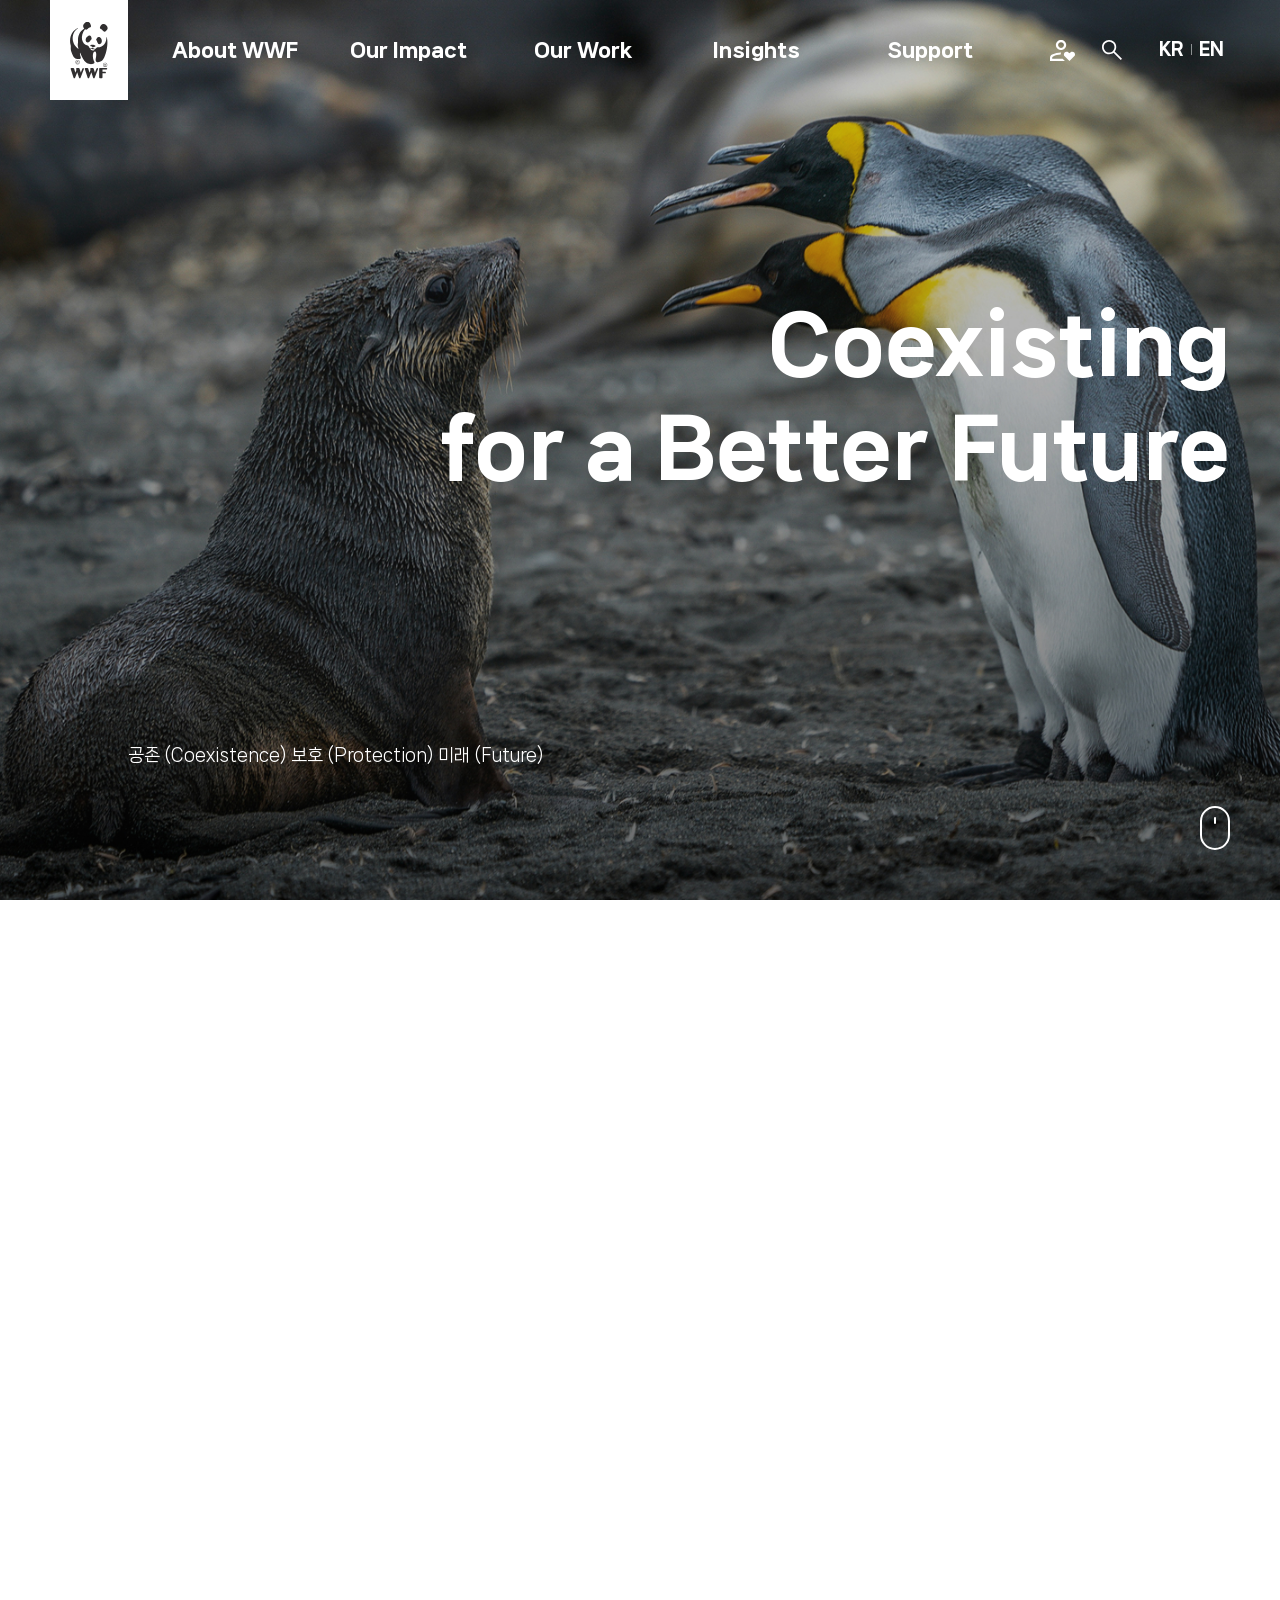
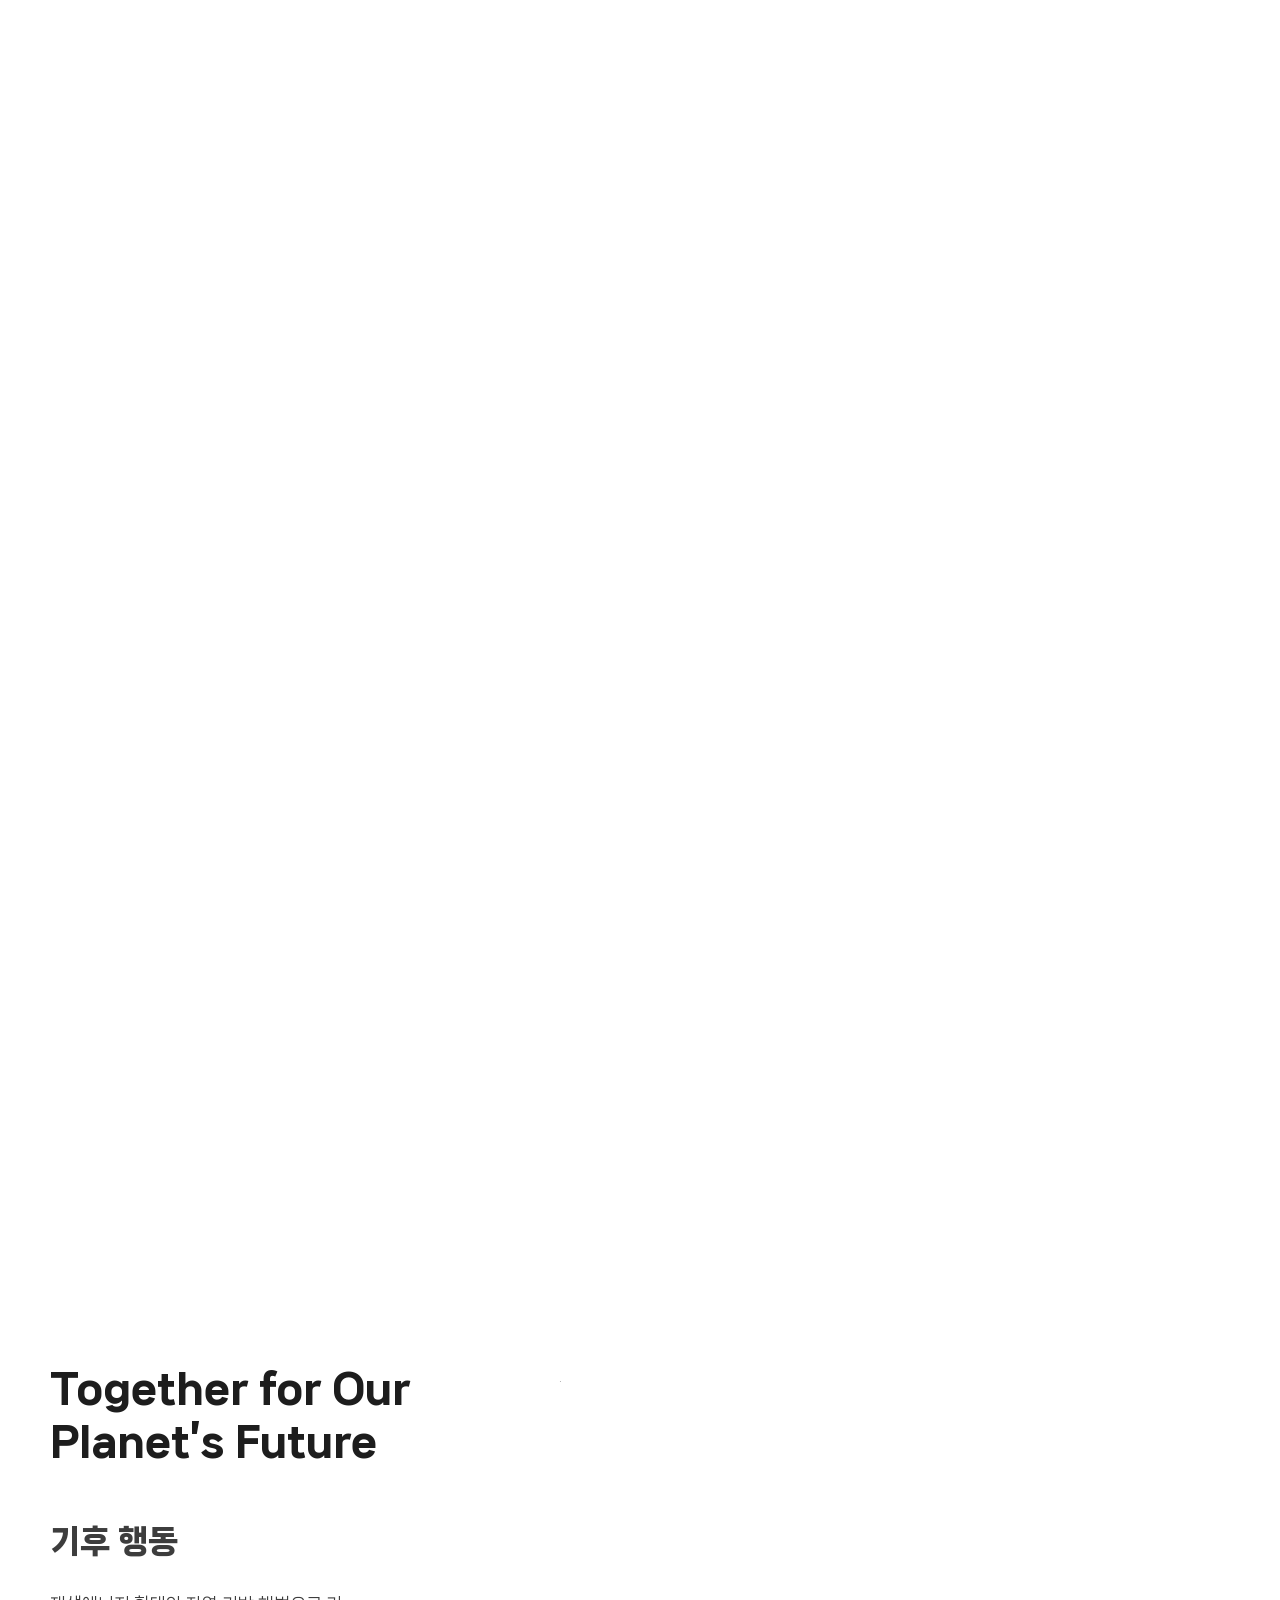
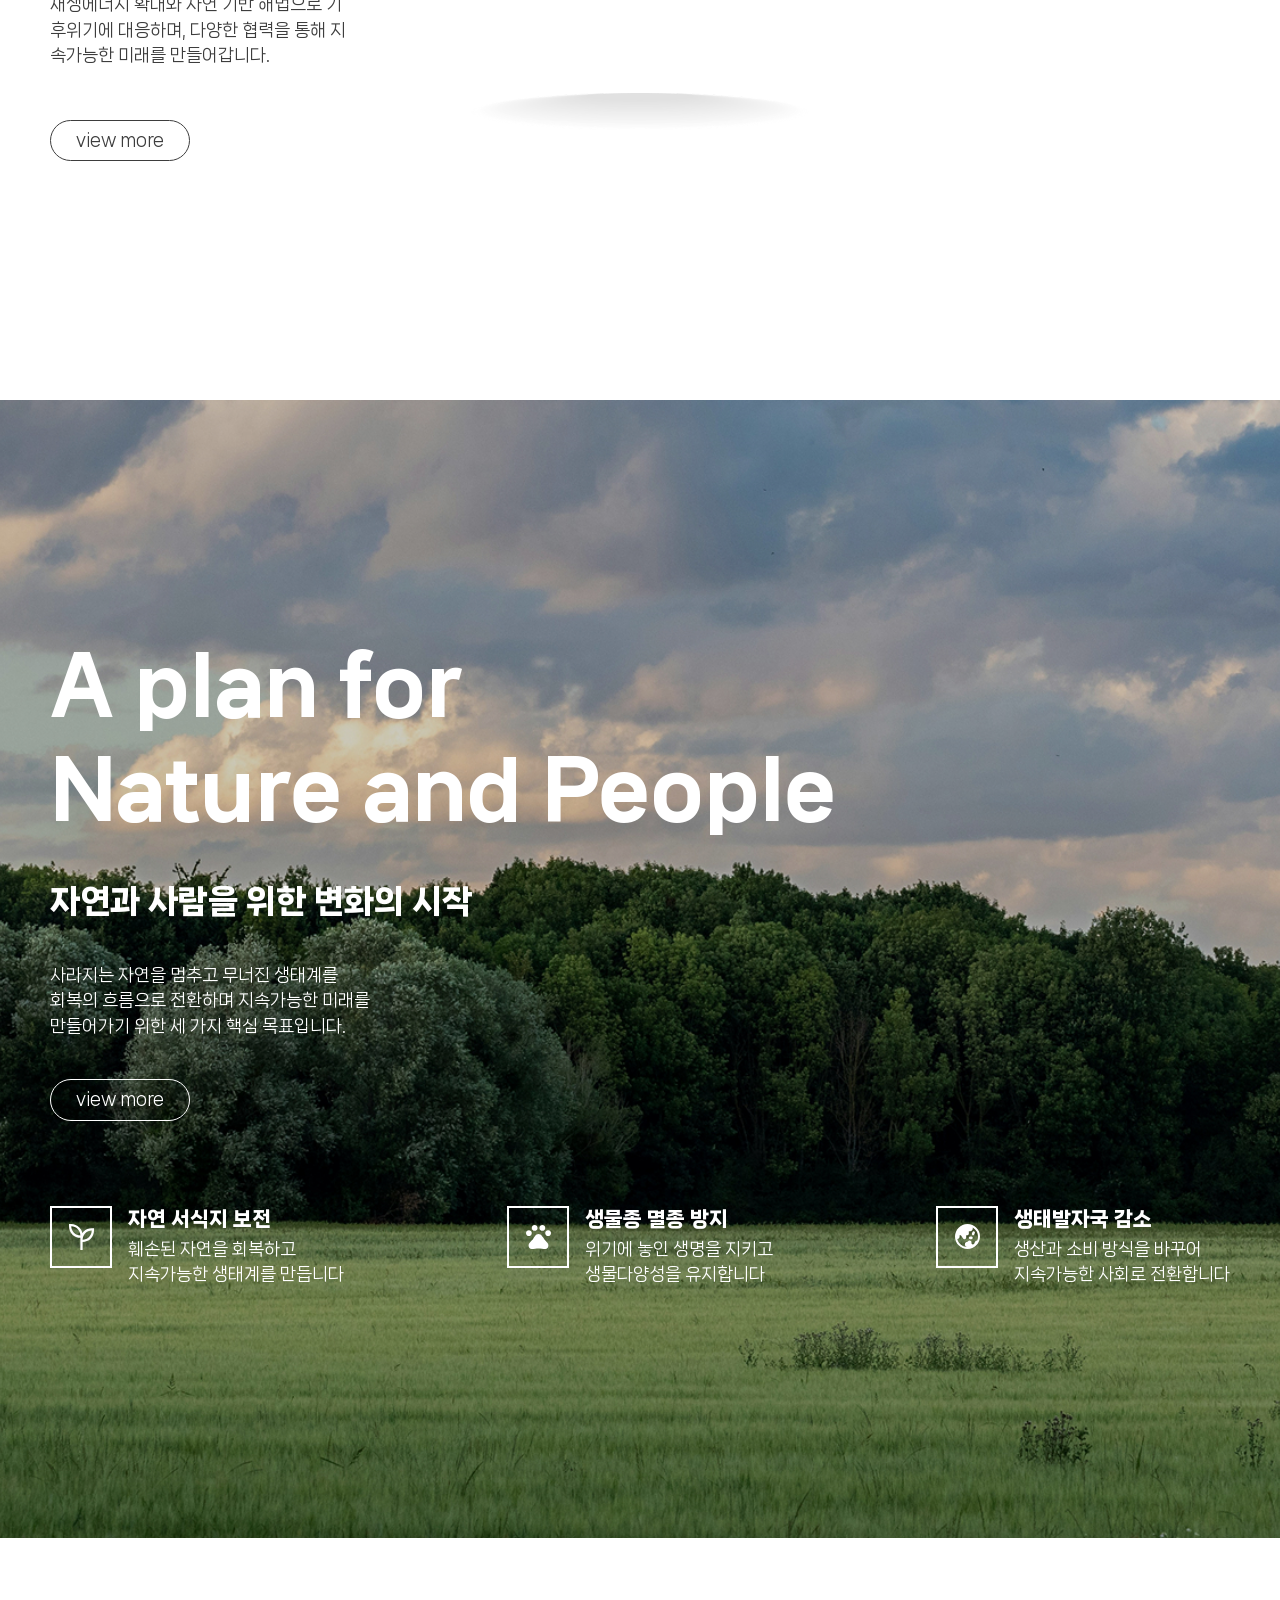
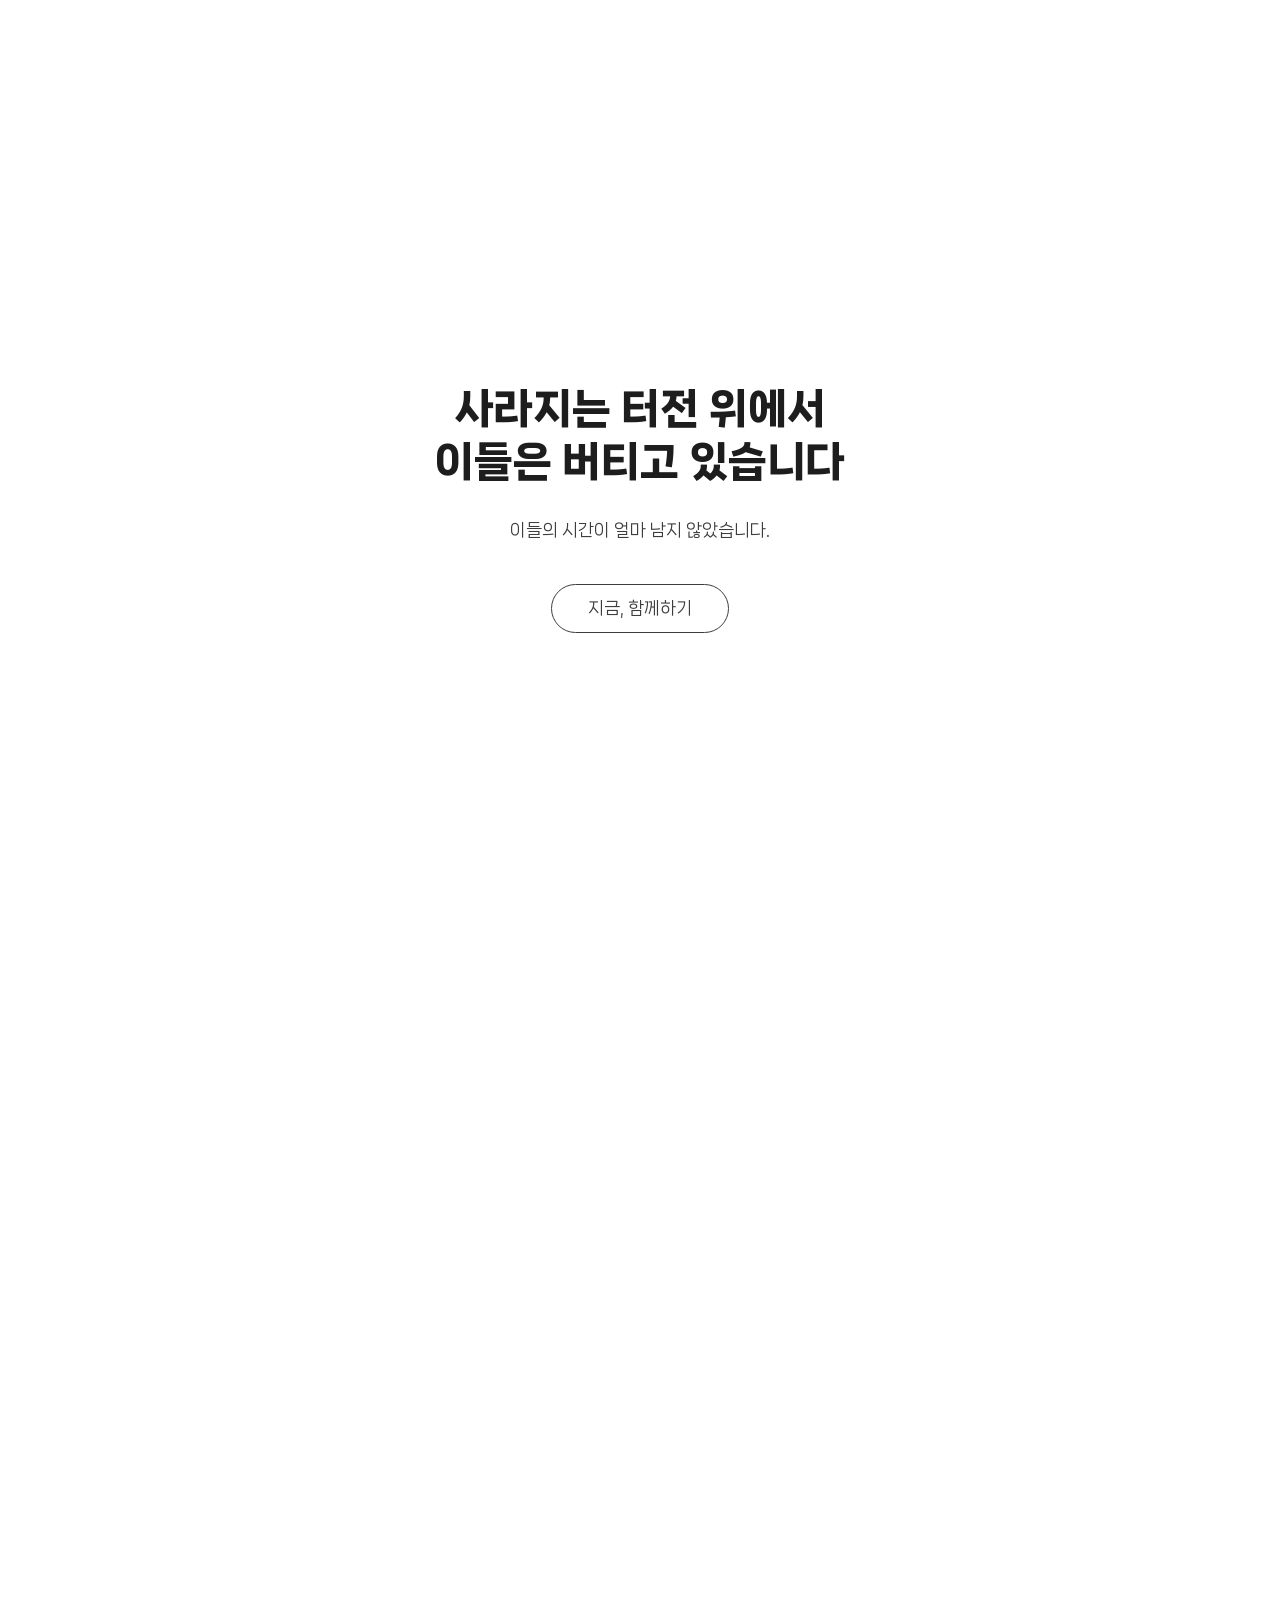
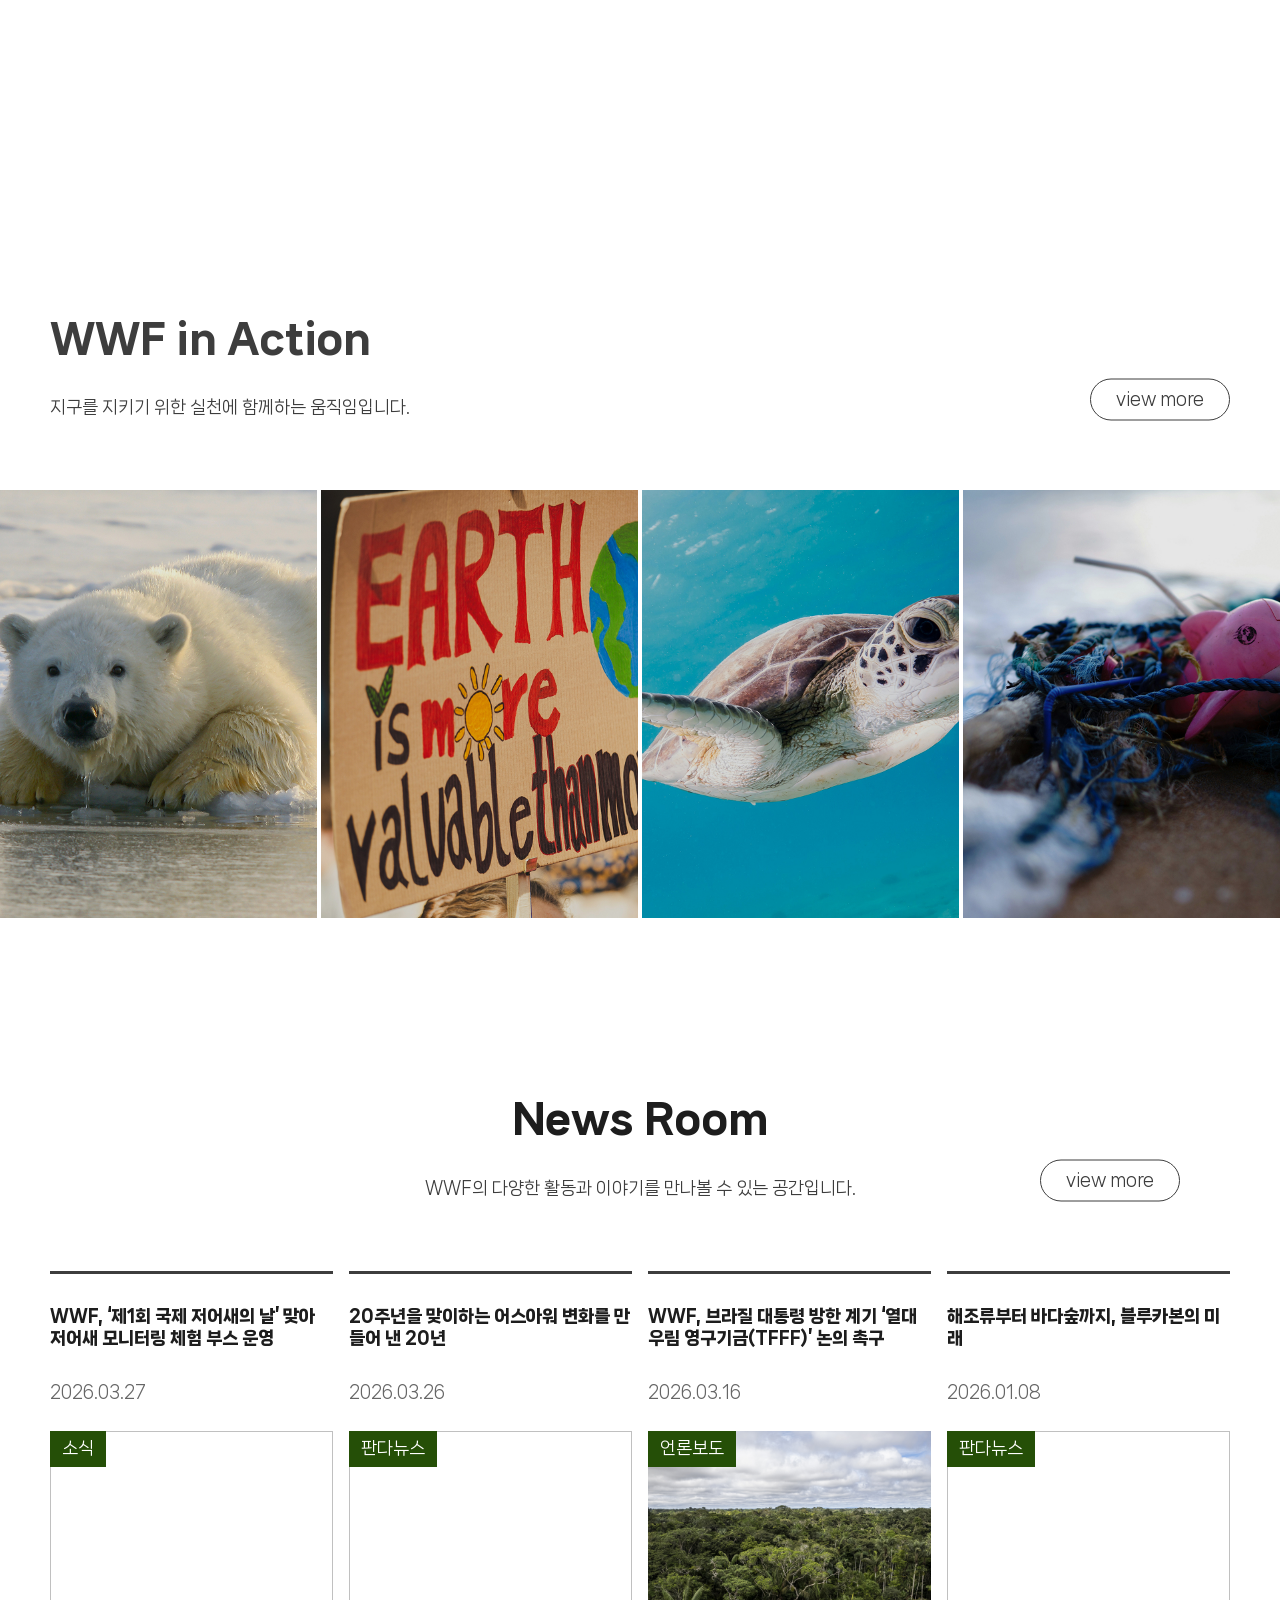
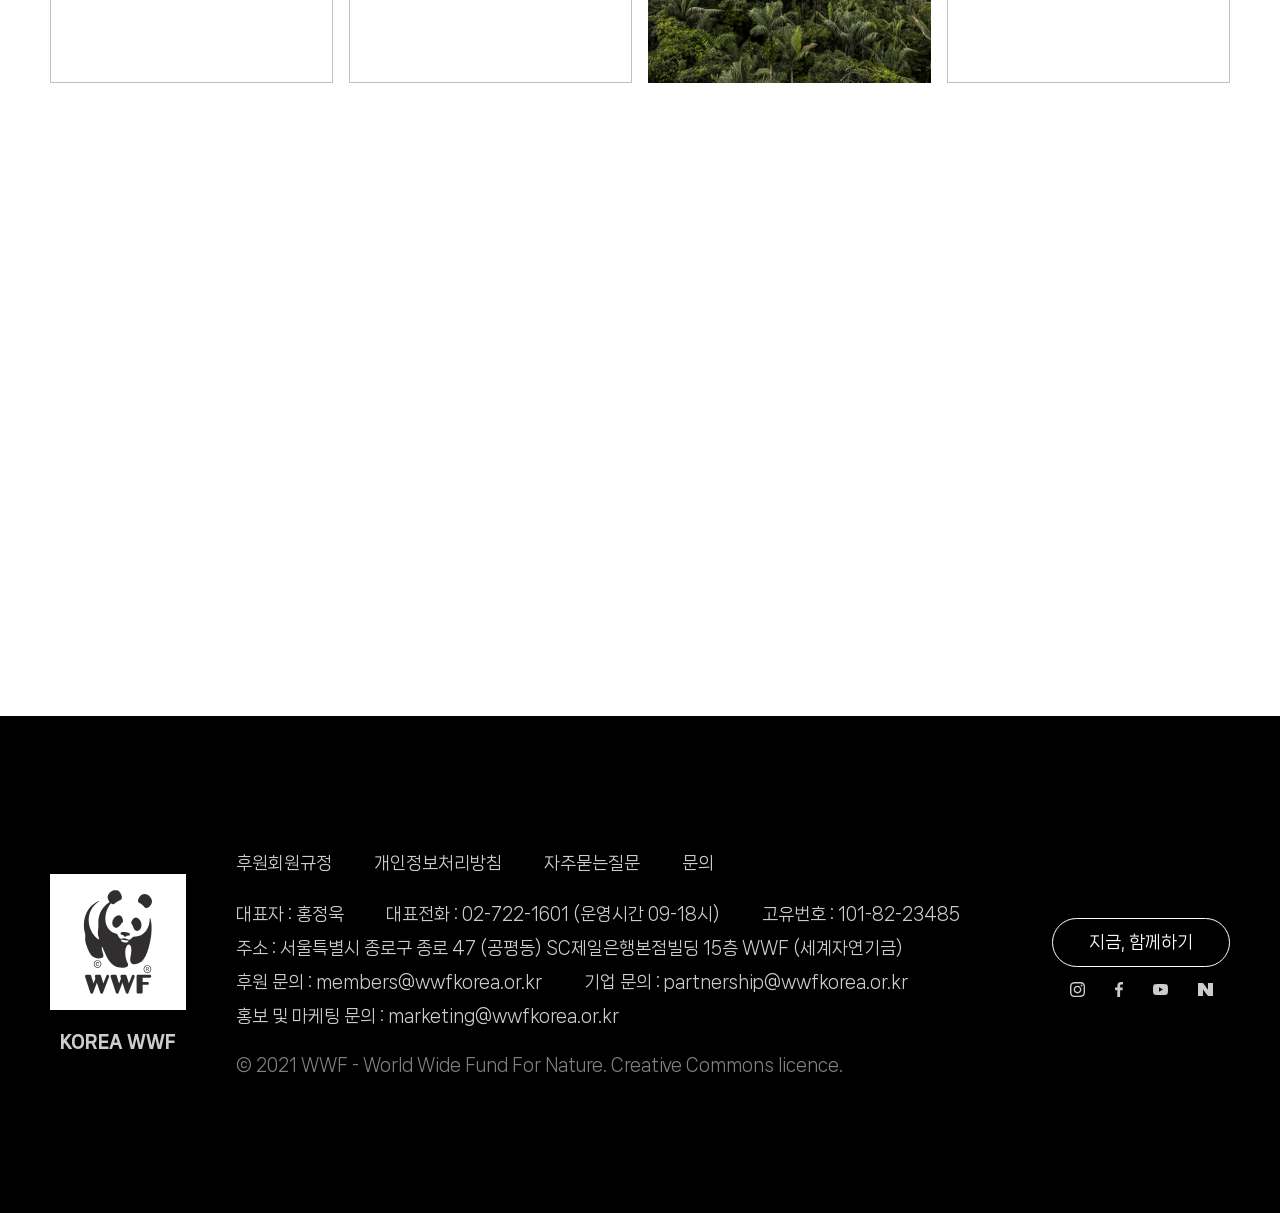
==== commit f2697f57: "260504 wwf" ====
--- a/wwf_new/index.html
+++ b/wwf_new/index.html
@@ -223,6 +223,19 @@
                     </div>
                 </div>
             </section>
+            <section class="support_wrap">
+                <section class="support">
+                    <div class="wrapper">
+                        <div class="tit">
+                            <h2>사라지는 터전 위에서<br>이들은 버티고 있습니다</h2>
+                            <p>이들의 시간이 얼마 남지 않았습니다.</p>
+                        </div>
+                        <div class="now">
+                            <a href="#n"><span>지금, 함께하기</span></a>
+                        </div>
+                    </div>
+                </section>
+            </section>
             <section class="campaign">
                 <div class="tit">
                     <h2>WWF in Action</h2>
@@ -270,21 +283,6 @@
                 </div>
                 <div class="more">
                     <a href="#n"><span>view more</span></a>
-                </div>
-            </section>
-            <section class="support">
-                <div class="wrapper">
-                    <div class="txt_wrap">
-                        <div class="txt ">
-                            <div class="tit">
-                                <h2>사라지는 터전 위에서<br>이들은 버티고 있습니다</h2>
-                                <p>이들의 시간이 얼마 남지 않았습니다.</p>
-                            </div>
-                            <div class="now">
-                                <a href="#n"><span>지금, 함께하기</span></a>
-                            </div>
-                        </div>
-                    </div>
                 </div>
             </section>
             <section class="news">
--- a/wwf_new/css/main_new02.css
+++ b/wwf_new/css/main_new02.css
@@ -851,7 +851,85 @@
     }
 }
 
-
+/* 스크롤 구간 */
+.support_wrap{
+    height: 200vh;
+}
+
+/* 고정 영역 */
+.support_wrap .support{
+    position: sticky;
+    top: 0;
+    height: 100dvh;
+    text-align: center;
+    overflow: hidden;
+}
+
+/* 배경 */
+.support_wrap .support::before{
+    content: "";
+    position: absolute;
+    inset: 0;
+    background: url(../images/support.jpg) no-repeat center center / cover;
+    opacity: var(--bg-opacity, 0);
+    transform: scale(calc(1.1 - (var(--bg-opacity, 0) * 0.1))); /* 🔥 확대 효과 */
+}
+
+/* 어둡게 */
+.support_wrap .support::after{
+    content: "";
+    position: absolute;
+    inset: 0;
+    background: rgba(0,0,0,0.3);
+    opacity: var(--bg-opacity, 0);
+}
+
+/* 콘텐츠 */
+.support_wrap .support .wrapper{
+    padding-top: 444px;
+    position: relative;
+    z-index: 1;
+}
+
+/* 텍스트 */
+.support_wrap .support .tit h2{
+    font-size: var(--font-size-tit);
+    font-weight: var(--font-weight-bold);
+    line-height: var(--line-height-tit);
+    margin-bottom: 30px;
+    color: #1d1d1d;
+    transition: color 0.4s;
+}
+
+.support_wrap .support .tit p{
+    color: #3d3d3d;
+    margin-bottom: 40px;
+    transition: color 0.4s;
+}
+
+/* 버튼 */
+.support_wrap .support .now a{
+    display: inline-block;
+    border: 1px solid #3d3d3d;
+    border-radius: 30px;
+    padding: 11px 36px;
+    color: #3d3d3d;
+    background-color: transparent;
+    transition: all 0.4s;
+}
+
+/* 활성 상태 */
+.support_wrap .support.active .tit h2,
+.support_wrap .support.active .tit p,
+.support_wrap .support.active .now a{
+    color: #fff;
+}
+
+.support_wrap .support.active .now a{
+    border: 1px solid #fff;
+    background-color: rgba(255,255,255,0.2);
+    backdrop-filter: blur(3px);
+}
 
 .campaign {
     margin-top: clamp(80px, 17.4vw, 174px);
@@ -1031,14 +1109,6 @@
     }
 }
 
-.support {
-    background: url(../images/support.jpg) no-repeat center center / cover;
-    height: 100dvh;
-    color: var(--color-white);
-    text-align: center;
-    display: flex;
-}
-
 
 .news {
     position: relative;
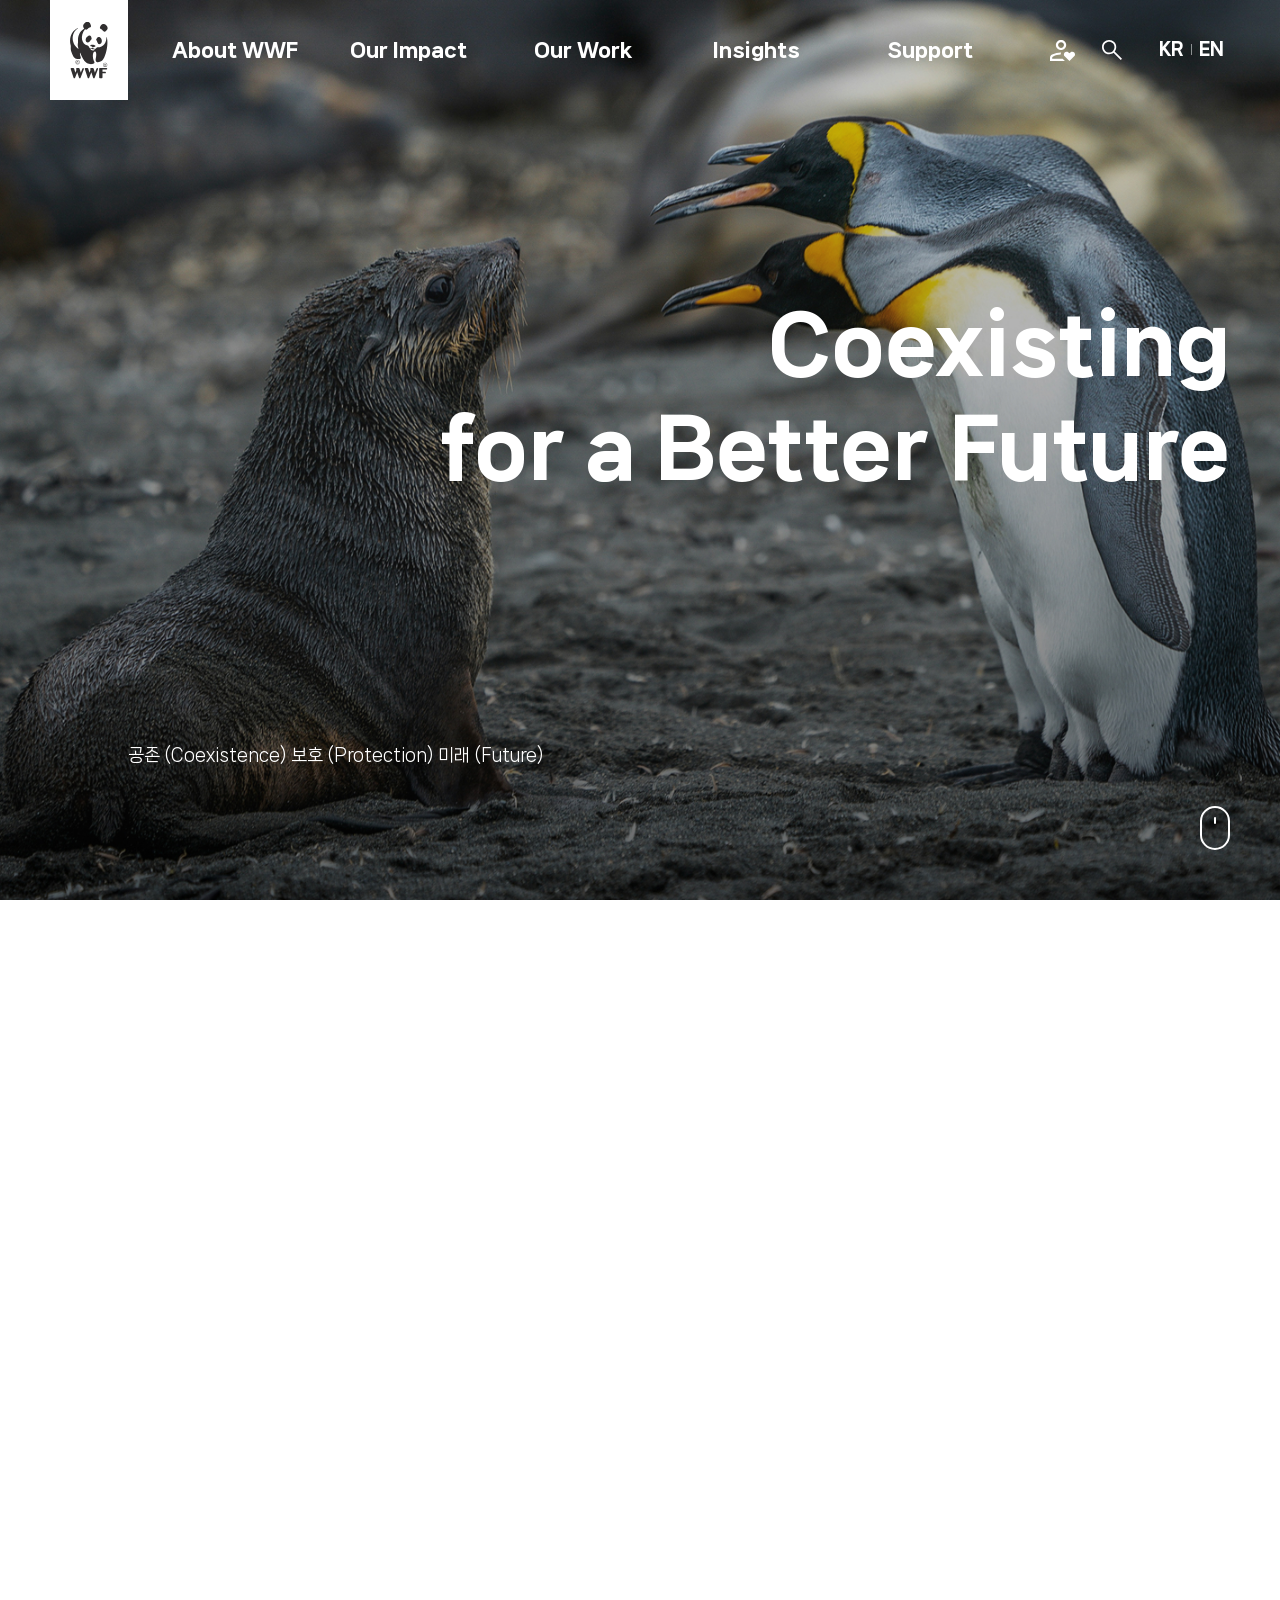
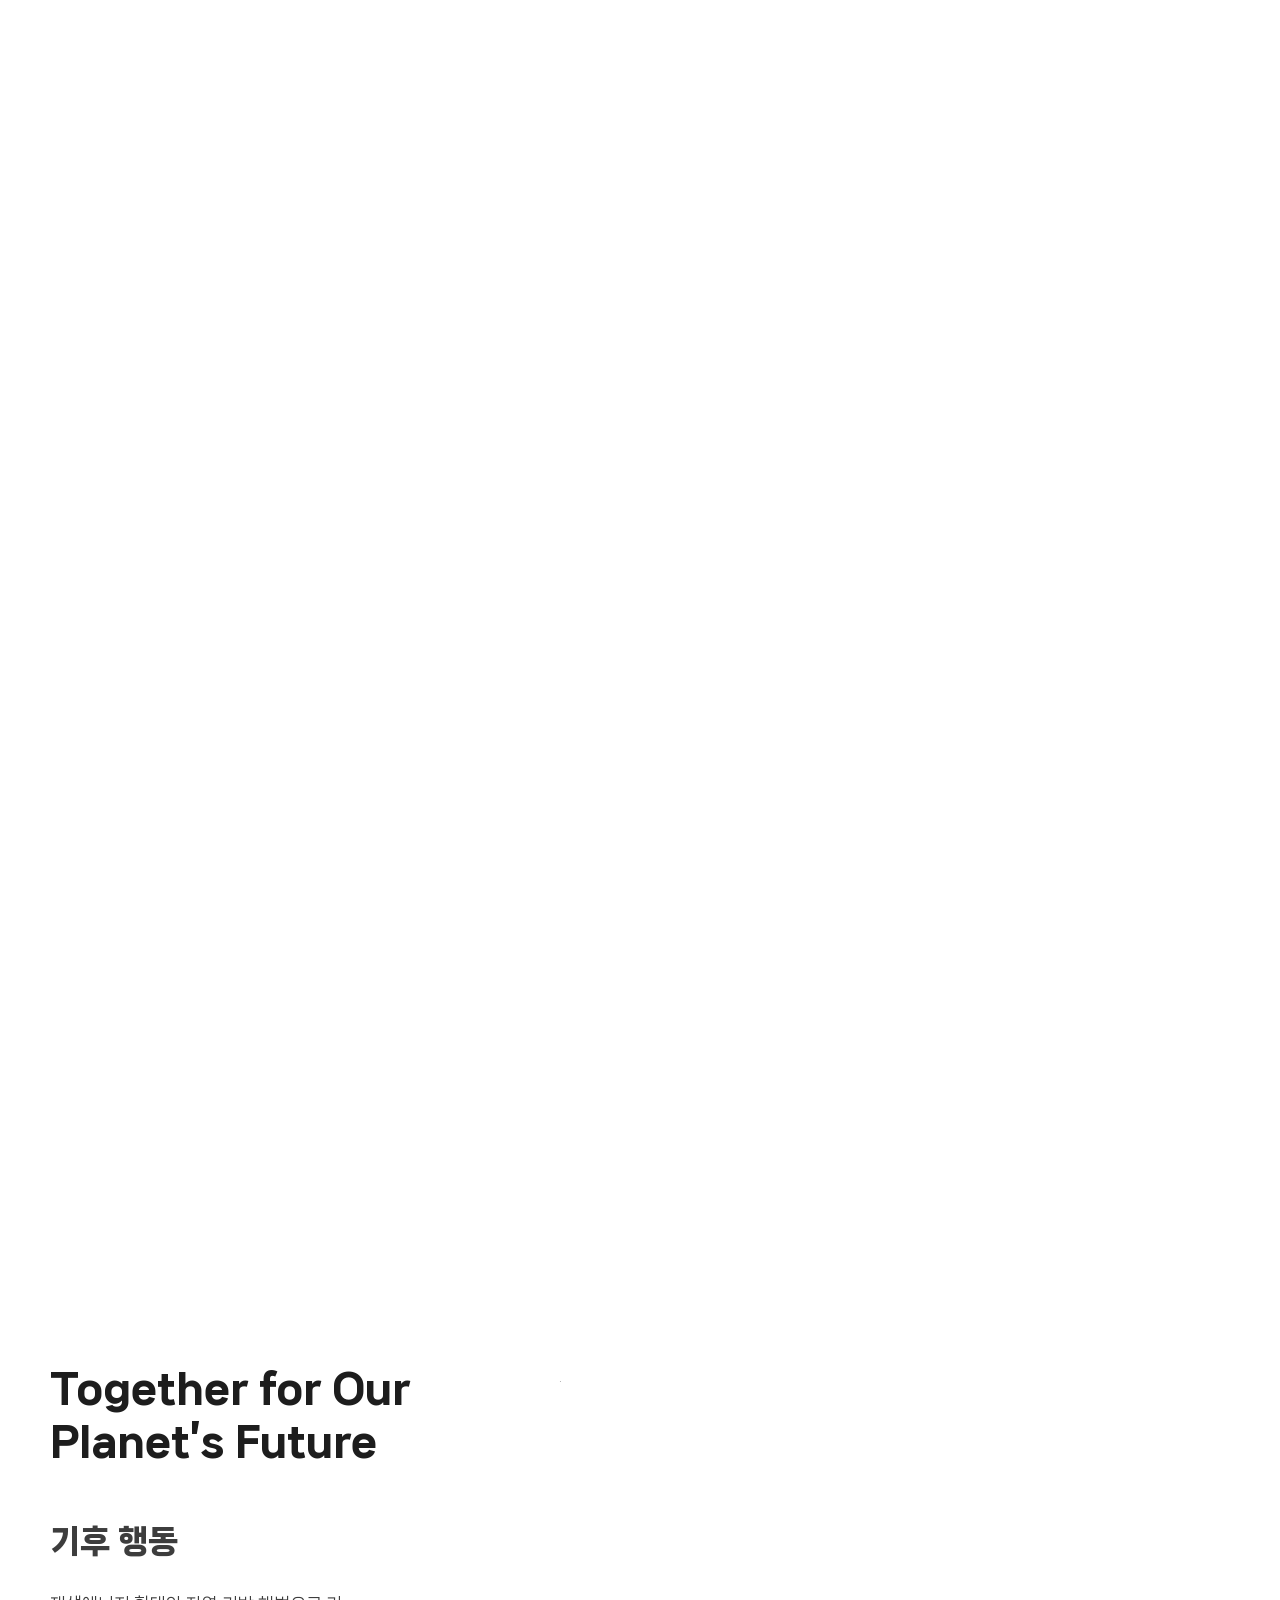
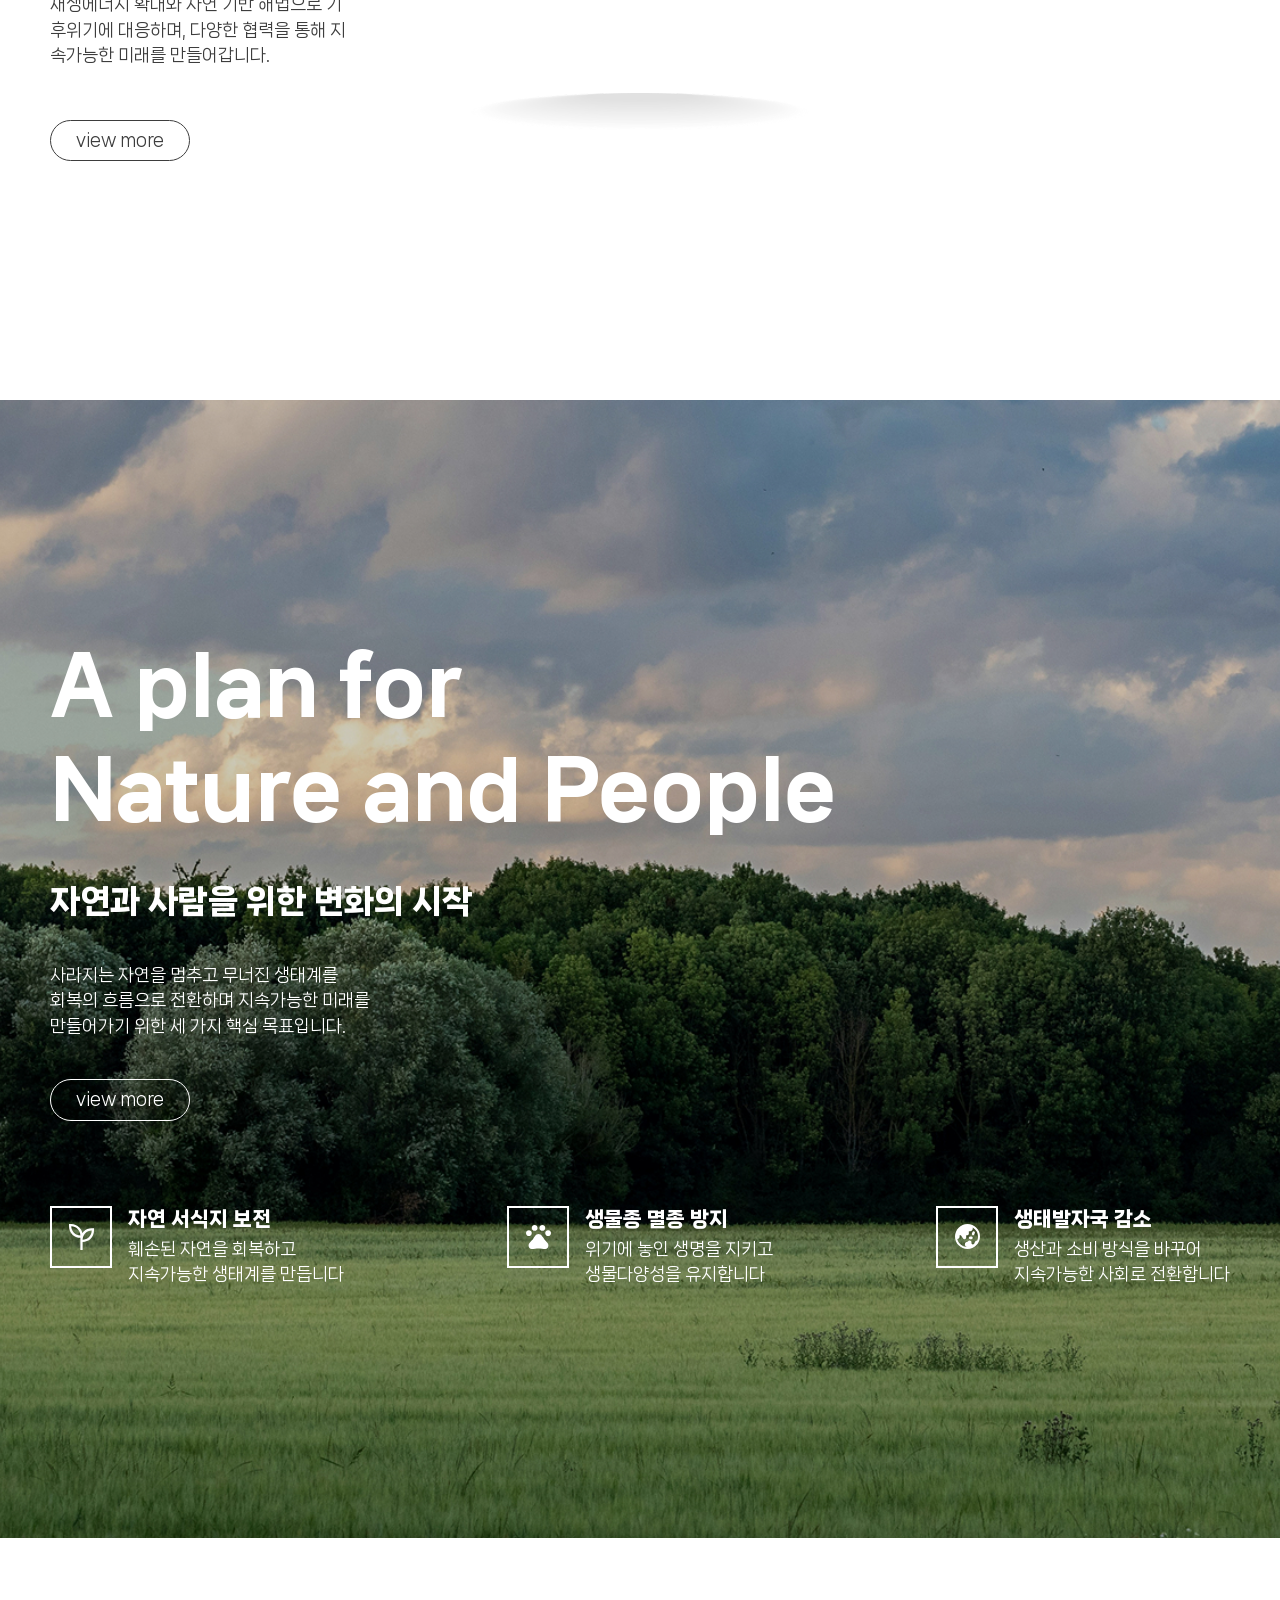
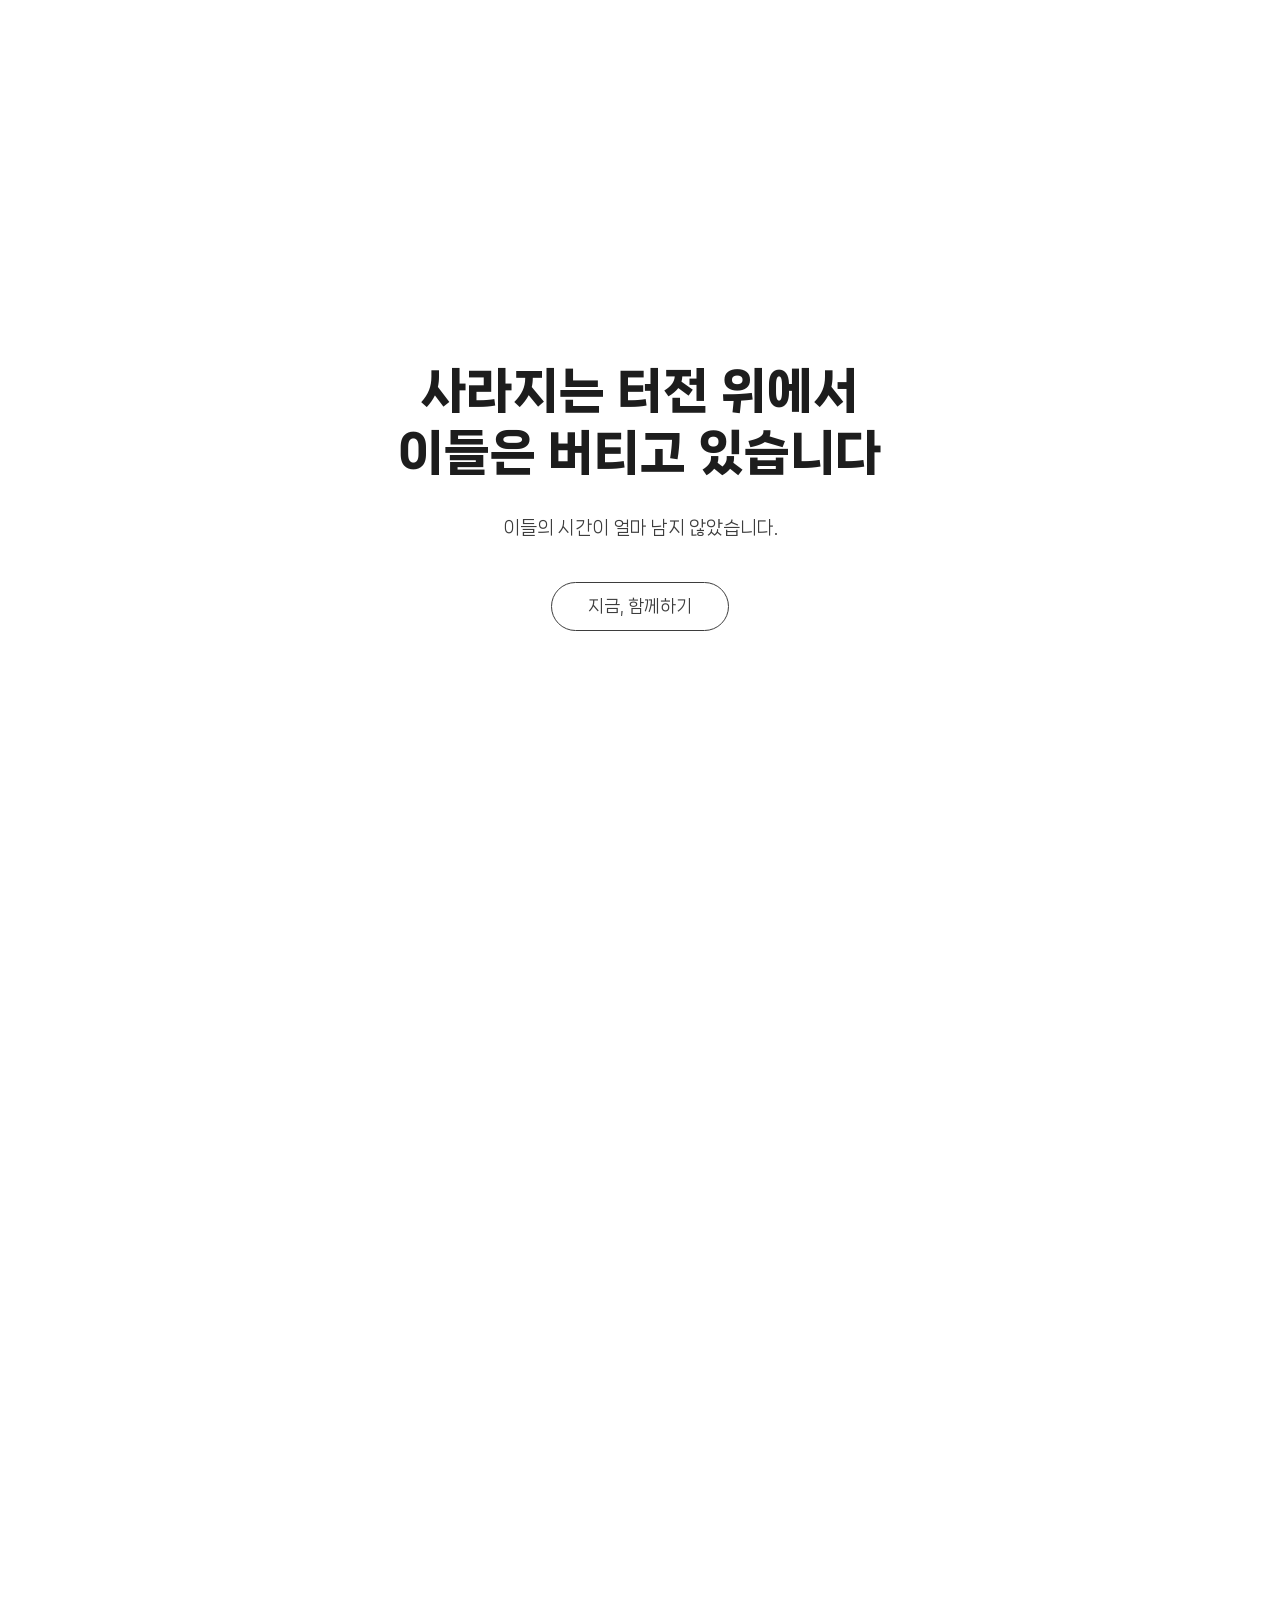
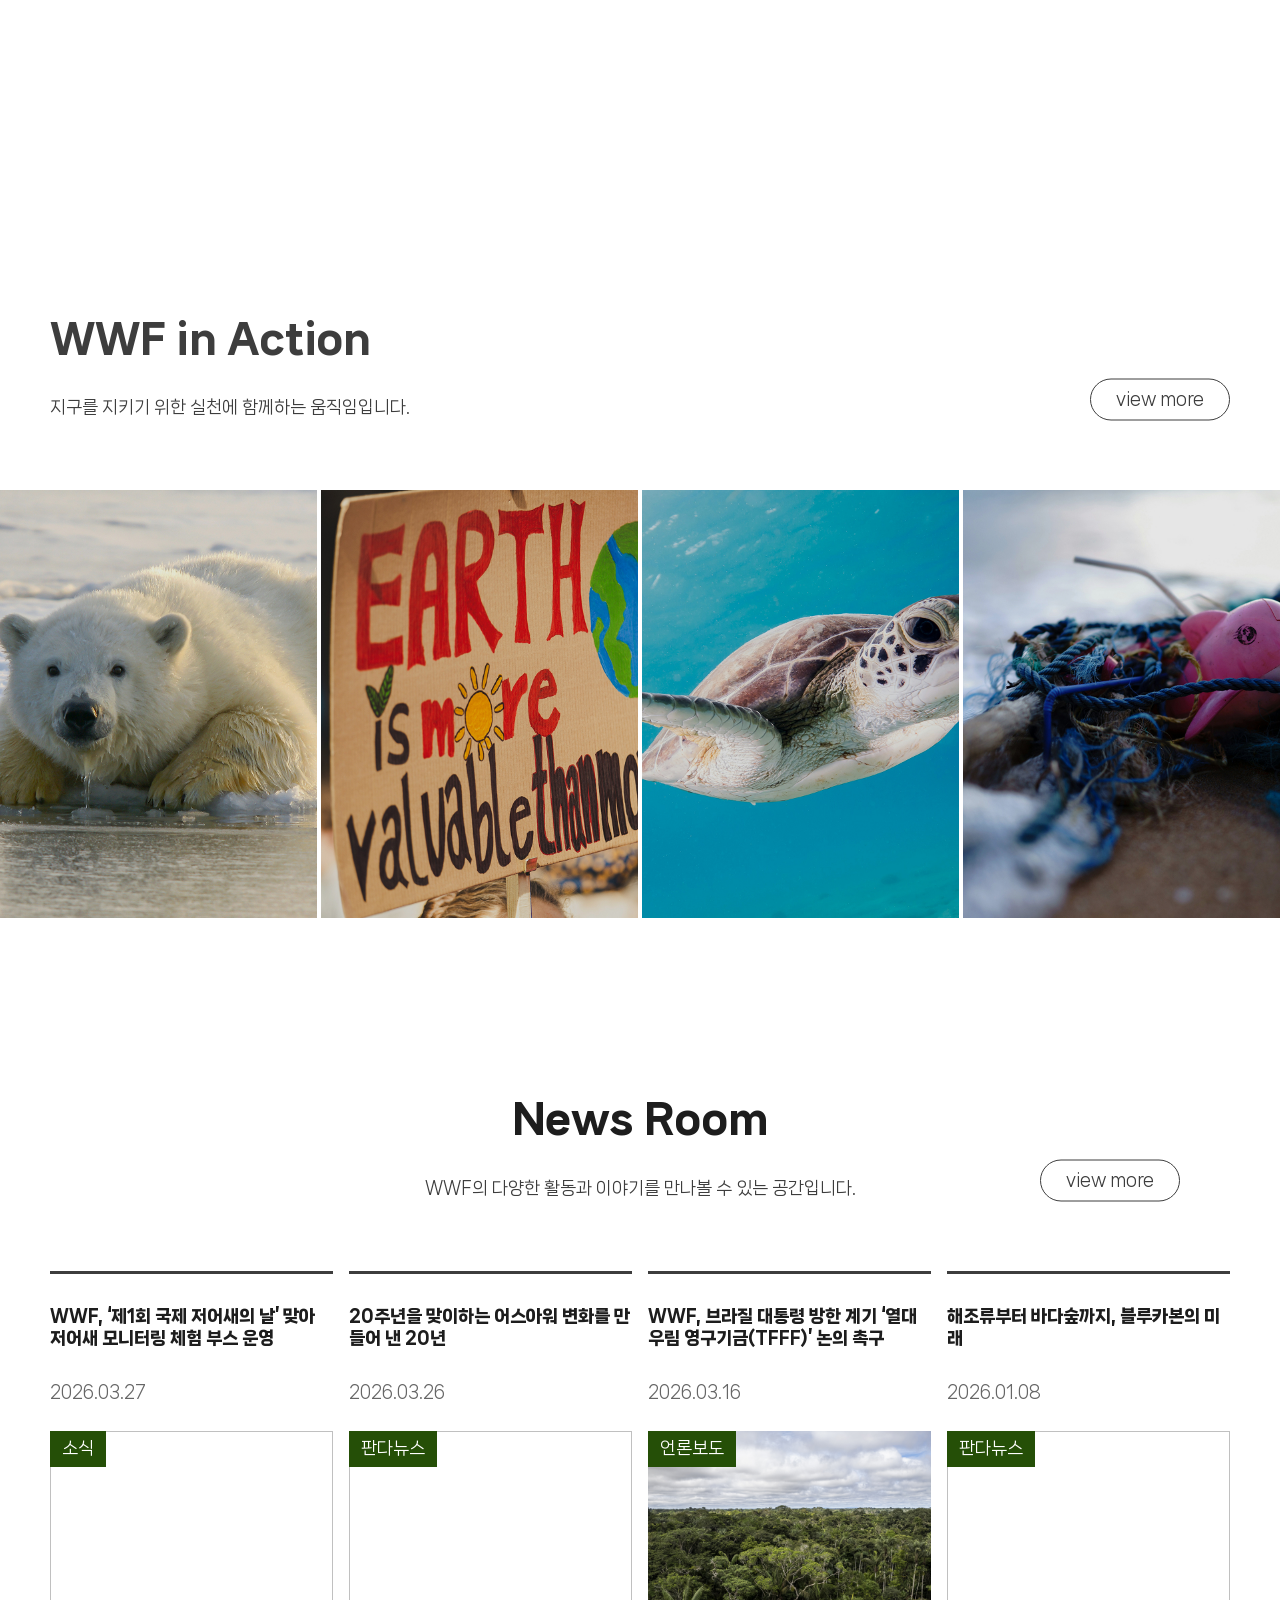
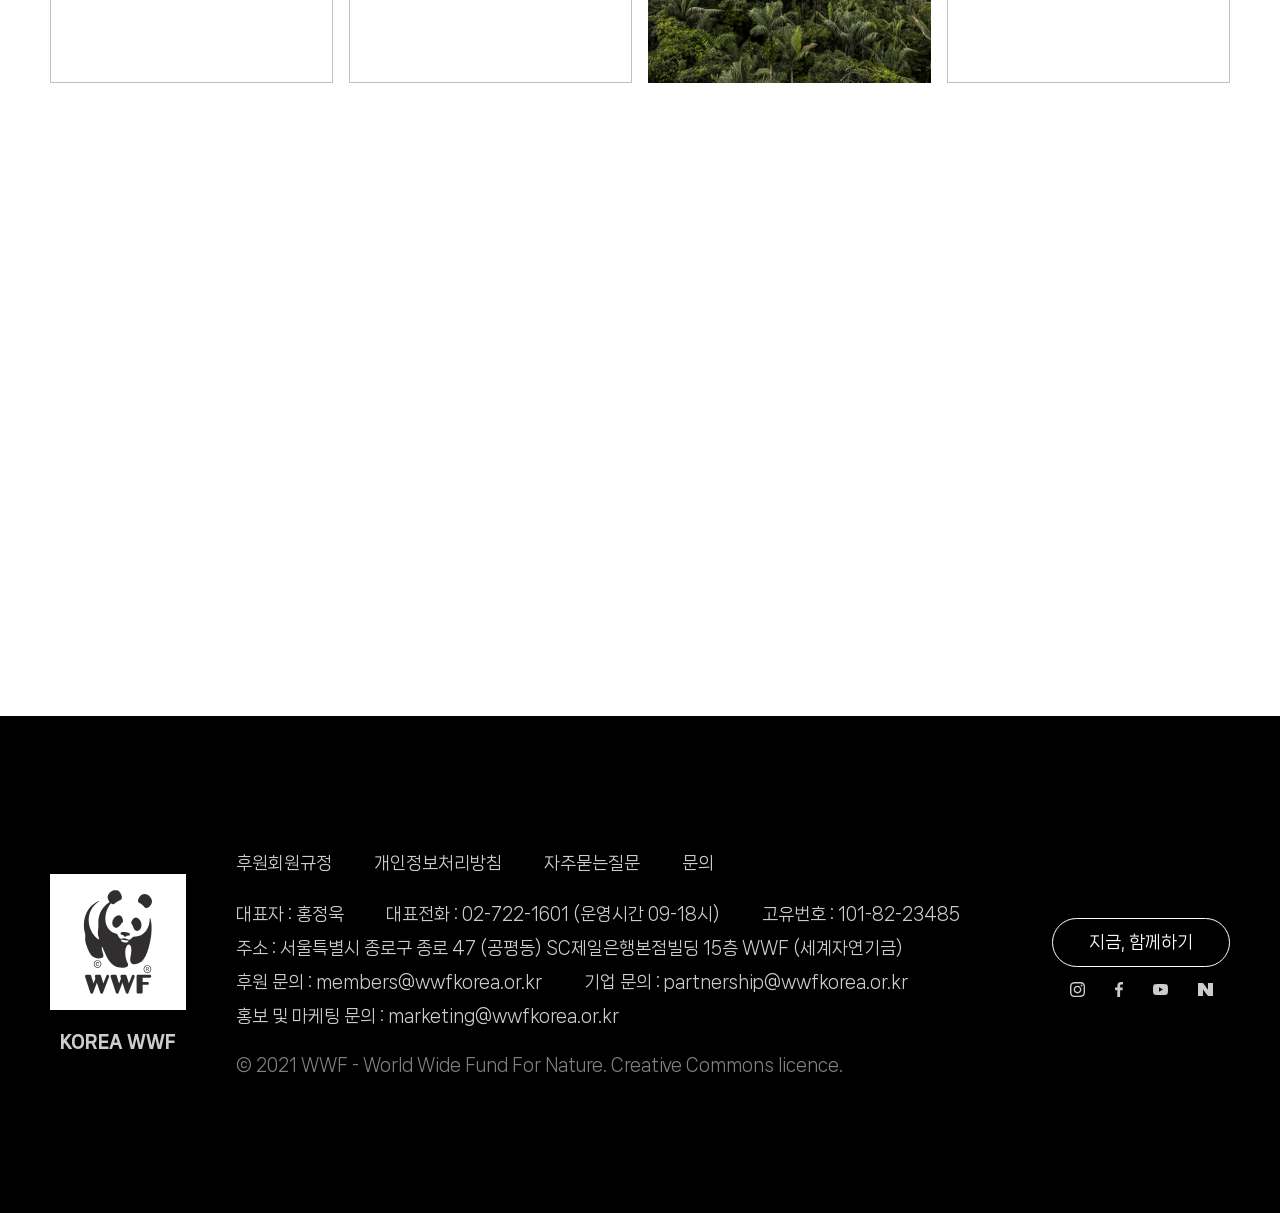
==== commit af1d18b4: "260504 WWF" ====
--- a/wwf_new/index.html
+++ b/wwf_new/index.html
@@ -10,7 +10,6 @@
 
     <link rel="shortcut icon" href="favicon.svg" type="image/x-icon">
     <script src="js/main_new02.js?v=04291236"></script>
-    <script src="js/scroll.js?v=04291236"></script>
     <link rel="stylesheet" href="css/main_new02.css?v=04291236">
     <title>WWF 세계자연기금</title>
 </head>
--- a/wwf_new/css/main_new02.css
+++ b/wwf_new/css/main_new02.css
@@ -2,7 +2,7 @@
 @import url(fonts.css);
 @import url(common.css);
 
-.header{
+.header {
     position: absolute;
     left: 0;
     top: 0;
@@ -15,200 +15,237 @@
     justify-content: space-between;
     align-items: center;
 }
-.header .logo a{
+
+.header .logo a {
     display: block;
     width: 78px;
     height: 100px;
     background: url(../images/logo.svg) no-repeat center center / contain;
 }
-@media screen and (min-width:1250px){
-            .header.menu_over::before{
-                content: "";
-                position: absolute;
-                left: 0;
-                top: 0;
-                z-index: -1;
-                width: 100%;
-                height: 500px;
-                background-color: var(--color-white);
-            }
-            .header.menu_over::after{
-                content: "";
-                position: absolute;
-                left: 0;
-                bottom: 0;
-                z-index: -1;
-                width: 100%;
-                height: 100%;
-                background-color: black;
-            }
-            .header .gnb .gnb_open,
-            .header .gnb .gnb_wrap .gnb_logo, 
-            .header .gnb .gnb_wrap .gnb_close{
-                display: none;
-            }
-            .header .gnb .gnb_wrap ul.depth1{
-                display: flex;
-            }
-            .header .gnb .gnb_wrap ul.depth1 > li{
-                position: relative; /* depth2 정렬의 기준 */
-                width: 174px;
-                text-align: center;
-            }
-            .header .gnb .gnb_wrap ul.depth1 > li > a{
-                display: block;
-                line-height: var(--header-h);
-                font-size: 20px;
-                font-weight: var(--font-weight-bold);
-            }
-            .header .gnb .gnb_wrap ul.depth1 > li.over > a{
-                color: var(--color-point);
-            }
-            .header .gnb .gnb_wrap ul.depth1 > li > ul.depth2{
-                display: none;
-                position: absolute; /* li를 기준으로 정렬 */
-                left: 0;
-                top: var(--header-h);
-                width: 100%;
-                height: 400px;
-                padding-top: 40px;
-                color: var(--font-color-default);
-            }
-            .header.menu_over .gnb .gnb_wrap ul.depth1 > li > ul.depth2{
-                display: block;
-            }
-            .header.menu_over .gnb .gnb_wrap ul.depth1 > li > ul.depth2::after{
-                content: "";
-                position: absolute;
-                right: 0;
-                top: 0;
-                width: 1px;
-                height: 100%;
-                background-color: rgba(2, 137, 68, 0.2);
-            }
-            .header.menu_over .gnb .gnb_wrap ul.depth1 > li:last-child > ul.depth2::after{
-                display: none;
-            }
-            .header .gnb .gnb_wrap ul.depth1 > li > ul.depth2 > li > a{
-                display: block;
-                font-size: 17px;
-                padding: 0.5em 0 0.5em 0;
-            }
-            .header .gnb .gnb_wrap ul.depth1 > li > ul.depth2 > li > a:hover span{
-                border-bottom: 1px solid var(--color-point);
-            }
-            .header .gnb .gnb_bg{
-                display: none;
-                position: fixed;
-                left: 0;
-                bottom: 0;
-                z-index: -2;
-                width: 100%;
-                height: 100%;
-                background-color: rgba(255, 255, 255, 0.1);
-                backdrop-filter: blur(3px);
-            }
-            .header.menu_over .gnb .gnb_bg{
-                display: block;
-            }
-            .header .util{
-                display: flex;
-                font-weight: var(--font-weight-bold);
-            }
-            .header .util .mypage{
-                position: relative;
-                display: flex;
-                justify-content: center;
-                align-items: center;
-                width: 50px;
-                height: 50px;
-            }
-            .header .util .mypage::after{
-                content: "";
-                position: absolute;
-                left: 13px;
-                top: 15px;
-                width: 25px;
-                height: 21px;
-                background-repeat: no-repeat;
-                background-position: center center;
-                background-size: contain;
-                background-image: url("data:image/svg+xml,%3Csvg width='25' height='21' viewBox='0 0 25 21' fill='none' xmlns='http://www.w3.org/2000/svg'%3E%3Cpath d='M0 21V17.8056C0 17.102 0.195588 16.4504 0.586765 15.8508C0.977941 15.2511 1.50074 14.7901 2.15515 14.4678C3.58039 13.7899 5.01605 13.2769 6.46213 12.929C7.90821 12.5808 9.36936 12.3975 10.8456 12.379C10.8966 12.425 10.9446 12.4664 10.9897 12.5033C11.035 12.5402 11.0879 12.5816 11.1482 12.6276C10.9822 12.9154 10.8578 13.2232 10.775 13.5508C10.6919 13.8786 10.6504 14.2064 10.6504 14.5343C9.36458 14.5673 8.09436 14.7385 6.83971 15.0479C5.58505 15.3576 4.36091 15.8053 3.16728 16.391C2.87145 16.5476 2.63725 16.7497 2.46471 16.9973C2.29216 17.2452 2.20588 17.5146 2.20588 17.8056V18.8448H12.6809L14.8868 21H0ZM7.39118 8.58363C6.38529 7.60107 5.88235 6.41617 5.88235 5.02891C5.88235 3.64189 6.38529 2.45698 7.39118 1.47419C8.39706 0.491395 9.6098 0 11.0294 0C12.449 0 13.6618 0.491395 14.6676 1.47419C15.6735 2.45698 16.1765 3.64189 16.1765 5.02891C16.1765 6.41617 15.6735 7.60107 14.6676 8.58363C13.6618 9.56642 12.449 10.0578 11.0294 10.0578C9.6098 10.0578 8.39706 9.56642 7.39118 8.58363ZM13.1066 7.05843C13.6826 6.49567 13.9706 5.81916 13.9706 5.02891C13.9706 4.23865 13.6826 3.56214 13.1066 2.99938C12.5306 2.43663 11.8382 2.15525 11.0294 2.15525C10.2206 2.15525 9.52819 2.43663 8.95221 2.99938C8.37623 3.56214 8.08823 4.23865 8.08823 5.02891C8.08823 5.81916 8.37623 6.49567 8.95221 7.05843C9.52819 7.62119 10.2206 7.90257 11.0294 7.90257C11.8382 7.90257 12.5306 7.62119 13.1066 7.05843ZM19.4371 21L14.686 16.358C14.3863 16.0648 14.1761 15.7541 14.0555 15.4258C13.9349 15.0973 13.8746 14.7687 13.8746 14.4401C13.8746 13.7313 14.1339 13.1001 14.6526 12.5464C15.1714 11.9927 15.8369 11.7159 16.6489 11.7159C17.2866 11.7159 17.7877 11.86 18.1522 12.148C18.5167 12.4364 18.945 12.821 19.4371 13.3018C19.8991 12.8504 20.3167 12.4732 20.6897 12.1703C21.0625 11.8674 21.5767 11.7159 22.2324 11.7159C23.0686 11.7159 23.739 11.9959 24.2434 12.5557C24.7478 13.1156 25 13.7501 25 14.4592C25 14.7913 24.9336 15.1236 24.8007 15.456C24.6676 15.7881 24.4635 16.0888 24.1882 16.358L19.4371 21Z' fill='white'/%3E%3C/svg%3E ");
-            }
-            .header .util .mypage:hover::after{
-                background-image: url("data:image/svg+xml,%3Csvg width='25' height='21' viewBox='0 0 25 21' fill='none' xmlns='http://www.w3.org/2000/svg'%3E%3Cpath d='M0 21V17.8056C0 17.102 0.195588 16.4504 0.586765 15.8508C0.977941 15.2511 1.50074 14.7901 2.15515 14.4678C3.58039 13.7899 5.01605 13.2769 6.46213 12.929C7.90821 12.5808 9.36936 12.3975 10.8456 12.379C10.8966 12.425 10.9446 12.4664 10.9897 12.5033C11.035 12.5402 11.0879 12.5816 11.1482 12.6276C10.9822 12.9154 10.8578 13.2232 10.775 13.5508C10.6919 13.8786 10.6504 14.2064 10.6504 14.5343C9.36458 14.5673 8.09436 14.7385 6.83971 15.0479C5.58505 15.3576 4.36091 15.8053 3.16728 16.391C2.87145 16.5476 2.63725 16.7497 2.46471 16.9973C2.29216 17.2452 2.20588 17.5146 2.20588 17.8056V18.8448H12.6809L14.8868 21H0ZM7.39118 8.58363C6.38529 7.60107 5.88235 6.41617 5.88235 5.02891C5.88235 3.64189 6.38529 2.45698 7.39118 1.47419C8.39706 0.491395 9.6098 0 11.0294 0C12.449 0 13.6618 0.491395 14.6676 1.47419C15.6735 2.45698 16.1765 3.64189 16.1765 5.02891C16.1765 6.41617 15.6735 7.60107 14.6676 8.58363C13.6618 9.56642 12.449 10.0578 11.0294 10.0578C9.6098 10.0578 8.39706 9.56642 7.39118 8.58363ZM13.1066 7.05843C13.6826 6.49567 13.9706 5.81916 13.9706 5.02891C13.9706 4.23865 13.6826 3.56214 13.1066 2.99938C12.5306 2.43663 11.8382 2.15525 11.0294 2.15525C10.2206 2.15525 9.52819 2.43663 8.95221 2.99938C8.37623 3.56214 8.08823 4.23865 8.08823 5.02891C8.08823 5.81916 8.37623 6.49567 8.95221 7.05843C9.52819 7.62119 10.2206 7.90257 11.0294 7.90257C11.8382 7.90257 12.5306 7.62119 13.1066 7.05843ZM19.4371 21L14.686 16.358C14.3863 16.0648 14.1761 15.7541 14.0555 15.4258C13.9349 15.0973 13.8746 14.7687 13.8746 14.4401C13.8746 13.7313 14.1339 13.1001 14.6526 12.5464C15.1714 11.9927 15.8369 11.7159 16.6489 11.7159C17.2866 11.7159 17.7877 11.86 18.1522 12.148C18.5167 12.4364 18.945 12.821 19.4371 13.3018C19.8991 12.8504 20.3167 12.4732 20.6897 12.1703C21.0625 11.8674 21.5767 11.7159 22.2324 11.7159C23.0686 11.7159 23.739 11.9959 24.2434 12.5557C24.7478 13.1156 25 13.7501 25 14.4592C25 14.7913 24.9336 15.1236 24.8007 15.456C24.6676 15.7881 24.4635 16.0888 24.1882 16.358L19.4371 21Z' fill='%23028944'/%3E%3C/svg%3E ");
-            }
-            .header .util .search{
-                position: relative;
-                display: flex;
-                justify-content: center;
-                align-items: center;
-                width: 50px;
-                height: 50px;
-            }
-            .header .util .search::after{
-                content: "";
-                position: absolute;
-                left: 15px;
-                top: 15px;
-                width: 20px;
-                height: 20px;
-                background-repeat: no-repeat;
-                background-position: center center;
-                background-size: contain;
-                background-image: url("data:image/svg+xml,%3Csvg width='20' height='20' viewBox='0 0 20 20' fill='none' xmlns='http://www.w3.org/2000/svg'%3E%3Cpath d='M18.7741 20L11.4675 12.6932C10.8859 13.1735 10.217 13.5493 9.4608 13.8208C8.70463 14.0922 7.92239 14.2279 7.11406 14.2279C5.12748 14.2279 3.44511 13.5389 2.06695 12.161C0.688983 10.7829 0 9.10052 0 7.11396C0 5.12741 0.688983 3.44506 2.06695 2.06692C3.44511 0.688973 5.12748 0 7.11406 0C9.10065 0 10.783 0.688973 12.1612 2.06692C13.5391 3.44506 14.2281 5.12741 14.2281 7.11396C14.2281 7.94476 14.0887 8.73824 13.8099 9.4944C13.5309 10.2505 13.1587 10.9082 12.6934 11.4674L20 18.7739L18.7741 20ZM7.11406 12.4832C8.61302 12.4832 9.8826 11.963 10.9228 10.9227C11.9632 9.88246 12.4834 8.61289 12.4834 7.11396C12.4834 5.61503 11.9632 4.34546 10.9228 3.30527C9.8826 2.26488 8.61302 1.74468 7.11406 1.74468C5.61511 1.74468 4.34553 2.26488 3.30532 3.30527C2.26491 4.34546 1.74471 5.61503 1.74471 7.11396C1.74471 8.61289 2.26491 9.88246 3.30532 10.9227C4.34553 11.963 5.61511 12.4832 7.11406 12.4832Z' fill='white'/%3E%3C/svg%3E ");
-            }
-            .header .util .search:hover::after{
-                background-image: url("data:image/svg+xml,%3Csvg width='20' height='20' viewBox='0 0 20 20' fill='none' xmlns='http://www.w3.org/2000/svg'%3E%3Cpath d='M18.7741 20L11.4675 12.6932C10.8859 13.1735 10.217 13.5493 9.4608 13.8208C8.70463 14.0922 7.92239 14.2279 7.11406 14.2279C5.12748 14.2279 3.44511 13.5389 2.06695 12.161C0.688983 10.7829 0 9.10052 0 7.11396C0 5.12741 0.688983 3.44506 2.06695 2.06692C3.44511 0.688973 5.12748 0 7.11406 0C9.10065 0 10.783 0.688973 12.1612 2.06692C13.5391 3.44506 14.2281 5.12741 14.2281 7.11396C14.2281 7.94476 14.0887 8.73824 13.8099 9.49439C13.5309 10.2505 13.1587 10.9082 12.6934 11.4674L20 18.7739L18.7741 20ZM7.11406 12.4832C8.61302 12.4832 9.8826 11.963 10.9228 10.9227C11.9632 9.88246 12.4834 8.61289 12.4834 7.11396C12.4834 5.61503 11.9632 4.34546 10.9228 3.30527C9.8826 2.26488 8.61302 1.74468 7.11406 1.74468C5.61511 1.74468 4.34553 2.26488 3.30532 3.30527C2.26491 4.34546 1.74471 5.61503 1.74471 7.11396C1.74471 8.61289 2.26491 9.88246 3.30532 10.9227C4.34553 11.963 5.61511 12.4832 7.11406 12.4832Z' fill='%23028944'/%3E%3C/svg%3E ");
-            }
-            .header .util .lang{
-                display: flex;
-                justify-content: center;
-                align-items: center;
-                width: 78px;
-                height: 50px;
-                gap: 15px;
-                margin-left: 15px;
-            }
-            .header .util .lang a{
-                display: block;
-                position: relative; /* after 정렬의 기준 */
-            }
-            .header .util .lang a:hover{
-                color: var(--color-point);
-            }
-            .header .util .lang a::after{
-                content: "";
-                position: absolute; /* span을 기준으로 정렬 */
-                right: -8px;
-                top: 7px;
-                z-index: 10;
-                width: 1px;
-                height: 11px;
-                background-color: var(--color-w60);
-            }
-            .header .util .lang a:last-child::after{
-                display: none;
-            }
-}
-@media screen and (max-width:1249px){
-    .header{
+
+@media screen and (min-width:1250px) {
+    .header.menu_over::before {
+        content: "";
+        position: absolute;
+        left: 0;
+        top: 0;
+        z-index: -1;
+        width: 100%;
+        height: 500px;
+        background-color: var(--color-white);
+    }
+
+    .header.menu_over::after {
+        content: "";
+        position: absolute;
+        left: 0;
+        bottom: 0;
+        z-index: -1;
+        width: 100%;
+        height: 100%;
+        background-color: black;
+    }
+
+    .header .gnb .gnb_open,
+    .header .gnb .gnb_wrap .gnb_logo,
+    .header .gnb .gnb_wrap .gnb_close {
+        display: none;
+    }
+
+    .header .gnb .gnb_wrap ul.depth1 {
+        display: flex;
+    }
+
+    .header .gnb .gnb_wrap ul.depth1>li {
+        position: relative;
+        /* depth2 정렬의 기준 */
+        width: 174px;
+        text-align: center;
+    }
+
+    .header .gnb .gnb_wrap ul.depth1>li>a {
+        display: block;
+        line-height: var(--header-h);
+        font-size: 20px;
+        font-weight: var(--font-weight-bold);
+    }
+
+    .header .gnb .gnb_wrap ul.depth1>li.over>a {
+        color: var(--color-point);
+    }
+
+    .header .gnb .gnb_wrap ul.depth1>li>ul.depth2 {
+        display: none;
+        position: absolute;
+        /* li를 기준으로 정렬 */
+        left: 0;
+        top: var(--header-h);
+        width: 100%;
+        height: 400px;
+        padding-top: 40px;
+        color: var(--font-color-default);
+    }
+
+    .header.menu_over .gnb .gnb_wrap ul.depth1>li>ul.depth2 {
+        display: block;
+    }
+
+    .header.menu_over .gnb .gnb_wrap ul.depth1>li>ul.depth2::after {
+        content: "";
+        position: absolute;
+        right: 0;
+        top: 0;
+        width: 1px;
+        height: 100%;
+        background-color: rgba(2, 137, 68, 0.2);
+    }
+
+    .header.menu_over .gnb .gnb_wrap ul.depth1>li:last-child>ul.depth2::after {
+        display: none;
+    }
+
+    .header .gnb .gnb_wrap ul.depth1>li>ul.depth2>li>a {
+        display: block;
+        font-size: 17px;
+        padding: 0.5em 0 0.5em 0;
+    }
+
+    .header .gnb .gnb_wrap ul.depth1>li>ul.depth2>li>a:hover span {
+        border-bottom: 1px solid var(--color-point);
+    }
+
+    .header .gnb .gnb_bg {
+        display: none;
+        position: fixed;
+        left: 0;
+        bottom: 0;
+        z-index: -2;
+        width: 100%;
+        height: 100%;
+        background-color: rgba(255, 255, 255, 0.1);
+        backdrop-filter: blur(3px);
+    }
+
+    .header.menu_over .gnb .gnb_bg {
+        display: block;
+    }
+
+    .header .util {
+        display: flex;
+        font-weight: var(--font-weight-bold);
+    }
+
+    .header .util .mypage {
+        position: relative;
+        display: flex;
+        justify-content: center;
+        align-items: center;
+        width: 50px;
+        height: 50px;
+    }
+
+    .header .util .mypage::after {
+        content: "";
+        position: absolute;
+        left: 13px;
+        top: 15px;
+        width: 25px;
+        height: 21px;
+        background-repeat: no-repeat;
+        background-position: center center;
+        background-size: contain;
+        background-image: url("data:image/svg+xml,%3Csvg width='25' height='21' viewBox='0 0 25 21' fill='none' xmlns='http://www.w3.org/2000/svg'%3E%3Cpath d='M0 21V17.8056C0 17.102 0.195588 16.4504 0.586765 15.8508C0.977941 15.2511 1.50074 14.7901 2.15515 14.4678C3.58039 13.7899 5.01605 13.2769 6.46213 12.929C7.90821 12.5808 9.36936 12.3975 10.8456 12.379C10.8966 12.425 10.9446 12.4664 10.9897 12.5033C11.035 12.5402 11.0879 12.5816 11.1482 12.6276C10.9822 12.9154 10.8578 13.2232 10.775 13.5508C10.6919 13.8786 10.6504 14.2064 10.6504 14.5343C9.36458 14.5673 8.09436 14.7385 6.83971 15.0479C5.58505 15.3576 4.36091 15.8053 3.16728 16.391C2.87145 16.5476 2.63725 16.7497 2.46471 16.9973C2.29216 17.2452 2.20588 17.5146 2.20588 17.8056V18.8448H12.6809L14.8868 21H0ZM7.39118 8.58363C6.38529 7.60107 5.88235 6.41617 5.88235 5.02891C5.88235 3.64189 6.38529 2.45698 7.39118 1.47419C8.39706 0.491395 9.6098 0 11.0294 0C12.449 0 13.6618 0.491395 14.6676 1.47419C15.6735 2.45698 16.1765 3.64189 16.1765 5.02891C16.1765 6.41617 15.6735 7.60107 14.6676 8.58363C13.6618 9.56642 12.449 10.0578 11.0294 10.0578C9.6098 10.0578 8.39706 9.56642 7.39118 8.58363ZM13.1066 7.05843C13.6826 6.49567 13.9706 5.81916 13.9706 5.02891C13.9706 4.23865 13.6826 3.56214 13.1066 2.99938C12.5306 2.43663 11.8382 2.15525 11.0294 2.15525C10.2206 2.15525 9.52819 2.43663 8.95221 2.99938C8.37623 3.56214 8.08823 4.23865 8.08823 5.02891C8.08823 5.81916 8.37623 6.49567 8.95221 7.05843C9.52819 7.62119 10.2206 7.90257 11.0294 7.90257C11.8382 7.90257 12.5306 7.62119 13.1066 7.05843ZM19.4371 21L14.686 16.358C14.3863 16.0648 14.1761 15.7541 14.0555 15.4258C13.9349 15.0973 13.8746 14.7687 13.8746 14.4401C13.8746 13.7313 14.1339 13.1001 14.6526 12.5464C15.1714 11.9927 15.8369 11.7159 16.6489 11.7159C17.2866 11.7159 17.7877 11.86 18.1522 12.148C18.5167 12.4364 18.945 12.821 19.4371 13.3018C19.8991 12.8504 20.3167 12.4732 20.6897 12.1703C21.0625 11.8674 21.5767 11.7159 22.2324 11.7159C23.0686 11.7159 23.739 11.9959 24.2434 12.5557C24.7478 13.1156 25 13.7501 25 14.4592C25 14.7913 24.9336 15.1236 24.8007 15.456C24.6676 15.7881 24.4635 16.0888 24.1882 16.358L19.4371 21Z' fill='white'/%3E%3C/svg%3E ");
+    }
+
+    .header .util .mypage:hover::after {
+        background-image: url("data:image/svg+xml,%3Csvg width='25' height='21' viewBox='0 0 25 21' fill='none' xmlns='http://www.w3.org/2000/svg'%3E%3Cpath d='M0 21V17.8056C0 17.102 0.195588 16.4504 0.586765 15.8508C0.977941 15.2511 1.50074 14.7901 2.15515 14.4678C3.58039 13.7899 5.01605 13.2769 6.46213 12.929C7.90821 12.5808 9.36936 12.3975 10.8456 12.379C10.8966 12.425 10.9446 12.4664 10.9897 12.5033C11.035 12.5402 11.0879 12.5816 11.1482 12.6276C10.9822 12.9154 10.8578 13.2232 10.775 13.5508C10.6919 13.8786 10.6504 14.2064 10.6504 14.5343C9.36458 14.5673 8.09436 14.7385 6.83971 15.0479C5.58505 15.3576 4.36091 15.8053 3.16728 16.391C2.87145 16.5476 2.63725 16.7497 2.46471 16.9973C2.29216 17.2452 2.20588 17.5146 2.20588 17.8056V18.8448H12.6809L14.8868 21H0ZM7.39118 8.58363C6.38529 7.60107 5.88235 6.41617 5.88235 5.02891C5.88235 3.64189 6.38529 2.45698 7.39118 1.47419C8.39706 0.491395 9.6098 0 11.0294 0C12.449 0 13.6618 0.491395 14.6676 1.47419C15.6735 2.45698 16.1765 3.64189 16.1765 5.02891C16.1765 6.41617 15.6735 7.60107 14.6676 8.58363C13.6618 9.56642 12.449 10.0578 11.0294 10.0578C9.6098 10.0578 8.39706 9.56642 7.39118 8.58363ZM13.1066 7.05843C13.6826 6.49567 13.9706 5.81916 13.9706 5.02891C13.9706 4.23865 13.6826 3.56214 13.1066 2.99938C12.5306 2.43663 11.8382 2.15525 11.0294 2.15525C10.2206 2.15525 9.52819 2.43663 8.95221 2.99938C8.37623 3.56214 8.08823 4.23865 8.08823 5.02891C8.08823 5.81916 8.37623 6.49567 8.95221 7.05843C9.52819 7.62119 10.2206 7.90257 11.0294 7.90257C11.8382 7.90257 12.5306 7.62119 13.1066 7.05843ZM19.4371 21L14.686 16.358C14.3863 16.0648 14.1761 15.7541 14.0555 15.4258C13.9349 15.0973 13.8746 14.7687 13.8746 14.4401C13.8746 13.7313 14.1339 13.1001 14.6526 12.5464C15.1714 11.9927 15.8369 11.7159 16.6489 11.7159C17.2866 11.7159 17.7877 11.86 18.1522 12.148C18.5167 12.4364 18.945 12.821 19.4371 13.3018C19.8991 12.8504 20.3167 12.4732 20.6897 12.1703C21.0625 11.8674 21.5767 11.7159 22.2324 11.7159C23.0686 11.7159 23.739 11.9959 24.2434 12.5557C24.7478 13.1156 25 13.7501 25 14.4592C25 14.7913 24.9336 15.1236 24.8007 15.456C24.6676 15.7881 24.4635 16.0888 24.1882 16.358L19.4371 21Z' fill='%23028944'/%3E%3C/svg%3E ");
+    }
+
+    .header .util .search {
+        position: relative;
+        display: flex;
+        justify-content: center;
+        align-items: center;
+        width: 50px;
+        height: 50px;
+    }
+
+    .header .util .search::after {
+        content: "";
+        position: absolute;
+        left: 15px;
+        top: 15px;
+        width: 20px;
+        height: 20px;
+        background-repeat: no-repeat;
+        background-position: center center;
+        background-size: contain;
+        background-image: url("data:image/svg+xml,%3Csvg width='20' height='20' viewBox='0 0 20 20' fill='none' xmlns='http://www.w3.org/2000/svg'%3E%3Cpath d='M18.7741 20L11.4675 12.6932C10.8859 13.1735 10.217 13.5493 9.4608 13.8208C8.70463 14.0922 7.92239 14.2279 7.11406 14.2279C5.12748 14.2279 3.44511 13.5389 2.06695 12.161C0.688983 10.7829 0 9.10052 0 7.11396C0 5.12741 0.688983 3.44506 2.06695 2.06692C3.44511 0.688973 5.12748 0 7.11406 0C9.10065 0 10.783 0.688973 12.1612 2.06692C13.5391 3.44506 14.2281 5.12741 14.2281 7.11396C14.2281 7.94476 14.0887 8.73824 13.8099 9.4944C13.5309 10.2505 13.1587 10.9082 12.6934 11.4674L20 18.7739L18.7741 20ZM7.11406 12.4832C8.61302 12.4832 9.8826 11.963 10.9228 10.9227C11.9632 9.88246 12.4834 8.61289 12.4834 7.11396C12.4834 5.61503 11.9632 4.34546 10.9228 3.30527C9.8826 2.26488 8.61302 1.74468 7.11406 1.74468C5.61511 1.74468 4.34553 2.26488 3.30532 3.30527C2.26491 4.34546 1.74471 5.61503 1.74471 7.11396C1.74471 8.61289 2.26491 9.88246 3.30532 10.9227C4.34553 11.963 5.61511 12.4832 7.11406 12.4832Z' fill='white'/%3E%3C/svg%3E ");
+    }
+
+    .header .util .search:hover::after {
+        background-image: url("data:image/svg+xml,%3Csvg width='20' height='20' viewBox='0 0 20 20' fill='none' xmlns='http://www.w3.org/2000/svg'%3E%3Cpath d='M18.7741 20L11.4675 12.6932C10.8859 13.1735 10.217 13.5493 9.4608 13.8208C8.70463 14.0922 7.92239 14.2279 7.11406 14.2279C5.12748 14.2279 3.44511 13.5389 2.06695 12.161C0.688983 10.7829 0 9.10052 0 7.11396C0 5.12741 0.688983 3.44506 2.06695 2.06692C3.44511 0.688973 5.12748 0 7.11406 0C9.10065 0 10.783 0.688973 12.1612 2.06692C13.5391 3.44506 14.2281 5.12741 14.2281 7.11396C14.2281 7.94476 14.0887 8.73824 13.8099 9.49439C13.5309 10.2505 13.1587 10.9082 12.6934 11.4674L20 18.7739L18.7741 20ZM7.11406 12.4832C8.61302 12.4832 9.8826 11.963 10.9228 10.9227C11.9632 9.88246 12.4834 8.61289 12.4834 7.11396C12.4834 5.61503 11.9632 4.34546 10.9228 3.30527C9.8826 2.26488 8.61302 1.74468 7.11406 1.74468C5.61511 1.74468 4.34553 2.26488 3.30532 3.30527C2.26491 4.34546 1.74471 5.61503 1.74471 7.11396C1.74471 8.61289 2.26491 9.88246 3.30532 10.9227C4.34553 11.963 5.61511 12.4832 7.11406 12.4832Z' fill='%23028944'/%3E%3C/svg%3E ");
+    }
+
+    .header .util .lang {
+        display: flex;
+        justify-content: center;
+        align-items: center;
+        width: 78px;
+        height: 50px;
+        gap: 15px;
+        margin-left: 15px;
+    }
+
+    .header .util .lang a {
+        display: block;
+        position: relative;
+        /* after 정렬의 기준 */
+    }
+
+    .header .util .lang a:hover {
+        color: var(--color-point);
+    }
+
+    .header .util .lang a::after {
+        content: "";
+        position: absolute;
+        /* span을 기준으로 정렬 */
+        right: -8px;
+        top: 7px;
+        z-index: 10;
+        width: 1px;
+        height: 11px;
+        background-color: var(--color-w60);
+    }
+
+    .header .util .lang a:last-child::after {
+        display: none;
+    }
+}
+
+@media screen and (max-width:1249px) {
+    .header {
         height: var(--header-h);
     }
-    .header .logo a{
+
+    .header .logo a {
         width: clamp(44px, 7.8vw, 78px);
         height: clamp(56px, 10vw, 100px);
     }
-    .header .gnb .gnb_open{
+
+    .header .gnb .gnb_open {
         width: var(--header-h);
         height: var(--header-h);
         display: flex;
         justify-content: center;
         align-items: center;
     }
-    .header .gnb .gnb_wrap{
-        display: none;
-        position: fixed; /* gnb_wrap::before 정렬의 기준 */
+
+    .header .gnb .gnb_wrap {
+        display: none;
+        position: fixed;
+        /* gnb_wrap::before 정렬의 기준 */
         left: 0;
         top: 0;
         width: 100%;
@@ -216,45 +253,54 @@
         background-color: #fff;
         color: var(--font-color-tit);
     }
-    .header .gnb .gnb_wrap::before{
+
+    .header .gnb .gnb_wrap::before {
         content: "";
-        position: absolute; /* gnb_wrap을 기준으로 정렬 */
+        position: absolute;
+        /* gnb_wrap을 기준으로 정렬 */
         left: 0;
         top: 0;
         width: 100%;
         height: var(--header-h);
         background-color: black;
     }
-    .header.menu_open .gnb .gnb_wrap{
+
+    .header.menu_open .gnb .gnb_wrap {
         display: block;
     }
-    .header .gnb .gnb_wrap .gnb_logo{
+
+    .header .gnb .gnb_wrap .gnb_logo {
         position: absolute;
         display: flex;
         left: var(--wrapper-margin);
         height: var(--header-h);
         overflow: hidden;
     }
-    .header .gnb .gnb_wrap .gnb_logo img
-    .header .gnb .gnb_wrap .gnb_logo img{
+
+    .header .gnb .gnb_wrap .gnb_logo img .header .gnb .gnb_wrap .gnb_logo img {
         object-fit: cover;
-        width: clamp(59px, 10.7vw,107px);
-    }
-    .header .gnb .gnb_wrap ul.depth1{
+        width: clamp(59px, 10.7vw, 107px);
+    }
+
+    .header .gnb .gnb_wrap ul.depth1 {
         margin: var(--header-h) var(--wrapper-margin) 0 var(--wrapper-margin);
     }
-    .header .gnb .gnb_wrap ul.depth1 > li > a{
+
+    .header .gnb .gnb_wrap ul.depth1>li>a {
         display: block;
-        position: relative; /* after 정렬의 기준 */
+        position: relative;
+        /* after 정렬의 기준 */
         font-size: 20px;
         font-weight: var(--font-weight-bold);
         line-height: var(--line-height-tit);
         color: var(--font-color-tit);
         padding: 30px 0 30px 0;
     }
-    .header .gnb .gnb_wrap ul.depth1 > li > a::after{
+
+    .header .gnb .gnb_wrap ul.depth1>li>a::after {
         content: "";
-        position: absolute; /* a를 기준으로 정렬 */
+        position: absolute;
+        /* a를 기준으로 정렬 */
         right: 0;
         top: 39px;
         width: var(--header-h);
@@ -264,29 +310,35 @@
         background-position: center center;
         background-size: contain;
     }
-    .header .gnb .gnb_wrap ul.depth1 > li.open > a::after{
+
+    .header .gnb .gnb_wrap ul.depth1>li.open>a::after {
         background-image: url("data:image/svg+xml,%3Csvg width='17' height='10' viewBox='0 0 17 10' fill='none' xmlns='http://www.w3.org/2000/svg'%3E%3Cpath d='M1.03964e-07 8.71828L8.5 4.72908e-07L17 8.71828L15.7504 10L8.5 2.56322L1.24963 10L1.03964e-07 8.71828Z' fill='%23254F07'/%3E%3C/svg%3E ");
     }
-    .header .gnb .gnb_wrap ul.depth1 > li > ul.depth2{
+
+    .header .gnb .gnb_wrap ul.depth1>li>ul.depth2 {
         display: none;
         padding: 20px 20px;
         background-color: #D8D8D8;
         line-height: 2.5;
     }
-    .header .gnb .gnb_wrap ul.depth1 > li.open > ul.depth2{
+
+    .header .gnb .gnb_wrap ul.depth1>li.open>ul.depth2 {
         display: block;
     }
-    .header .gnb_bg{
-        display: none;
-    }
-    .header .gnb .gnb_wrap .gnb_close{
+
+    .header .gnb_bg {
+        display: none;
+    }
+
+    .header .gnb .gnb_wrap .gnb_close {
         position: absolute;
         right: var(--wrapper-margin);
         top: 0;
         width: var(--header-h);
         height: var(--header-h);
     }
-    .header .util{
+
+    .header .util {
         display: none;
     }
 
@@ -679,14 +731,16 @@
 }
 
 
-.goal{
+.goal {
     background: url(../images/goal.jpg) no-repeat center center / cover;
     color: var(--color-white);
 }
-.goal .txt{
+
+.goal .txt {
     padding-top: 233px;
 }
-.goal .txt h2{
+
+.goal .txt h2 {
     font-size: clamp(32px, 7.5vw, 80px);
     font-weight: var(--font-weight-bold);
     line-height: var(--line-height-tit);
@@ -699,6 +753,7 @@
     line-height: var(--line-height-tit);
     margin-bottom: 40px;
 }
+
 .goal .txt .more {
     margin-top: 40px;
 }
@@ -754,6 +809,7 @@
 .goal .list ul li.nature::before {
     background-image: url("data:image/svg+xml,%3Csvg width='25' height='26' viewBox='0 0 25 26' fill='none' xmlns='http://www.w3.org/2000/svg'%3E%3Cpath d='M11.3556 26V13.8343C9.83574 13.8343 8.37894 13.5434 6.98519 12.9617C5.59169 12.3799 4.3604 11.5486 3.29134 10.4677C2.22253 9.38674 1.40677 8.13884 0.84406 6.72399C0.281353 5.30914 0 3.83425 0 2.29932V0H2.27407C3.76561 0 5.20977 0.293803 6.60656 0.881408C8.00359 1.46876 9.23475 2.30201 10.3 3.38116C11.0932 4.18311 11.7438 5.07883 12.2519 6.0683C12.7603 7.05778 13.1243 8.1087 13.3439 9.22106C13.5187 8.91448 13.7135 8.624 13.9283 8.34962C14.1431 8.07548 14.3827 7.8048 14.6473 7.53757C15.7148 6.45842 16.9485 5.62517 18.3483 5.03782C19.7482 4.45022 21.2074 4.15641 22.7259 4.15641H25V6.45574C25 7.99143 24.7093 9.46709 24.1279 10.8827C23.5465 12.2983 22.7219 13.5461 21.6541 14.626C20.5863 15.7057 19.3619 16.53 17.9811 17.0989C16.6 17.6679 15.1495 17.9524 13.6296 17.9524V26H11.3556ZM11.3704 11.4966C11.3704 10.2703 11.1366 9.10149 10.6692 7.99015C10.2017 6.87881 9.53847 5.88883 8.67937 5.02019C7.82028 4.15156 6.84116 3.48092 5.74203 3.00828C4.6429 2.53564 3.48691 2.29932 2.27407 2.29932C2.27407 3.52563 2.50148 4.70084 2.95629 5.82496C3.41111 6.94907 4.06806 7.94544 4.92715 8.81408C5.78625 9.68271 6.77168 10.347 7.88345 10.8068C8.99521 11.2667 10.1575 11.4966 11.3704 11.4966ZM13.6296 15.653C14.8425 15.653 15.9985 15.4231 17.0976 14.9632C18.1967 14.5034 19.1759 13.8391 20.0349 12.9705C20.894 12.1019 21.5573 11.1055 22.0248 9.98137C22.4922 8.85726 22.7259 7.68204 22.7259 6.45574C21.5131 6.45574 20.3508 6.69206 19.239 7.1647C18.1273 7.63734 17.1418 8.30797 16.2827 9.17661C15.4236 10.0452 14.7667 11.0352 14.3119 12.1466C13.8571 13.2579 13.6296 14.4267 13.6296 15.653Z' fill='white'/%3E%3C/svg%3E%0A");
 }
+
 .goal .list ul li.animal::before {
     background-image: url("data:image/svg+xml,%3Csvg width='25' height='24' viewBox='0 0 25 24' fill='none' xmlns='http://www.w3.org/2000/svg'%3E%3Cpath d='M2.88526 11.027C2.07778 11.027 1.39509 10.745 0.83718 10.1809C0.27906 9.61654 0 8.92584 0 8.10876C0 7.29168 0.278739 6.60086 0.836218 6.03632C1.39391 5.47157 2.0765 5.18919 2.88397 5.18919C3.69145 5.18919 4.37415 5.47124 4.93205 6.03535C5.49017 6.59968 5.76923 7.29038 5.76923 8.10746C5.76923 8.92454 5.49049 9.61535 4.93301 10.1799C4.37532 10.7446 3.69274 11.027 2.88526 11.027ZM6.60641 4.99167C6.04829 4.42735 5.76923 3.73665 5.76923 2.91957C5.76923 2.10249 6.04797 1.41168 6.60545 0.847135C7.16314 0.282378 7.84573 0 8.65321 0C9.46068 0 10.1434 0.282055 10.7013 0.846163C11.2594 1.41049 11.5385 2.10119 11.5385 2.91827C11.5385 3.73535 11.2597 4.42616 10.7022 4.9907C10.1446 5.55546 9.46197 5.83784 8.65449 5.83784C7.84701 5.83784 7.16432 5.55578 6.60641 4.99167ZM14.2987 4.99167C13.7406 4.42735 13.4615 3.73665 13.4615 2.91957C13.4615 2.10249 13.7403 1.41168 14.2978 0.847135C14.8555 0.282378 15.538 0 16.3455 0C17.153 0 17.8357 0.282055 18.3936 0.846163C18.9517 1.41049 19.2308 2.10119 19.2308 2.91827C19.2308 3.73535 18.952 4.42616 18.3946 4.9907C17.8369 5.55546 17.1543 5.83784 16.3468 5.83784C15.5393 5.83784 14.8566 5.55578 14.2987 4.99167ZM22.116 11.027C21.3085 11.027 20.6259 10.745 20.0679 10.1809C19.5098 9.61654 19.2308 8.92584 19.2308 8.10876C19.2308 7.29168 19.5095 6.60086 20.067 6.03632C20.6247 5.47157 21.3073 5.18919 22.1147 5.18919C22.9222 5.18919 23.6049 5.47124 24.1628 6.03535C24.7209 6.59968 25 7.29038 25 8.10746C25 8.92454 24.7213 9.61535 24.1638 10.1799C23.6061 10.7446 22.9235 11.027 22.116 11.027ZM5.64103 24C4.76175 24 4.02906 23.6591 3.44295 22.9774C2.85705 22.2959 2.5641 21.4908 2.5641 20.5622C2.5641 19.4711 2.93718 18.5268 3.68333 17.7292C4.4297 16.9318 5.16442 16.1347 5.8875 15.3379C6.50716 14.6595 7.04348 13.9277 7.49648 13.1426C7.94925 12.3575 8.4813 11.619 9.09263 10.9271C9.53814 10.4067 10.0487 9.96886 10.6244 9.61362C11.2 9.25859 11.8252 9.08108 12.5 9.08108C13.184 9.08108 13.8176 9.24995 14.401 9.58768C14.9843 9.92519 15.4947 10.3584 15.9321 10.8872C16.5303 11.5791 17.0571 12.321 17.5122 13.1128C17.9675 13.9043 18.501 14.6461 19.1125 15.3379C19.8356 16.1347 20.5703 16.9318 21.3167 17.7292C22.0628 18.5268 22.4359 19.4711 22.4359 20.5622C22.4359 21.4908 22.143 22.2959 21.5571 22.9774C20.9709 23.6591 20.2382 24 19.359 24C18.2051 24 17.062 23.9027 15.9295 23.7081C14.797 23.5135 13.6538 23.4162 12.5 23.4162C11.3462 23.4162 10.203 23.5135 9.07051 23.7081C7.93804 23.9027 6.79487 24 5.64103 24Z' fill='white'/%3E%3C/svg%3E ");
 }
@@ -851,13 +907,11 @@
     }
 }
 
-/* 스크롤 구간 */
-.support_wrap{
+.support_wrap {
     height: 200vh;
 }
 
-/* 고정 영역 */
-.support_wrap .support{
+.support_wrap .support {
     position: sticky;
     top: 0;
     height: 100dvh;
@@ -865,35 +919,49 @@
     overflow: hidden;
 }
 
-/* 배경 */
-.support_wrap .support::before{
+.support_wrap .support .wrapper {
+    position: relative;
+    z-index: 1;
+
+    height: 100%;
+    display: flex;
+    flex-direction: column;
+    justify-content: center;
+    align-items: center;
+
+    transform: translateY(12vh);
+}
+
+.support_wrap .support::before {
     content: "";
     position: absolute;
     inset: 0;
     background: url(../images/support.jpg) no-repeat center center / cover;
     opacity: var(--bg-opacity, 0);
-    transform: scale(calc(1.1 - (var(--bg-opacity, 0) * 0.1))); /* 🔥 확대 효과 */
-}
-
-/* 어둡게 */
-.support_wrap .support::after{
+    transform: scale(calc(1.1 - (var(--bg-opacity, 0) * 0.1)));
+}
+
+.support_wrap .support::after {
     content: "";
     position: absolute;
     inset: 0;
-    background: rgba(0,0,0,0.3);
+    background: rgba(0, 0, 0, 0.3);
     opacity: var(--bg-opacity, 0);
 }
 
-/* 콘텐츠 */
-.support_wrap .support .wrapper{
-    padding-top: 444px;
+.support_wrap .support .wrapper {
     position: relative;
     z-index: 1;
-}
-
-/* 텍스트 */
-.support_wrap .support .tit h2{
-    font-size: var(--font-size-tit);
+
+    height: 100%;
+    display: flex;
+    flex-direction: column;
+    justify-content: center;
+    align-items: center;
+}
+
+.support_wrap .support .tit h2 {
+    font-size: clamp(24px, 5vw, 48px);
     font-weight: var(--font-weight-bold);
     line-height: var(--line-height-tit);
     margin-bottom: 30px;
@@ -901,14 +969,14 @@
     transition: color 0.4s;
 }
 
-.support_wrap .support .tit p{
+.support_wrap .support .tit p {
+    font-size: clamp(14px, 2vw, 18px);
     color: #3d3d3d;
     margin-bottom: 40px;
     transition: color 0.4s;
 }
 
-/* 버튼 */
-.support_wrap .support .now a{
+.support_wrap .support .now a {
     display: inline-block;
     border: 1px solid #3d3d3d;
     border-radius: 30px;
@@ -918,17 +986,29 @@
     transition: all 0.4s;
 }
 
-/* 활성 상태 */
 .support_wrap .support.active .tit h2,
 .support_wrap .support.active .tit p,
-.support_wrap .support.active .now a{
+.support_wrap .support.active .now a {
     color: #fff;
 }
 
-.support_wrap .support.active .now a{
+.support_wrap .support.active .now a {
     border: 1px solid #fff;
-    background-color: rgba(255,255,255,0.2);
+    background-color: rgba(255, 255, 255, 0.2);
     backdrop-filter: blur(3px);
+}
+
+@media (max-width: 768px) {
+    .support_wrap .support .wrapper {
+        justify-content: flex-start;
+        padding-top: 30vh;
+    }
+
+    .support_wrap .support .wrapper {
+        justify-content: flex-start;
+        padding-top: 45vh;
+        transform: none;
+    }
 }
 
 .campaign {
@@ -1468,9 +1548,10 @@
 }
 
 @media screen and (max-width:1025px) {
-    .newsletter .inner{
+    .newsletter .inner {
         width: 100%;
     }
+
     .newsletter .txt {
         text-align: center;
     }
@@ -1579,7 +1660,7 @@
     margin-top: 20px;
 }
 
-.footer .inner{
+.footer .inner {
     min-width: 0;
 }
 
@@ -1593,7 +1674,8 @@
     display: block;
     margin-top: 20px;
     color: var(--color-w80);
-    word-break: keep-all; /* 한글 자연스럽게 */
+    word-break: keep-all;
+    /* 한글 자연스럽게 */
     overflow-wrap: anywhere;
 }
 
@@ -1623,7 +1705,7 @@
     white-space: nowrap;
 }
 
-.footer .right_inner .now:hover a{
+.footer .right_inner .now:hover a {
     color: #1d1d1d;
     background-color: var(--color-point);
     border-color: var(--color-point);
@@ -1672,19 +1754,21 @@
     width: 15px;
     height: 13px;
 }
-@media screen and (max-width:1235px){
+
+@media screen and (max-width:1235px) {
     .footer .wrapper {
         flex-direction: column;
         gap: 20px;
     }
 
-    .footer .inner .f_nav ul{
+    .footer .inner .f_nav ul {
         flex-wrap: wrap;
         justify-content: center;
     }
 
-    .footer .inner .f_nav ul li a{
-        white-space: normal; /* 줄바꿈 허용 */
+    .footer .inner .f_nav ul li a {
+        white-space: normal;
+        /* 줄바꿈 허용 */
     }
 
     .footer .inner .f_info {
@@ -1711,7 +1795,7 @@
         white-space: nowrap;
     }
 
-    .footer .right_inner .now:hover a{
+    .footer .right_inner .now:hover a {
         color: #1d1d1d;
         background-color: var(--color-point);
         border-color: var(--color-point);
